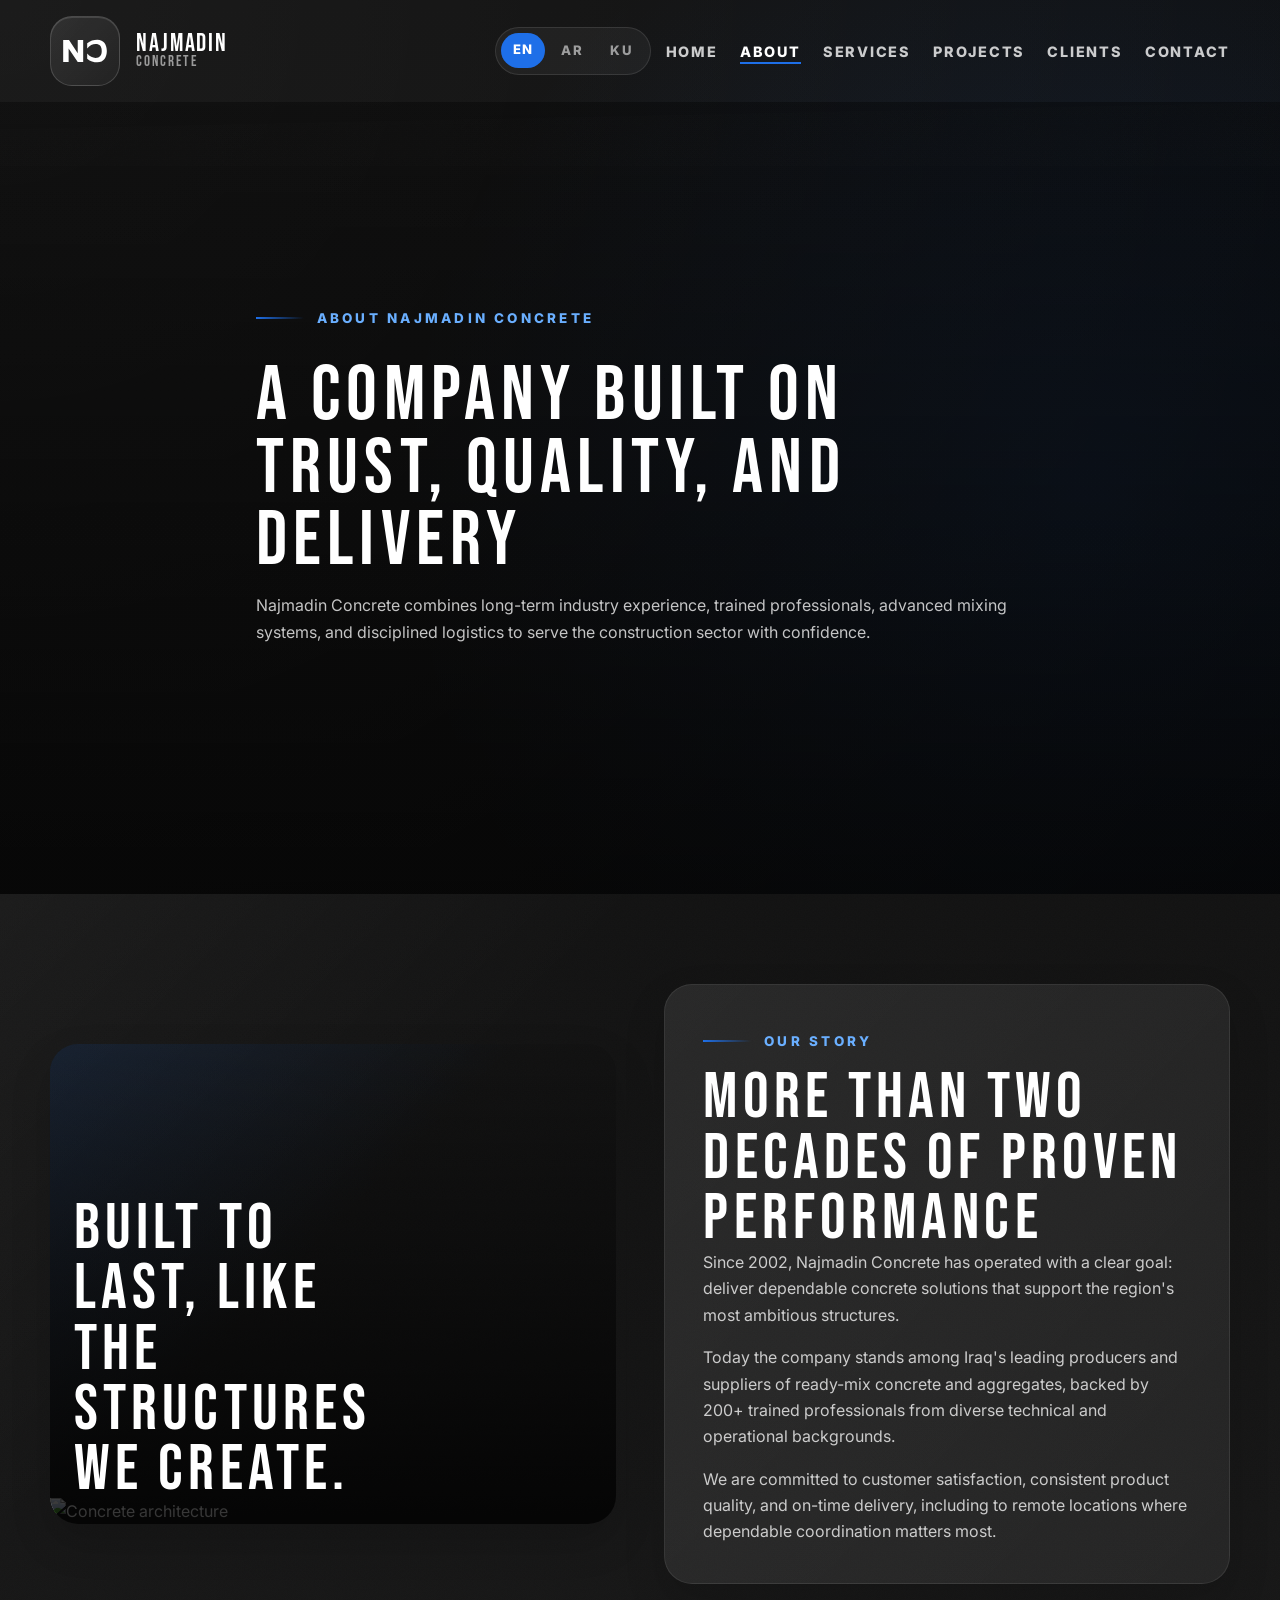
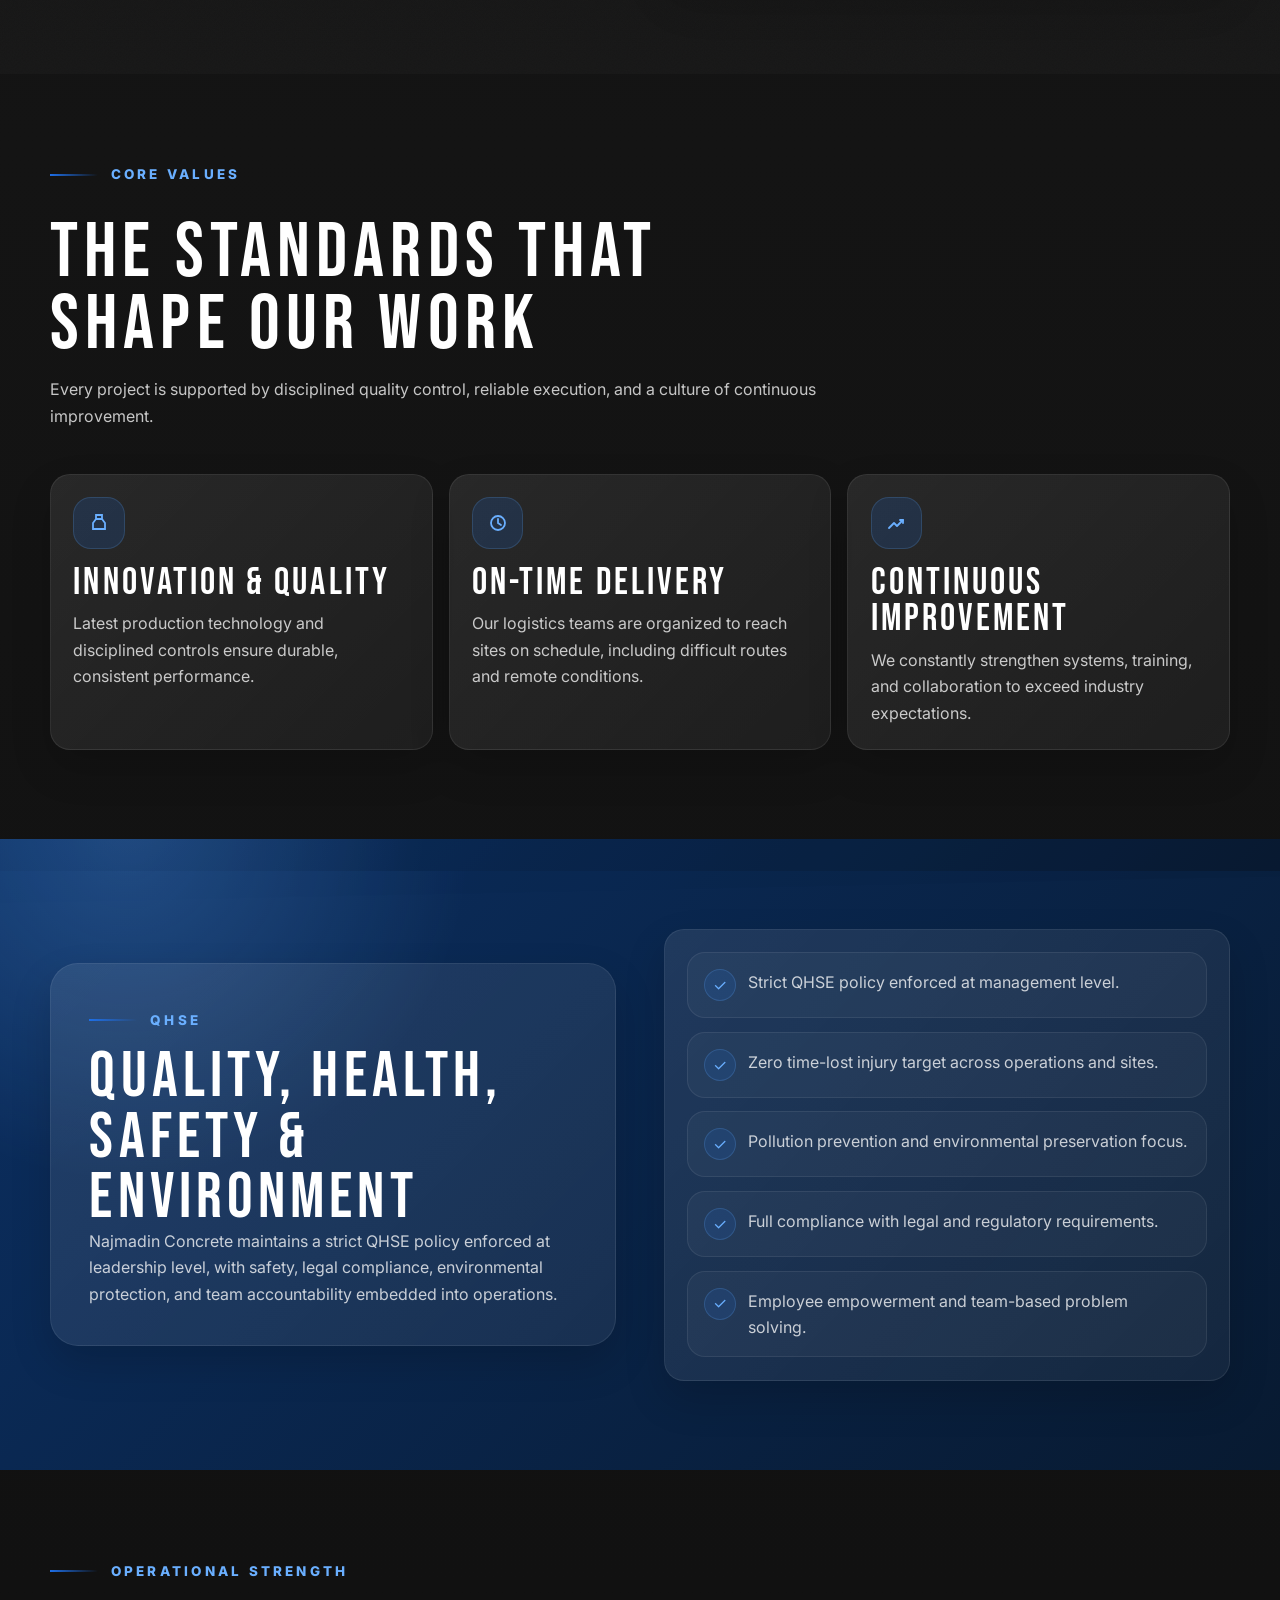
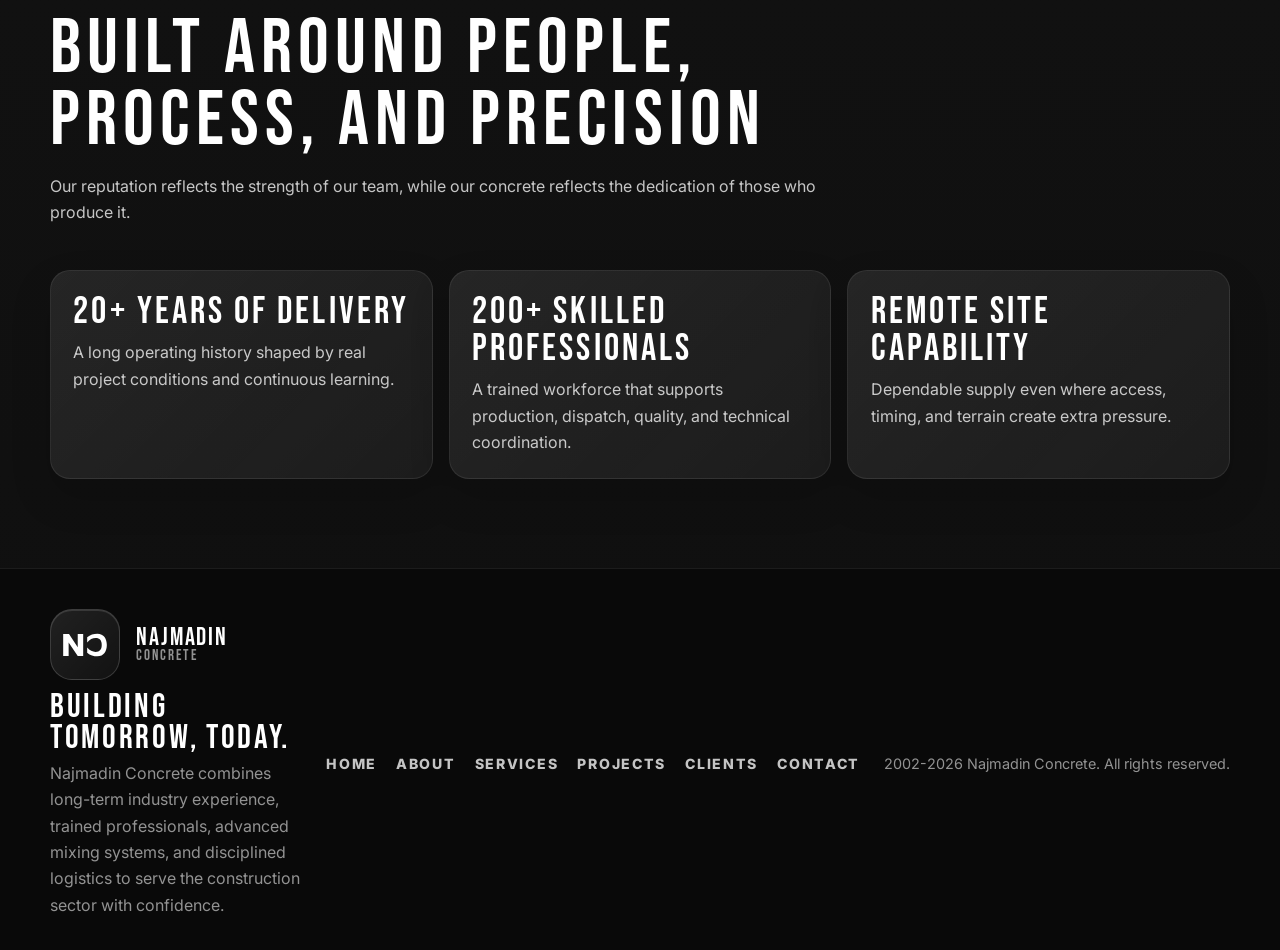
==== about.html @ e032fce2 "Add static Najmadin Concrete site files Initial add of the static website for Najmadin Concrete: new" ====
<!doctype html>
<html lang="en">
  <head>
    <meta charset="UTF-8" />
    <meta name="viewport" content="width=device-width, initial-scale=1.0" />
    <title>About Najmadin Concrete</title>
    <meta
      name="description"
      content="Learn about Najmadin Concrete, its 20+ year legacy, operational values, and commitment to quality, safety, and reliable delivery."
    />
    <link rel="preconnect" href="https://fonts.googleapis.com" />
    <link rel="preconnect" href="https://fonts.gstatic.com" crossorigin />
    <link
      href="https://fonts.googleapis.com/css2?family=Bebas+Neue&amp;family=Inter:wght@400;500;600;700;800&amp;family=Tajawal:wght@400;500;700;800&amp;display=swap"
      rel="stylesheet"
    />
    <link rel="stylesheet" href="styles.css" />
    <script src="app.js" defer></script>
  </head>
  <body class="page page-about" data-page="about">
    <div class="site-shell">
      <header class="site-header" id="top">
        <div class="container header-row">
          <a class="brand" href="index.html" data-i18n-aria-label="common.home_label">
            <span class="brand-mark" aria-hidden="true">
              <svg viewBox="0 0 132 80" fill="currentColor">
                <path d="M6 70V10H22L46 46V10H61V70H46L21 33V70H6Z"></path>
                <path d="M72 19C80 12 90 9 100 9C118 9 126 23 126 40C126 57 118 71 100 71C90 71 80 68 72 61V47C79 55 87 59 95 59C107 59 112 52 112 40C112 28 107 21 95 21C87 21 79 25 72 33V19Z"></path>
              </svg>
            </span>
            <span class="brand-copy">
              <strong data-i18n="brand.title">Najmadin</strong>
              <span data-i18n="brand.subtitle">Concrete</span>
            </span>
          </a>
          <div class="header-actions">
            <div class="language-switcher" role="group" data-i18n-aria-label="common.language_label">
              <button type="button" data-lang="en" aria-pressed="true">EN</button>
              <button type="button" data-lang="ar" aria-pressed="false">AR</button>
              <button type="button" data-lang="ku" aria-pressed="false">KU</button>
            </div>
            <button class="nav-toggle" type="button" aria-expanded="false" data-i18n-aria-label="common.menu">
              <span></span>
            </button>
            <nav class="nav-panel" aria-label="Primary navigation">
              <ul class="nav-links">
                <li><a class="nav-link" href="index.html" data-page-link="home" data-i18n="nav.home">Home</a></li>
                <li><a class="nav-link" href="about.html" data-page-link="about" data-i18n="nav.about">About</a></li>
                <li><a class="nav-link" href="services.html" data-page-link="services" data-i18n="nav.services">Services</a></li>
                <li><a class="nav-link" href="projects.html" data-page-link="projects" data-i18n="nav.projects">Projects</a></li>
                <li><a class="nav-link" href="clients.html" data-page-link="clients" data-i18n="nav.clients">Clients</a></li>
                <li><a class="nav-link" href="contact.html" data-page-link="contact" data-i18n="nav.contact">Contact</a></li>
              </ul>
            </nav>
          </div>
        </div>
      </header>

      <main class="page-main">
        <section class="page-hero section-cut">
          <div class="container section-head reveal is-visible">
            <span class="eyebrow" data-i18n="about.hero.eyebrow">About Najmadin Concrete</span>
            <h1 class="display" data-i18n="about.hero.title">A Company Built On Trust, Quality, And Delivery</h1>
            <p data-i18n="about.hero.body">
              Najmadin Concrete combines long-term industry experience, trained professionals, advanced mixing systems, and disciplined logistics to serve the construction sector with confidence.
            </p>
          </div>
        </section>

        <section class="section section-dark section-texture">
          <div class="container">
            <div class="story-grid">
              <article class="story-media reveal">
                <img src="https://images.unsplash.com/photo-1513828583688-c52646db42da?auto=format&amp;fit=crop&amp;w=1200&amp;q=80" alt="Concrete architecture" />
                <div class="story-quote">
                  <p class="display" data-i18n="about.story.quote">Built to last, like the structures we create.</p>
                </div>
              </article>
              <article class="story-panel reveal" data-delay="1">
                <span class="eyebrow" data-i18n="about.story.eyebrow">Our Story</span>
                <h2 class="display" style="font-size: clamp(2.6rem, 5vw, 4.5rem)" data-i18n="about.story.title">More Than Two Decades Of Proven Performance</h2>
                <div class="stack">
                  <p class="body-copy" data-i18n="about.story.p1">
                    Since 2002, Najmadin Concrete has operated with a clear goal: deliver dependable concrete solutions that support the region's most ambitious structures.
                  </p>
                  <p class="body-copy" data-i18n="about.story.p2">
                    Today the company stands among Iraq's leading producers and suppliers of ready-mix concrete and aggregates, backed by 200+ trained professionals from diverse technical and operational backgrounds.
                  </p>
                  <p class="body-copy" data-i18n="about.story.p3">
                    We are committed to customer satisfaction, consistent product quality, and on-time delivery, including to remote locations where dependable coordination matters most.
                  </p>
                </div>
              </article>
            </div>
          </div>
        </section>

        <section class="section section-cut">
          <div class="container">
            <div class="section-head reveal">
              <span class="eyebrow" data-i18n="about.values.eyebrow">Core Values</span>
              <h2 class="display" data-i18n="about.values.title">The Standards That Shape Our Work</h2>
              <p data-i18n="about.values.body">
                Every project is supported by disciplined quality control, reliable execution, and a culture of continuous improvement.
              </p>
            </div>
            <div class="cards-3">
              <article class="card reveal" data-tilt>
                <span class="card-icon" aria-hidden="true">
                  <svg width="24" height="24" viewBox="0 0 24 24" fill="none">
                    <path d="M9 4H15V8L18 12V18H6V12L9 8V4Z" stroke="currentColor" stroke-width="1.8"></path>
                    <path d="M9 8H15" stroke="currentColor" stroke-width="1.8"></path>
                  </svg>
                </span>
                <h3 class="display" data-i18n="about.values.card1.title">Innovation &amp; Quality</h3>
                <p data-i18n="about.values.card1.body">Latest production technology and disciplined controls ensure durable, consistent performance.</p>
              </article>
              <article class="card reveal" data-delay="1" data-tilt>
                <span class="card-icon" aria-hidden="true">
                  <svg width="24" height="24" viewBox="0 0 24 24" fill="none">
                    <circle cx="12" cy="12" r="7" stroke="currentColor" stroke-width="1.8"></circle>
                    <path d="M12 8V12L15 14" stroke="currentColor" stroke-width="1.8" stroke-linecap="round"></path>
                  </svg>
                </span>
                <h3 class="display" data-i18n="about.values.card2.title">On-Time Delivery</h3>
                <p data-i18n="about.values.card2.body">Our logistics teams are organized to reach sites on schedule, including difficult routes and remote conditions.</p>
              </article>
              <article class="card reveal" data-delay="2" data-tilt>
                <span class="card-icon" aria-hidden="true">
                  <svg width="24" height="24" viewBox="0 0 24 24" fill="none">
                    <path d="M5 17L10 12L13 15L19 9" stroke="currentColor" stroke-width="1.8" stroke-linecap="round" stroke-linejoin="round"></path>
                    <path d="M16 9H19V12" stroke="currentColor" stroke-width="1.8" stroke-linecap="round" stroke-linejoin="round"></path>
                  </svg>
                </span>
                <h3 class="display" data-i18n="about.values.card3.title">Continuous Improvement</h3>
                <p data-i18n="about.values.card3.body">We constantly strengthen systems, training, and collaboration to exceed industry expectations.</p>
              </article>
            </div>
          </div>
        </section>

        <section class="section section-cut section-blue section-texture">
          <div class="container">
            <div class="split-grid">
              <article class="story-panel reveal">
                <span class="eyebrow" data-i18n="about.qhse.eyebrow">QHSE</span>
                <h2 class="display" style="font-size: clamp(2.5rem, 5vw, 4.4rem)" data-i18n="about.qhse.title">Quality, Health, Safety &amp; Environment</h2>
                <p class="body-copy" data-i18n="about.qhse.body">
                  Najmadin Concrete maintains a strict QHSE policy enforced at leadership level, with safety, legal compliance, environmental protection, and team accountability embedded into operations.
                </p>
              </article>
              <article class="card reveal" data-delay="1">
                <ul class="detail-list">
                  <li><span class="check" aria-hidden="true">✓</span><span data-i18n="about.qhse.item1">Strict QHSE policy enforced at management level.</span></li>
                  <li><span class="check" aria-hidden="true">✓</span><span data-i18n="about.qhse.item2">Zero time-lost injury target across operations and sites.</span></li>
                  <li><span class="check" aria-hidden="true">✓</span><span data-i18n="about.qhse.item3">Pollution prevention and environmental preservation focus.</span></li>
                  <li><span class="check" aria-hidden="true">✓</span><span data-i18n="about.qhse.item4">Full compliance with legal and regulatory requirements.</span></li>
                  <li><span class="check" aria-hidden="true">✓</span><span data-i18n="about.qhse.item5">Employee empowerment and team-based problem solving.</span></li>
                </ul>
              </article>
            </div>
          </div>
        </section>

        <section class="section section-cut">
          <div class="container">
            <div class="section-head reveal">
              <span class="eyebrow" data-i18n="about.ops.eyebrow">Operational Strength</span>
              <h2 class="display" data-i18n="about.ops.title">Built Around People, Process, And Precision</h2>
              <p data-i18n="about.ops.body">
                Our reputation reflects the strength of our team, while our concrete reflects the dedication of those who produce it.
              </p>
            </div>
            <div class="cards-3">
              <article class="card reveal">
                <h3 class="display" data-i18n="about.ops.card1.title">20+ Years Of Delivery</h3>
                <p data-i18n="about.ops.card1.body">A long operating history shaped by real project conditions and continuous learning.</p>
              </article>
              <article class="card reveal" data-delay="1">
                <h3 class="display" data-i18n="about.ops.card2.title">200+ Skilled Professionals</h3>
                <p data-i18n="about.ops.card2.body">A trained workforce that supports production, dispatch, quality, and technical coordination.</p>
              </article>
              <article class="card reveal" data-delay="2">
                <h3 class="display" data-i18n="about.ops.card3.title">Remote Site Capability</h3>
                <p data-i18n="about.ops.card3.body">Dependable supply even where access, timing, and terrain create extra pressure.</p>
              </article>
            </div>
          </div>
        </section>
      </main>

      <footer class="site-footer">
        <div class="container footer-grid">
          <div>
            <a class="brand" href="index.html" data-i18n-aria-label="common.home_label">
              <span class="brand-mark" aria-hidden="true">
                <svg viewBox="0 0 132 80" fill="currentColor">
                  <path d="M6 70V10H22L46 46V10H61V70H46L21 33V70H6Z"></path>
                  <path d="M72 19C80 12 90 9 100 9C118 9 126 23 126 40C126 57 118 71 100 71C90 71 80 68 72 61V47C79 55 87 59 95 59C107 59 112 52 112 40C112 28 107 21 95 21C87 21 79 25 72 33V19Z"></path>
                </svg>
              </span>
              <span class="brand-copy">
                <strong data-i18n="brand.title">Najmadin</strong>
                <span data-i18n="brand.subtitle">Concrete</span>
              </span>
            </a>
            <div class="display footer-tagline" data-i18n="footer.tagline">Building Tomorrow, Today.</div>
            <p class="footer-text" data-i18n="about.hero.body">
              Najmadin Concrete combines long-term industry experience, trained professionals, advanced mixing systems, and disciplined logistics to serve the construction sector with confidence.
            </p>
          </div>
          <nav class="footer-nav" aria-label="Footer navigation">
            <a href="index.html" data-i18n="nav.home">Home</a>
            <a href="about.html" data-i18n="nav.about">About</a>
            <a href="services.html" data-i18n="nav.services">Services</a>
            <a href="projects.html" data-i18n="nav.projects">Projects</a>
            <a href="clients.html" data-i18n="nav.clients">Clients</a>
            <a href="contact.html" data-i18n="nav.contact">Contact</a>
          </nav>
          <div class="footer-copy" data-footer-year>2002-2026 Najmadin Concrete. All rights reserved.</div>
        </div>
      </footer>
    </div>
  </body>
</html>
---- styles.css ----
@font-face {
  font-family: "K24 Kurdish";
  src: url("fonts/K24KurdishBold-Bold.ttf") format("truetype");
  font-weight: 700;
}

:root {
  --bg: #0b0b0b;
  --bg-soft: #131313;
  --bg-panel: rgba(255, 255, 255, 0.045);
  --bg-panel-strong: rgba(255, 255, 255, 0.075);
  --surface: #1b1b1b;
  --surface-alt: #262626;
  --surface-blue: #0b2f62;
  --surface-blue-deep: #081a31;
  --line: rgba(255, 255, 255, 0.12);
  --line-strong: rgba(255, 255, 255, 0.22);
  --text: #ffffff;
  --text-muted: rgba(255, 255, 255, 0.76);
  --text-soft: rgba(255, 255, 255, 0.56);
  --blue: #1e6fe8;
  --blue-bright: #6aafff;
  --blue-soft: rgba(30, 111, 232, 0.16);
  --shadow: 0 26px 60px rgba(0, 0, 0, 0.28);
  --shadow-soft: 0 18px 40px rgba(0, 0, 0, 0.16);
  --radius: 28px;
  --radius-md: 20px;
  --radius-sm: 16px;
  --radius-xs: 12px;
  --container: min(1180px, calc(100vw - 2rem));
  --container-wide: min(1320px, calc(100vw - 2rem));
  --section-space: clamp(4.5rem, 7vw, 7.5rem);
  --display-font: "Bebas Neue", sans-serif;
  --body-font: "Inter", sans-serif;
  --noise: url("data:image/svg+xml,%3Csvg xmlns='http://www.w3.org/2000/svg' width='220' height='220' viewBox='0 0 220 220'%3E%3Cfilter id='n'%3E%3CfeTurbulence type='fractalNoise' baseFrequency='0.9' numOctaves='2' stitchTiles='stitch'/%3E%3C/filter%3E%3Crect width='220' height='220' filter='url(%23n)' opacity='0.16'/%3E%3C/svg%3E");
  --transition: 240ms ease;
  color-scheme: dark;
}

html[dir="rtl"] {
  --display-font: "K24 Kurdish", sans-serif;
  --body-font: "K24 Kurdish", sans-serif;
}

* {
  box-sizing: border-box;
  margin: 0;
  padding: 0;
}

html {
  scroll-behavior: smooth;
}

body {
  font-family: var(--body-font);
  background:
    radial-gradient(
      circle at top left,
      rgba(255, 255, 255, 0.06),
      transparent 36%
    ),
    radial-gradient(
      circle at 85% 12%,
      rgba(30, 111, 232, 0.14),
      transparent 18%
    ),
    linear-gradient(180deg, #0d0d0d 0%, #141414 42%, #0f0f0f 100%);
  color: var(--text);
  line-height: 1.65;
  overflow-x: hidden;
}

body::before {
  content: "";
  position: fixed;
  inset: 0;
  background-image: var(--noise);
  opacity: 0.14;
  mix-blend-mode: soft-light;
  pointer-events: none;
  z-index: -1;
}

img {
  display: block;
  width: 100%;
}

svg {
  display: block;
}

a {
  color: inherit;
  text-decoration: none;
}

button,
input,
textarea,
select {
  font: inherit;
  color: inherit;
}

button {
  border: 0;
  background: none;
  cursor: pointer;
}

:focus-visible {
  outline: 3px solid rgba(106, 175, 255, 0.92);
  outline-offset: 3px;
}

.container,
.container-wide {
  margin-inline: auto;
}

.container {
  width: var(--container);
}

.container-wide {
  width: var(--container-wide);
}

.site-shell {
  position: relative;
  isolation: isolate;
}

.display {
  font-family: var(--display-font);
  text-transform: uppercase;
  letter-spacing: 0.08em;
  line-height: 0.94;
  font-weight: 400;
}

html[dir="rtl"] .display,
html[dir="rtl"] .eyebrow,
html[dir="rtl"] .nav-link,
html[dir="rtl"] .button,
html[dir="rtl"] .metric-label,
html[dir="rtl"] .chip,
html[dir="rtl"] .field label,
html[dir="rtl"] .section-note,
html[dir="rtl"] .logo-card span {
  text-transform: none;
  letter-spacing: 0;
}

.section {
  position: relative;
  padding: var(--section-space) 0;
  overflow: clip;
}

.section-dark {
  background:
    linear-gradient(135deg, rgba(255, 255, 255, 0.04), transparent 32%),
    linear-gradient(180deg, #121212 0%, #171717 100%);
}

.section-blue {
  background:
    radial-gradient(
      circle at 10% 0%,
      rgba(106, 175, 255, 0.24),
      transparent 26%
    ),
    linear-gradient(
      135deg,
      var(--surface-blue) 0%,
      var(--surface-blue-deep) 100%
    );
}

.section-texture::after {
  content: "";
  position: absolute;
  inset: 0;
  background-image: var(--noise);
  opacity: 0.12;
  pointer-events: none;
}

.section-cut::before,
.section-cut::after {
  content: "";
  position: absolute;
  inset-inline: 0;
  height: 4rem;
  background: inherit;
  z-index: 0;
  pointer-events: none;
}

.section-cut::before {
  top: -2rem;
  clip-path: polygon(0 42%, 100% 0, 100% 100%, 0 100%);
}

.section-cut::after {
  bottom: -2rem;
  clip-path: polygon(0 0, 100% 0, 100% 58%, 0 100%);
}

.section > .container,
.section > .container-wide {
  position: relative;
  z-index: 1;
}

.eyebrow {
  display: inline-flex;
  align-items: center;
  gap: 0.8rem;
  color: var(--blue-bright);
  font-size: 0.84rem;
  font-weight: 800;
  letter-spacing: 0.24em;
  text-transform: uppercase;
  margin-bottom: 1rem;
}

.eyebrow::before {
  content: "";
  width: 3rem;
  height: 2px;
  background: linear-gradient(90deg, var(--blue), transparent);
}

html[dir="rtl"] .eyebrow::before {
  background: linear-gradient(270deg, var(--blue), transparent);
}

.section-head {
  display: grid;
  gap: 0.95rem;
  margin-bottom: 2.8rem;
  max-width: 48rem;
}

.section-head h1,
.section-head h2 {
  font-size: clamp(2.8rem, 6vw, 5rem);
}

.section-head p,
.body-copy,
.card p,
.detail-list li,
.form-note,
.faq-item p,
.info-card p,
.cta-banner p {
  color: var(--text-muted);
}

.section-note {
  color: var(--text-soft);
  font-size: 0.86rem;
  font-weight: 700;
  letter-spacing: 0.12em;
  text-transform: uppercase;
}

.site-header {
  position: fixed;
  inset-inline: 0;
  top: 0;
  z-index: 60;
  padding: 1rem 0;
  transition:
    background-color var(--transition),
    box-shadow var(--transition),
    backdrop-filter var(--transition),
    padding var(--transition);
}

.site-header.is-scrolled {
  background: rgba(8, 8, 8, 0.88);
  backdrop-filter: blur(16px);
  box-shadow: 0 12px 32px rgba(0, 0, 0, 0.28);
  border-bottom: 1px solid rgba(255, 255, 255, 0.06);
  padding: 0.72rem 0;
}

.header-row {
  display: flex;
  align-items: center;
  justify-content: space-between;
  gap: 1.25rem;
}

.brand {
  display: inline-flex;
  align-items: center;
  gap: 0.95rem;
  min-width: 0;
}

.brand-mark {
  width: 4.4rem;
  height: 4.4rem;
  display: grid;
  place-items: center;
  border-radius: 22px;
  background:
    linear-gradient(
      135deg,
      rgba(255, 255, 255, 0.08),
      rgba(255, 255, 255, 0.02)
    ),
    rgba(255, 255, 255, 0.02);
  border: 1px solid rgba(255, 255, 255, 0.16);
  box-shadow: inset 0 1px 0 rgba(255, 255, 255, 0.12);
}

.brand-mark svg {
  width: 3rem;
  height: 3rem;
  color: #fff;
}

.brand-copy {
  display: grid;
  line-height: 0.9;
}

.brand-copy strong,
.brand-copy span {
  font-family: var(--display-font);
  font-weight: 400;
}

.brand-copy strong {
  font-size: 1.55rem;
  letter-spacing: 0.08em;
}

.brand-copy span {
  font-size: 0.96rem;
  color: var(--text-soft);
  letter-spacing: 0.14em;
}

html[dir="rtl"] .brand-copy strong,
html[dir="rtl"] .brand-copy span {
  letter-spacing: 0;
}

.header-actions {
  display: flex;
  align-items: center;
  gap: 0.9rem;
}

.language-switcher {
  display: inline-flex;
  align-items: center;
  gap: 0.3rem;
  padding: 0.35rem;
  border-radius: 999px;
  background: rgba(255, 255, 255, 0.05);
  border: 1px solid rgba(255, 255, 255, 0.1);
  direction: ltr;
}

.language-switcher button {
  min-width: 2.4rem;
  height: 2.2rem;
  padding: 0 0.7rem;
  border-radius: 999px;
  color: var(--text-soft);
  font-size: 0.82rem;
  font-weight: 800;
  letter-spacing: 0.12em;
  text-transform: uppercase;
  transition:
    background-color var(--transition),
    color var(--transition),
    transform var(--transition);
}

.language-switcher button.is-active {
  background: var(--blue);
  color: #fff;
  transform: translateY(-1px);
}

.nav-toggle {
  display: none;
  width: 3rem;
  height: 3rem;
  border-radius: 50%;
  border: 1px solid var(--line);
  background: rgba(255, 255, 255, 0.04);
  align-items: center;
  justify-content: center;
}

.nav-toggle span,
.nav-toggle span::before,
.nav-toggle span::after {
  display: block;
  width: 1.2rem;
  height: 2px;
  border-radius: 999px;
  background: #fff;
  content: "";
  transition:
    transform var(--transition),
    opacity var(--transition);
}

.nav-toggle span::before {
  transform: translateY(-0.35rem);
}

.nav-toggle span::after {
  transform: translateY(0.23rem);
}

.nav-toggle[aria-expanded="true"] span {
  background: transparent;
}

.nav-toggle[aria-expanded="true"] span::before {
  transform: translateY(0) rotate(45deg);
}

.nav-toggle[aria-expanded="true"] span::after {
  transform: translateY(-0.02rem) rotate(-45deg);
}

.nav-panel {
  display: flex;
  align-items: center;
}

.nav-links {
  display: flex;
  align-items: center;
  gap: 1.4rem;
  list-style: none;
}

.nav-link {
  position: relative;
  padding-bottom: 0.22rem;
  color: rgba(255, 255, 255, 0.78);
  font-size: 0.9rem;
  font-weight: 800;
  letter-spacing: 0.12em;
  text-transform: uppercase;
  transition: color var(--transition);
}

.nav-link::after {
  content: "";
  position: absolute;
  inset-inline: 0;
  bottom: 0;
  height: 2px;
  background: var(--blue);
  transform: scaleX(0);
  transform-origin: center;
  transition: transform var(--transition);
}

.nav-link:hover,
.nav-link:focus-visible,
.nav-link.is-current {
  color: var(--text);
}

.nav-link:hover::after,
.nav-link:focus-visible::after,
.nav-link.is-current::after {
  transform: scaleX(1);
}

.page-main {
  padding-top: 6.4rem;
}

.page-hero {
  position: relative;
  min-height: min(88vh, 52rem);
  display: flex;
  align-items: center;
  padding: clamp(4rem, 7vw, 7rem) 0;
  overflow: clip;
}

.page-hero::before {
  content: "";
  position: absolute;
  inset: 0;
  background-image: var(--noise);
  opacity: 0.13;
  mix-blend-mode: soft-light;
}

.page-hero::after {
  content: "";
  position: absolute;
  inset: 0;
  background: repeating-linear-gradient(
    118deg,
    transparent 0 92px,
    rgba(255, 255, 255, 0.03) 92px 94px,
    transparent 94px 190px
  );
  opacity: 0.22;
  mask-image: linear-gradient(
    180deg,
    transparent 0,
    rgba(0, 0, 0, 0.92) 18%,
    rgba(0, 0, 0, 1) 84%,
    transparent 100%
  );
}

.page-hero .container,
.page-hero .container-wide {
  position: relative;
  z-index: 1;
}

.page-home .page-hero {
  background:
    radial-gradient(
      circle at 76% 18%,
      rgba(255, 255, 255, 0.12),
      transparent 16%
    ),
    linear-gradient(145deg, rgba(255, 255, 255, 0.04), transparent 25%),
    linear-gradient(180deg, #101010 0%, #151515 100%);
}

.page-about .page-hero {
  background:
    linear-gradient(180deg, rgba(2, 2, 2, 0.36), rgba(2, 2, 2, 0.72)),
    url("https://images.unsplash.com/photo-1513828583688-c52646db42da?auto=format&fit=crop&w=1600&q=80")
      center/cover;
}

.page-services .page-hero {
  background:
    linear-gradient(180deg, rgba(2, 2, 2, 0.32), rgba(2, 2, 2, 0.76)),
    url("https://images.unsplash.com/photo-1504307651254-35680f356dfd?auto=format&fit=crop&w=1600&q=80")
      center/cover;
}

.page-projects .page-hero {
  background:
    linear-gradient(180deg, rgba(2, 2, 2, 0.36), rgba(2, 2, 2, 0.76)),
    url("https://images.unsplash.com/photo-1486406146926-c627a92ad1ab?auto=format&fit=crop&w=1600&q=80")
      center/cover;
}

.page-clients .page-hero {
  background:
    linear-gradient(180deg, rgba(2, 2, 2, 0.38), rgba(2, 2, 2, 0.76)),
    url("https://images.unsplash.com/photo-1541888946425-d81bb19240f5?auto=format&fit=crop&w=1600&q=80")
      center/cover;
}

.page-contact .page-hero {
  background:
    linear-gradient(180deg, rgba(2, 2, 2, 0.38), rgba(2, 2, 2, 0.78)),
    url("https://images.unsplash.com/photo-1494526585095-c41746248156?auto=format&fit=crop&w=1600&q=80")
      center/cover;
}

.hero-grid,
.story-grid,
.split-grid,
.contact-layout,
.feature-row {
  display: grid;
  grid-template-columns: repeat(2, minmax(0, 1fr));
  gap: clamp(1.4rem, 4vw, 3rem);
  align-items: center;
}

html[dir="rtl"] .hero-grid,
html[dir="rtl"] .story-grid,
html[dir="rtl"] .split-grid,
html[dir="rtl"] .contact-layout,
html[dir="rtl"] .feature-row {
  direction: rtl;
}

.hero-copy {
  max-width: 42rem;
}

.hero-title {
  font-size: clamp(3rem, 10vw, 6rem);
  margin-bottom: 1rem;
}

.hero-text {
  max-width: 38rem;
  color: var(--text-muted);
  font-size: clamp(1rem, 2vw, 1.2rem);
  margin-bottom: 1.6rem;
}

.hero-actions,
.chip-row {
  display: flex;
  flex-wrap: wrap;
  gap: 0.8rem;
}

.button {
  display: inline-flex;
  align-items: center;
  justify-content: center;
  gap: 0.6rem;
  min-height: 3.4rem;
  padding: 0.85rem 1.45rem;
  border-radius: 999px;
  border: 1px solid transparent;
  font-size: 0.92rem;
  font-weight: 800;
  letter-spacing: 0.14em;
  text-transform: uppercase;
  transition:
    transform var(--transition),
    box-shadow var(--transition),
    border-color var(--transition),
    background-color var(--transition);
}

.button:hover,
.button:focus-visible {
  transform: translateY(-4px);
}

.button-primary {
  background: linear-gradient(135deg, var(--blue) 0%, #0f59cf 100%);
  box-shadow: 0 16px 36px rgba(30, 111, 232, 0.34);
}

.button-secondary {
  background: rgba(255, 255, 255, 0.05);
  border-color: rgba(255, 255, 255, 0.22);
}

.button-secondary:hover,
.button-secondary:focus-visible {
  border-color: rgba(106, 175, 255, 0.54);
}

.chip {
  display: inline-flex;
  align-items: center;
  gap: 0.55rem;
  padding: 0.55rem 0.95rem;
  border-radius: 999px;
  background: rgba(255, 255, 255, 0.05);
  border: 1px solid rgba(255, 255, 255, 0.12);
  color: var(--text-muted);
  font-size: 0.84rem;
  font-weight: 800;
  letter-spacing: 0.08em;
  text-transform: uppercase;
}

.chip::before {
  content: "";
  width: 0.5rem;
  height: 0.5rem;
  border-radius: 50%;
  background: var(--blue);
  box-shadow: 0 0 14px rgba(30, 111, 232, 0.8);
}

.hero-stage {
  position: relative;
  min-height: min(66vh, 38rem);
  display: grid;
  place-items: center;
  isolation: isolate;
}

.hero-stage::before {
  content: "";
  position: absolute;
  inset: 12% 16% 14%;
  background: radial-gradient(
    circle at center,
    rgba(106, 175, 255, 0.18),
    transparent 56%
  );
  filter: blur(28px);
  z-index: -2;
}

.beam {
  position: absolute;
  border-radius: 20px;
  background:
    linear-gradient(
      135deg,
      rgba(255, 255, 255, 0.24),
      rgba(255, 255, 255, 0.03)
    ),
    linear-gradient(180deg, #767676, #262626 80%);
  box-shadow:
    inset 0 1px 0 rgba(255, 255, 255, 0.16),
    var(--shadow);
  overflow: hidden;
}

.beam::after {
  content: "";
  position: absolute;
  inset: 0;
  background-image: var(--noise);
  opacity: 0.18;
}

.beam-a {
  width: min(58vw, 11rem);
  height: min(50vh, 18rem);
  transform: translate(-7rem, 5rem) rotate(84deg) skewX(-18deg);
}

.beam-b {
  width: min(56vw, 13rem);
  height: min(46vh, 13rem);
  transform: translate(0.8rem, -2.3rem) rotate(-14deg) skewX(-8deg);
}

.beam-c {
  width: min(54vw, 12rem);
  height: min(44vh, 18rem);
  transform: translate(7.8rem, 2.7rem) rotate(18deg) skewX(-10deg);
}

.hero-panel,
.card,
.info-card,
.logo-card,
.faq-item,
.metric-card,
.cta-banner {
  position: relative;
  overflow: hidden;
  border-radius: var(--radius-md);
  background:
    linear-gradient(
      135deg,
      rgba(255, 255, 255, 0.06),
      rgba(255, 255, 255, 0.02)
    ),
    rgba(255, 255, 255, 0.03);
  border: 1px solid rgba(255, 255, 255, 0.08);
  box-shadow: var(--shadow-soft);
}

.hero-panel {
  width: min(100%, 28rem);
  margin-inline-start: auto;
  padding: 1.5rem;
  background:
    linear-gradient(135deg, rgba(255, 255, 255, 0.07), transparent 35%),
    rgba(8, 8, 8, 0.72);
  backdrop-filter: blur(16px);
  border-color: rgba(255, 255, 255, 0.1);
  box-shadow: var(--shadow);
}

.hero-panel h2,
.card h3,
.metric-number,
.faq-item summary,
.cta-banner h2 {
  font-family: var(--display-font);
  font-weight: 400;
  line-height: 0.96;
}

.hero-panel h2 {
  font-size: clamp(2rem, 4vw, 3.1rem);
  margin-bottom: 1.1rem;
  letter-spacing: 0.08em;
  text-transform: uppercase;
}

.mini-list {
  display: grid;
  gap: 0.9rem;
}

.mini-item {
  display: grid;
  grid-template-columns: auto 1fr;
  gap: 0.85rem;
  align-items: start;
  padding: 1rem;
  border-radius: 18px;
  background: rgba(255, 255, 255, 0.04);
  border: 1px solid rgba(255, 255, 255, 0.08);
}

.icon-badge {
  width: 2.8rem;
  height: 2.8rem;
  border-radius: 14px;
  display: grid;
  place-items: center;
  color: var(--blue-bright);
  background: rgba(30, 111, 232, 0.14);
  border: 1px solid rgba(106, 175, 255, 0.2);
}

.mini-item strong {
  display: block;
  font-size: 1rem;
  font-weight: 800;
  margin-bottom: 0.15rem;
}

.mini-item span {
  color: var(--text-muted);
  font-size: 0.94rem;
}

.card,
.info-card,
.faq-item {
  padding: 1.4rem;
  transition:
    transform var(--transition),
    border-color var(--transition),
    box-shadow var(--transition);
}

.card:hover,
.card:focus-within,
.info-card:hover,
.info-card:focus-within,
.logo-card:hover,
.logo-card:focus-visible,
.faq-item:hover {
  transform: translateY(-6px);
  border-color: rgba(106, 175, 255, 0.26);
  box-shadow: var(--shadow);
}

.card::before,
.info-card::before,
.faq-item::before,
.metric-card::before,
.cta-banner::before {
  content: "";
  position: absolute;
  inset: 0;
  background:
    linear-gradient(135deg, rgba(106, 175, 255, 0.12), transparent 36%),
    linear-gradient(180deg, transparent, rgba(255, 255, 255, 0.02));
  opacity: 0;
  transition: opacity var(--transition);
  pointer-events: none;
}

.card:hover::before,
.card:focus-within::before,
.info-card:hover::before,
.faq-item:hover::before,
.metric-card:hover::before,
.cta-banner:hover::before {
  opacity: 1;
}

.card-icon {
  width: 3.2rem;
  height: 3.2rem;
  border-radius: 18px;
  display: grid;
  place-items: center;
  color: var(--blue-bright);
  background: var(--blue-soft);
  border: 1px solid rgba(106, 175, 255, 0.18);
  margin-bottom: 1rem;
}

.card h3 {
  font-size: clamp(1.8rem, 3vw, 2.6rem);
  letter-spacing: 0.08em;
  text-transform: uppercase;
  margin-bottom: 0.55rem;
}

.metric-grid,
.cards-3,
.cards-4,
.logo-grid,
.project-preview-grid,
.detail-grid,
.faq-grid {
  display: grid;
  gap: 1rem;
}

.metric-grid {
  grid-template-columns: repeat(4, minmax(0, 1fr));
}

.metric-card {
  padding: 1.35rem 1.2rem;
}

.metric-card::after {
  content: "";
  position: absolute;
  inset-inline: 0;
  top: 0;
  height: 3px;
  background: linear-gradient(90deg, var(--blue), transparent);
}

html[dir="rtl"] .metric-card::after {
  background: linear-gradient(270deg, var(--blue), transparent);
}

.metric-number {
  color: var(--blue-bright);
  font-size: clamp(2.6rem, 5vw, 4rem);
  margin-bottom: 0.35rem;
}

.metric-label {
  color: var(--text-muted);
  font-size: 0.82rem;
  font-weight: 800;
  letter-spacing: 0.08em;
  text-transform: uppercase;
}

.cards-3 {
  grid-template-columns: repeat(3, minmax(0, 1fr));
}

.cards-4 {
  grid-template-columns: repeat(4, minmax(0, 1fr));
}

.story-media,
.story-panel,
.image-card,
.feature-image {
  border-radius: var(--radius);
  overflow: hidden;
  position: relative;
  box-shadow: var(--shadow-soft);
}

.story-media img,
.image-card img,
.feature-image img {
  height: 100%;
  object-fit: cover;
}

.story-media {
  min-height: 30rem;
  display: flex;
  align-items: flex-end;
}

.story-media::after,
.feature-image::after {
  content: "";
  position: absolute;
  inset: 0;
  background:
    linear-gradient(180deg, rgba(0, 0, 0, 0.12), rgba(0, 0, 0, 0.8)),
    linear-gradient(135deg, rgba(30, 111, 232, 0.14), transparent 45%);
}

.story-quote {
  position: absolute;
  inset-inline-start: 1.5rem;
  inset-inline-end: 1.5rem;
  bottom: 1.5rem;
  z-index: 1;
}

.story-quote p {
  max-width: 18rem;
  font-size: clamp(2.2rem, 5vw, 4rem);
}

.story-panel {
  padding: clamp(1.5rem, 3.4vw, 2.4rem);
  background:
    linear-gradient(
      135deg,
      rgba(255, 255, 255, 0.06),
      rgba(255, 255, 255, 0.03)
    ),
    rgba(255, 255, 255, 0.03);
  border: 1px solid rgba(255, 255, 255, 0.08);
}

.stack {
  display: grid;
  gap: 1rem;
}

.detail-list {
  list-style: none;
  display: grid;
  gap: 0.85rem;
}

.detail-list li {
  display: grid;
  grid-template-columns: auto 1fr;
  gap: 0.75rem;
  align-items: start;
  padding: 1rem;
  border-radius: 18px;
  background: rgba(255, 255, 255, 0.035);
  border: 1px solid rgba(255, 255, 255, 0.08);
}

.check {
  width: 2rem;
  height: 2rem;
  border-radius: 50%;
  display: grid;
  place-items: center;
  background: rgba(30, 111, 232, 0.14);
  border: 1px solid rgba(106, 175, 255, 0.2);
  color: var(--blue-bright);
}

.process-grid {
  display: grid;
  grid-template-columns: repeat(3, minmax(0, 1fr));
  gap: 1rem;
}

.process-step {
  padding: 1.4rem;
  border-radius: var(--radius-md);
  background:
    linear-gradient(
      135deg,
      rgba(255, 255, 255, 0.06),
      rgba(255, 255, 255, 0.02)
    ),
    rgba(255, 255, 255, 0.03);
  border: 1px solid rgba(255, 255, 255, 0.08);
}

.process-step strong {
  display: inline-flex;
  width: 2.8rem;
  height: 2.8rem;
  align-items: center;
  justify-content: center;
  border-radius: 50%;
  background: rgba(30, 111, 232, 0.18);
  color: var(--blue-bright);
  font-size: 1rem;
  font-weight: 800;
  margin-bottom: 0.95rem;
}

.process-step h3 {
  font-size: clamp(1.7rem, 3vw, 2.4rem);
  margin-bottom: 0.45rem;
}

.project-grid {
  display: grid;
  grid-template-columns: repeat(12, minmax(0, 1fr));
  gap: 1rem;
}

.project-card {
  position: relative;
  overflow: hidden;
  border-radius: 24px;
  border: 1px solid rgba(255, 255, 255, 0.08);
  background: #151515;
  box-shadow: var(--shadow-soft);
  min-height: 18rem;
  isolation: isolate;
}

.project-card.feature {
  grid-column: span 6;
  min-height: 24rem;
}

.project-card.medium {
  grid-column: span 3;
}

.project-card img {
  height: 100%;
  object-fit: cover;
  transition: transform 420ms ease;
}

.project-card::before {
  content: "";
  position: absolute;
  inset: 0;
  background:
    linear-gradient(180deg, rgba(0, 0, 0, 0.12), rgba(0, 0, 0, 0.84)),
    linear-gradient(135deg, rgba(30, 111, 232, 0.08), transparent 45%);
  z-index: 1;
  transition: opacity var(--transition);
}

.project-card::after {
  content: "";
  position: absolute;
  inset: 0;
  background: linear-gradient(
    135deg,
    rgba(30, 111, 232, 0.72),
    rgba(5, 16, 28, 0.84)
  );
  opacity: 0;
  z-index: 1;
  transition: opacity var(--transition);
}

.project-card:hover img,
.project-card:focus-within img {
  transform: scale(1.06);
}

.project-card:hover::after,
.project-card:focus-within::after {
  opacity: 1;
}

.project-card-copy {
  position: absolute;
  inset-inline-start: 1.2rem;
  inset-inline-end: 1.2rem;
  bottom: 1.2rem;
  z-index: 2;
}

.project-card .kicker,
.badge {
  display: inline-block;
  margin-bottom: 0.45rem;
  color: rgba(255, 255, 255, 0.78);
  font-size: 0.78rem;
  font-weight: 800;
  letter-spacing: 0.14em;
  text-transform: uppercase;
}

.project-card h3 {
  font-size: clamp(1.9rem, 4vw, 3rem);
  margin-bottom: 0.2rem;
}

.project-card p {
  color: rgba(255, 255, 255, 0.8);
  font-size: 0.92rem;
}

.feature-stack {
  display: grid;
  gap: 1rem;
}

.feature-row {
  padding: 0;
  overflow: hidden;
  border-radius: var(--radius);
  background:
    linear-gradient(135deg, rgba(255, 255, 255, 0.04), transparent 40%),
    rgba(255, 255, 255, 0.03);
  border: 1px solid rgba(255, 255, 255, 0.08);
  box-shadow: var(--shadow-soft);
}

.feature-copy {
  padding: clamp(1.5rem, 3.4vw, 2.3rem);
  display: grid;
  align-content: center;
  gap: 0.7rem;
}

.feature-copy h3 {
  font-size: clamp(2rem, 4vw, 3rem);
}

.feature-image {
  min-height: 20rem;
}

.logo-grid {
  grid-template-columns: repeat(4, minmax(0, 1fr));
}

.logo-card {
  min-height: 8.5rem;
  display: grid;
  place-items: center;
  padding: 1.25rem;
  color: rgba(255, 255, 255, 0.42);
  filter: grayscale(1);
  transition:
    transform var(--transition),
    filter var(--transition),
    color var(--transition),
    border-color var(--transition),
    box-shadow var(--transition);
}

.logo-card span {
  text-align: center;
  font-family: var(--display-font);
  font-size: clamp(1.5rem, 2.8vw, 2.2rem);
  line-height: 0.96;
  letter-spacing: 0.08em;
  text-transform: uppercase;
}

.logo-card:hover,
.logo-card:focus-visible {
  color: #fff;
  filter: grayscale(0);
  border-color: rgba(106, 175, 255, 0.26);
  box-shadow: var(--shadow);
}

.contact-layout {
  align-items: start;
}

.field-grid {
  display: grid;
  grid-template-columns: repeat(2, minmax(0, 1fr));
  gap: 1rem;
}

.field {
  display: grid;
  gap: 0.45rem;
}

.field label {
  color: var(--text-muted);
  font-size: 0.82rem;
  font-weight: 800;
  letter-spacing: 0.14em;
  text-transform: uppercase;
}

.field input,
.field textarea {
  width: 100%;
  padding: 0.95rem 1rem;
  border-radius: 16px;
  background: rgba(255, 255, 255, 0.05);
  border: 1px solid rgba(255, 255, 255, 0.12);
  transition:
    border-color var(--transition),
    background-color var(--transition);
}

.field textarea {
  min-height: 9rem;
  resize: vertical;
}

.field input::placeholder,
.field textarea::placeholder {
  color: rgba(255, 255, 255, 0.38);
}

.field input:focus,
.field textarea:focus {
  background: rgba(255, 255, 255, 0.07);
  border-color: rgba(106, 175, 255, 0.58);
  outline: none;
}

.form-actions {
  display: grid;
  gap: 0.65rem;
}

.form-status {
  min-height: 1.4rem;
  color: var(--blue-bright);
  font-size: 0.92rem;
}

.faq-grid {
  grid-template-columns: repeat(3, minmax(0, 1fr));
}

.faq-item summary {
  list-style: none;
  cursor: pointer;
  font-size: clamp(1.6rem, 3vw, 2.1rem);
  letter-spacing: 0.05em;
}

.faq-item summary::-webkit-details-marker {
  display: none;
}

.faq-item p {
  margin-top: 0.85rem;
}

.cta-banner {
  padding: clamp(1.6rem, 4vw, 2.4rem);
  display: grid;
  gap: 0.95rem;
  align-items: center;
}

.cta-banner h2 {
  font-size: clamp(2.4rem, 5vw, 4rem);
}

.cta-actions {
  display: flex;
  flex-wrap: wrap;
  gap: 0.8rem;
}

.site-footer {
  padding: 2.5rem 0 2rem;
  background: #090909;
  border-top: 1px solid rgba(255, 255, 255, 0.08);
}

.footer-grid {
  display: grid;
  grid-template-columns: minmax(0, 1fr) auto auto;
  gap: 1.5rem;
  align-items: center;
}

.footer-tagline {
  font-size: 2.1rem;
  margin-top: 0.75rem;
  margin-bottom: 0.3rem;
}

.footer-text {
  color: var(--text-soft);
}

.footer-nav {
  display: flex;
  flex-wrap: wrap;
  justify-content: flex-end;
  gap: 0.8rem 1.2rem;
}

.footer-nav a {
  color: var(--text-muted);
  font-size: 0.88rem;
  font-weight: 800;
  letter-spacing: 0.12em;
  text-transform: uppercase;
}

.footer-nav a:hover,
.footer-nav a:focus-visible {
  color: var(--blue-bright);
}

.footer-copy {
  text-align: end;
  color: var(--text-soft);
  font-size: 0.9rem;
}

.reveal {
  opacity: 1;
  transform: none;
}

.js .reveal {
  opacity: 0;
  transform: translateY(28px);
  transition:
    opacity 700ms ease,
    transform 700ms ease;
}

.js .reveal.is-visible {
  opacity: 1;
  transform: translateY(0);
}

.js .reveal[data-delay="1"] {
  transition-delay: 80ms;
}

.js .reveal[data-delay="2"] {
  transition-delay: 160ms;
}

.js .reveal[data-delay="3"] {
  transition-delay: 240ms;
}

@media (max-width: 1120px) {
  .hero-grid,
  .story-grid,
  .split-grid,
  .contact-layout,
  .feature-row,
  .footer-grid {
    grid-template-columns: 1fr;
  }

  .metric-grid {
    grid-template-columns: repeat(2, minmax(0, 1fr));
  }

  .cards-4 {
    grid-template-columns: repeat(2, minmax(0, 1fr));
  }

  .logo-grid {
    grid-template-columns: repeat(3, minmax(0, 1fr));
  }

  .project-card.feature,
  .project-card.medium {
    grid-column: span 6;
  }

  .footer-nav,
  .footer-copy {
    justify-content: flex-start;
    text-align: start;
  }
}

@media (max-width: 860px) {
  .nav-toggle {
    display: inline-flex;
  }

  .nav-panel {
    position: absolute;
    top: calc(100% + 0.7rem);
    inset-inline-end: 1rem;
    width: min(22rem, calc(100vw - 2rem));
    padding: 1rem;
    border-radius: 24px;
    background: rgba(8, 8, 8, 0.97);
    border: 1px solid rgba(255, 255, 255, 0.08);
    box-shadow: var(--shadow);
    opacity: 0;
    transform: translateY(-12px);
    pointer-events: none;
    transition:
      opacity var(--transition),
      transform var(--transition);
  }

  .nav-panel.is-open {
    opacity: 1;
    transform: translateY(0);
    pointer-events: auto;
  }

  .nav-links {
    flex-direction: column;
    align-items: flex-start;
    gap: 0.5rem;
  }

  .nav-link {
    display: block;
    width: 100%;
    padding: 0.7rem 0;
  }

  .cards-3,
  .cards-4,
  .field-grid,
  .faq-grid,
  .process-grid,
  .logo-grid {
    grid-template-columns: 1fr;
  }

  .project-card.feature,
  .project-card.medium {
    grid-column: span 12;
  }
}

@media (max-width: 620px) {
  .page-main {
    padding-top: 5.9rem;
  }

  .page-hero {
    min-height: auto;
  }

  .hero-title {
    font-size: clamp(2.5rem, 12vw, 4.5rem);
  }

  .beam-a {
    transform: translate(-4.6rem, 4.8rem) rotate(84deg) skewX(-18deg);
  }

  .beam-b {
    transform: translate(0.7rem, -1.6rem) rotate(-14deg) skewX(-8deg);
  }

  .beam-c {
    transform: translate(5.2rem, 3rem) rotate(18deg) skewX(-10deg);
  }

  .story-media,
  .feature-image {
    min-height: 22rem;
  }

  .metric-grid {
    grid-template-columns: 1fr;
  }

  .logo-grid {
    grid-template-columns: repeat(2, minmax(0, 1fr));
  }

  .brand-copy strong {
    font-size: 1.35rem;
  }

  .brand-copy span {
    font-size: 0.84rem;
  }

  .section-cut::before,
  .section-cut::after {
    height: 3rem;
  }
}

@media (prefers-reduced-motion: reduce) {
  html {
    scroll-behavior: auto;
  }

  *,
  *::before,
  *::after {
    animation-duration: 0.01ms !important;
    animation-iteration-count: 1 !important;
    transition-duration: 0.01ms !important;
    scroll-behavior: auto !important;
  }

  .js .reveal {
    opacity: 1;
    transform: none;
  }
}
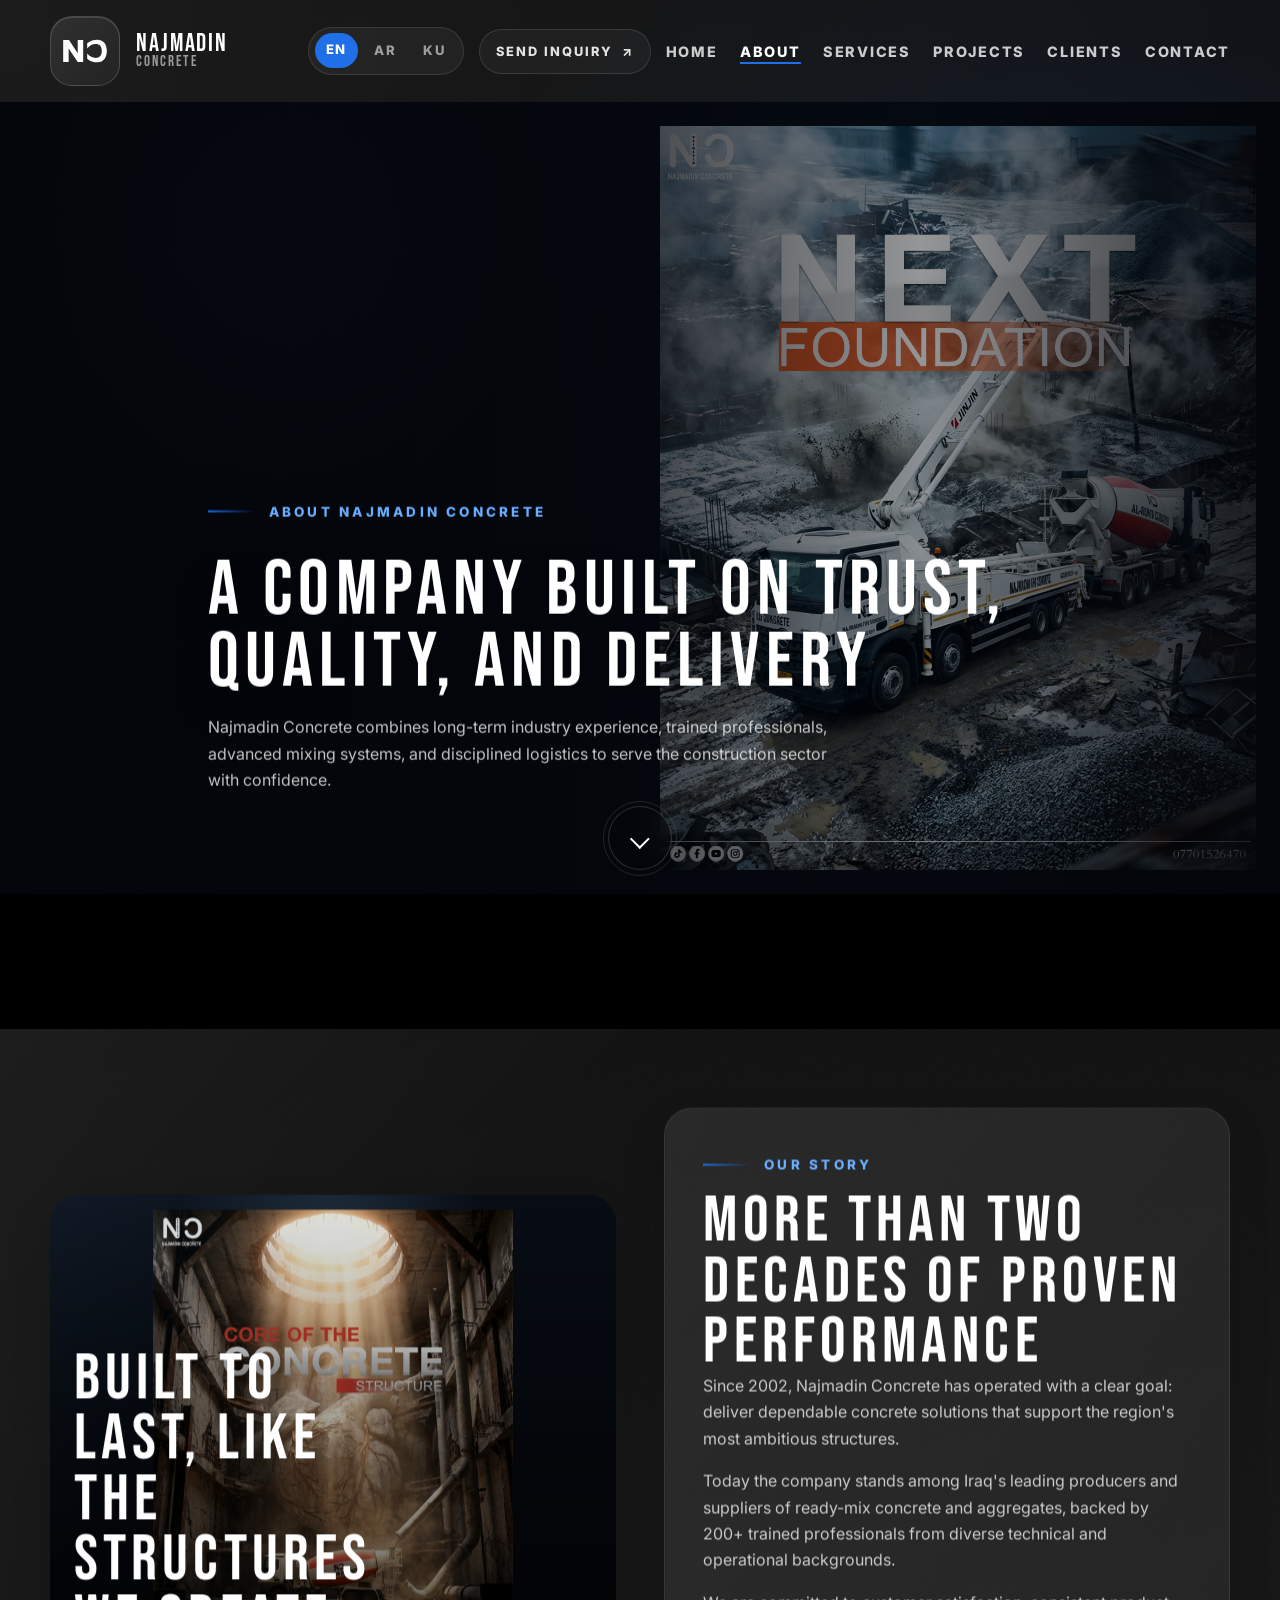
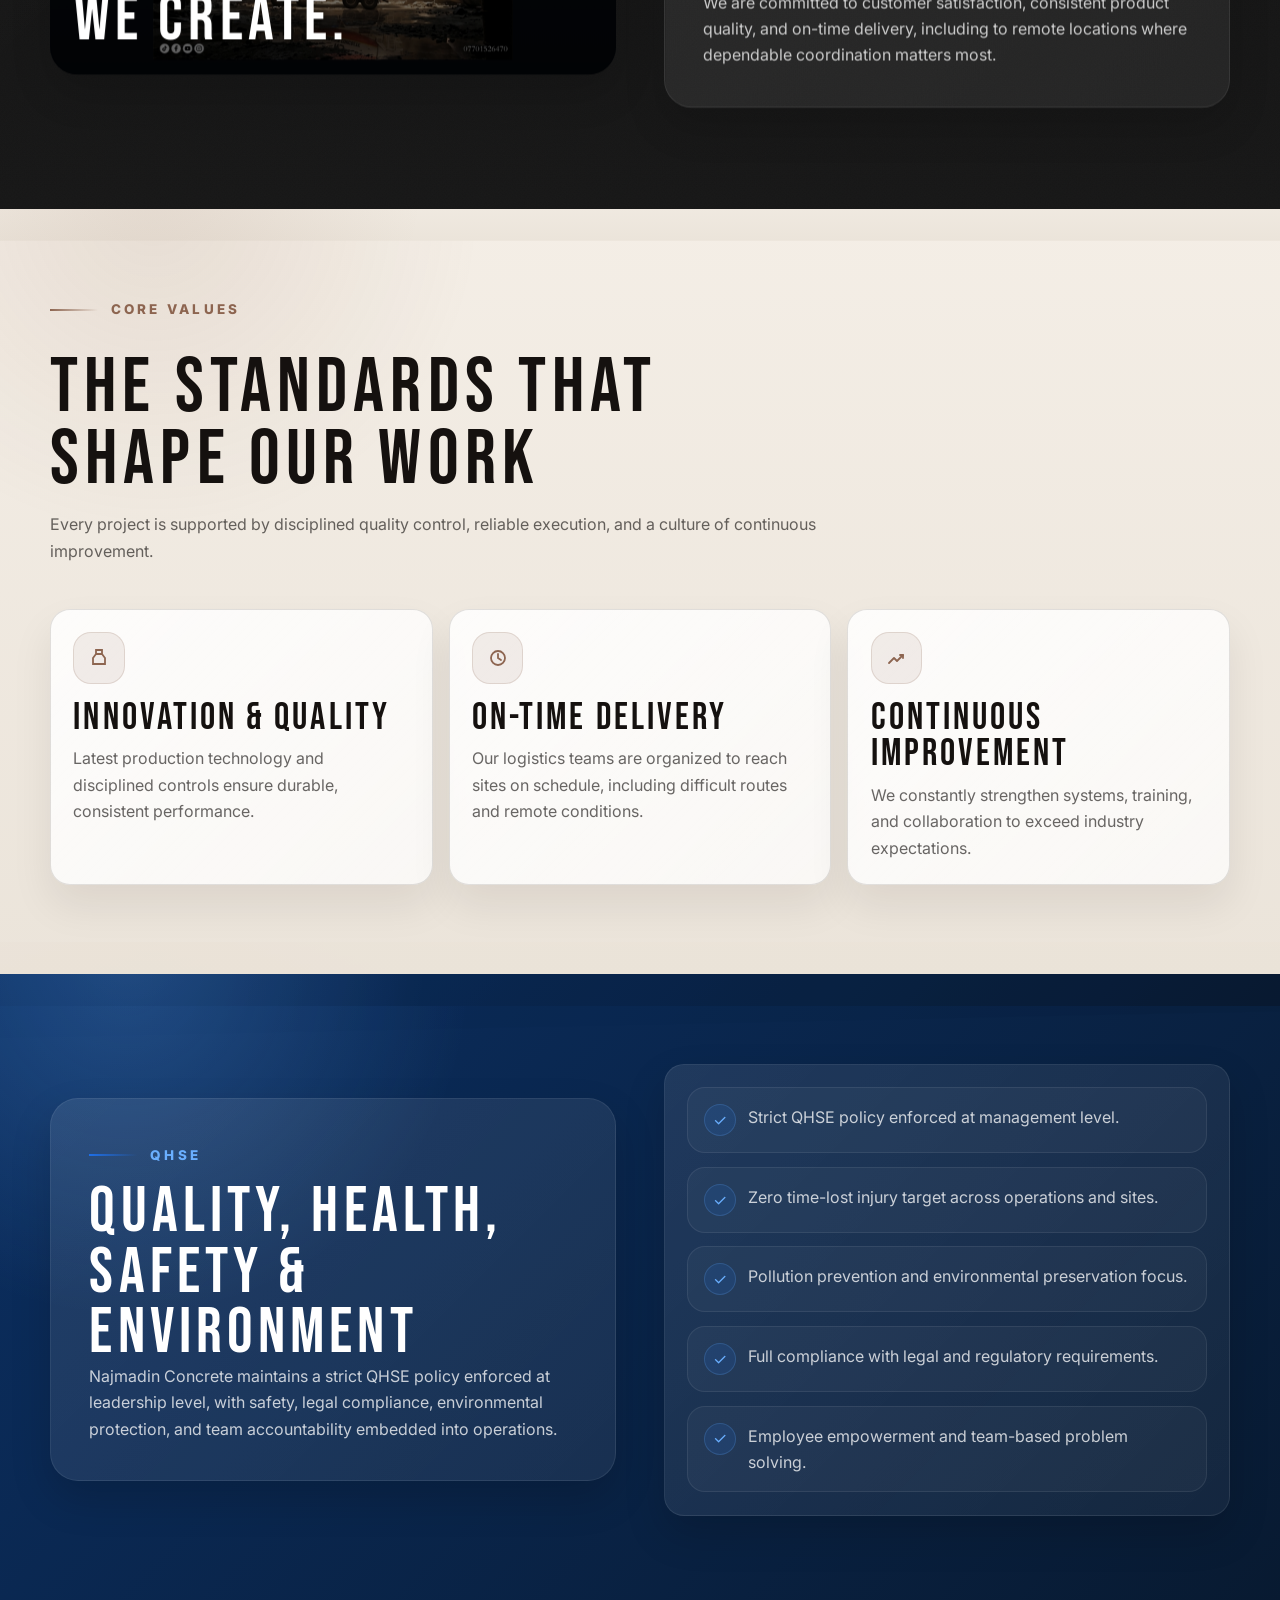
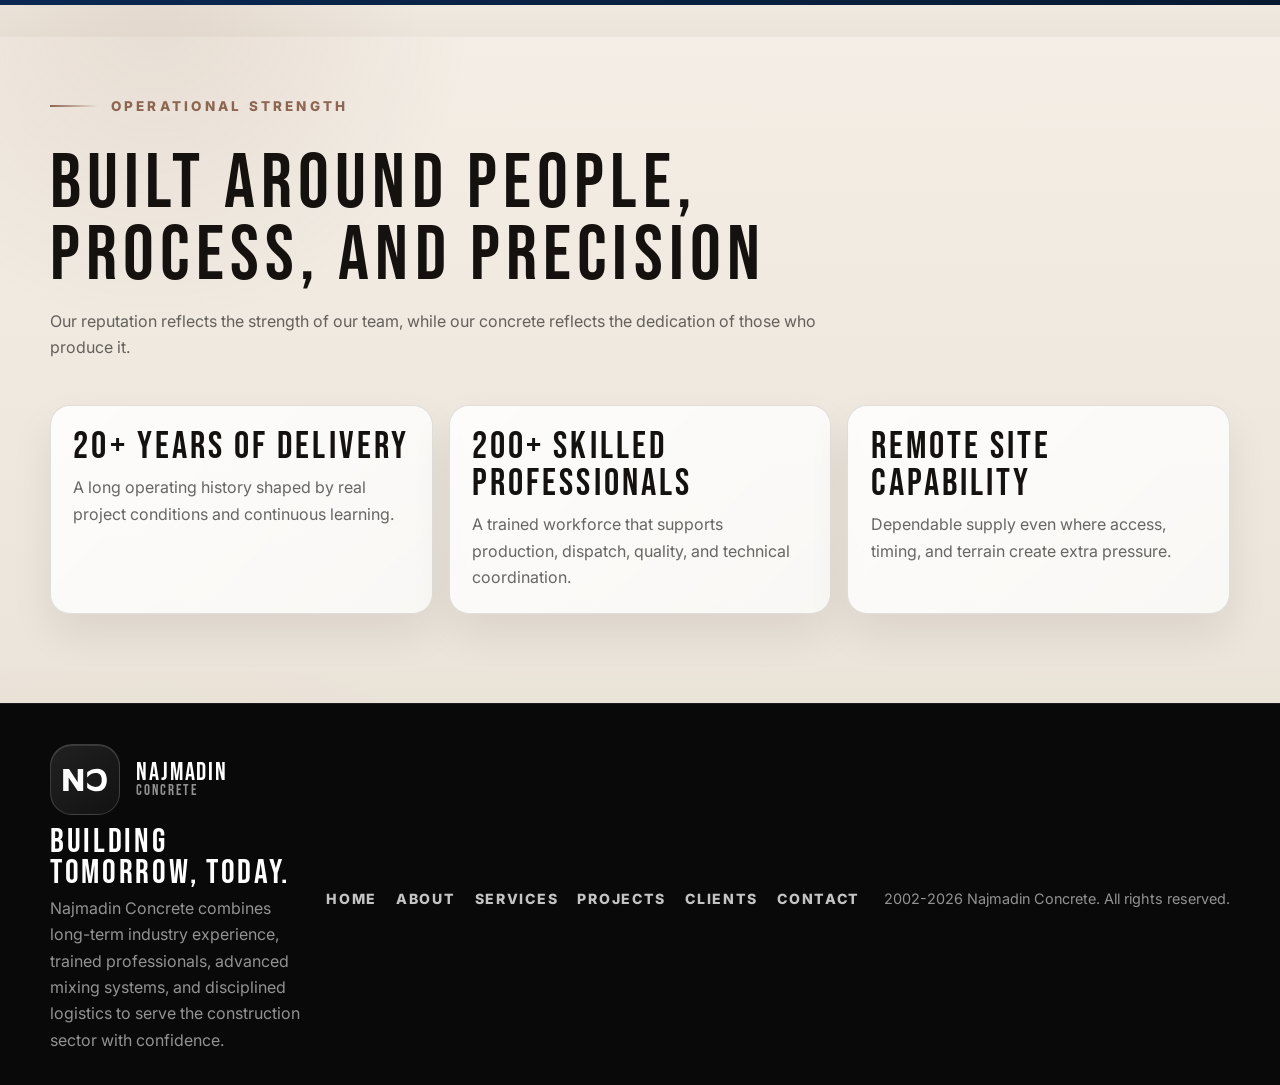
==== commit c9b589c4: "Add motion UI, custom cursor, and content updates Introduce interactive motion features and content " ====
--- a/about.html
+++ b/about.html
@@ -19,6 +19,11 @@
   </head>
   <body class="page page-about" data-page="about">
     <div class="site-shell">
+      <div class="motion-cursor" aria-hidden="true">
+        <span class="motion-cursor__dot"></span>
+        <span class="motion-cursor__ring"></span>
+      </div>
+
       <header class="site-header" id="top">
         <div class="container header-row">
           <a class="brand" href="index.html" data-i18n-aria-label="common.home_label">
@@ -39,6 +44,7 @@
               <button type="button" data-lang="ar" aria-pressed="false">AR</button>
               <button type="button" data-lang="ku" aria-pressed="false">KU</button>
             </div>
+            <a class="header-cta" href="contact.html" data-i18n="button.inquiry">Send Inquiry</a>
             <button class="nav-toggle" type="button" aria-expanded="false" data-i18n-aria-label="common.menu">
               <span></span>
             </button>
@@ -57,26 +63,28 @@
       </header>
 
       <main class="page-main">
-        <section class="page-hero section-cut">
-          <div class="container section-head reveal is-visible">
+        <section class="page-hero section-cut page-hero-cinematic" data-surface="dark">
+          <div class="container section-head reveal-title" data-scroll-shift="0.16">
             <span class="eyebrow" data-i18n="about.hero.eyebrow">About Najmadin Concrete</span>
             <h1 class="display" data-i18n="about.hero.title">A Company Built On Trust, Quality, And Delivery</h1>
             <p data-i18n="about.hero.body">
               Najmadin Concrete combines long-term industry experience, trained professionals, advanced mixing systems, and disciplined logistics to serve the construction sector with confidence.
             </p>
           </div>
-        </section>
-
-        <section class="section section-dark section-texture">
+          <a class="page-hero-scroll" href="#about-story" aria-label="Next section"><span></span></a>
+        </section>
+        <div class="hero-void" aria-hidden="true"></div>
+
+        <section class="section section-dark section-texture" id="about-story" data-surface="dark">
           <div class="container">
             <div class="story-grid">
-              <article class="story-media reveal">
-                <img src="https://images.unsplash.com/photo-1513828583688-c52646db42da?auto=format&amp;fit=crop&amp;w=1200&amp;q=80" alt="Concrete architecture" />
+              <article class="story-media reveal reveal-left poster-frame" data-scroll-shift="-0.1">
+                <img src="assets/images/4%20(1).jpg" alt="" />
                 <div class="story-quote">
                   <p class="display" data-i18n="about.story.quote">Built to last, like the structures we create.</p>
                 </div>
               </article>
-              <article class="story-panel reveal" data-delay="1">
+              <article class="story-panel reveal reveal-right" data-delay="1" data-scroll-shift="0.08">
                 <span class="eyebrow" data-i18n="about.story.eyebrow">Our Story</span>
                 <h2 class="display" style="font-size: clamp(2.6rem, 5vw, 4.5rem)" data-i18n="about.story.title">More Than Two Decades Of Proven Performance</h2>
                 <div class="stack">
@@ -95,9 +103,9 @@
           </div>
         </section>
 
-        <section class="section section-cut">
-          <div class="container">
-            <div class="section-head reveal">
+        <section class="section section-cut section-light" data-surface="light">
+          <div class="container">
+            <div class="section-head reveal reveal-title">
               <span class="eyebrow" data-i18n="about.values.eyebrow">Core Values</span>
               <h2 class="display" data-i18n="about.values.title">The Standards That Shape Our Work</h2>
               <p data-i18n="about.values.body">
@@ -105,7 +113,7 @@
               </p>
             </div>
             <div class="cards-3">
-              <article class="card reveal" data-tilt>
+              <article class="card reveal reveal-zoom" data-tilt>
                 <span class="card-icon" aria-hidden="true">
                   <svg width="24" height="24" viewBox="0 0 24 24" fill="none">
                     <path d="M9 4H15V8L18 12V18H6V12L9 8V4Z" stroke="currentColor" stroke-width="1.8"></path>
@@ -115,7 +123,7 @@
                 <h3 class="display" data-i18n="about.values.card1.title">Innovation &amp; Quality</h3>
                 <p data-i18n="about.values.card1.body">Latest production technology and disciplined controls ensure durable, consistent performance.</p>
               </article>
-              <article class="card reveal" data-delay="1" data-tilt>
+              <article class="card reveal reveal-zoom" data-delay="1" data-tilt>
                 <span class="card-icon" aria-hidden="true">
                   <svg width="24" height="24" viewBox="0 0 24 24" fill="none">
                     <circle cx="12" cy="12" r="7" stroke="currentColor" stroke-width="1.8"></circle>
@@ -125,7 +133,7 @@
                 <h3 class="display" data-i18n="about.values.card2.title">On-Time Delivery</h3>
                 <p data-i18n="about.values.card2.body">Our logistics teams are organized to reach sites on schedule, including difficult routes and remote conditions.</p>
               </article>
-              <article class="card reveal" data-delay="2" data-tilt>
+              <article class="card reveal reveal-zoom" data-delay="2" data-tilt>
                 <span class="card-icon" aria-hidden="true">
                   <svg width="24" height="24" viewBox="0 0 24 24" fill="none">
                     <path d="M5 17L10 12L13 15L19 9" stroke="currentColor" stroke-width="1.8" stroke-linecap="round" stroke-linejoin="round"></path>
@@ -139,7 +147,7 @@
           </div>
         </section>
 
-        <section class="section section-cut section-blue section-texture">
+        <section class="section section-cut section-blue section-texture" data-surface="dark">
           <div class="container">
             <div class="split-grid">
               <article class="story-panel reveal">
@@ -162,7 +170,7 @@
           </div>
         </section>
 
-        <section class="section section-cut">
+        <section class="section section-cut section-light" data-surface="light">
           <div class="container">
             <div class="section-head reveal">
               <span class="eyebrow" data-i18n="about.ops.eyebrow">Operational Strength</span>
--- a/styles.css
+++ b/styles.css
@@ -1,3 +1,5 @@
+@import url("https://fonts.googleapis.com/css2?family=Bodoni+Moda:opsz,wght@6..96,400;6..96,500;6..96,600;6..96,700&family=Manrope:wght@400;500;600;700;800&display=swap");
+
 @font-face {
   font-family: "K24 Kurdish";
   src: url("fonts/K24KurdishBold-Bold.ttf") format("truetype");
@@ -545,39 +547,64 @@
     linear-gradient(180deg, #101010 0%, #151515 100%);
 }
 
-.page-about .page-hero {
-  background:
-    linear-gradient(180deg, rgba(2, 2, 2, 0.36), rgba(2, 2, 2, 0.72)),
-    url("https://images.unsplash.com/photo-1513828583688-c52646db42da?auto=format&fit=crop&w=1600&q=80")
-      center/cover;
-}
-
-.page-services .page-hero {
-  background:
-    linear-gradient(180deg, rgba(2, 2, 2, 0.32), rgba(2, 2, 2, 0.76)),
-    url("https://images.unsplash.com/photo-1504307651254-35680f356dfd?auto=format&fit=crop&w=1600&q=80")
-      center/cover;
-}
-
-.page-projects .page-hero {
-  background:
-    linear-gradient(180deg, rgba(2, 2, 2, 0.36), rgba(2, 2, 2, 0.76)),
-    url("https://images.unsplash.com/photo-1486406146926-c627a92ad1ab?auto=format&fit=crop&w=1600&q=80")
-      center/cover;
-}
-
-.page-clients .page-hero {
-  background:
-    linear-gradient(180deg, rgba(2, 2, 2, 0.38), rgba(2, 2, 2, 0.76)),
-    url("https://images.unsplash.com/photo-1541888946425-d81bb19240f5?auto=format&fit=crop&w=1600&q=80")
-      center/cover;
-}
-
+.page-about {
+  --page-hero-art: url("assets/images/3%20(2).jpg");
+}
+
+.page-services {
+  --page-hero-art: url("assets/images/22.jpg");
+}
+
+.page-projects {
+  --page-hero-art: url("assets/images/1%20(1).jpg");
+}
+
+.page-clients {
+  --page-hero-art: url("assets/images/4%20(1).jpg");
+}
+
+.page-contact {
+  --page-hero-art: url("assets/images/2%20(1).jpg");
+}
+
+.page-about,
+.page-services,
+.page-projects,
+.page-clients,
+.page-contact {
+  --page-hero-art-position: calc(100% - 1.5rem) center;
+  --page-hero-art-size: auto 94%;
+}
+
+html[dir="rtl"] .page-about,
+html[dir="rtl"] .page-services,
+html[dir="rtl"] .page-projects,
+html[dir="rtl"] .page-clients,
+html[dir="rtl"] .page-contact {
+  --page-hero-art-position: 1.5rem center;
+}
+
+.page-about .page-hero,
+.page-services .page-hero,
+.page-projects .page-hero,
+.page-clients .page-hero,
 .page-contact .page-hero {
   background:
-    linear-gradient(180deg, rgba(2, 2, 2, 0.38), rgba(2, 2, 2, 0.78)),
-    url("https://images.unsplash.com/photo-1494526585095-c41746248156?auto=format&fit=crop&w=1600&q=80")
-      center/cover;
+    linear-gradient(
+      90deg,
+      rgba(3, 5, 10, 0.96) 0%,
+      rgba(3, 5, 10, 0.84) 42%,
+      rgba(3, 5, 10, 0.42) 72%,
+      rgba(3, 5, 10, 0.88) 100%
+    ),
+    radial-gradient(
+      circle at 18% 16%,
+      rgba(115, 193, 255, 0.18),
+      transparent 22%
+    ),
+    var(--page-hero-art) var(--page-hero-art-position) /
+      var(--page-hero-art-size) no-repeat,
+    linear-gradient(135deg, #09111d 0%, #04070d 100%);
 }
 
 .hero-grid,
@@ -1589,3 +1616,3235 @@
     transform: none;
   }
 }
+
+@keyframes ticker-scroll {
+  from {
+    transform: translateX(0);
+  }
+
+  to {
+    transform: translateX(-100%);
+  }
+}
+
+@keyframes rail-sweep {
+  0% {
+    transform: translate3d(-22%, 0, 0) rotate(var(--rail-rotate));
+    opacity: 0;
+  }
+
+  18%,
+  82% {
+    opacity: 1;
+  }
+
+  100% {
+    transform: translate3d(22%, 0, 0) rotate(var(--rail-rotate));
+    opacity: 0;
+  }
+}
+
+@keyframes glow-pulse {
+  0%,
+  100% {
+    opacity: 0.45;
+    filter: blur(22px);
+  }
+
+  50% {
+    opacity: 0.9;
+    filter: blur(36px);
+  }
+}
+
+@keyframes scan-drift {
+  from {
+    transform: translateY(0);
+  }
+
+  to {
+    transform: translateY(42px);
+  }
+}
+
+body.page-home {
+  background:
+    radial-gradient(
+      circle at 14% 12%,
+      rgba(47, 137, 255, 0.18),
+      transparent 24%
+    ),
+    radial-gradient(
+      circle at 88% 10%,
+      rgba(144, 210, 255, 0.12),
+      transparent 22%
+    ),
+    radial-gradient(
+      circle at 55% 64%,
+      rgba(11, 70, 148, 0.18),
+      transparent 34%
+    ),
+    linear-gradient(180deg, #05070d 0%, #09101b 28%, #09121e 60%, #05070d 100%);
+}
+
+.page-home .site-header {
+  background:
+    linear-gradient(180deg, rgba(4, 7, 14, 0.72), rgba(4, 7, 14, 0.22)),
+    rgba(4, 7, 14, 0.18);
+  border-bottom: 1px solid rgba(157, 211, 255, 0.08);
+  backdrop-filter: blur(18px);
+}
+
+.page-home .site-header.is-scrolled {
+  background:
+    linear-gradient(180deg, rgba(4, 7, 14, 0.96), rgba(7, 13, 24, 0.9)),
+    rgba(4, 7, 14, 0.9);
+  border-bottom-color: rgba(157, 211, 255, 0.14);
+  box-shadow: 0 18px 40px rgba(0, 0, 0, 0.28);
+}
+
+.page-home .brand-mark,
+.page-home .nav-link,
+.page-home .language-switcher button {
+  text-shadow: 0 0 18px rgba(70, 160, 255, 0.12);
+}
+
+.page-home .language-switcher {
+  background: rgba(255, 255, 255, 0.03);
+  border-radius: 999px;
+  padding: 0.25rem;
+  border: 1px solid rgba(255, 255, 255, 0.08);
+}
+
+.page-home .language-switcher button.is-active {
+  background: linear-gradient(
+    135deg,
+    rgba(39, 130, 255, 0.9),
+    rgba(16, 84, 182, 0.9)
+  );
+  box-shadow: 0 0 22px rgba(54, 138, 255, 0.28);
+}
+
+.page-home .button-primary {
+  background: linear-gradient(
+    135deg,
+    rgba(109, 183, 255, 1) 0%,
+    rgba(25, 115, 241, 0.94) 54%,
+    rgba(7, 57, 130, 1) 100%
+  );
+  box-shadow: 0 20px 42px rgba(33, 109, 236, 0.38);
+}
+
+.page-home .button-secondary {
+  background: rgba(255, 255, 255, 0.04);
+  border-color: rgba(146, 204, 255, 0.18);
+}
+
+.page-home .button-secondary:hover,
+.page-home .button-secondary:focus-visible {
+  background: rgba(78, 152, 255, 0.1);
+  border-color: rgba(160, 213, 255, 0.42);
+}
+
+.page-home .page-hero.home-hero {
+  min-height: min(90vh, 54rem);
+  padding: clamp(4rem, 8vw, 6.5rem) 0 clamp(3rem, 6vw, 4rem);
+  background:
+    linear-gradient(
+      90deg,
+      rgba(4, 7, 13, 0.66) 0%,
+      rgba(4, 7, 13, 0.24) 42%,
+      rgba(4, 7, 13, 0.12) 100%
+    ),
+    linear-gradient(180deg, rgba(4, 7, 13, 0.18) 0%, rgba(4, 7, 13, 0.3) 100%),
+    url("assets/images/IMG_2445%20(1).JPG") center center / cover no-repeat,
+    radial-gradient(
+      circle at center,
+      rgba(255, 241, 214, 0.14),
+      rgba(6, 10, 18, 0.16) 56%,
+      rgba(4, 7, 13, 0.78) 100%
+    );
+}
+
+.page-home .page-hero.home-hero::after {
+  background: linear-gradient(
+    180deg,
+    rgba(4, 7, 13, 0.04),
+    rgba(4, 7, 13, 0.38)
+  );
+  opacity: 1;
+}
+
+.home-hero-grid,
+.home-proof-grid,
+.showcase-grid {
+  display: grid;
+  gap: clamp(1.4rem, 4vw, 3rem);
+  align-items: start;
+}
+
+.home-hero-grid {
+  grid-template-columns: minmax(0, 1fr);
+  align-items: center;
+  min-height: min(76vh, 44rem);
+}
+
+html[dir="rtl"] .home-hero-grid,
+html[dir="rtl"] .home-proof-grid,
+html[dir="rtl"] .showcase-grid {
+  direction: rtl;
+}
+
+.home-hero-copy {
+  position: relative;
+  z-index: 3;
+  max-width: 34rem;
+  padding: clamp(8rem, 18vh, 12rem) 0 clamp(4rem, 10vh, 6rem);
+}
+
+.home-hero-title {
+  margin-bottom: 1rem;
+  max-width: 9.5ch;
+  font-size: clamp(3rem, 7vw, 5.3rem);
+  line-height: 0.9;
+  text-shadow:
+    0 0 24px rgba(66, 152, 255, 0.1),
+    0 14px 30px rgba(0, 0, 0, 0.22);
+}
+
+.home-hero-text {
+  max-width: 30rem;
+  margin-bottom: 0;
+  color: rgba(255, 255, 255, 0.78);
+  font-size: clamp(0.95rem, 1.5vw, 1.05rem);
+}
+
+.home-proof {
+  background:
+    radial-gradient(
+      circle at 16% 0%,
+      rgba(137, 205, 255, 0.12),
+      transparent 24%
+    ),
+    linear-gradient(180deg, rgba(8, 11, 20, 1) 0%, rgba(11, 16, 28, 1) 100%);
+}
+
+.home-proof-grid {
+  grid-template-columns: minmax(0, 0.78fr) minmax(0, 1.22fr);
+}
+
+.proof-editorial {
+  padding-top: 0.75rem;
+  max-width: 32rem;
+}
+
+.proof-editorial h2 {
+  font-size: clamp(3rem, 6vw, 5.8rem);
+}
+
+.proof-editorial .body-copy {
+  max-width: 31rem;
+  margin-top: 1rem;
+}
+
+.proof-quote {
+  margin-top: 1.5rem;
+  max-width: 11ch;
+  font-size: clamp(2rem, 4vw, 3.55rem);
+  color: rgba(255, 255, 255, 0.94);
+}
+
+.proof-wall,
+.project-reel,
+.client-cascade,
+.home-cta-banner {
+  position: relative;
+  overflow: hidden;
+  border-radius: 34px;
+  border: 1px solid rgba(155, 210, 255, 0.08);
+  background:
+    linear-gradient(135deg, rgba(255, 255, 255, 0.05), transparent 38%),
+    rgba(255, 255, 255, 0.025);
+  box-shadow: 0 28px 70px rgba(0, 0, 0, 0.3);
+}
+
+.proof-wall {
+  display: grid;
+  grid-template-columns: repeat(12, minmax(0, 1fr));
+  grid-auto-rows: minmax(7rem, auto);
+  gap: 1rem;
+  padding: 1rem;
+  isolation: isolate;
+}
+
+.proof-wall::before,
+.project-reel::before,
+.client-cascade::before,
+.home-cta-banner::before {
+  content: "";
+  position: absolute;
+  inset: 0;
+  background:
+    radial-gradient(
+      circle at 82% 14%,
+      rgba(145, 211, 255, 0.14),
+      transparent 24%
+    ),
+    linear-gradient(180deg, transparent, rgba(255, 255, 255, 0.02));
+  pointer-events: none;
+}
+
+.proof-stat-grid {
+  grid-column: 1 / span 7;
+  display: grid;
+  grid-template-columns: repeat(2, minmax(0, 1fr));
+  gap: 1rem;
+  z-index: 2;
+}
+
+.proof-stat-plate,
+.proof-system-panel,
+.service-belt-card,
+.service-standard-strip {
+  position: relative;
+  overflow: hidden;
+  border-radius: 26px;
+  border: 1px solid rgba(162, 213, 255, 0.1);
+  background:
+    linear-gradient(135deg, rgba(255, 255, 255, 0.06), transparent 42%),
+    rgba(255, 255, 255, 0.03);
+  box-shadow: 0 18px 42px rgba(0, 0, 0, 0.22);
+}
+
+.proof-stat-plate {
+  min-height: 11rem;
+  padding: 1rem 1.1rem;
+  display: flex;
+  flex-direction: column;
+  justify-content: space-between;
+}
+
+.proof-stat-top {
+  display: grid;
+  gap: 0.55rem;
+}
+
+.proof-stat-plate .metric-number {
+  font-size: clamp(2.6rem, 5vw, 4.2rem);
+}
+
+.proof-fragment {
+  position: relative;
+  min-height: 17rem;
+  border-radius: 28px;
+  overflow: hidden;
+}
+
+.proof-fragment-a {
+  grid-column: 8 / -1;
+  grid-row: 1 / span 2;
+  --rotation: 5deg;
+}
+
+.proof-fragment-b {
+  grid-column: 1 / span 5;
+  grid-row: 2 / span 2;
+  min-height: 15rem;
+  --rotation: -4deg;
+}
+
+.proof-fragment-a img {
+  object-position: center 62%;
+}
+
+.proof-fragment-b img {
+  object-position: center 56%;
+}
+
+.proof-system-panel {
+  grid-column: 6 / -1;
+  grid-row: 3;
+  padding: 1.15rem;
+  z-index: 2;
+}
+
+.proof-system-panel .mini-list {
+  margin-top: 1rem;
+}
+
+.proof-system-panel .mini-item {
+  background: rgba(255, 255, 255, 0.035);
+}
+
+.home-services {
+  background:
+    radial-gradient(
+      circle at 14% 0%,
+      rgba(132, 201, 255, 0.18),
+      transparent 24%
+    ),
+    linear-gradient(135deg, rgba(7, 53, 124, 1) 0%, rgba(5, 24, 51, 1) 100%);
+}
+
+.home-section-head {
+  max-width: 42rem;
+}
+
+.service-belt {
+  display: grid;
+  grid-template-columns: repeat(3, minmax(0, 1fr));
+  gap: 1rem;
+  align-items: stretch;
+}
+
+.service-belt-card {
+  min-height: 19rem;
+  padding: 1.4rem 1.3rem 1.35rem;
+  transition:
+    border-color var(--transition),
+    box-shadow var(--transition),
+    background-color var(--transition);
+}
+
+.service-belt-card:nth-child(1) {
+  transform: rotate(-6deg);
+}
+
+.service-belt-card:nth-child(2) {
+  transform: rotate(2deg);
+}
+
+.service-belt-card:nth-child(3) {
+  transform: rotate(7deg);
+}
+
+.service-belt-card:hover,
+.service-belt-card:focus-within {
+  border-color: rgba(172, 220, 255, 0.22);
+  box-shadow: 0 24px 54px rgba(0, 0, 0, 0.3);
+}
+
+.service-belt-card::after {
+  content: "";
+  position: absolute;
+  inset: auto -20% -20% auto;
+  width: 12rem;
+  height: 12rem;
+  border-radius: 50%;
+  background: radial-gradient(
+    circle,
+    rgba(123, 196, 255, 0.18),
+    transparent 66%
+  );
+  pointer-events: none;
+}
+
+.service-index {
+  display: inline-flex;
+  margin-bottom: 1rem;
+  color: rgba(195, 229, 255, 0.52);
+  font-size: 0.82rem;
+  font-weight: 900;
+  letter-spacing: 0.28em;
+}
+
+.service-belt-card h3 {
+  margin-bottom: 0.7rem;
+  font-size: clamp(2.4rem, 4vw, 3.8rem);
+}
+
+.service-belt-card p {
+  max-width: 18rem;
+  color: rgba(255, 255, 255, 0.82);
+}
+
+.service-standard-strip {
+  display: flex;
+  align-items: center;
+  justify-content: space-between;
+  gap: 1rem;
+  margin-top: 1.5rem;
+  padding: 1rem 1.1rem;
+}
+
+.service-standard-strip .section-note {
+  max-width: 44rem;
+}
+
+.showcase-grid {
+  grid-template-columns: minmax(0, 1.14fr) minmax(0, 0.86fr);
+}
+
+.project-reel,
+.client-cascade {
+  padding: 1rem;
+}
+
+.project-filmstrip {
+  display: grid;
+  grid-template-columns: repeat(2, minmax(0, 1fr));
+  gap: 1rem;
+}
+
+.reel-card {
+  position: relative;
+  overflow: hidden;
+  min-height: 17rem;
+  border-radius: 28px;
+  border: 1px solid rgba(161, 213, 255, 0.1);
+  box-shadow: 0 20px 46px rgba(0, 0, 0, 0.28);
+}
+
+.reel-card::after,
+.client-cascade-image::after {
+  content: "";
+  position: absolute;
+  inset: 0;
+  background:
+    linear-gradient(180deg, transparent 30%, rgba(4, 7, 13, 0.76) 100%),
+    linear-gradient(135deg, rgba(121, 196, 255, 0.1), transparent 36%);
+  pointer-events: none;
+}
+
+.proof-fragment img,
+.reel-card img,
+.client-cascade-image img {
+  width: 100%;
+  height: 100%;
+  object-fit: cover;
+  position: absolute;
+  inset: 0;
+  transition:
+    transform 320ms ease,
+    filter 320ms ease;
+  filter: saturate(0.9) contrast(1.08) brightness(0.72) hue-rotate(-10deg)
+    sepia(0.06);
+}
+
+.reel-card-lead {
+  grid-column: 1 / -1;
+  min-height: 23rem;
+}
+
+.reel-card:hover img,
+.client-cascade:hover img {
+  transform: scale(1.03);
+}
+
+.reel-copy {
+  position: absolute;
+  inset-inline: 1rem;
+  bottom: 1rem;
+  z-index: 1;
+}
+
+.reel-copy h3 {
+  font-size: clamp(2.2rem, 4vw, 3.5rem);
+  margin: 0.35rem 0;
+}
+
+.project-reel .cta-actions {
+  margin-top: 1.2rem;
+}
+
+.client-cascade {
+  display: flex;
+  flex-direction: column;
+  gap: 1rem;
+}
+
+.client-cascade-image {
+  position: relative;
+  min-height: 22rem;
+  overflow: hidden;
+  border-radius: 28px;
+  border: 1px solid rgba(161, 213, 255, 0.1);
+}
+
+.client-cascade-image img {
+  transition: transform 320ms ease;
+}
+
+.client-cascade-copy {
+  position: relative;
+  z-index: 1;
+  padding: 0.4rem 0.2rem 0.15rem;
+}
+
+.client-cascade-copy h2 {
+  font-size: clamp(2.8rem, 5vw, 4.8rem);
+}
+
+.poster-frame {
+  background:
+    radial-gradient(
+      circle at 50% 10%,
+      rgba(145, 211, 255, 0.18),
+      transparent 30%
+    ),
+    linear-gradient(180deg, rgba(9, 14, 23, 1) 0%, rgba(4, 7, 13, 1) 100%);
+}
+
+.proof-fragment.poster-frame {
+  --poster-pad: 0.75rem;
+}
+
+.project-card.poster-frame,
+.reel-card.poster-frame {
+  --poster-pad: 0.85rem;
+}
+
+.story-media.poster-frame,
+.feature-image.poster-frame,
+.client-cascade-image.poster-frame {
+  --poster-pad: 0.95rem;
+}
+
+.story-media.poster-frame img,
+.feature-image.poster-frame img,
+.project-card.poster-frame img,
+.proof-fragment.poster-frame img,
+.reel-card.poster-frame img,
+.client-cascade-image.poster-frame img {
+  position: absolute;
+  inset: 0;
+  width: 100%;
+  height: 100%;
+  padding: var(--poster-pad, 0.85rem);
+  box-sizing: border-box;
+  object-fit: contain;
+  object-position: center;
+  filter: saturate(1) contrast(1) brightness(0.98);
+}
+
+.story-media.poster-frame::after,
+.feature-image.poster-frame::after,
+.reel-card.poster-frame::after,
+.client-cascade-image.poster-frame::after {
+  background:
+    linear-gradient(180deg, rgba(0, 0, 0, 0.08), rgba(0, 0, 0, 0.64)),
+    linear-gradient(135deg, rgba(121, 196, 255, 0.08), transparent 38%);
+}
+
+.project-card.poster-frame::before {
+  background:
+    linear-gradient(180deg, rgba(0, 0, 0, 0.08), rgba(0, 0, 0, 0.76)),
+    linear-gradient(135deg, rgba(30, 111, 232, 0.06), transparent 45%);
+}
+
+.project-card.poster-frame:hover img,
+.project-card.poster-frame:focus-within img {
+  transform: scale(1.02);
+}
+
+.client-ribbon-grid {
+  display: grid;
+  grid-template-columns: repeat(2, minmax(0, 1fr));
+  gap: 0.75rem;
+  margin: 1.2rem 0 1.4rem;
+}
+
+.client-ribbon-grid span {
+  display: inline-flex;
+  align-items: center;
+  justify-content: center;
+  min-height: 3.25rem;
+  padding: 0.75rem 0.9rem;
+  border-radius: 999px;
+  border: 1px solid rgba(160, 214, 255, 0.1);
+  background: rgba(255, 255, 255, 0.04);
+  color: rgba(255, 255, 255, 0.88);
+  font-size: 0.78rem;
+  font-weight: 800;
+  letter-spacing: 0.12em;
+  text-transform: uppercase;
+  text-align: center;
+}
+
+.home-cta-section {
+  padding-top: 0.5rem;
+}
+
+.home-cta-banner {
+  padding: clamp(1.8rem, 4vw, 3rem);
+  background:
+    radial-gradient(
+      circle at 80% 18%,
+      rgba(137, 205, 255, 0.18),
+      transparent 22%
+    ),
+    linear-gradient(
+      135deg,
+      rgba(7, 15, 28, 1) 0%,
+      rgba(9, 24, 46, 1) 48%,
+      rgba(4, 7, 13, 1) 100%
+    );
+}
+
+.home-cta-banner::after {
+  content: "";
+  position: absolute;
+  inset: -30% auto auto 60%;
+  width: 18rem;
+  height: 18rem;
+  background: radial-gradient(
+    circle,
+    rgba(113, 193, 255, 0.14),
+    transparent 70%
+  );
+  filter: blur(8px);
+  pointer-events: none;
+}
+
+.home-cta-banner h2 {
+  max-width: 13ch;
+  margin-bottom: 0.7rem;
+  font-size: clamp(3rem, 6vw, 5.4rem);
+}
+
+.home-cta-banner p {
+  max-width: 40rem;
+  margin-bottom: 1.35rem;
+}
+
+html[dir="rtl"] .hero-proof-ribbon,
+html[dir="rtl"] .hero-proof-track span,
+html[dir="rtl"] .client-ribbon-grid span,
+html[dir="rtl"] .service-index {
+  letter-spacing: 0;
+  text-transform: none;
+}
+
+@media (max-width: 1180px) {
+  .home-hero-grid,
+  .home-proof-grid,
+  .showcase-grid {
+    grid-template-columns: 1fr;
+  }
+
+  .home-hero-copy {
+    max-width: none;
+  }
+
+  .proof-wall {
+    grid-template-columns: repeat(6, minmax(0, 1fr));
+  }
+
+  .proof-stat-grid,
+  .proof-system-panel {
+    grid-column: 1 / -1;
+  }
+
+  .proof-fragment-a,
+  .proof-fragment-b {
+    position: relative;
+    inset: auto;
+    min-height: 18rem;
+    transform: translate3d(
+        var(--pointer-x),
+        calc(var(--pointer-y) + var(--home-drift)),
+        0
+      )
+      rotate(var(--rotation, 0deg));
+  }
+
+  .proof-fragment-a {
+    grid-column: 1 / span 3;
+    grid-row: auto;
+  }
+
+  .proof-fragment-b {
+    grid-column: 4 / -1;
+    grid-row: auto;
+  }
+}
+
+@media (max-width: 860px) {
+  .page-about,
+  .page-services,
+  .page-projects,
+  .page-clients,
+  .page-contact {
+    --page-hero-art-position: center bottom;
+    --page-hero-art-size: auto 88%;
+  }
+
+  .home-hero-title {
+    font-size: clamp(2.8rem, 11vw, 4.6rem);
+  }
+
+  .page-home .page-hero.home-hero {
+    background:
+      linear-gradient(
+        180deg,
+        rgba(4, 7, 13, 0.54) 0%,
+        rgba(4, 7, 13, 0.18) 36%,
+        rgba(4, 7, 13, 0.34) 100%
+      ),
+      url("assets/images/IMG_2445%20(1).JPG") center center / cover no-repeat,
+      radial-gradient(
+        circle at center,
+        rgba(255, 241, 214, 0.12),
+        rgba(6, 10, 18, 0.18) 56%,
+        rgba(4, 7, 13, 0.82) 100%
+      );
+  }
+
+  .scene-dossier-grid,
+  .service-belt,
+  .project-filmstrip,
+  .client-ribbon-grid,
+  .proof-stat-grid {
+    grid-template-columns: 1fr;
+  }
+
+  .service-belt-card:nth-child(1) {
+    transform: rotate(-3deg);
+  }
+
+  .service-belt-card:nth-child(2) {
+    transform: rotate(2deg);
+  }
+
+  .service-belt-card:nth-child(3) {
+    transform: rotate(4deg);
+  }
+
+  .reel-card-lead {
+    grid-column: auto;
+    min-height: 20rem;
+  }
+
+  .service-standard-strip {
+    flex-direction: column;
+    align-items: flex-start;
+  }
+}
+
+@media (max-width: 620px) {
+  .page-about,
+  .page-services,
+  .page-projects,
+  .page-clients,
+  .page-contact {
+    --page-hero-art-size: auto 82%;
+  }
+
+  .poster-frame {
+    --poster-pad: 0.7rem;
+  }
+
+  .page-home .page-hero.home-hero {
+    padding-top: 3.6rem;
+    background:
+      linear-gradient(
+        180deg,
+        rgba(4, 7, 13, 0.52) 0%,
+        rgba(4, 7, 13, 0.14) 36%,
+        rgba(4, 7, 13, 0.36) 100%
+      ),
+      url("assets/images/IMG_2445%20(1).JPG") center 46% / cover no-repeat,
+      radial-gradient(
+        circle at center,
+        rgba(255, 241, 214, 0.12),
+        rgba(6, 10, 18, 0.18) 56%,
+        rgba(4, 7, 13, 0.82) 100%
+      );
+  }
+
+  .home-hero-grid {
+    min-height: min(82vh, 42rem);
+  }
+
+  .proof-wall {
+    display: flex;
+    flex-direction: column;
+  }
+
+  .proof-fragment,
+  .proof-system-panel {
+    position: relative;
+    inset: auto;
+    width: 100%;
+    transform: none !important;
+  }
+
+  .proof-fragment {
+    min-height: 13rem;
+  }
+
+  .client-cascade-image {
+    min-height: 18rem;
+  }
+
+  .home-cta-banner h2 {
+    max-width: none;
+  }
+}
+
+body.nav-is-open {
+  overflow: hidden;
+}
+
+html:not([dir="rtl"]) body.page-home {
+  --display-font: "Bodoni Moda", serif;
+  --body-font: "Manrope", sans-serif;
+}
+
+body.page-home {
+  --home-bg: #0d0908;
+  --home-bg-soft: #18110f;
+  --home-panel: rgba(255, 255, 255, 0.045);
+  --home-panel-strong: rgba(255, 255, 255, 0.085);
+  --home-ink: #f4e6d7;
+  --home-muted: rgba(244, 230, 215, 0.74);
+  --home-soft: rgba(244, 230, 215, 0.5);
+  --home-accent: #d4ad91;
+  --home-accent-strong: #f0c8ad;
+  --home-line: rgba(244, 230, 215, 0.14);
+  --home-shadow: 0 30px 90px rgba(0, 0, 0, 0.34);
+  background:
+    radial-gradient(
+      circle at 18% 12%,
+      rgba(212, 173, 145, 0.14),
+      transparent 20%
+    ),
+    radial-gradient(
+      circle at 82% 10%,
+      rgba(255, 255, 255, 0.06),
+      transparent 18%
+    ),
+    linear-gradient(180deg, #0b0908 0%, #130e0c 36%, #1a120f 62%, #080605 100%);
+  color: var(--home-ink);
+}
+
+body.page-home::before {
+  opacity: 0.09;
+  mix-blend-mode: overlay;
+}
+
+body.page-home:not(.is-ready) {
+  overflow: hidden;
+}
+
+.page-home .section-cut::before,
+.page-home .section-cut::after {
+  display: none;
+}
+
+.page-home .display {
+  letter-spacing: 0.045em;
+  line-height: 0.86;
+}
+
+html[dir="rtl"] .page-home .display {
+  line-height: 1.08;
+}
+
+.page-home .eyebrow {
+  color: var(--home-accent-strong);
+}
+
+.page-home .eyebrow::before {
+  background: linear-gradient(90deg, var(--home-accent), transparent);
+}
+
+html[dir="rtl"] .page-home .eyebrow::before {
+  background: linear-gradient(270deg, var(--home-accent), transparent);
+}
+
+.page-home .body-copy,
+.page-home .section-head p,
+.page-home .metric-label,
+.page-home .footer-text,
+.page-home .footer-copy {
+  color: var(--home-muted);
+}
+
+.page-home .section-note,
+.page-home .kicker {
+  color: var(--home-soft);
+}
+
+.page-home .button-primary {
+  color: #140f0d;
+  background: linear-gradient(
+    135deg,
+    rgba(244, 214, 188, 1) 0%,
+    rgba(220, 182, 157, 1) 48%,
+    rgba(186, 145, 118, 1) 100%
+  );
+  box-shadow: 0 18px 40px rgba(212, 173, 145, 0.22);
+}
+
+.page-home .button-primary:hover,
+.page-home .button-primary:focus-visible {
+  transform: translateY(-2px);
+}
+
+.page-home .button-secondary {
+  border-color: var(--home-line);
+  background: rgba(255, 255, 255, 0.035);
+  color: var(--home-ink);
+}
+
+.page-home .button-secondary:hover,
+.page-home .button-secondary:focus-visible {
+  background: rgba(212, 173, 145, 0.1);
+  border-color: rgba(240, 200, 173, 0.3);
+}
+
+.home-preloader {
+  position: fixed;
+  inset: 0;
+  z-index: 120;
+  display: grid;
+  place-items: center;
+  padding: 1.5rem;
+  background:
+    radial-gradient(
+      circle at 50% 20%,
+      rgba(212, 173, 145, 0.18),
+      transparent 28%
+    ),
+    linear-gradient(180deg, #0b0908 0%, #140f0d 100%);
+  clip-path: inset(0 0 0 0);
+  transition:
+    opacity 0.9s ease,
+    visibility 0.9s ease,
+    clip-path 1s cubic-bezier(0.25, 0.74, 0.22, 1);
+}
+
+.home-preloader.is-dismissed {
+  opacity: 0;
+  visibility: hidden;
+  clip-path: inset(0 0 100% 0);
+  pointer-events: none;
+}
+
+.home-preloader__sheet {
+  display: grid;
+  justify-items: center;
+  gap: 1rem;
+  text-align: center;
+  max-width: 42rem;
+}
+
+.home-preloader__eyebrow {
+  margin-bottom: 0;
+}
+
+.home-preloader__eyebrow::before {
+  display: none;
+}
+
+.home-preloader__title {
+  display: grid;
+  gap: 0;
+  overflow: hidden;
+}
+
+.home-preloader__title > span {
+  font-size: clamp(3.8rem, 11vw, 8rem);
+  transform: translateY(0);
+  transition:
+    transform 0.8s cubic-bezier(0.25, 0.74, 0.22, 1),
+    opacity 0.8s ease;
+}
+
+.home-preloader__title > span:last-child {
+  color: rgba(244, 230, 215, 0.48);
+}
+
+.home-preloader.is-dismissed .home-preloader__title > span:first-child {
+  transform: translateY(-115%);
+  opacity: 0;
+}
+
+.home-preloader.is-dismissed .home-preloader__title > span:last-child {
+  transform: translateY(115%);
+  opacity: 0;
+}
+
+.page-home .site-header {
+  padding: 1.1rem 0;
+  background:
+    linear-gradient(180deg, rgba(8, 6, 5, 0.88), rgba(8, 6, 5, 0.16)),
+    rgba(8, 6, 5, 0.12);
+  border-bottom: 1px solid transparent;
+  backdrop-filter: blur(20px);
+}
+
+.page-home .site-header.is-scrolled {
+  background: rgba(10, 7, 6, 0.82);
+  border-bottom-color: var(--home-line);
+  box-shadow: 0 16px 40px rgba(0, 0, 0, 0.24);
+}
+
+.page-home .header-row {
+  position: relative;
+  min-height: 4.2rem;
+  justify-content: flex-end;
+}
+
+.page-home .brand {
+  position: absolute;
+  left: 50%;
+  transform: translateX(-50%);
+  gap: 0.7rem;
+  z-index: 2;
+}
+
+.page-home .brand-mark {
+  width: auto;
+  height: auto;
+  background: none;
+  border: 0;
+  box-shadow: none;
+  border-radius: 0;
+}
+
+.page-home .brand-mark svg {
+  width: 2.6rem;
+  height: 2.6rem;
+  color: var(--home-ink);
+}
+
+.page-home .brand-copy strong {
+  font-size: clamp(1.5rem, 2vw, 1.9rem);
+  letter-spacing: 0.08em;
+}
+
+.page-home .brand-copy span {
+  font-family: var(--body-font);
+  font-size: 0.74rem;
+  letter-spacing: 0.22em;
+  text-transform: uppercase;
+  color: var(--home-soft);
+}
+
+.page-home .header-actions {
+  position: relative;
+  width: 100%;
+  justify-content: flex-end;
+  gap: 0.75rem;
+}
+
+.page-home .language-switcher {
+  margin-inline-end: auto;
+}
+
+.page-home .language-switcher {
+  background: rgba(255, 255, 255, 0.04);
+  border-color: var(--home-line);
+}
+
+.page-home .language-switcher button {
+  color: var(--home-soft);
+}
+
+.page-home .language-switcher button.is-active {
+  background: rgba(212, 173, 145, 0.18);
+  color: var(--home-ink);
+  transform: none;
+}
+
+.page-home .nav-toggle {
+  display: inline-flex;
+  width: 3.25rem;
+  height: 3.25rem;
+  border-radius: 999px;
+  border-color: var(--home-line);
+  background: rgba(255, 255, 255, 0.04);
+  backdrop-filter: blur(18px);
+}
+
+.page-home .nav-toggle span,
+.page-home .nav-toggle span::before,
+.page-home .nav-toggle span::after {
+  background: var(--home-ink);
+}
+
+.page-home .nav-panel {
+  position: absolute;
+  top: calc(100% + 0.9rem);
+  inset-inline-end: 0;
+  width: min(24rem, calc(100vw - 2rem));
+  max-height: min(32rem, calc(100svh - 6.5rem));
+  overflow: auto;
+  display: block;
+  padding: 0.9rem;
+  background: rgba(10, 7, 6, 0.94);
+  border: 1px solid var(--home-line);
+  border-radius: 1.5rem;
+  box-shadow: var(--home-shadow);
+  backdrop-filter: blur(24px);
+  opacity: 0;
+  pointer-events: none;
+  transform: translateY(-0.8rem);
+  transition:
+    opacity 0.35s ease,
+    transform 0.35s ease;
+}
+
+.page-home .nav-panel.is-open {
+  opacity: 1;
+  transform: none;
+  pointer-events: auto;
+}
+
+.page-home .nav-links {
+  display: grid;
+  align-content: start;
+  gap: 0.2rem;
+}
+
+.page-home .nav-link {
+  display: block;
+  width: 100%;
+  padding: 0.95rem 1rem;
+  border: 1px solid transparent;
+  border-radius: 1rem;
+  color: var(--home-soft);
+  font-family: var(--body-font);
+  font-size: 0.94rem;
+  font-weight: 700;
+  line-height: 1.15;
+  letter-spacing: 0.16em;
+  text-transform: uppercase;
+}
+
+html[dir="rtl"] .page-home .nav-link {
+  line-height: 1.3;
+}
+
+.page-home .nav-link:hover,
+.page-home .nav-link:focus-visible,
+.page-home .nav-link.is-current {
+  color: var(--home-ink);
+  border-color: rgba(240, 200, 173, 0.16);
+  background: rgba(255, 255, 255, 0.05);
+}
+
+.home-nav-preview {
+  display: none;
+}
+
+.home-page-main {
+  padding-top: 0;
+}
+
+.home-entrance {
+  position: relative;
+  min-height: 100svh;
+  display: flex;
+  align-items: center;
+  justify-content: center;
+  padding: 0;
+  overflow: hidden;
+  background: #090706;
+}
+
+.home-entrance::before {
+  content: "";
+  position: absolute;
+  inset: 0;
+  z-index: 1;
+  background:
+    linear-gradient(
+      180deg,
+      rgba(8, 6, 5, 0.52) 0%,
+      rgba(8, 6, 5, 0.1) 32%,
+      rgba(8, 6, 5, 0.7) 100%
+    ),
+    radial-gradient(
+      circle at 50% 28%,
+      rgba(240, 200, 173, 0.14),
+      transparent 24%
+    ),
+    linear-gradient(
+      90deg,
+      rgba(8, 6, 5, 0.42),
+      transparent 34%,
+      transparent 66%,
+      rgba(8, 6, 5, 0.42)
+    ),
+    repeating-linear-gradient(
+      180deg,
+      rgba(255, 255, 255, 0.04) 0,
+      rgba(255, 255, 255, 0.04) 1px,
+      transparent 1px,
+      transparent 4px
+    );
+  pointer-events: none;
+}
+
+.home-entrance-shell,
+.home-editorial-grid,
+.home-service-lab-grid,
+.home-trust-grid {
+  display: grid;
+  gap: clamp(1.5rem, 4vw, 4rem);
+}
+
+.home-entrance-shell {
+  position: relative;
+  z-index: 2;
+  width: 100%;
+  min-height: 100svh;
+  align-content: center;
+  justify-items: center;
+  padding: clamp(7.5rem, 15vw, 10rem) 0 clamp(1.5rem, 4vw, 2.5rem);
+}
+
+html[dir="rtl"] .home-entrance-shell,
+html[dir="rtl"] .home-editorial-grid,
+html[dir="rtl"] .home-service-lab-grid,
+html[dir="rtl"] .home-journal-grid,
+html[dir="rtl"] .home-trust-grid {
+  direction: rtl;
+}
+
+.home-entrance-copy {
+  position: relative;
+  z-index: 3;
+  max-width: min(72rem, calc(100vw - 2.5rem));
+  display: grid;
+  justify-items: center;
+  text-align: center;
+}
+
+.home-entrance .eyebrow {
+  justify-content: center;
+  text-align: center;
+}
+
+.home-entrance .eyebrow::before {
+  width: 3.2rem;
+  background: linear-gradient(
+    90deg,
+    transparent,
+    var(--home-accent),
+    transparent
+  );
+}
+
+.home-entrance-title {
+  max-width: 10ch;
+  margin: 0.8rem auto 0;
+  font-size: clamp(5rem, 11vw, 10rem);
+  color: var(--home-ink);
+  text-shadow: 0 22px 42px rgba(0, 0, 0, 0.34);
+}
+
+.home-entrance-subtitle {
+  max-width: 10ch;
+  margin-top: 0.5rem;
+  font-size: clamp(2.4rem, 5vw, 5.2rem);
+  color: rgba(244, 230, 215, 0.8);
+  text-shadow: 0 18px 34px rgba(0, 0, 0, 0.28);
+}
+
+.home-entrance-body {
+  max-width: 40rem;
+  margin-top: 1.25rem;
+  color: var(--home-muted);
+  font-size: clamp(1rem, 1.35vw, 1.1rem);
+}
+
+.home-entrance-footer {
+  width: 100%;
+  display: grid;
+  justify-items: center;
+  gap: 1.2rem;
+  margin-top: auto;
+  padding-top: clamp(3rem, 8vw, 5rem);
+}
+
+.home-entrance-stats {
+  display: grid;
+  grid-template-columns: repeat(3, minmax(0, 1fr));
+  gap: 0.8rem;
+  width: min(100%, 72rem);
+}
+
+.home-entrance-stat {
+  min-height: 7.8rem;
+  padding: 1rem 1rem 1.1rem;
+  border: 1px solid rgba(244, 230, 215, 0.12);
+  border-top: 1px solid var(--home-line);
+  background:
+    linear-gradient(
+      180deg,
+      rgba(255, 255, 255, 0.08),
+      rgba(255, 255, 255, 0.015)
+    ),
+    rgba(9, 7, 6, 0.32);
+  backdrop-filter: blur(12px);
+}
+
+.home-entrance-stat .metric-number {
+  color: var(--home-ink);
+  font-size: clamp(2.4rem, 4vw, 3.8rem);
+  margin-bottom: 0.35rem;
+}
+
+.home-entrance-stat .metric-label {
+  color: var(--home-soft);
+  font-size: 0.74rem;
+}
+
+.home-entrance-next {
+  position: relative;
+  display: grid;
+  place-items: center;
+  width: 4.8rem;
+  height: 4.8rem;
+  border-radius: 999px;
+  border: 1px solid rgba(244, 230, 215, 0.16);
+  background: rgba(9, 7, 6, 0.34);
+  backdrop-filter: blur(14px);
+  transition:
+    transform 0.35s ease,
+    border-color 0.35s ease,
+    background-color 0.35s ease;
+}
+
+.home-entrance-next:hover,
+.home-entrance-next:focus-visible {
+  transform: translateY(0.2rem);
+  border-color: rgba(240, 200, 173, 0.44);
+  background: rgba(212, 173, 145, 0.12);
+}
+
+.home-entrance-next::after {
+  content: "";
+  position: absolute;
+  inset: -0.45rem;
+  border-radius: inherit;
+  border: 1px solid rgba(244, 230, 215, 0.12);
+  animation: homePulse 2.8s ease infinite;
+}
+
+.home-entrance-next span {
+  width: 0.9rem;
+  height: 0.9rem;
+  border-inline-end: 2px solid var(--home-ink);
+  border-bottom: 2px solid var(--home-ink);
+  transform: rotate(45deg) translate(-2px, -2px);
+}
+
+.home-entrance-media {
+  position: absolute;
+  inset: 0;
+  min-height: 0;
+}
+
+.home-entrance-media [data-home-depth] {
+  --pointer-x: 0px;
+  --pointer-y: 0px;
+  will-change: transform;
+}
+
+.home-entrance-media-main {
+  position: absolute;
+  inset: 0;
+  overflow: hidden;
+  box-shadow: none;
+}
+
+.home-entrance-media-main {
+  transform: translate3d(
+      calc(var(--pointer-x) * 0.2),
+      calc(var(--pointer-y) * 0.16),
+      0
+    )
+    scale(1.04);
+}
+
+.home-entrance-media-main::before {
+  content: "";
+  position: absolute;
+  inset: 0;
+  z-index: 1;
+  background:
+    radial-gradient(
+      circle at 52% 26%,
+      rgba(240, 200, 173, 0.12),
+      transparent 22%
+    ),
+    linear-gradient(180deg, rgba(9, 7, 6, 0.04), rgba(9, 7, 6, 0.16));
+}
+
+.home-entrance-media-main::after {
+  content: "";
+  position: absolute;
+  inset: 0;
+  z-index: 2;
+  background:
+    linear-gradient(180deg, rgba(10, 7, 6, 0.14), rgba(10, 7, 6, 0.82)),
+    linear-gradient(
+      90deg,
+      rgba(10, 7, 6, 0.38),
+      transparent 32%,
+      transparent 68%,
+      rgba(10, 7, 6, 0.32)
+    );
+}
+
+.home-entrance-media-main img {
+  width: 100%;
+  height: 100%;
+  object-fit: cover;
+  object-position: center;
+  filter: saturate(0.8) contrast(1.04) brightness(0.62);
+}
+
+.page-home .poster-frame,
+.page-home .home-journal-card,
+.page-home .home-service-visual,
+.page-home .home-trust-cta {
+  border-color: var(--home-line);
+  background:
+    radial-gradient(
+      circle at 50% 12%,
+      rgba(212, 173, 145, 0.14),
+      transparent 28%
+    ),
+    linear-gradient(180deg, rgba(30, 21, 17, 1) 0%, rgba(9, 7, 6, 1) 100%);
+  box-shadow: var(--home-shadow);
+}
+
+.page-home .poster-frame {
+  position: relative;
+  overflow: hidden;
+  border-radius: 1.6rem;
+}
+
+.home-nav-preview img,
+.home-editorial-poster img,
+.home-service-panel img,
+.home-journal-feature-media img,
+.home-journal-card figure img,
+.home-trust-image img {
+  position: absolute;
+  inset: 0;
+  width: 100%;
+  height: 100%;
+  padding: 0.85rem;
+  box-sizing: border-box;
+  object-fit: contain;
+  object-position: center;
+  filter: saturate(0.94) contrast(1.03) brightness(0.88);
+}
+
+.home-nav-preview img {
+  padding: 0;
+  object-fit: cover;
+}
+
+.home-editorial {
+  --editorial-stage-top: clamp(5.4rem, 8vw, 7rem);
+  --editorial-progress: 0;
+  --editorial-shift: 0px;
+  position: relative;
+  padding-block: clamp(3rem, 6vw, 5rem);
+  min-height: 100svh;
+  overflow: clip;
+  background:
+    radial-gradient(
+      circle at 22% 18%,
+      rgba(212, 173, 145, 0.14),
+      transparent 24%
+    ),
+    linear-gradient(180deg, #050302 0%, #090605 48%, #050302 100%);
+}
+
+.home-editorial-stage {
+  display: grid;
+  align-items: center;
+  gap: 1.1rem;
+  min-height: calc(100svh - var(--editorial-stage-top));
+}
+
+.home-editorial-progress {
+  display: flex;
+  align-items: center;
+  justify-content: space-between;
+  gap: 1rem;
+  color: var(--home-soft);
+}
+
+.home-editorial-progress-label {
+  font-size: 0.76rem;
+  font-weight: 800;
+  letter-spacing: 0.24em;
+  text-transform: uppercase;
+}
+
+.home-editorial-progress-bar {
+  flex: 1 1 auto;
+  height: 1px;
+  background: rgba(255, 255, 255, 0.12);
+  overflow: hidden;
+}
+
+.home-editorial-progress-bar span {
+  display: block;
+  width: 100%;
+  height: 100%;
+  background: linear-gradient(
+    90deg,
+    var(--home-accent),
+    rgba(244, 230, 215, 0.9)
+  );
+  transform: scaleX(var(--editorial-progress));
+  transform-origin: left;
+  transition: transform 360ms var(--motion-ease);
+}
+
+.home-editorial-pan {
+  position: relative;
+  width: 100%;
+  min-height: min(43rem, calc(100svh - var(--editorial-stage-top) - 5rem));
+  overflow: hidden;
+  border-radius: 2rem;
+  border: 1px solid rgba(255, 255, 255, 0.08);
+  background:
+    radial-gradient(
+      circle at 18% 14%,
+      rgba(212, 173, 145, 0.12),
+      transparent 24%
+    ),
+    linear-gradient(180deg, rgba(255, 255, 255, 0.03), transparent 36%),
+    rgba(8, 5, 4, 0.72);
+  box-shadow: var(--home-shadow);
+}
+
+.home-editorial-canvas {
+  display: flex;
+  gap: 1.2rem;
+  min-height: inherit;
+  height: 100%;
+  padding: 1rem;
+  transform: translate3d(calc(-1 * var(--editorial-shift)), 0, 0);
+  transition: transform 760ms cubic-bezier(0.22, 1, 0.36, 1);
+  will-change: transform;
+}
+
+.home-editorial-card {
+  position: relative;
+  flex: 0 0 min(86vw, 78rem);
+  min-height: inherit;
+  overflow: hidden;
+  border-radius: 1.8rem;
+  border: 1px solid var(--home-line);
+  background:
+    radial-gradient(
+      circle at 84% 22%,
+      rgba(244, 230, 215, 0.08),
+      transparent 22%
+    ),
+    linear-gradient(135deg, rgba(255, 255, 255, 0.04), transparent 42%),
+    rgba(12, 8, 7, 0.98);
+  box-shadow: 0 26px 54px rgba(0, 0, 0, 0.3);
+  display: grid;
+  grid-template-columns: minmax(0, 0.42fr) minmax(0, 0.58fr);
+  align-items: stretch;
+  padding: clamp(1rem, 2vw, 1.4rem);
+  opacity: 0.46;
+  transition:
+    opacity 360ms ease,
+    border-color 360ms ease,
+    box-shadow 360ms ease;
+}
+
+.home-editorial-card.is-active {
+  opacity: 1;
+  border-color: rgba(240, 200, 173, 0.24);
+  box-shadow: 0 32px 68px rgba(0, 0, 0, 0.36);
+}
+
+.home-editorial-card-media {
+  position: relative;
+  min-height: min(38rem, calc(100svh - var(--editorial-stage-top) - 8rem));
+  border-radius: 1.45rem;
+  overflow: hidden;
+  border: 1px solid rgba(255, 255, 255, 0.08);
+}
+
+.home-editorial-card-media::after {
+  content: "";
+  position: absolute;
+  inset: 0;
+  background:
+    linear-gradient(180deg, rgba(8, 5, 4, 0.08), rgba(8, 5, 4, 0.42)),
+    linear-gradient(135deg, rgba(255, 255, 255, 0.06), transparent 48%);
+  pointer-events: none;
+}
+
+.home-editorial-card-media img {
+  position: absolute;
+  inset: 0;
+  width: 100%;
+  height: 100%;
+  object-fit: cover;
+  transition:
+    transform 520ms var(--motion-ease),
+    filter 360ms ease;
+  filter: saturate(0.92) contrast(1.04) brightness(0.88);
+}
+
+.home-editorial-card:nth-child(1) .home-editorial-card-media img {
+  object-position: center 46%;
+}
+
+.home-editorial-card:nth-child(2) .home-editorial-card-media img {
+  object-position: center 40%;
+}
+
+.home-editorial-card:nth-child(3) .home-editorial-card-media img {
+  object-position: center 54%;
+}
+
+.home-editorial-card:nth-child(4) .home-editorial-card-media img {
+  object-position: center 44%;
+}
+
+.home-editorial-card-copy {
+  position: relative;
+  z-index: 2;
+  display: grid;
+  align-content: start;
+  gap: 0.9rem;
+  padding: clamp(1rem, 2vw, 1.5rem);
+}
+
+.home-editorial-card-count {
+  color: var(--home-accent);
+  font-size: 0.74rem;
+  font-weight: 900;
+  letter-spacing: 0.28em;
+  text-transform: uppercase;
+}
+
+.home-editorial-card-title {
+  max-width: 7ch;
+  font-size: clamp(3rem, 4.9vw, 5.4rem);
+  color: var(--home-ink);
+}
+
+.home-editorial-card-text {
+  max-width: 23rem;
+  color: rgba(244, 230, 215, 0.9);
+  font-size: clamp(0.95rem, 1.18vw, 1.06rem);
+  line-height: 1.78;
+  letter-spacing: 0.07em;
+  text-transform: uppercase;
+}
+
+.home-editorial-card-mark {
+  position: absolute;
+  inset-inline-end: clamp(1.5rem, 3vw, 3rem);
+  bottom: clamp(1rem, 2vw, 2rem);
+  z-index: 1;
+  max-width: 8ch;
+  margin: 0;
+  text-align: end;
+  color: rgba(244, 230, 215, 0.9);
+  font-size: clamp(4.3rem, 8vw, 7.8rem);
+  line-height: 0.86;
+}
+
+.home-editorial-card:nth-child(2) .home-editorial-card-mark,
+.home-editorial-card:nth-child(4) .home-editorial-card-mark {
+  color: rgba(212, 173, 145, 0.72);
+}
+
+html[dir="rtl"] .home-editorial-card-text,
+html[dir="rtl"] .home-editorial-progress-label,
+html[dir="rtl"] .home-editorial-card-count {
+  letter-spacing: 0;
+}
+
+html[dir="rtl"] .home-editorial-card-mark {
+  text-align: start;
+  inset-inline-end: auto;
+  inset-inline-start: clamp(1.5rem, 3vw, 3rem);
+}
+
+.home-editorial-card.is-active .home-editorial-card-media img,
+.home-editorial-card:hover .home-editorial-card-media img {
+  transform: scale(1.03);
+}
+
+.home-journal-feature-media:hover img,
+.home-journal-card:hover figure img,
+.home-trust-image:hover img {
+  transform: scale(1.03);
+}
+
+.home-service-lab {
+  background:
+    radial-gradient(
+      circle at 82% 18%,
+      rgba(212, 173, 145, 0.14),
+      transparent 24%
+    ),
+    linear-gradient(180deg, rgba(255, 255, 255, 0.03), transparent 38%), #100c0b;
+}
+
+.home-service-lab-grid {
+  grid-template-columns: minmax(0, 0.86fr) minmax(0, 1.14fr);
+  align-items: center;
+}
+
+.home-service-lab-copy h2 {
+  max-width: 6ch;
+  margin-bottom: 0.8rem;
+  font-size: clamp(3.6rem, 7vw, 7rem);
+}
+
+.home-service-list {
+  display: grid;
+  gap: 0;
+  margin-top: 1.8rem;
+}
+
+.home-service-item {
+  width: 100%;
+  display: grid;
+  gap: 0.25rem;
+  text-align: start;
+  padding: 1.1rem 0;
+  border-top: 1px solid var(--home-line);
+  transition:
+    transform 0.35s ease,
+    color 0.35s ease,
+    opacity 0.35s ease;
+}
+
+.home-service-item:last-child {
+  border-bottom: 1px solid var(--home-line);
+}
+
+.home-service-item.is-active {
+  transform: translateX(0.35rem);
+}
+
+html[dir="rtl"] .home-service-item.is-active {
+  transform: translateX(-0.35rem);
+}
+
+.home-service-index {
+  color: var(--home-accent);
+  font-size: 0.76rem;
+  font-weight: 800;
+  letter-spacing: 0.28em;
+  text-transform: uppercase;
+}
+
+.home-service-name {
+  font-size: clamp(2.2rem, 4vw, 4.4rem);
+  color: var(--home-soft);
+}
+
+.home-service-text {
+  max-width: 26rem;
+  color: var(--home-soft);
+  font-size: 0.96rem;
+  transition:
+    opacity 0.35s ease,
+    transform 0.35s ease;
+}
+
+.home-service-item:not(.is-active) .home-service-text {
+  opacity: 0.5;
+}
+
+.home-service-item.is-active .home-service-name,
+.home-service-item.is-active .home-service-text {
+  color: var(--home-ink);
+  opacity: 1;
+}
+
+.home-service-visual {
+  position: relative;
+  min-height: min(44rem, 74vh);
+  border-radius: 2rem;
+  overflow: hidden;
+}
+
+.home-service-panel {
+  position: absolute;
+  inset: 0;
+  opacity: 0;
+  transform: scale(0.96);
+  transition:
+    opacity 0.7s ease,
+    transform 0.7s ease;
+}
+
+.home-service-panel.is-active {
+  opacity: 1;
+  transform: scale(1);
+}
+
+.home-service-panel img {
+  filter: saturate(1) contrast(1) brightness(0.96);
+}
+
+.page-home .service-standard-strip {
+  margin-top: 1.8rem;
+  background: transparent;
+  border: 1px solid var(--home-line);
+  box-shadow: none;
+}
+
+.home-project-journal {
+  background:
+    linear-gradient(180deg, rgba(255, 255, 255, 0.02), transparent 36%), #090706;
+}
+
+.home-journal-head {
+  max-width: 42rem;
+}
+
+.home-journal-head h2 {
+  font-size: clamp(3.8rem, 7vw, 7rem);
+}
+
+.home-journal-grid {
+  display: grid;
+  grid-template-columns: repeat(12, minmax(0, 1fr));
+  gap: 1rem;
+  align-items: start;
+}
+
+.home-journal-feature {
+  grid-column: span 7;
+  display: grid;
+  gap: 1rem;
+}
+
+.home-journal-feature-media {
+  min-height: 34rem;
+}
+
+.home-journal-feature-copy {
+  display: grid;
+  gap: 0.35rem;
+  max-width: 30rem;
+  padding-inline: 0.2rem;
+}
+
+.home-journal-feature-copy h3 {
+  font-size: clamp(3rem, 5vw, 5.6rem);
+}
+
+.home-journal-feature-copy p,
+.home-journal-card-copy p {
+  color: var(--home-muted);
+}
+
+.home-journal-card {
+  grid-column: span 5;
+  display: grid;
+  gap: 1rem;
+  align-content: start;
+  padding: 1rem;
+  border-radius: 1.6rem;
+}
+
+.home-journal-card:nth-child(3) {
+  margin-top: 4rem;
+}
+
+.home-journal-card figure {
+  position: relative;
+  min-height: 20rem;
+  overflow: hidden;
+  border-radius: 1.2rem;
+  border: 1px solid var(--home-line);
+}
+
+.home-journal-card-copy {
+  display: grid;
+  gap: 0.35rem;
+}
+
+.home-journal-card h3 {
+  font-size: clamp(2.2rem, 4vw, 3.5rem);
+}
+
+.home-trust-band {
+  padding-bottom: clamp(5rem, 9vw, 8rem);
+}
+
+.home-trust-grid {
+  grid-template-columns: minmax(0, 0.62fr) minmax(0, 0.72fr) minmax(0, 0.66fr);
+  gap: 1rem;
+}
+
+.home-trust-image {
+  min-height: 34rem;
+}
+
+.home-trust-copy {
+  padding: clamp(1rem, 3vw, 2rem) clamp(0.4rem, 1vw, 0.6rem) 0;
+}
+
+.home-trust-copy h2 {
+  max-width: 6ch;
+  margin-bottom: 0.8rem;
+  font-size: clamp(3.4rem, 6vw, 6.3rem);
+}
+
+.home-trust-cta {
+  position: relative;
+  overflow: hidden;
+  padding: 1.4rem;
+  border-radius: 1.8rem;
+}
+
+.home-trust-cta h2 {
+  max-width: 7ch;
+  margin: 0.7rem 0 0.8rem;
+  font-size: clamp(2.8rem, 5vw, 5rem);
+}
+
+.home-trust-cta p {
+  color: var(--home-muted);
+  margin-bottom: 1.2rem;
+}
+
+.page-home .client-ribbon-grid span {
+  border-color: var(--home-line);
+  background: rgba(255, 255, 255, 0.03);
+  color: var(--home-ink);
+}
+
+.page-home .site-footer {
+  background: #0a0706;
+  border-top-color: var(--home-line);
+}
+
+.page-home .footer-nav a,
+.page-home .footer-text,
+.page-home .footer-copy {
+  color: var(--home-soft);
+}
+
+@keyframes homePulse {
+  0% {
+    opacity: 0;
+    transform: scale(0.92);
+  }
+
+  35%,
+  65% {
+    opacity: 1;
+  }
+
+  100% {
+    opacity: 0;
+    transform: scale(1.08);
+  }
+}
+
+@media (max-width: 1180px) {
+  .page-home .nav-panel {
+    grid-template-columns: 1fr;
+  }
+
+  .home-nav-preview {
+    display: none;
+  }
+
+  .home-entrance-shell,
+  .home-service-lab-grid,
+  .home-trust-grid {
+    grid-template-columns: 1fr;
+  }
+
+  .home-editorial {
+    min-height: auto;
+    padding-block: clamp(4rem, 8vw, 6rem);
+  }
+
+  .home-editorial-stage {
+    position: static;
+    min-height: auto;
+    padding-block: 0;
+    overflow: visible;
+  }
+
+  .home-editorial-pan {
+    min-height: auto;
+    overflow: visible;
+  }
+
+  .home-editorial-canvas {
+    width: auto;
+    min-height: auto;
+    height: auto;
+    display: grid;
+    gap: 1.25rem;
+    transform: none;
+  }
+
+  .home-editorial-feature,
+  .home-editorial-stack,
+  .home-editorial-note,
+  .home-editorial-marquee {
+    position: relative;
+    left: auto;
+    top: auto;
+    bottom: auto;
+    width: min(100%, 36rem);
+    justify-self: start;
+    transform: none;
+    transition: none;
+  }
+
+  .home-editorial-feature {
+    min-height: 30rem;
+  }
+
+  .home-editorial-note {
+    justify-items: start;
+    text-align: start;
+  }
+
+  .home-editorial-note-text,
+  .home-editorial-marquee p {
+    max-width: none;
+    text-align: start;
+  }
+
+  .home-editorial-slide,
+  .home-editorial-slide.is-active {
+    min-height: 13rem;
+    margin-inline: 0;
+    opacity: 1;
+    transform: none;
+  }
+
+  .home-editorial-stack {
+    width: min(100%, 42rem);
+  }
+
+  .home-editorial-marquee {
+    justify-items: start;
+    padding-top: 0.4rem;
+  }
+
+  .home-editorial-marquee-main,
+  .home-editorial-marquee-accent {
+    padding-inline-start: 0;
+  }
+
+  .home-entrance-shell {
+    align-content: end;
+  }
+
+  .home-entrance-copy {
+    max-width: min(44rem, calc(100vw - 2.5rem));
+  }
+
+  .home-journal-feature {
+    grid-column: 1 / -1;
+  }
+
+  .home-journal-card {
+    grid-column: span 6;
+  }
+}
+
+@media (max-width: 860px) {
+  .page-home .site-header {
+    padding: 0.9rem 0;
+  }
+
+  .page-home .nav-panel {
+    top: calc(100% + 0.7rem);
+    width: min(20rem, calc(100vw - 1.5rem));
+    max-height: calc(100svh - 5.75rem);
+    padding: 0.8rem;
+  }
+
+  .page-home .nav-link {
+    font-size: 0.88rem;
+    padding: 0.82rem 0.9rem;
+  }
+
+  .home-entrance-shell {
+    min-height: 100svh;
+    padding-top: 7rem;
+  }
+
+  .home-entrance-title,
+  .home-entrance-subtitle,
+  .home-trust-copy h2 {
+    max-width: none;
+  }
+
+  .home-entrance-stats {
+    grid-template-columns: 1fr;
+    width: min(100%, 26rem);
+  }
+
+  .home-entrance-footer {
+    padding-top: 2rem;
+  }
+
+  .home-entrance-body {
+    max-width: 31rem;
+  }
+
+  .home-editorial-feature {
+    min-height: 26rem;
+  }
+
+  .home-editorial-stack {
+    grid-template-columns: repeat(2, minmax(0, 1fr));
+  }
+
+  .home-editorial-marquee-main {
+    font-size: clamp(3.4rem, 10vw, 5.8rem);
+  }
+
+  .home-editorial-marquee-accent {
+    font-size: clamp(3rem, 9vw, 5rem);
+  }
+
+  .home-service-visual {
+    min-height: 26rem;
+  }
+
+  .home-journal-grid {
+    grid-template-columns: 1fr;
+  }
+
+  .home-journal-card {
+    grid-column: auto;
+  }
+
+  .home-journal-card:nth-child(3) {
+    margin-top: 0;
+  }
+}
+
+@media (max-width: 620px) {
+  .page-home .header-actions {
+    gap: 0.5rem;
+  }
+
+  .page-home .brand-copy {
+    display: none;
+  }
+
+  .page-home .language-switcher {
+    padding: 0.25rem;
+  }
+
+  .page-home .language-switcher button {
+    min-width: 2rem;
+    height: 2rem;
+    padding: 0 0.55rem;
+    font-size: 0.72rem;
+  }
+
+  .page-home .nav-toggle {
+    width: 2.8rem;
+    height: 2.8rem;
+  }
+
+  .home-preloader__title > span {
+    font-size: clamp(3rem, 14vw, 5rem);
+  }
+
+  .home-entrance-title {
+    font-size: clamp(3.6rem, 14vw, 5.8rem);
+  }
+
+  .home-entrance-subtitle {
+    font-size: clamp(2rem, 9vw, 3.2rem);
+  }
+
+  .home-entrance-body {
+    max-width: 21rem;
+    font-size: 0.95rem;
+  }
+
+  .home-entrance-stat {
+    min-height: auto;
+  }
+
+  .home-entrance-next {
+    width: 4rem;
+    height: 4rem;
+  }
+
+  .home-editorial-feature {
+    min-height: 22rem;
+  }
+
+  .home-editorial-stack {
+    grid-template-columns: 1fr;
+    gap: 0.75rem;
+  }
+
+  .home-editorial-card {
+    flex: 0 0 100%;
+    grid-template-columns: 1fr;
+    gap: 1rem;
+    padding: 0.75rem;
+    min-height: auto;
+  }
+
+  .home-editorial-card-media {
+    min-height: 22rem;
+    order: -1;
+  }
+
+  .home-editorial-card-copy {
+    padding: 1rem 0.75rem 0 0.75rem;
+  }
+
+  .home-editorial-card-mark {
+    display: none;
+  }
+
+  .home-editorial-slide,
+  .home-editorial-slide.is-active {
+    min-height: 14rem;
+  }
+
+  .home-editorial-note-text {
+    font-size: 0.9rem;
+  }
+
+  .home-editorial-marquee-main {
+    font-size: clamp(2.7rem, 14vw, 4.8rem);
+  }
+
+  .home-editorial-marquee-accent {
+    font-size: clamp(2.4rem, 12vw, 4rem);
+  }
+
+  .home-service-name {
+    font-size: clamp(1.9rem, 9vw, 3rem);
+  }
+
+  .home-journal-feature-media {
+    min-height: 24rem;
+  }
+
+  .home-journal-card figure,
+  .home-trust-image {
+    min-height: 18rem;
+  }
+
+  .home-trust-cta h2 {
+    max-width: none;
+  }
+}
+
+@media (prefers-reduced-motion: reduce) {
+  .home-preloader {
+    transition: none;
+  }
+
+  .home-preloader.is-dismissed {
+    display: none;
+  }
+
+  .home-entrance-next::after {
+    animation: none;
+  }
+
+  .home-service-panel,
+  .home-entrance-media-main {
+    transition: none;
+  }
+}
+
+/* Reference-inspired motion layer */
+
+:root {
+  --motion-ease: cubic-bezier(0.25, 0.74, 0.22, 1);
+  --paper: #f1ebe2;
+  --paper-line: rgba(24, 18, 14, 0.12);
+  --paper-text: #15110f;
+  --paper-soft: rgba(21, 17, 15, 0.64);
+  --paper-accent: #8d6550;
+}
+
+body.has-motion-cursor,
+body.has-motion-cursor a,
+body.has-motion-cursor button,
+body.has-motion-cursor input,
+body.has-motion-cursor textarea,
+body.has-motion-cursor select,
+body.has-motion-cursor summary {
+  cursor: none;
+}
+
+.motion-cursor {
+  position: fixed;
+  inset: 0;
+  pointer-events: none;
+  z-index: 140;
+  opacity: 0;
+  mix-blend-mode: difference;
+  transition: opacity 220ms ease;
+}
+
+.motion-cursor.is-visible {
+  opacity: 1;
+}
+
+.motion-cursor__dot,
+.motion-cursor__ring {
+  position: fixed;
+  top: 0;
+  left: 0;
+  border-radius: 999px;
+  transform: translate(-50%, -50%);
+  will-change: transform;
+}
+
+.motion-cursor__dot {
+  width: 0.38rem;
+  height: 0.38rem;
+  background: #fff;
+}
+
+.motion-cursor__ring {
+  width: 2.6rem;
+  height: 2.6rem;
+  border: 1px solid rgba(255, 255, 255, 0.88);
+  transition:
+    width 260ms var(--motion-ease),
+    height 260ms var(--motion-ease),
+    border-color 260ms ease,
+    background-color 260ms ease,
+    opacity 260ms ease;
+}
+
+.motion-cursor.is-active .motion-cursor__dot {
+  opacity: 0;
+}
+
+.motion-cursor.is-active .motion-cursor__ring {
+  width: 4.5rem;
+  height: 4.5rem;
+  background: rgba(255, 255, 255, 0.08);
+}
+
+.motion-cursor.is-pressed .motion-cursor__ring {
+  width: 3.5rem;
+  height: 3.5rem;
+}
+
+body.surface-light .motion-cursor {
+  mix-blend-mode: normal;
+}
+
+body.surface-light .motion-cursor__dot {
+  background: #15110f;
+}
+
+body.surface-light .motion-cursor__ring {
+  border-color: rgba(21, 17, 15, 0.8);
+  background: rgba(21, 17, 15, 0.04);
+}
+
+.header-cta {
+  display: inline-flex;
+  align-items: center;
+  gap: 0.55rem;
+  min-height: 2.8rem;
+  padding: 0 1rem;
+  border-radius: 999px;
+  border: 1px solid rgba(255, 255, 255, 0.12);
+  background: rgba(255, 255, 255, 0.04);
+  color: rgba(255, 255, 255, 0.88);
+  font-size: 0.8rem;
+  font-weight: 800;
+  letter-spacing: 0.16em;
+  text-transform: uppercase;
+  transition:
+    transform 240ms var(--motion-ease),
+    border-color 240ms ease,
+    background-color 240ms ease,
+    color 240ms ease;
+}
+
+.header-cta::after {
+  content: "↗";
+  transition: transform 240ms var(--motion-ease);
+}
+
+.header-cta:hover,
+.header-cta:focus-visible {
+  transform: translateY(-2px);
+  border-color: rgba(255, 255, 255, 0.24);
+  background: rgba(255, 255, 255, 0.08);
+}
+
+.header-cta:hover::after,
+.header-cta:focus-visible::after {
+  transform: translate3d(4px, -2px, 0);
+}
+
+.page-home .header-cta {
+  border-color: var(--home-line);
+  background: rgba(255, 255, 255, 0.04);
+  color: var(--home-ink);
+}
+
+.page-home .header-cta:hover,
+.page-home .header-cta:focus-visible {
+  background: rgba(212, 173, 145, 0.14);
+  border-color: rgba(240, 200, 173, 0.28);
+}
+
+body.surface-light .site-header {
+  background: rgba(241, 235, 226, 0.76);
+  border-bottom: 1px solid rgba(21, 17, 15, 0.08);
+  box-shadow: 0 14px 30px rgba(20, 12, 8, 0.06);
+}
+
+body.surface-light .brand-mark {
+  background:
+    linear-gradient(135deg, rgba(21, 17, 15, 0.07), rgba(21, 17, 15, 0.02)),
+    rgba(255, 255, 255, 0.4);
+  border-color: rgba(21, 17, 15, 0.12);
+  box-shadow: inset 0 1px 0 rgba(255, 255, 255, 0.8);
+}
+
+body.surface-light .brand-mark svg,
+body.surface-light .brand-copy strong,
+body.surface-light .nav-link,
+body.surface-light .language-switcher button,
+body.surface-light .header-cta {
+  color: var(--paper-text);
+}
+
+body.surface-light .brand-copy span {
+  color: rgba(21, 17, 15, 0.58);
+}
+
+body.surface-light .language-switcher {
+  background: rgba(21, 17, 15, 0.04);
+  border-color: rgba(21, 17, 15, 0.08);
+}
+
+body.surface-light .language-switcher button {
+  color: rgba(21, 17, 15, 0.6);
+}
+
+body.surface-light .language-switcher button.is-active {
+  background: linear-gradient(135deg, #221a17, #5b4031);
+  color: #fff;
+}
+
+body.surface-light .nav-toggle {
+  background: rgba(21, 17, 15, 0.03);
+  border-color: rgba(21, 17, 15, 0.12);
+}
+
+body.surface-light .nav-toggle span,
+body.surface-light .nav-toggle span::before,
+body.surface-light .nav-toggle span::after {
+  background: var(--paper-text);
+}
+
+body.surface-light .nav-link::after {
+  background: var(--paper-accent);
+}
+
+body.surface-light .header-cta {
+  border-color: rgba(21, 17, 15, 0.12);
+  background: rgba(21, 17, 15, 0.03);
+}
+
+body.surface-light .header-cta:hover,
+body.surface-light .header-cta:focus-visible {
+  background: rgba(141, 101, 80, 0.08);
+  border-color: rgba(141, 101, 80, 0.26);
+}
+
+body.surface-light .nav-panel {
+  background: rgba(241, 235, 226, 0.96);
+  border-color: rgba(21, 17, 15, 0.1);
+}
+
+.page-hero-cinematic {
+  align-items: flex-end;
+  padding-bottom: clamp(4rem, 9vw, 6rem);
+}
+
+.page-hero-cinematic .section-head {
+  margin-bottom: 0;
+  max-width: 54rem;
+  opacity: 0;
+  transform: translate3d(0, 36px, 0);
+}
+
+body.is-page-ready .page-hero-cinematic .section-head {
+  animation: hero-rise 1.12s var(--motion-ease) 120ms forwards;
+}
+
+.page-hero-cinematic .section-head h1 {
+  text-shadow: 0 20px 38px rgba(0, 0, 0, 0.28);
+}
+
+.page-hero-cinematic .section-head p {
+  max-width: 40rem;
+}
+
+.page-hero-scroll {
+  position: absolute;
+  left: 50%;
+  bottom: 1.5rem;
+  z-index: 2;
+  display: grid;
+  place-items: center;
+  width: 4rem;
+  height: 4rem;
+  margin-left: -2rem;
+  border-radius: 999px;
+  border: 1px solid rgba(255, 255, 255, 0.16);
+  background: rgba(6, 8, 12, 0.34);
+  backdrop-filter: blur(14px);
+}
+
+.page-hero-scroll::before {
+  content: "";
+  position: absolute;
+  inset: -0.4rem;
+  border-radius: inherit;
+  border: 1px solid rgba(255, 255, 255, 0.12);
+  animation: hero-scroll-pulse 2.8s var(--motion-ease) infinite;
+}
+
+.page-hero-scroll span {
+  width: 0.85rem;
+  height: 0.85rem;
+  border-inline-end: 2px solid #fff;
+  border-bottom: 2px solid #fff;
+  transform: rotate(45deg);
+  animation: hero-arrow-bounce 1.8s var(--motion-ease) infinite;
+}
+
+body.surface-light .page-hero-scroll {
+  border-color: rgba(21, 17, 15, 0.14);
+  background: rgba(241, 235, 226, 0.8);
+}
+
+body.surface-light .page-hero-scroll::before {
+  border-color: rgba(21, 17, 15, 0.1);
+}
+
+body.surface-light .page-hero-scroll span {
+  border-inline-end-color: var(--paper-text);
+  border-bottom-color: var(--paper-text);
+}
+
+.hero-void {
+  height: clamp(4rem, 12vw, 8.5rem);
+  margin-top: -1px;
+  background: #000;
+}
+
+.section-light {
+  background:
+    radial-gradient(
+      circle at 12% 0%,
+      rgba(141, 101, 80, 0.12),
+      transparent 24%
+    ),
+    linear-gradient(180deg, #f4eee6 0%, #ebe4da 100%);
+  color: var(--paper-text);
+}
+
+.section-light::after {
+  opacity: 0.08;
+  mix-blend-mode: multiply;
+}
+
+.section-light .display,
+.section-light .section-head h1,
+.section-light .section-head h2,
+.section-light .story-panel h2,
+.section-light .story-panel h3,
+.section-light .card h3,
+.section-light .metric-number,
+.section-light .process-step h3,
+.section-light .faq-item summary,
+.section-light .cta-banner h2,
+.section-light .logo-card span,
+.section-light .feature-copy h3 {
+  color: var(--paper-text);
+}
+
+.section-light p,
+.section-light .body-copy,
+.section-light .metric-label,
+.section-light .detail-list li,
+.section-light .field label,
+.section-light .footer-text,
+.section-light .kicker,
+.section-light .section-note,
+.section-light .project-card p {
+  color: var(--paper-soft);
+}
+
+.section-light .eyebrow {
+  color: var(--paper-accent);
+}
+
+.section-light .eyebrow::before {
+  background: linear-gradient(90deg, var(--paper-accent), transparent);
+}
+
+html[dir="rtl"] .section-light .eyebrow::before {
+  background: linear-gradient(270deg, var(--paper-accent), transparent);
+}
+
+.section-light .card,
+.section-light .info-card,
+.section-light .faq-item,
+.section-light .metric-card,
+.section-light .cta-banner,
+.section-light .story-panel,
+.section-light .process-step {
+  background:
+    linear-gradient(
+      135deg,
+      rgba(255, 255, 255, 0.72),
+      rgba(255, 255, 255, 0.45)
+    ),
+    rgba(255, 255, 255, 0.48);
+  border-color: var(--paper-line);
+  box-shadow: 0 20px 42px rgba(20, 12, 8, 0.08);
+}
+
+.section-light .card:hover,
+.section-light .card:focus-within,
+.section-light .info-card:hover,
+.section-light .info-card:focus-within,
+.section-light .faq-item:hover,
+.section-light .metric-card:hover,
+.section-light .cta-banner:hover,
+.section-light .logo-card:hover,
+.section-light .logo-card:focus-visible {
+  border-color: rgba(141, 101, 80, 0.24);
+  box-shadow: 0 24px 50px rgba(20, 12, 8, 0.12);
+}
+
+.section-light .card::before,
+.section-light .info-card::before,
+.section-light .faq-item::before,
+.section-light .metric-card::before,
+.section-light .cta-banner::before {
+  background:
+    linear-gradient(135deg, rgba(141, 101, 80, 0.12), transparent 38%),
+    linear-gradient(180deg, transparent, rgba(20, 12, 8, 0.03));
+}
+
+.section-light .card-icon,
+.section-light .check,
+.section-light .process-step strong {
+  background: rgba(141, 101, 80, 0.1);
+  color: var(--paper-accent);
+  border-color: rgba(141, 101, 80, 0.18);
+}
+
+.section-light .metric-number {
+  color: var(--paper-accent);
+}
+
+.section-light .metric-card::after {
+  background: linear-gradient(90deg, var(--paper-accent), transparent);
+}
+
+html[dir="rtl"] .section-light .metric-card::after {
+  background: linear-gradient(270deg, var(--paper-accent), transparent);
+}
+
+.section-light .field input,
+.section-light .field textarea {
+  background: rgba(21, 17, 15, 0.03);
+  border-color: rgba(21, 17, 15, 0.12);
+  color: var(--paper-text);
+}
+
+.section-light .field input::placeholder,
+.section-light .field textarea::placeholder {
+  color: rgba(21, 17, 15, 0.36);
+}
+
+.section-light .field input:focus,
+.section-light .field textarea:focus {
+  background: rgba(21, 17, 15, 0.05);
+  border-color: rgba(141, 101, 80, 0.38);
+}
+
+.section-light .button-secondary {
+  background: rgba(21, 17, 15, 0.03);
+  border-color: rgba(21, 17, 15, 0.12);
+  color: var(--paper-text);
+}
+
+.section-light .button-secondary:hover,
+.section-light .button-secondary:focus-visible {
+  border-color: rgba(141, 101, 80, 0.26);
+  background: rgba(141, 101, 80, 0.07);
+}
+
+.section-light .button-primary {
+  background: linear-gradient(135deg, #221915 0%, #654836 100%);
+  box-shadow: 0 16px 34px rgba(101, 72, 54, 0.22);
+}
+
+.section-light .button-primary:hover,
+.section-light .button-primary:focus-visible {
+  box-shadow: 0 22px 42px rgba(101, 72, 54, 0.24);
+}
+
+.js .reveal[data-delay="4"] {
+  transition-delay: 320ms;
+}
+
+.js .reveal.reveal-left {
+  transform: translate3d(-52px, 0, 0);
+}
+
+.js .reveal.reveal-right {
+  transform: translate3d(52px, 0, 0);
+}
+
+.js .reveal.reveal-zoom {
+  transform: translate3d(0, 28px, 0) scale(0.94);
+}
+
+.js .reveal.reveal-title {
+  transform: translate3d(0, 42px, 0) scale(0.97);
+}
+
+.js .reveal.reveal-left.is-visible,
+.js .reveal.reveal-right.is-visible,
+.js .reveal.reveal-zoom.is-visible,
+.js .reveal.reveal-title.is-visible {
+  transform: none;
+}
+
+[data-scroll-shift] {
+  --scroll-lift: 0px;
+  translate: 0 var(--scroll-lift);
+  will-change: translate;
+}
+
+.home-editorial {
+  position: relative;
+  margin-top: clamp(3.5rem, 8vw, 7rem);
+}
+
+.home-editorial::before {
+  content: "";
+  position: absolute;
+  inset-inline: 0;
+  top: calc(-1 * clamp(3.5rem, 8vw, 7rem));
+  height: clamp(3.5rem, 8vw, 7rem);
+  background: #000;
+}
+
+.services-orbital {
+  padding-block: clamp(5rem, 9vw, 8rem);
+  background:
+    radial-gradient(
+      circle at 80% 18%,
+      rgba(212, 173, 145, 0.12),
+      transparent 22%
+    ),
+    linear-gradient(180deg, #080706 0%, #0f0b09 100%);
+}
+
+.services-orbital-grid {
+  display: grid;
+  grid-template-columns: minmax(0, 0.42fr) minmax(0, 0.58fr);
+  gap: clamp(1.2rem, 4vw, 3rem);
+  align-items: start;
+}
+
+.services-orbital-copy {
+  position: sticky;
+  top: 7rem;
+  display: grid;
+  gap: 0.8rem;
+  max-width: 28rem;
+}
+
+.services-orbital-copy h2 {
+  font-size: clamp(3.4rem, 8vw, 7rem);
+}
+
+.services-orbital-gallery {
+  display: grid;
+  grid-template-columns: repeat(2, minmax(0, 1fr));
+  gap: 1.3rem 1rem;
+}
+
+.service-orb {
+  display: grid;
+  justify-items: center;
+  gap: 0.9rem;
+  text-align: center;
+}
+
+.service-orb__ring {
+  position: relative;
+  width: min(18rem, 36vw);
+  aspect-ratio: 1;
+  border-radius: 50%;
+  overflow: hidden;
+  border: 1px solid rgba(255, 255, 255, 0.12);
+  background: rgba(255, 255, 255, 0.02);
+  transition:
+    border-color 240ms ease,
+    box-shadow 240ms ease,
+    transform 320ms var(--motion-ease);
+}
+
+.service-orb__ring::before {
+  content: "";
+  position: absolute;
+  inset: 0;
+  background:
+    linear-gradient(
+      180deg,
+      rgba(255, 255, 255, 0.04),
+      rgba(255, 255, 255, 0.01)
+    ),
+    linear-gradient(135deg, rgba(212, 173, 145, 0.08), transparent 48%);
+  z-index: 1;
+}
+
+.service-orb__media {
+  position: absolute;
+  inset: 0;
+  opacity: 0;
+  transform: scale(1.08);
+  transition:
+    opacity 520ms var(--motion-ease),
+    transform 700ms var(--motion-ease);
+}
+
+.service-orb__media img {
+  width: 100%;
+  height: 100%;
+  object-fit: cover;
+  filter: saturate(0.88) contrast(1.02) brightness(0.9);
+}
+
+.service-orb__plus {
+  position: absolute;
+  left: 50%;
+  bottom: 1rem;
+  width: 2.2rem;
+  height: 2.2rem;
+  margin-left: -1.1rem;
+  border-radius: 50%;
+  border: 1px solid rgba(255, 255, 255, 0.16);
+  background: rgba(7, 6, 5, 0.42);
+  z-index: 2;
+  transition:
+    transform 240ms ease,
+    border-color 240ms ease,
+    background-color 240ms ease;
+}
+
+.service-orb__plus::before,
+.service-orb__plus::after {
+  content: "";
+  position: absolute;
+  left: 50%;
+  top: 50%;
+  width: 0.72rem;
+  height: 1px;
+  background: #fff;
+  margin-left: -0.36rem;
+  margin-top: -0.5px;
+}
+
+.service-orb__plus::after {
+  transform: rotate(90deg);
+}
+
+.service-orb h3 {
+  max-width: 11ch;
+  font-size: clamp(1.6rem, 3vw, 2.4rem);
+  color: rgba(255, 255, 255, 0.56);
+  transition: color 240ms ease;
+}
+
+.service-orb:hover .service-orb__ring,
+.service-orb:focus-visible .service-orb__ring,
+.service-orb.is-active .service-orb__ring {
+  transform: translateY(-0.25rem);
+  border-color: rgba(255, 255, 255, 0.28);
+  box-shadow: 0 18px 36px rgba(0, 0, 0, 0.24);
+}
+
+.service-orb:hover .service-orb__media,
+.service-orb:focus-visible .service-orb__media,
+.service-orb.is-active .service-orb__media {
+  opacity: 1;
+  transform: scale(1);
+}
+
+.service-orb:hover .service-orb__plus,
+.service-orb:focus-visible .service-orb__plus,
+.service-orb.is-active .service-orb__plus {
+  transform: rotate(45deg);
+  border-color: rgba(255, 255, 255, 0.28);
+  background: rgba(212, 173, 145, 0.16);
+}
+
+.service-orb:hover h3,
+.service-orb:focus-visible h3,
+.service-orb.is-active h3 {
+  color: #fff;
+}
+
+.client-showcase-grid {
+  display: grid;
+  grid-template-columns: repeat(3, minmax(0, 1fr));
+  gap: 1rem;
+}
+
+.client-showcase-card {
+  position: relative;
+  min-height: 23rem;
+  overflow: hidden;
+  border-radius: 1.6rem;
+  border: 1px solid rgba(21, 17, 15, 0.1);
+  background: #15110f;
+  box-shadow: 0 20px 44px rgba(20, 12, 8, 0.08);
+}
+
+.client-showcase-card img {
+  width: 100%;
+  height: 100%;
+  object-fit: cover;
+  transition: transform 820ms var(--motion-ease);
+}
+
+.client-showcase-card::before {
+  content: "";
+  position: absolute;
+  inset: 0;
+  z-index: 1;
+  background:
+    linear-gradient(180deg, rgba(0, 0, 0, 0.08), rgba(0, 0, 0, 0.82)),
+    linear-gradient(135deg, rgba(141, 101, 80, 0.14), transparent 48%);
+}
+
+.client-showcase-card::after {
+  content: "";
+  position: absolute;
+  inset: 0;
+  border: 1px solid rgba(255, 255, 255, 0.2);
+  opacity: 0;
+  transition: opacity 240ms ease;
+}
+
+.client-showcase-copy {
+  position: absolute;
+  inset-inline: 1.2rem;
+  bottom: 1.2rem;
+  z-index: 2;
+}
+
+.client-showcase-copy .kicker {
+  display: inline-block;
+  margin-bottom: 0.4rem;
+  color: rgba(255, 255, 255, 0.72);
+  font-size: 0.76rem;
+  font-weight: 800;
+  letter-spacing: 0.14em;
+  text-transform: uppercase;
+}
+
+.client-showcase-copy h3 {
+  color: #fff;
+  font-size: clamp(1.8rem, 4vw, 2.8rem);
+}
+
+.client-showcase-card:hover img,
+.client-showcase-card:focus-within img {
+  transform: scale(1.05);
+}
+
+.client-showcase-card:hover::after,
+.client-showcase-card:focus-within::after {
+  opacity: 1;
+}
+
+.projects-showcase-section .project-card p,
+.projects-showcase-section .project-card .kicker {
+  color: rgba(255, 255, 255, 0.78);
+}
+
+.contact-poster {
+  min-height: 18rem;
+}
+
+.contact-poster img {
+  width: 100%;
+  height: 100%;
+  object-fit: cover;
+}
+
+.footer-nav a,
+.info-card a {
+  position: relative;
+  width: max-content;
+}
+
+.footer-nav a::after,
+.info-card a::after {
+  content: "";
+  position: absolute;
+  inset-inline: 0;
+  bottom: -0.18rem;
+  height: 1px;
+  background: currentColor;
+  transform: scaleX(0);
+  transform-origin: left;
+  transition: transform 240ms var(--motion-ease);
+}
+
+html[dir="rtl"] .footer-nav a::after,
+html[dir="rtl"] .info-card a::after {
+  transform-origin: right;
+}
+
+.footer-nav a:hover::after,
+.footer-nav a:focus-visible::after,
+.info-card a:hover::after,
+.info-card a:focus-visible::after {
+  transform: scaleX(1);
+}
+
+@keyframes hero-rise {
+  from {
+    opacity: 0;
+    transform: translate3d(0, 36px, 0);
+  }
+
+  to {
+    opacity: 1;
+    transform: translate3d(0, 0, 0);
+  }
+}
+
+@keyframes hero-scroll-pulse {
+  0% {
+    opacity: 0;
+    transform: scale(0.92);
+  }
+
+  35%,
+  70% {
+    opacity: 1;
+  }
+
+  100% {
+    opacity: 0;
+    transform: scale(1.08);
+  }
+}
+
+@keyframes hero-arrow-bounce {
+  0%,
+  100% {
+    transform: rotate(45deg) translate(0, 0);
+  }
+
+  50% {
+    transform: rotate(45deg) translate(0.18rem, 0.18rem);
+  }
+}
+
+@media (max-width: 1120px) {
+  .services-orbital-grid {
+    grid-template-columns: 1fr;
+  }
+
+  .services-orbital-copy {
+    position: relative;
+    top: auto;
+    max-width: none;
+  }
+
+  .client-showcase-grid {
+    grid-template-columns: repeat(2, minmax(0, 1fr));
+  }
+}
+
+@media (max-width: 860px) {
+  .header-cta,
+  .page-hero-scroll {
+    display: none;
+  }
+
+  .client-showcase-grid,
+  .services-orbital-gallery {
+    grid-template-columns: 1fr;
+  }
+
+  .service-orb__ring {
+    width: min(18rem, 72vw);
+  }
+}
+
+@media (max-width: 620px) {
+  .client-showcase-card {
+    min-height: 18rem;
+  }
+
+  .hero-void {
+    height: 3.6rem;
+  }
+}
+
+@media (pointer: coarse), (prefers-reduced-motion: reduce) {
+  body.has-motion-cursor,
+  body.has-motion-cursor a,
+  body.has-motion-cursor button,
+  body.has-motion-cursor input,
+  body.has-motion-cursor textarea,
+  body.has-motion-cursor select,
+  body.has-motion-cursor summary {
+    cursor: auto;
+  }
+
+  .motion-cursor {
+    display: none;
+  }
+
+  .page-hero-cinematic .section-head {
+    opacity: 1;
+    transform: none;
+    animation: none;
+  }
+
+  [data-scroll-shift] {
+    translate: none;
+  }
+}
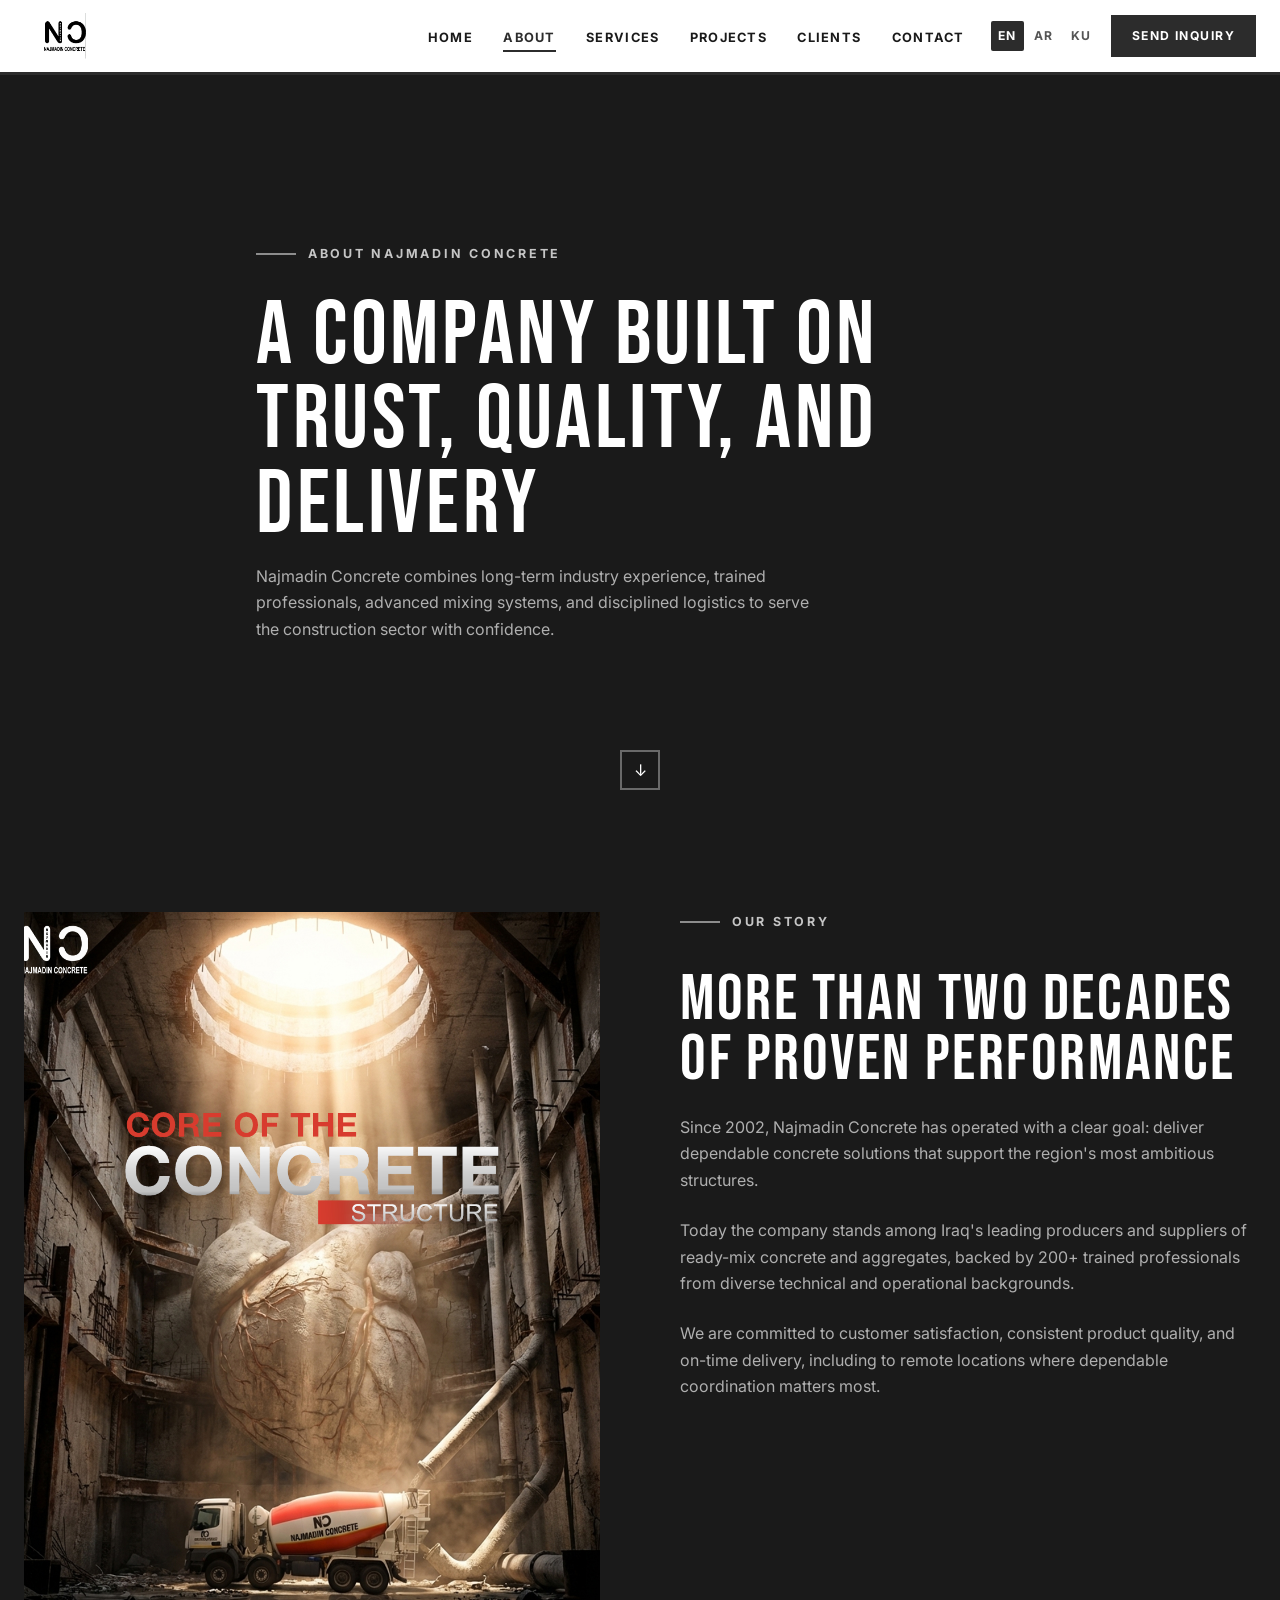
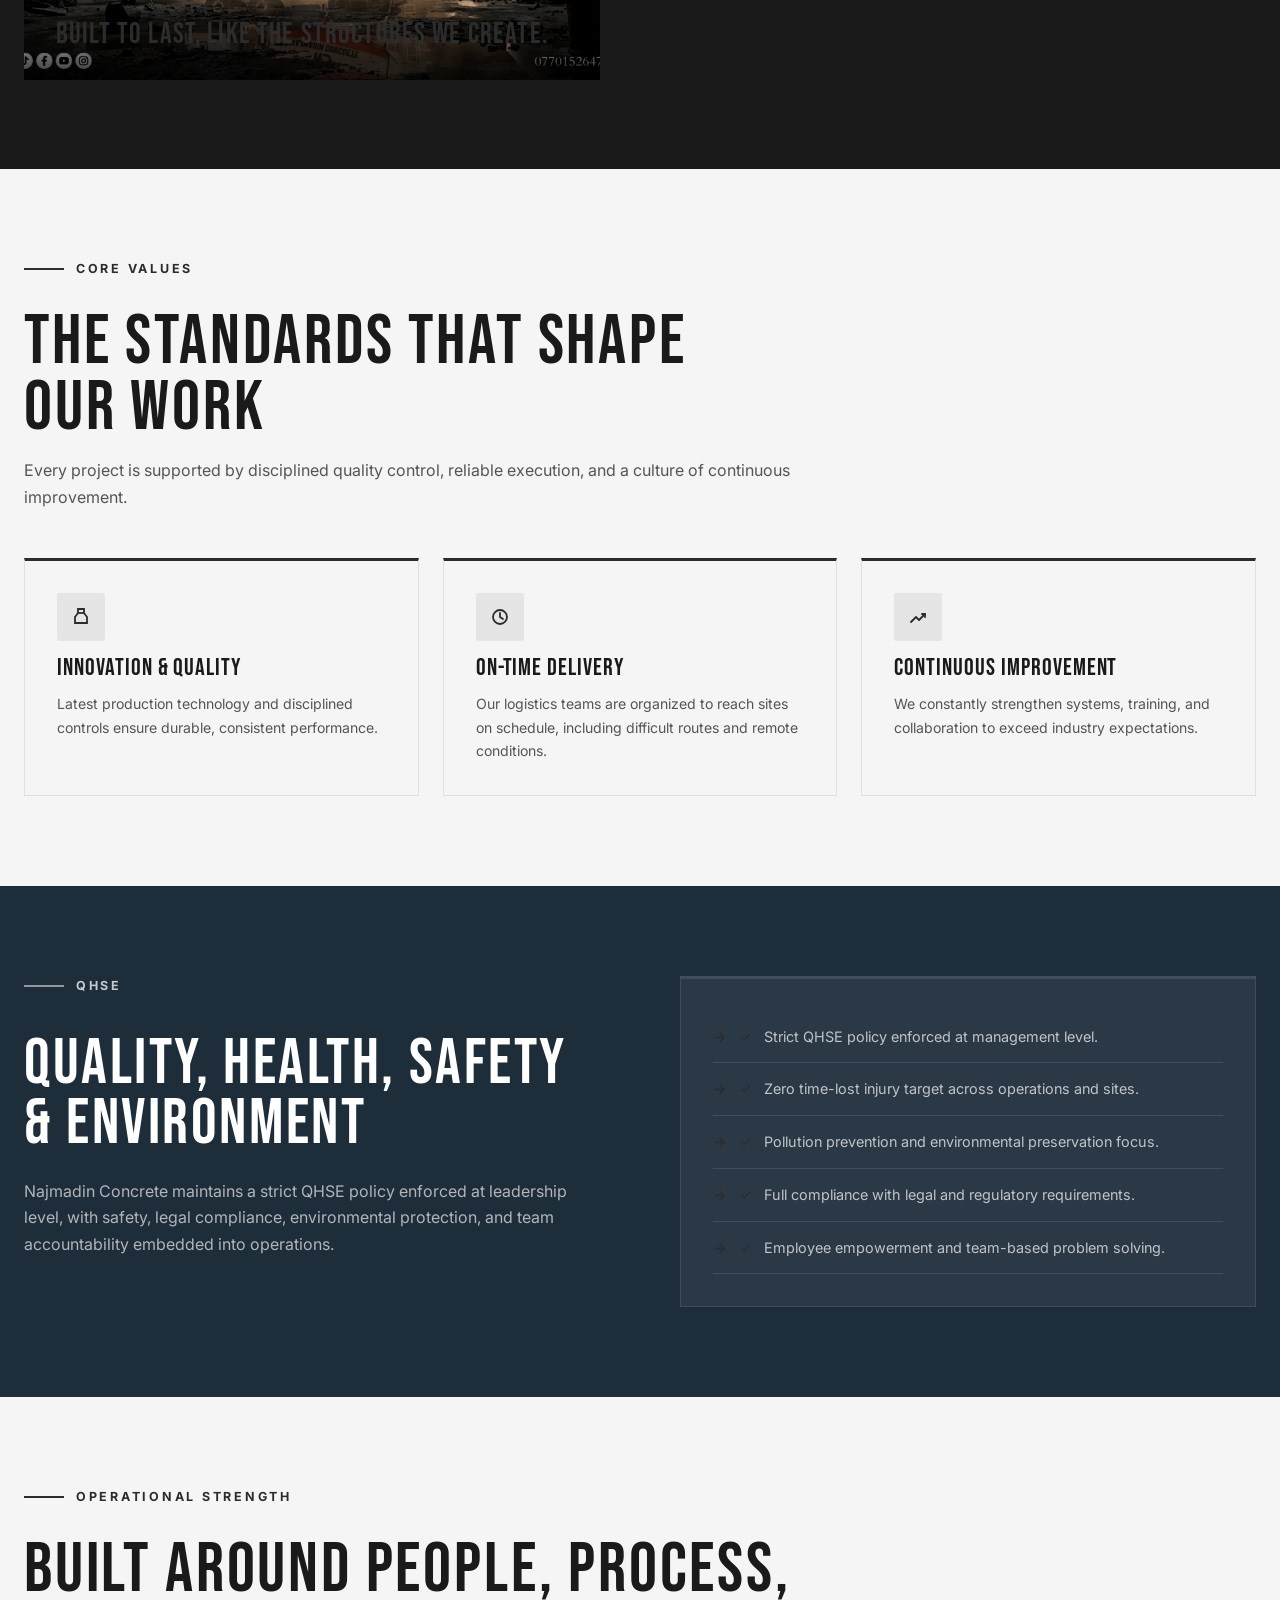
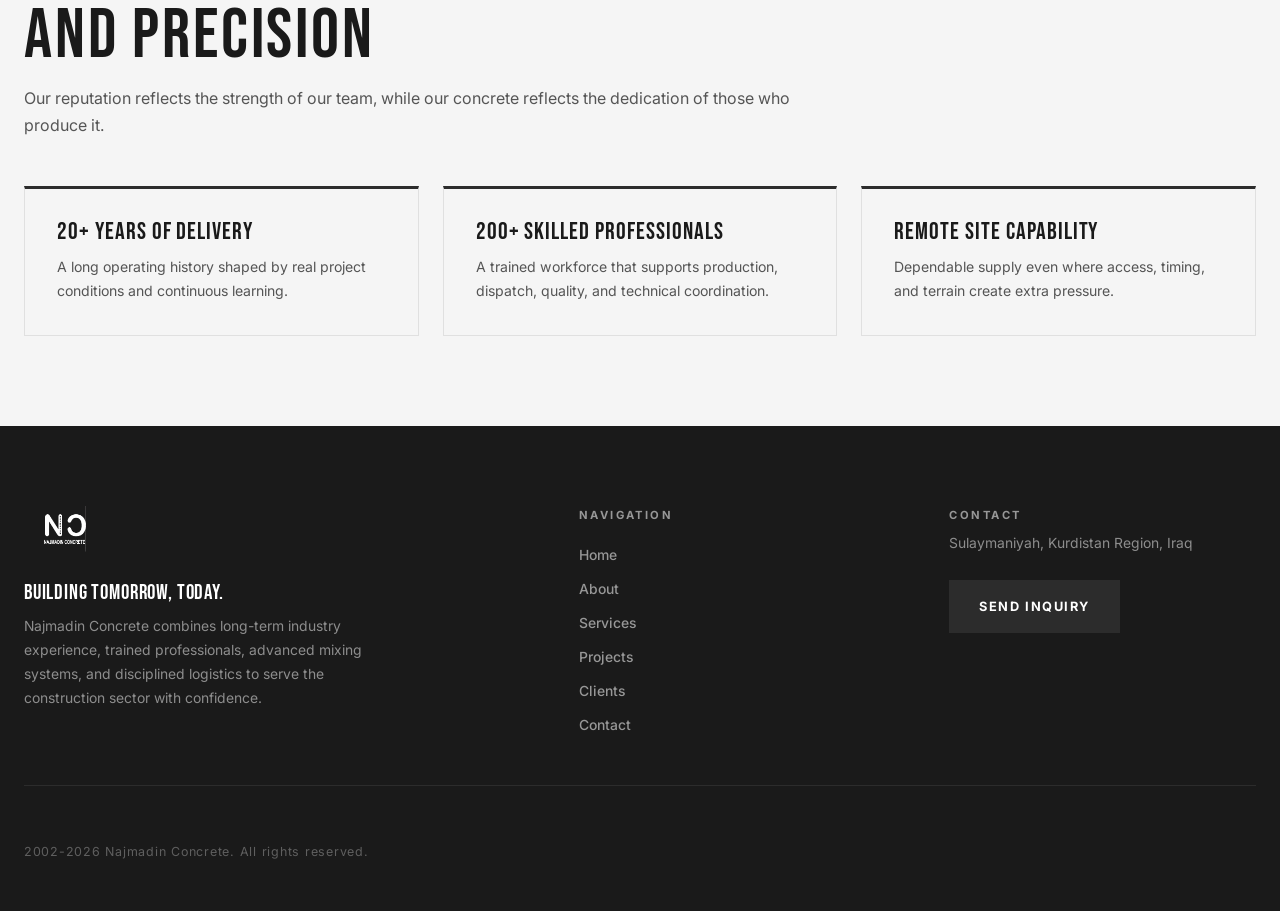
==== commit 3db656c5: "Add animations.js, assets and update layout Add a new animations.js (scroll progress bar, hero trans" ====
--- a/about.html
+++ b/about.html
@@ -16,6 +16,7 @@
     />
     <link rel="stylesheet" href="styles.css" />
     <script src="app.js" defer></script>
+    <script src="animations.js" defer></script>
   </head>
   <body class="page page-about" data-page="about">
     <div class="site-shell">
@@ -27,27 +28,11 @@
       <header class="site-header" id="top">
         <div class="container header-row">
           <a class="brand" href="index.html" data-i18n-aria-label="common.home_label">
-            <span class="brand-mark" aria-hidden="true">
-              <svg viewBox="0 0 132 80" fill="currentColor">
-                <path d="M6 70V10H22L46 46V10H61V70H46L21 33V70H6Z"></path>
-                <path d="M72 19C80 12 90 9 100 9C118 9 126 23 126 40C126 57 118 71 100 71C90 71 80 68 72 61V47C79 55 87 59 95 59C107 59 112 52 112 40C112 28 107 21 95 21C87 21 79 25 72 33V19Z"></path>
-              </svg>
-            </span>
-            <span class="brand-copy">
-              <strong data-i18n="brand.title">Najmadin</strong>
-              <span data-i18n="brand.subtitle">Concrete</span>
+            <span class="brand-logo-clip" aria-hidden="true">
+              <img src="assets/images/logo2.png" alt="" />
             </span>
           </a>
           <div class="header-actions">
-            <div class="language-switcher" role="group" data-i18n-aria-label="common.language_label">
-              <button type="button" data-lang="en" aria-pressed="true">EN</button>
-              <button type="button" data-lang="ar" aria-pressed="false">AR</button>
-              <button type="button" data-lang="ku" aria-pressed="false">KU</button>
-            </div>
-            <a class="header-cta" href="contact.html" data-i18n="button.inquiry">Send Inquiry</a>
-            <button class="nav-toggle" type="button" aria-expanded="false" data-i18n-aria-label="common.menu">
-              <span></span>
-            </button>
             <nav class="nav-panel" aria-label="Primary navigation">
               <ul class="nav-links">
                 <li><a class="nav-link" href="index.html" data-page-link="home" data-i18n="nav.home">Home</a></li>
@@ -58,6 +43,15 @@
                 <li><a class="nav-link" href="contact.html" data-page-link="contact" data-i18n="nav.contact">Contact</a></li>
               </ul>
             </nav>
+            <div class="language-switcher" role="group" data-i18n-aria-label="common.language_label">
+              <button type="button" data-lang="en" aria-pressed="true">EN</button>
+              <button type="button" data-lang="ar" aria-pressed="false">AR</button>
+              <button type="button" data-lang="ku" aria-pressed="false">KU</button>
+            </div>
+            <a class="header-cta" href="contact.html" data-i18n="button.inquiry">Send Inquiry</a>
+            <button class="nav-toggle" type="button" aria-expanded="false" data-i18n-aria-label="common.menu">
+              <span></span>
+            </button>
           </div>
         </div>
       </header>
@@ -201,15 +195,8 @@
         <div class="container footer-grid">
           <div>
             <a class="brand" href="index.html" data-i18n-aria-label="common.home_label">
-              <span class="brand-mark" aria-hidden="true">
-                <svg viewBox="0 0 132 80" fill="currentColor">
-                  <path d="M6 70V10H22L46 46V10H61V70H46L21 33V70H6Z"></path>
-                  <path d="M72 19C80 12 90 9 100 9C118 9 126 23 126 40C126 57 118 71 100 71C90 71 80 68 72 61V47C79 55 87 59 95 59C107 59 112 52 112 40C112 28 107 21 95 21C87 21 79 25 72 33V19Z"></path>
-                </svg>
-              </span>
-              <span class="brand-copy">
-                <strong data-i18n="brand.title">Najmadin</strong>
-                <span data-i18n="brand.subtitle">Concrete</span>
+              <span class="brand-logo-clip" aria-hidden="true">
+                <img src="assets/images/logo2.png" alt="" />
               </span>
             </a>
             <div class="display footer-tagline" data-i18n="footer.tagline">Building Tomorrow, Today.</div>
@@ -218,6 +205,7 @@
             </p>
           </div>
           <nav class="footer-nav" aria-label="Footer navigation">
+            <p class="footer-nav-label">Navigation</p>
             <a href="index.html" data-i18n="nav.home">Home</a>
             <a href="about.html" data-i18n="nav.about">About</a>
             <a href="services.html" data-i18n="nav.services">Services</a>
@@ -225,7 +213,14 @@
             <a href="clients.html" data-i18n="nav.clients">Clients</a>
             <a href="contact.html" data-i18n="nav.contact">Contact</a>
           </nav>
-          <div class="footer-copy" data-footer-year>2002-2026 Najmadin Concrete. All rights reserved.</div>
+          <div>
+            <p class="footer-nav-label">Contact</p>
+            <p class="footer-text" data-i18n="common.location_city">Sulaymaniyah, Kurdistan Region, Iraq</p>
+            <a class="button button-primary" href="contact.html" style="margin-top:1.5rem;display:inline-flex" data-i18n="button.inquiry">Send Inquiry</a>
+          </div>
+        </div>
+        <div class="container">
+          <div class="footer-copy" data-footer-year>&copy; 2002–2026 Najmadin Concrete. All rights reserved.</div>
         </div>
       </footer>
     </div>
--- a/styles.css
+++ b/styles.css
@@ -1,4 +1,4 @@
-@import url("https://fonts.googleapis.com/css2?family=Bodoni+Moda:opsz,wght@6..96,400;6..96,500;6..96,600;6..96,700&family=Manrope:wght@400;500;600;700;800&display=swap");
+@import url("https://fonts.googleapis.com/css2?family=Bebas+Neue&family=Inter:wght@300;400;500;600;700;800&display=swap");
 
 @font-face {
   font-family: "K24 Kurdish";
@@ -6,37 +6,41 @@
   font-weight: 700;
 }
 
+/* ── DESIGN TOKENS (Turner Construction-inspired) ─────────────────── */
 :root {
-  --bg: #0b0b0b;
-  --bg-soft: #131313;
-  --bg-panel: rgba(255, 255, 255, 0.045);
-  --bg-panel-strong: rgba(255, 255, 255, 0.075);
-  --surface: #1b1b1b;
-  --surface-alt: #262626;
-  --surface-blue: #0b2f62;
-  --surface-blue-deep: #081a31;
-  --line: rgba(255, 255, 255, 0.12);
-  --line-strong: rgba(255, 255, 255, 0.22);
-  --text: #ffffff;
-  --text-muted: rgba(255, 255, 255, 0.76);
-  --text-soft: rgba(255, 255, 255, 0.56);
-  --blue: #1e6fe8;
-  --blue-bright: #6aafff;
-  --blue-soft: rgba(30, 111, 232, 0.16);
-  --shadow: 0 26px 60px rgba(0, 0, 0, 0.28);
-  --shadow-soft: 0 18px 40px rgba(0, 0, 0, 0.16);
-  --radius: 28px;
-  --radius-md: 20px;
-  --radius-sm: 16px;
-  --radius-xs: 12px;
-  --container: min(1180px, calc(100vw - 2rem));
-  --container-wide: min(1320px, calc(100vw - 2rem));
-  --section-space: clamp(4.5rem, 7vw, 7.5rem);
+  --bg: #ffffff;
+  --bg-soft: #f5f5f5;
+  --bg-dark: #1a1a1a;
+  --bg-darker: #111111;
+  --accent: #2c2c2c;
+  --accent-dark: #111111;
+  --accent-light: rgba(44,44,44,0.08);
+  --text: #1a1a1a;
+  --text-muted: #555555;
+  --text-soft: #888888;
+  --white: #ffffff;
+  --border: #e0e0e0;
+  --border-dark: rgba(255,255,255,0.1);
+  --shadow: 0 4px 20px rgba(0,0,0,0.08);
+  --shadow-lg: 0 12px 40px rgba(0,0,0,0.14);
+  --transition: 0.28s ease;
+  --container: min(1240px, calc(100vw - 3rem));
+  --container-wide: min(1440px, calc(100vw - 2rem));
+  --section-space: clamp(4rem, 7vw, 7rem);
   --display-font: "Bebas Neue", sans-serif;
   --body-font: "Inter", sans-serif;
-  --noise: url("data:image/svg+xml,%3Csvg xmlns='http://www.w3.org/2000/svg' width='220' height='220' viewBox='0 0 220 220'%3E%3Cfilter id='n'%3E%3CfeTurbulence type='fractalNoise' baseFrequency='0.9' numOctaves='2' stitchTiles='stitch'/%3E%3C/filter%3E%3Crect width='220' height='220' filter='url(%23n)' opacity='0.16'/%3E%3C/svg%3E");
-  --transition: 240ms ease;
-  color-scheme: dark;
+  /* legacy aliases */
+  --blue: #2c2c2c;
+  --blue-bright: #2c2c2c;
+  --blue-soft: rgba(44,44,44,0.08);
+  --surface: #f5f5f5;
+  --surface-alt: #e8e8e8;
+  --line: #e0e0e0;
+  --line-strong: #c8c8c8;
+  --radius: 2px;
+  --radius-md: 2px;
+  --radius-sm: 2px;
+  --radius-xs: 2px;
 }
 
 html[dir="rtl"] {
@@ -44,101 +48,42 @@
   --body-font: "K24 Kurdish", sans-serif;
 }
 
-* {
-  box-sizing: border-box;
-  margin: 0;
-  padding: 0;
-}
-
-html {
-  scroll-behavior: smooth;
-}
+/* ── RESET ────────────────────────────────────────────────────────── */
+*, *::before, *::after { box-sizing: border-box; margin: 0; padding: 0; }
+html { scroll-behavior: smooth; }
 
 body {
   font-family: var(--body-font);
-  background:
-    radial-gradient(
-      circle at top left,
-      rgba(255, 255, 255, 0.06),
-      transparent 36%
-    ),
-    radial-gradient(
-      circle at 85% 12%,
-      rgba(30, 111, 232, 0.14),
-      transparent 18%
-    ),
-    linear-gradient(180deg, #0d0d0d 0%, #141414 42%, #0f0f0f 100%);
+  background: var(--bg);
   color: var(--text);
   line-height: 1.65;
   overflow-x: hidden;
 }
 
-body::before {
-  content: "";
-  position: fixed;
-  inset: 0;
-  background-image: var(--noise);
-  opacity: 0.14;
-  mix-blend-mode: soft-light;
-  pointer-events: none;
-  z-index: -1;
-}
-
-img {
-  display: block;
-  width: 100%;
-}
-
-svg {
-  display: block;
-}
-
-a {
-  color: inherit;
-  text-decoration: none;
-}
-
-button,
-input,
-textarea,
-select {
-  font: inherit;
-  color: inherit;
-}
-
-button {
-  border: 0;
-  background: none;
-  cursor: pointer;
-}
+body::before { display: none; }
+
+img { display: block; width: 100%; }
+svg { display: block; }
+a { color: inherit; text-decoration: none; }
+button, input, textarea, select { font: inherit; color: inherit; }
+button { border: 0; background: none; cursor: pointer; }
 
 :focus-visible {
-  outline: 3px solid rgba(106, 175, 255, 0.92);
+  outline: 3px solid rgba(44,44,44,0.45);
   outline-offset: 3px;
 }
 
-.container,
-.container-wide {
-  margin-inline: auto;
-}
-
-.container {
-  width: var(--container);
-}
-
-.container-wide {
-  width: var(--container-wide);
-}
-
-.site-shell {
-  position: relative;
-  isolation: isolate;
-}
-
+/* ── LAYOUT ─────────────────────────────────────────────────────────── */
+.container, .container-wide { margin-inline: auto; }
+.container { width: var(--container); }
+.container-wide { width: var(--container-wide); }
+.site-shell { position: relative; isolation: isolate; }
+
+/* ── TYPOGRAPHY ──────────────────────────────────────────────────────── */
 .display {
   font-family: var(--display-font);
   text-transform: uppercase;
-  letter-spacing: 0.08em;
+  letter-spacing: 0.04em;
   line-height: 0.94;
   font-weight: 400;
 }
@@ -151,146 +96,81 @@
 html[dir="rtl"] .chip,
 html[dir="rtl"] .field label,
 html[dir="rtl"] .section-note,
-html[dir="rtl"] .logo-card span {
-  text-transform: none;
-  letter-spacing: 0;
-}
-
+html[dir="rtl"] .logo-card span { text-transform: none; letter-spacing: 0; }
+
+.eyebrow {
+  display: inline-flex;
+  align-items: center;
+  gap: 0.75rem;
+  color: var(--accent);
+  font-size: 0.78rem;
+  font-weight: 700;
+  letter-spacing: 0.22em;
+  text-transform: uppercase;
+  margin-bottom: 0.85rem;
+}
+
+.eyebrow::before {
+  content: "";
+  width: 2.5rem;
+  height: 2px;
+  background: var(--accent);
+  flex-shrink: 0;
+}
+
+html[dir="rtl"] .eyebrow::before {
+  background: linear-gradient(270deg, var(--accent), transparent);
+}
+
+/* ── SECTIONS ──────────────────────────────────────────────────────── */
 .section {
   position: relative;
   padding: var(--section-space) 0;
   overflow: clip;
 }
 
-.section-dark {
-  background:
-    linear-gradient(135deg, rgba(255, 255, 255, 0.04), transparent 32%),
-    linear-gradient(180deg, #121212 0%, #171717 100%);
-}
-
-.section-blue {
-  background:
-    radial-gradient(
-      circle at 10% 0%,
-      rgba(106, 175, 255, 0.24),
-      transparent 26%
-    ),
-    linear-gradient(
-      135deg,
-      var(--surface-blue) 0%,
-      var(--surface-blue-deep) 100%
-    );
-}
-
-.section-texture::after {
-  content: "";
-  position: absolute;
-  inset: 0;
-  background-image: var(--noise);
-  opacity: 0.12;
-  pointer-events: none;
-}
-
-.section-cut::before,
-.section-cut::after {
-  content: "";
-  position: absolute;
-  inset-inline: 0;
-  height: 4rem;
-  background: inherit;
-  z-index: 0;
-  pointer-events: none;
-}
-
-.section-cut::before {
-  top: -2rem;
-  clip-path: polygon(0 42%, 100% 0, 100% 100%, 0 100%);
-}
-
-.section-cut::after {
-  bottom: -2rem;
-  clip-path: polygon(0 0, 100% 0, 100% 58%, 0 100%);
-}
-
-.section > .container,
-.section > .container-wide {
-  position: relative;
-  z-index: 1;
-}
-
-.eyebrow {
-  display: inline-flex;
-  align-items: center;
-  gap: 0.8rem;
-  color: var(--blue-bright);
-  font-size: 0.84rem;
-  font-weight: 800;
-  letter-spacing: 0.24em;
-  text-transform: uppercase;
-  margin-bottom: 1rem;
-}
-
-.eyebrow::before {
-  content: "";
-  width: 3rem;
-  height: 2px;
-  background: linear-gradient(90deg, var(--blue), transparent);
-}
-
-html[dir="rtl"] .eyebrow::before {
-  background: linear-gradient(270deg, var(--blue), transparent);
-}
+.section-dark { background: var(--bg-dark); color: var(--white); }
+.section-blue { background: var(--bg-dark); color: var(--white); }
+.section-cut::before, .section-cut::after { display: none; }
+.section-texture::after { display: none; }
+.section > .container, .section > .container-wide { position: relative; z-index: 1; }
 
 .section-head {
   display: grid;
-  gap: 0.95rem;
-  margin-bottom: 2.8rem;
+  gap: 1rem;
+  margin-bottom: 3rem;
   max-width: 48rem;
 }
 
 .section-head h1,
-.section-head h2 {
-  font-size: clamp(2.8rem, 6vw, 5rem);
-}
-
-.section-head p,
-.body-copy,
-.card p,
-.detail-list li,
-.form-note,
-.faq-item p,
-.info-card p,
-.cta-banner p {
-  color: var(--text-muted);
-}
+.section-head h2 { font-size: clamp(2.4rem, 5.5vw, 4.5rem); }
+
+.section-head p, .body-copy, .card p, .detail-list li, .faq-item p,
+.info-card p, .cta-banner p { color: var(--text-muted); }
 
 .section-note {
   color: var(--text-soft);
-  font-size: 0.86rem;
-  font-weight: 700;
-  letter-spacing: 0.12em;
-  text-transform: uppercase;
-}
-
+  font-size: 0.85rem;
+  font-weight: 600;
+  letter-spacing: 0.1em;
+  text-transform: uppercase;
+}
+
+/* ── HEADER ──────────────────────────────────────────────────────────── */
 .site-header {
   position: fixed;
   inset-inline: 0;
   top: 0;
   z-index: 60;
-  padding: 1rem 0;
-  transition:
-    background-color var(--transition),
-    box-shadow var(--transition),
-    backdrop-filter var(--transition),
-    padding var(--transition);
+  background: rgba(255,255,255,0.97);
+  border-bottom: 3px solid var(--accent);
+  padding: 0;
+  transition: box-shadow var(--transition);
 }
 
 .site-header.is-scrolled {
-  background: rgba(8, 8, 8, 0.88);
-  backdrop-filter: blur(16px);
-  box-shadow: 0 12px 32px rgba(0, 0, 0, 0.28);
-  border-bottom: 1px solid rgba(255, 255, 255, 0.06);
-  padding: 0.72rem 0;
+  background: rgba(255,255,255,0.99);
+  box-shadow: 0 4px 24px rgba(0,0,0,0.12);
 }
 
 .header-row {
@@ -298,168 +178,101 @@
   align-items: center;
   justify-content: space-between;
   gap: 1.25rem;
-}
-
-.brand {
-  display: inline-flex;
-  align-items: center;
-  gap: 0.95rem;
-  min-width: 0;
-}
+  height: 72px;
+}
+
+/* Brand */
+.brand { display: inline-flex; align-items: center; gap: 0.9rem; min-width: 0; flex-shrink: 0; }
 
 .brand-mark {
-  width: 4.4rem;
-  height: 4.4rem;
+  width: 3.4rem;
+  height: 3.4rem;
   display: grid;
   place-items: center;
-  border-radius: 22px;
-  background:
-    linear-gradient(
-      135deg,
-      rgba(255, 255, 255, 0.08),
-      rgba(255, 255, 255, 0.02)
-    ),
-    rgba(255, 255, 255, 0.02);
-  border: 1px solid rgba(255, 255, 255, 0.16);
-  box-shadow: inset 0 1px 0 rgba(255, 255, 255, 0.12);
-}
-
-.brand-mark svg {
-  width: 3rem;
-  height: 3rem;
-  color: #fff;
-}
-
-.brand-copy {
-  display: grid;
-  line-height: 0.9;
-}
-
-.brand-copy strong,
-.brand-copy span {
-  font-family: var(--display-font);
-  font-weight: 400;
-}
-
-.brand-copy strong {
-  font-size: 1.55rem;
-  letter-spacing: 0.08em;
-}
-
-.brand-copy span {
-  font-size: 0.96rem;
-  color: var(--text-soft);
-  letter-spacing: 0.14em;
-}
-
-html[dir="rtl"] .brand-copy strong,
-html[dir="rtl"] .brand-copy span {
-  letter-spacing: 0;
-}
-
-.header-actions {
-  display: flex;
-  align-items: center;
-  gap: 0.9rem;
-}
+  background: var(--bg-dark);
+  border-radius: 3px;
+}
+
+.brand-mark svg { width: 2.3rem; height: 2.3rem; color: var(--accent); }
+
+.brand-copy { display: grid; line-height: 0.9; }
+.brand-copy strong, .brand-copy span { font-family: var(--display-font); font-weight: 400; }
+.brand-copy strong { font-size: 1.45rem; letter-spacing: 0.08em; color: var(--bg-dark); }
+.brand-copy span { font-size: 0.88rem; color: var(--accent); letter-spacing: 0.14em; }
+html[dir="rtl"] .brand-copy strong, html[dir="rtl"] .brand-copy span { letter-spacing: 0; }
+
+/* Header Actions */
+.header-actions { display: flex; align-items: center; gap: 0.75rem; }
 
 .language-switcher {
   display: inline-flex;
   align-items: center;
-  gap: 0.3rem;
-  padding: 0.35rem;
-  border-radius: 999px;
-  background: rgba(255, 255, 255, 0.05);
-  border: 1px solid rgba(255, 255, 255, 0.1);
+  gap: 0.2rem;
   direction: ltr;
 }
 
 .language-switcher button {
-  min-width: 2.4rem;
-  height: 2.2rem;
-  padding: 0 0.7rem;
-  border-radius: 999px;
-  color: var(--text-soft);
-  font-size: 0.82rem;
-  font-weight: 800;
-  letter-spacing: 0.12em;
-  text-transform: uppercase;
-  transition:
-    background-color var(--transition),
-    color var(--transition),
-    transform var(--transition);
-}
-
-.language-switcher button.is-active {
-  background: var(--blue);
-  color: #fff;
-  transform: translateY(-1px);
-}
+  min-width: 2rem;
+  height: 1.9rem;
+  padding: 0 0.45rem;
+  border-radius: 2px;
+  color: var(--text-muted);
+  font-size: 0.76rem;
+  font-weight: 700;
+  letter-spacing: 0.1em;
+  text-transform: uppercase;
+  transition: background-color var(--transition), color var(--transition);
+}
+
+.language-switcher button.is-active { background: var(--accent); color: var(--white); }
 
 .nav-toggle {
   display: none;
-  width: 3rem;
-  height: 3rem;
-  border-radius: 50%;
-  border: 1px solid var(--line);
-  background: rgba(255, 255, 255, 0.04);
+  width: 2.7rem;
+  height: 2.7rem;
+  border-radius: 2px;
+  border: 1.5px solid rgba(0,0,0,0.25);
+  background: transparent;
   align-items: center;
   justify-content: center;
+  flex-shrink: 0;
 }
 
 .nav-toggle span,
 .nav-toggle span::before,
 .nav-toggle span::after {
   display: block;
-  width: 1.2rem;
+  width: 1.15rem;
   height: 2px;
-  border-radius: 999px;
-  background: #fff;
+  border-radius: 0;
+  background: var(--text);
   content: "";
-  transition:
-    transform var(--transition),
-    opacity var(--transition);
-}
-
-.nav-toggle span::before {
-  transform: translateY(-0.35rem);
-}
-
-.nav-toggle span::after {
-  transform: translateY(0.23rem);
-}
-
-.nav-toggle[aria-expanded="true"] span {
-  background: transparent;
-}
-
-.nav-toggle[aria-expanded="true"] span::before {
-  transform: translateY(0) rotate(45deg);
-}
-
-.nav-toggle[aria-expanded="true"] span::after {
-  transform: translateY(-0.02rem) rotate(-45deg);
-}
-
-.nav-panel {
-  display: flex;
-  align-items: center;
-}
+  transition: transform var(--transition), opacity var(--transition);
+}
+
+.nav-toggle span::before { transform: translateY(-0.34rem); }
+.nav-toggle span::after { transform: translateY(0.22rem); }
+.nav-toggle[aria-expanded="true"] span { background: transparent; }
+.nav-toggle[aria-expanded="true"] span::before { transform: translateY(0) rotate(45deg); }
+.nav-toggle[aria-expanded="true"] span::after { transform: translateY(-0.02rem) rotate(-45deg); }
+
+/* Desktop Nav */
+.nav-panel { display: flex; align-items: center; }
 
 .nav-links {
   display: flex;
   align-items: center;
-  gap: 1.4rem;
+  gap: 0.1rem;
   list-style: none;
 }
 
 .nav-link {
   position: relative;
-  padding-bottom: 0.22rem;
-  color: rgba(255, 255, 255, 0.78);
-  font-size: 0.9rem;
-  font-weight: 800;
-  letter-spacing: 0.12em;
+  padding: 0.45rem 0.9rem;
+  color: var(--text);
+  font-size: 0.8rem;
+  font-weight: 700;
+  letter-spacing: 0.1em;
   text-transform: uppercase;
   transition: color var(--transition);
 }
@@ -467,4384 +280,1605 @@
 .nav-link::after {
   content: "";
   position: absolute;
-  inset-inline: 0;
   bottom: 0;
+  left: 0.9rem;
+  right: 0.9rem;
   height: 2px;
-  background: var(--blue);
+  background: var(--accent);
   transform: scaleX(0);
   transform-origin: center;
   transition: transform var(--transition);
 }
 
-.nav-link:hover,
-.nav-link:focus-visible,
-.nav-link.is-current {
+.nav-link:hover, .nav-link:focus-visible, .nav-link.is-current { color: var(--accent); }
+.nav-link:hover::after, .nav-link:focus-visible::after, .nav-link.is-current::after { transform: scaleX(1); }
+
+.home-nav-preview { display: none; }
+
+.header-cta {
+  display: inline-flex;
+  align-items: center;
+  gap: 0.45rem;
+  background: var(--accent);
+  color: var(--white);
+  font-size: 0.76rem;
+  font-weight: 700;
+  letter-spacing: 0.12em;
+  text-transform: uppercase;
+  padding: 0.7rem 1.3rem;
+  transition: background-color var(--transition);
+  white-space: nowrap;
+  flex-shrink: 0;
+}
+
+.header-cta:hover { background: var(--accent-dark); }
+
+.page-main { padding-top: 72px; }
+
+/* ── BODY READY STATE (home only — other pages never get .is-ready) ── */
+body.page-home:not(.is-ready) .site-shell { opacity: 0; }
+body.page-home.is-ready .site-shell { opacity: 1; transition: opacity 0.4s ease; }
+
+/* ── PRELOADER ────────────────────────────────────────────────────── */
+.home-preloader {
+  position: fixed;
+  inset: 0;
+  z-index: 200;
+  background: var(--bg-dark);
+  display: flex;
+  align-items: center;
+  justify-content: center;
+}
+
+.home-preloader__sheet { text-align: center; color: var(--white); }
+
+.home-preloader__title {
+  font-family: var(--display-font);
+  font-size: clamp(3rem, 10vw, 7rem);
+  letter-spacing: 0.06em;
+  text-transform: uppercase;
+  line-height: 0.9;
+  display: flex;
+  flex-direction: column;
+}
+
+.home-preloader__eyebrow {
+  font-size: 0.75rem;
+  letter-spacing: 0.2em;
+  text-transform: uppercase;
+  color: var(--accent);
+  margin-bottom: 1rem;
+}
+
+.home-preloader.is-dismissed {
+  opacity: 0;
+  pointer-events: none;
+  transition: opacity 0.7s ease;
+}
+
+/* ── BUTTONS ─────────────────────────────────────────────────────── */
+.button, .btn {
+  display: inline-flex;
+  align-items: center;
+  gap: 0.5rem;
+  padding: 0.875rem 1.75rem;
+  font-size: 0.8rem;
+  font-weight: 700;
+  letter-spacing: 0.12em;
+  text-transform: uppercase;
+  transition: background-color var(--transition), color var(--transition), border-color var(--transition);
+  cursor: pointer;
+  white-space: nowrap;
+}
+
+.button-primary, .btn-primary {
+  background: var(--accent);
+  color: var(--white);
+  border: 2px solid var(--accent);
+}
+.button-primary:hover, .btn-primary:hover {
+  background: var(--accent-dark);
+  border-color: var(--accent-dark);
+}
+
+.button-secondary, .btn-secondary, .btn-outline {
+  background: transparent;
   color: var(--text);
-}
-
-.nav-link:hover::after,
-.nav-link:focus-visible::after,
-.nav-link.is-current::after {
-  transform: scaleX(1);
-}
-
-.page-main {
-  padding-top: 6.4rem;
-}
-
-.page-hero {
+  border: 2px solid var(--text);
+}
+.button-secondary:hover, .btn-secondary:hover, .btn-outline:hover {
+  background: var(--text);
+  color: var(--white);
+}
+
+.btn-white {
+  background: var(--white);
+  color: var(--bg-dark);
+  border: 2px solid var(--white);
+}
+.btn-white:hover { background: transparent; color: var(--white); }
+
+.cta-actions { display: flex; align-items: center; gap: 1rem; flex-wrap: wrap; margin-top: 2.5rem; }
+
+/* ── MOTION CURSOR ───────────────────────────────────────────────── */
+.motion-cursor { display: none; }
+
+/* ── REVEAL ──────────────────────────────────────────────────────── */
+.reveal {
+  opacity: 0;
+  transform: translateY(18px);
+  transition: opacity 0.45s ease, transform 0.45s ease;
+}
+.reveal.is-visible { opacity: 1; transform: none; }
+.reveal[data-delay="1"] { transition-delay: 0.1s; }
+.reveal[data-delay="2"] { transition-delay: 0.2s; }
+.reveal[data-delay="3"] { transition-delay: 0.3s; }
+
+/* ── HOME HERO (video/image) ─────────────────────────────────────── */
+.home-entrance {
   position: relative;
-  min-height: min(88vh, 52rem);
-  display: flex;
-  align-items: center;
-  padding: clamp(4rem, 7vw, 7rem) 0;
-  overflow: clip;
-}
-
-.page-hero::before {
+  height: 100svh;
+  min-height: 560px;
+  padding: 0 !important;
+  overflow: hidden;
+  display: flex;
+  align-items: flex-end;
+}
+
+.home-entrance-media {
+  position: absolute;
+  inset: 0;
+  z-index: 0;
+}
+
+.home-entrance-media video {
+  width: 100%;
+  height: 100%;
+  object-fit: cover;
+  object-position: center;
+}
+
+.home-entrance-media-main {
+  position: absolute;
+  inset: 0;
+  margin: 0;
+  display: none; /* hidden when video present */
+}
+
+.home-entrance-media-main img {
+  width: 100%;
+  height: 100%;
+  object-fit: cover;
+}
+
+/* Gradient overlay */
+.home-entrance::after {
   content: "";
   position: absolute;
   inset: 0;
-  background-image: var(--noise);
-  opacity: 0.13;
-  mix-blend-mode: soft-light;
+  background: linear-gradient(
+    to bottom,
+    rgba(0,0,0,0.25) 0%,
+    rgba(0,0,0,0.5) 55%,
+    rgba(0,0,0,0.72) 100%
+  );
+  z-index: 1;
+  pointer-events: none;
+}
+
+.home-entrance-shell {
+  position: relative;
+  z-index: 2;
+  width: var(--container);
+  margin: 0 auto;
+  padding: 0 0 5.5rem;
+  display: flex;
+  flex-direction: column;
+}
+
+.home-entrance-copy { max-width: 960px; }
+.home-entrance-copy .eyebrow { color: var(--accent); margin-bottom: 1.5rem; }
+
+.home-entrance-title {
+  font-family: var(--display-font);
+  font-size: clamp(4.5rem, 10vw, 10rem);
+  text-transform: uppercase;
+  letter-spacing: 0.02em;
+  line-height: 0.88;
+  color: var(--white);
+  margin-bottom: 1rem;
+}
+
+.home-entrance-title em { color: var(--accent); font-style: normal; }
+
+.home-entrance-subtitle {
+  font-family: var(--display-font);
+  font-size: clamp(1.6rem, 3.5vw, 3rem);
+  text-transform: uppercase;
+  letter-spacing: 0.06em;
+  color: rgba(255,255,255,0.7);
+  margin-bottom: 1.5rem;
+}
+
+.home-entrance-body {
+  max-width: 520px;
+  color: rgba(255,255,255,0.7);
+  font-size: 1rem;
+  line-height: 1.72;
+}
+
+.home-entrance-footer {
+  display: flex;
+  align-items: flex-end;
+  justify-content: space-between;
+  margin-top: 3.5rem;
+  flex-wrap: wrap;
+  gap: 2rem;
+}
+
+.home-entrance-stats { display: flex; gap: 3.5rem; flex-wrap: wrap; }
+
+.metric-number {
+  font-family: var(--display-font);
+  font-size: clamp(2.5rem, 5vw, 4.5rem);
+  color: var(--white);
+  line-height: 1;
+  letter-spacing: 0.04em;
+}
+
+.metric-label {
+  font-size: 0.7rem;
+  letter-spacing: 0.14em;
+  text-transform: uppercase;
+  color: rgba(255,255,255,0.5);
+  margin-top: 0.4rem;
+  max-width: 160px;
+  line-height: 1.4;
+}
+
+.home-entrance-next {
+  width: 3.2rem;
+  height: 3.2rem;
+  border: 2px solid rgba(255,255,255,0.45);
+  display: flex;
+  align-items: center;
+  justify-content: center;
+  color: var(--white);
+  font-size: 1.3rem;
+  flex-shrink: 0;
+  animation: bounceDown 2.2s ease-in-out infinite;
+}
+
+.home-entrance-next span::before { content: "↓"; display: block; }
+
+@keyframes bounceDown {
+  0%, 100% { transform: translateY(0); }
+  50% { transform: translateY(7px); }
+}
+
+/* ── ACTION CARDS (Turner signature 3-column) ────────────────────── */
+.action-cards {
+  display: grid;
+  grid-template-columns: repeat(3, 1fr);
+  background: var(--bg-dark);
+}
+
+.action-card {
+  display: flex;
+  flex-direction: column;
+  gap: 1.25rem;
+  padding: 3.5rem 2.5rem;
+  color: var(--white);
+  border-right: 1px solid rgba(255,255,255,0.08);
+  text-decoration: none;
+  transition: background-color var(--transition);
+}
+
+.action-card:last-child { border-right: none; }
+.action-card:hover { background: #242424; }
+
+.action-card-icon {
+  width: 50px;
+  height: 50px;
+  border: 2px solid rgba(255,255,255,0.35);
+  border-radius: 50%;
+  display: flex;
+  align-items: center;
+  justify-content: center;
+  transition: background-color var(--transition), border-color var(--transition);
+  flex-shrink: 0;
+}
+
+.action-card-icon svg {
+  width: 18px;
+  height: 18px;
+  stroke: white;
+  fill: none;
+  stroke-width: 2.5;
+  stroke-linecap: round;
+  stroke-linejoin: round;
+}
+
+.action-card:hover .action-card-icon {
+  background: var(--accent);
+  border-color: var(--accent);
+}
+
+.action-card-title {
+  font-family: var(--display-font);
+  font-size: 2.4rem;
+  letter-spacing: 0.04em;
+  text-transform: uppercase;
+  line-height: 0.95;
+  color: var(--white);
+}
+
+.action-card-body {
+  font-size: 0.9rem;
+  color: rgba(255,255,255,0.55);
+  line-height: 1.72;
+  max-width: 280px;
+}
+
+/* ── HOME EDITORIAL / SCROLL SLIDER ──────────────────────────────── */
+.home-editorial { padding: 0; background: var(--bg-soft); }
+.home-editorial-stage { position: relative; }
+
+.home-editorial-progress {
+  display: flex;
+  align-items: center;
+  gap: 1.5rem;
+  padding: 2rem 0;
+  width: var(--container-wide);
+  margin: 0 auto;
+}
+
+.home-editorial-progress-label {
+  font-size: 0.7rem;
+  letter-spacing: 0.18em;
+  text-transform: uppercase;
+  color: var(--text-muted);
+  white-space: nowrap;
+}
+
+.home-editorial-progress-bar { flex: 1; height: 2px; background: var(--border); }
+.home-editorial-progress-bar span {
+  display: block;
+  height: 100%;
+  background: var(--accent);
+  width: 0%;
+  transition: width 0.1s linear;
+}
+
+/* Slide overrides (index.html inline styles for hijack) */
+/* The slide component colors adapt from inline styles already set */
+
+/* ── HOME SERVICES ──────────────────────────────────────────────── */
+.home-service-lab { background: var(--bg-soft); }
+
+.home-service-lab-grid {
+  display: grid;
+  grid-template-columns: 1fr 1fr;
+  gap: 5rem;
+  align-items: start;
+}
+
+.home-service-lab-copy .display {
+  color: var(--text);
+  font-size: clamp(2.4rem, 4.5vw, 4rem);
+  margin-bottom: 1rem;
+}
+
+.home-service-lab-copy .body-copy { color: var(--text-muted); margin-bottom: 2rem; }
+
+.home-service-list {
+  display: flex;
+  flex-direction: column;
+  border-top: 1px solid var(--border);
+  margin: 2rem 0;
+}
+
+.home-service-item {
+  display: grid;
+  grid-template-columns: 3rem 1fr;
+  gap: 1rem;
+  padding: 1.25rem 0;
+  border-bottom: 1px solid var(--border);
+  text-align: left;
+  cursor: pointer;
+  align-items: start;
+}
+
+.home-service-index {
+  font-size: 0.7rem;
+  font-weight: 700;
+  letter-spacing: 0.15em;
+  color: var(--accent);
+  padding-top: 0.28rem;
+}
+
+.home-service-name {
+  font-size: 1.35rem;
+  color: var(--text);
+  display: block;
+  margin-bottom: 0.3rem;
+}
+
+.home-service-item.is-active .home-service-name { color: var(--accent); }
+
+.home-service-text {
+  font-size: 0.87rem;
+  color: var(--text-muted);
+  line-height: 1.65;
+  grid-column: 2;
+  display: none;
+}
+
+.home-service-item.is-active .home-service-text { display: block; }
+
+.home-service-visual { position: sticky; top: 6rem; }
+
+.home-service-panel {
+  display: none;
+  aspect-ratio: 3/4;
+  overflow: hidden;
+  margin: 0;
+}
+
+.home-service-panel.is-active { display: block; }
+.home-service-panel img { width: 100%; height: 100%; object-fit: cover; }
+
+.service-standard-strip {
+  display: flex;
+  align-items: center;
+  justify-content: space-between;
+  gap: 1.5rem;
+  flex-wrap: wrap;
+}
+
+/* ── POSTER FRAME ────────────────────────────────────────────────── */
+.poster-frame { overflow: hidden; position: relative; margin: 0; }
+.poster-frame img { width: 100%; height: 100%; object-fit: cover; transition: transform 0.6s ease; }
+.poster-frame:hover img { transform: scale(1.04); }
+
+/* ── HOME PROJECT JOURNAL ─────────────────────────────────────────── */
+.home-project-journal { background: var(--bg); }
+.home-journal-head { max-width: 600px; }
+.home-journal-head .display { color: var(--text); }
+.home-journal-head p { color: var(--text-muted); }
+
+.home-journal-grid {
+  display: grid;
+  grid-template-columns: 1fr 1fr;
+  gap: 1.5rem;
+  margin-top: 2.5rem;
+}
+
+.home-journal-feature {
+  grid-column: 1;
+  grid-row: 1 / 3;
+  display: flex;
+  flex-direction: column;
+  overflow: hidden;
+}
+
+.home-journal-feature-media { flex: 1; min-height: 320px; overflow: hidden; margin: 0; }
+.home-journal-feature-media img { width: 100%; height: 100%; object-fit: cover; transition: transform 0.5s ease; }
+.home-journal-feature:hover .home-journal-feature-media img { transform: scale(1.04); }
+
+.home-journal-feature-copy {
+  padding: 1.5rem 0;
+  border-top: 3px solid var(--accent);
+}
+
+.home-journal-card { display: flex; flex-direction: column; overflow: hidden; }
+.home-journal-card figure { aspect-ratio: 4/3; overflow: hidden; margin: 0; }
+.home-journal-card figure img { width: 100%; height: 100%; object-fit: cover; transition: transform 0.5s ease; }
+.home-journal-card:hover figure img { transform: scale(1.04); }
+
+.home-journal-card-copy {
+  padding: 1.25rem 0;
+  border-top: 3px solid var(--accent);
+}
+
+.kicker {
+  display: block;
+  font-size: 0.7rem;
+  font-weight: 700;
+  letter-spacing: 0.2em;
+  text-transform: uppercase;
+  color: var(--accent);
+  margin-bottom: 0.5rem;
+}
+
+.home-journal-feature-copy h3,
+.home-journal-card-copy h3 {
+  font-family: var(--display-font);
+  font-size: 1.5rem;
+  letter-spacing: 0.04em;
+  text-transform: uppercase;
+  color: var(--text);
+  margin-bottom: 0.3rem;
+}
+
+.home-journal-feature-copy p,
+.home-journal-card-copy p { font-size: 0.85rem; color: var(--text-muted); }
+
+/* ── HOME TRUST / CLIENTS ─────────────────────────────────────────── */
+.home-trust-band { background: var(--bg-soft); }
+
+.home-trust-grid {
+  display: grid;
+  grid-template-columns: 1fr 1.25fr 1fr;
+  gap: 4rem;
+  align-items: start;
+}
+
+.home-trust-image { aspect-ratio: 3/4; overflow: hidden; margin: 0; }
+.home-trust-image img { width: 100%; height: 100%; object-fit: cover; }
+
+.home-trust-copy .display { font-size: clamp(2rem, 4vw, 3rem); color: var(--text); margin-bottom: 1rem; }
+.home-trust-copy .body-copy { color: var(--text-muted); }
+
+.client-ribbon-grid {
+  display: grid;
+  grid-template-columns: 1fr 1fr;
+  gap: 0;
+  margin-top: 2rem;
+  border-top: 1px solid var(--border);
+  border-left: 1px solid var(--border);
+}
+
+.client-ribbon-grid span {
+  padding: 0.9rem 0.75rem;
+  border-bottom: 1px solid var(--border);
+  border-right: 1px solid var(--border);
+  font-size: 0.8rem;
+  font-weight: 600;
+  color: var(--text-muted);
+  text-transform: uppercase;
+  letter-spacing: 0.08em;
+}
+
+.home-trust-cta {
+  background: var(--bg-dark);
+  color: var(--white);
+  padding: 3rem 2.5rem;
+}
+
+.home-trust-cta .eyebrow { color: var(--accent); }
+.home-trust-cta .display { font-size: clamp(1.8rem, 3vw, 2.4rem); color: var(--white); margin-bottom: 1rem; }
+.home-trust-cta p { color: rgba(255,255,255,0.6); font-size: 0.9rem; line-height: 1.72; }
+.home-trust-cta .cta-actions { margin-top: 2rem; }
+.home-trust-cta .button-primary { background: var(--accent); border-color: var(--accent); }
+.home-trust-cta .button-secondary { border-color: rgba(255,255,255,0.35); color: var(--white); }
+.home-trust-cta .button-secondary:hover { background: rgba(255,255,255,0.1); }
+
+/* ── FOOTER ──────────────────────────────────────────────────────── */
+.site-footer {
+  background: var(--bg-dark);
+  color: var(--white);
+  padding: 5rem 0 2rem;
+}
+
+.footer-grid {
+  display: grid;
+  grid-template-columns: 1.6fr 1fr 1fr;
+  gap: 4rem;
+  padding-bottom: 3rem;
+  border-bottom: 1px solid rgba(255,255,255,0.08);
+  margin-bottom: 2rem;
+}
+
+.footer-grid .brand-copy strong { color: var(--white); }
+.footer-grid .brand-copy span { color: var(--accent); }
+.footer-grid .brand-mark { background: rgba(255,255,255,0.08); }
+
+.footer-tagline {
+  font-size: 1.3rem;
+  color: var(--white);
+  margin: 1.5rem 0 0.75rem;
+}
+
+.footer-text {
+  font-size: 0.87rem;
+  color: rgba(255,255,255,0.5);
+  line-height: 1.72;
+  max-width: 360px;
+}
+
+.footer-nav { display: flex; flex-direction: column; gap: 0.7rem; }
+
+.footer-nav-label {
+  font-size: 0.7rem;
+  letter-spacing: 0.22em;
+  text-transform: uppercase;
+  color: var(--accent);
+  margin-bottom: 0.5rem;
+  font-weight: 700;
+}
+
+.footer-nav a {
+  font-size: 0.87rem;
+  color: rgba(255,255,255,0.55);
+  transition: color var(--transition);
+  font-weight: 500;
+}
+
+.footer-nav a:hover { color: var(--white); }
+
+.footer-copy {
+  grid-column: 1 / -1;
+  font-size: 0.78rem;
+  color: rgba(255,255,255,0.3);
+  letter-spacing: 0.06em;
+  padding: 1.5rem 0 1rem;
+}
+
+/* ── PAGE HERO (inner pages) ─────────────────────────────────────── */
+.page-hero {
+  position: relative;
+  min-height: min(60vh, 44rem);
+  display: flex;
+  align-items: flex-end;
+  padding: 0;
+  overflow: hidden;
+  background: var(--bg-dark);
 }
 
 .page-hero::after {
   content: "";
   position: absolute;
   inset: 0;
-  background: repeating-linear-gradient(
-    118deg,
-    transparent 0 92px,
-    rgba(255, 255, 255, 0.03) 92px 94px,
-    transparent 94px 190px
-  );
-  opacity: 0.22;
-  mask-image: linear-gradient(
-    180deg,
-    transparent 0,
-    rgba(0, 0, 0, 0.92) 18%,
-    rgba(0, 0, 0, 1) 84%,
-    transparent 100%
-  );
-}
-
-.page-hero .container,
-.page-hero .container-wide {
+  background: linear-gradient(to bottom, rgba(0,0,0,0.2), rgba(0,0,0,0.68));
+  z-index: 1;
+}
+
+.page-hero .container, .page-hero .container-wide {
   position: relative;
-  z-index: 1;
-}
-
-.page-home .page-hero {
-  background:
-    radial-gradient(
-      circle at 76% 18%,
-      rgba(255, 255, 255, 0.12),
-      transparent 16%
-    ),
-    linear-gradient(145deg, rgba(255, 255, 255, 0.04), transparent 25%),
-    linear-gradient(180deg, #101010 0%, #151515 100%);
-}
-
-.page-about {
-  --page-hero-art: url("assets/images/3%20(2).jpg");
-}
-
-.page-services {
-  --page-hero-art: url("assets/images/22.jpg");
-}
-
-.page-projects {
-  --page-hero-art: url("assets/images/1%20(1).jpg");
-}
-
-.page-clients {
-  --page-hero-art: url("assets/images/4%20(1).jpg");
-}
-
-.page-contact {
-  --page-hero-art: url("assets/images/2%20(1).jpg");
-}
-
-.page-about,
-.page-services,
-.page-projects,
-.page-clients,
-.page-contact {
-  --page-hero-art-position: calc(100% - 1.5rem) center;
-  --page-hero-art-size: auto 94%;
-}
-
-html[dir="rtl"] .page-about,
-html[dir="rtl"] .page-services,
-html[dir="rtl"] .page-projects,
-html[dir="rtl"] .page-clients,
-html[dir="rtl"] .page-contact {
-  --page-hero-art-position: 1.5rem center;
-}
-
-.page-about .page-hero,
-.page-services .page-hero,
-.page-projects .page-hero,
-.page-clients .page-hero,
-.page-contact .page-hero {
-  background:
-    linear-gradient(
-      90deg,
-      rgba(3, 5, 10, 0.96) 0%,
-      rgba(3, 5, 10, 0.84) 42%,
-      rgba(3, 5, 10, 0.42) 72%,
-      rgba(3, 5, 10, 0.88) 100%
-    ),
-    radial-gradient(
-      circle at 18% 16%,
-      rgba(115, 193, 255, 0.18),
-      transparent 22%
-    ),
-    var(--page-hero-art) var(--page-hero-art-position) /
-      var(--page-hero-art-size) no-repeat,
-    linear-gradient(135deg, #09111d 0%, #04070d 100%);
-}
-
-.hero-grid,
-.story-grid,
-.split-grid,
-.contact-layout,
-.feature-row {
-  display: grid;
-  grid-template-columns: repeat(2, minmax(0, 1fr));
-  gap: clamp(1.4rem, 4vw, 3rem);
-  align-items: center;
-}
-
-html[dir="rtl"] .hero-grid,
-html[dir="rtl"] .story-grid,
-html[dir="rtl"] .split-grid,
-html[dir="rtl"] .contact-layout,
-html[dir="rtl"] .feature-row {
-  direction: rtl;
-}
-
-.hero-copy {
-  max-width: 42rem;
-}
-
-.hero-title {
-  font-size: clamp(3rem, 10vw, 6rem);
-  margin-bottom: 1rem;
-}
-
-.hero-text {
-  max-width: 38rem;
-  color: var(--text-muted);
-  font-size: clamp(1rem, 2vw, 1.2rem);
-  margin-bottom: 1.6rem;
-}
-
-.hero-actions,
-.chip-row {
-  display: flex;
-  flex-wrap: wrap;
-  gap: 0.8rem;
-}
-
-.button {
-  display: inline-flex;
-  align-items: center;
-  justify-content: center;
-  gap: 0.6rem;
-  min-height: 3.4rem;
-  padding: 0.85rem 1.45rem;
-  border-radius: 999px;
-  border: 1px solid transparent;
-  font-size: 0.92rem;
-  font-weight: 800;
-  letter-spacing: 0.14em;
-  text-transform: uppercase;
-  transition:
-    transform var(--transition),
-    box-shadow var(--transition),
-    border-color var(--transition),
-    background-color var(--transition);
-}
-
-.button:hover,
-.button:focus-visible {
-  transform: translateY(-4px);
-}
-
-.button-primary {
-  background: linear-gradient(135deg, var(--blue) 0%, #0f59cf 100%);
-  box-shadow: 0 16px 36px rgba(30, 111, 232, 0.34);
-}
-
-.button-secondary {
-  background: rgba(255, 255, 255, 0.05);
-  border-color: rgba(255, 255, 255, 0.22);
-}
-
-.button-secondary:hover,
-.button-secondary:focus-visible {
-  border-color: rgba(106, 175, 255, 0.54);
-}
-
+  z-index: 2;
+  padding-bottom: 4rem;
+}
+
+.page-hero .eyebrow { color: var(--accent); }
+.page-hero h1 { color: var(--white); font-size: clamp(3rem, 7vw, 6rem); }
+
+.page-hero-bg { position: absolute; inset: 0; }
+.page-hero-bg img { width: 100%; height: 100%; object-fit: cover; }
+
+/* ── CARDS ───────────────────────────────────────────────────────── */
+.card {
+  background: var(--bg-soft);
+  border: 1px solid var(--border);
+  overflow: hidden;
+  transition: box-shadow var(--transition);
+}
+.card:hover { box-shadow: var(--shadow-lg); }
+
+.info-card { background: var(--bg); border: 1px solid var(--border); padding: 2rem; }
+
+/* ── FORM ────────────────────────────────────────────────────────── */
+.field { display: flex; flex-direction: column; gap: 0.5rem; }
+
+.field label {
+  font-size: 0.76rem;
+  font-weight: 700;
+  letter-spacing: 0.12em;
+  text-transform: uppercase;
+  color: var(--text);
+}
+
+.field input, .field textarea, .field select {
+  padding: 0.875rem 1rem;
+  border: 1.5px solid var(--border);
+  background: var(--bg);
+  color: var(--text);
+  font-size: 0.95rem;
+  transition: border-color var(--transition);
+  border-radius: 0;
+  outline: none;
+}
+
+.field input:focus, .field textarea:focus, .field select:focus { border-color: var(--accent); }
+.field textarea { min-height: 140px; resize: vertical; }
+
+/* ── VALUE CARDS ─────────────────────────────────────────────────── */
+.value-card {
+  background: var(--bg-soft);
+  border: 1px solid var(--border);
+  border-top: 3px solid var(--accent);
+  padding: 2rem;
+}
+
+.value-card h3 {
+  font-family: var(--display-font);
+  font-size: 1.4rem;
+  letter-spacing: 0.04em;
+  text-transform: uppercase;
+  color: var(--text);
+  margin-bottom: 0.75rem;
+}
+
+.value-card p { font-size: 0.87rem; color: var(--text-muted); line-height: 1.7; }
+
+/* ── CTA BANNER ──────────────────────────────────────────────────── */
+.cta-banner {
+  background: var(--bg-dark);
+  color: var(--white);
+  padding: var(--section-space) 0;
+  text-align: center;
+}
+
+.cta-banner .display { font-size: clamp(2.5rem, 6vw, 5rem); color: var(--white); margin-bottom: 1rem; }
+.cta-banner p { color: rgba(255,255,255,0.6); max-width: 500px; margin: 0 auto 2rem; }
+
+/* ── CHIP ────────────────────────────────────────────────────────── */
 .chip {
   display: inline-flex;
   align-items: center;
-  gap: 0.55rem;
-  padding: 0.55rem 0.95rem;
-  border-radius: 999px;
-  background: rgba(255, 255, 255, 0.05);
-  border: 1px solid rgba(255, 255, 255, 0.12);
+  padding: 0.38rem 0.9rem;
+  background: var(--bg-soft);
+  border: 1px solid var(--border);
+  font-size: 0.76rem;
+  font-weight: 600;
+  letter-spacing: 0.08em;
+  text-transform: uppercase;
   color: var(--text-muted);
-  font-size: 0.84rem;
-  font-weight: 800;
-  letter-spacing: 0.08em;
-  text-transform: uppercase;
-}
-
-.chip::before {
-  content: "";
-  width: 0.5rem;
-  height: 0.5rem;
-  border-radius: 50%;
-  background: var(--blue);
-  box-shadow: 0 0 14px rgba(30, 111, 232, 0.8);
-}
-
-.hero-stage {
+}
+
+/* ── LOGO CARD ───────────────────────────────────────────────────── */
+.logo-card {
+  background: var(--bg);
+  border: 1px solid var(--border);
+  padding: 2rem;
+  display: flex;
+  flex-direction: column;
+  align-items: center;
+  justify-content: center;
+  gap: 0.75rem;
+  text-align: center;
+  transition: border-color var(--transition), box-shadow var(--transition);
+}
+
+.logo-card:hover { border-color: var(--accent); box-shadow: 0 4px 20px rgba(44,44,44,0.12); }
+.logo-card span { font-size: 0.8rem; font-weight: 600; color: var(--text-muted); text-transform: uppercase; letter-spacing: 0.1em; }
+
+/* ── DETAIL LIST ─────────────────────────────────────────────────── */
+.detail-list { list-style: none; display: grid; gap: 0; }
+.detail-list li {
+  display: flex;
+  align-items: flex-start;
+  gap: 0.75rem;
+  font-size: 0.9rem;
+  color: var(--text-muted);
+  padding: 0.875rem 0;
+  border-bottom: 1px solid var(--border);
+}
+.detail-list li::before { content: "→"; color: var(--accent); flex-shrink: 0; font-weight: 700; }
+
+/* ── FAQ ─────────────────────────────────────────────────────────── */
+.faq-item { border-bottom: 1px solid var(--border); padding: 1.5rem 0; }
+.faq-item h3 { font-size: 1.05rem; font-weight: 700; color: var(--text); margin-bottom: 0.75rem; }
+.faq-item p { font-size: 0.9rem; color: var(--text-muted); line-height: 1.7; }
+
+/* ── ABOUT PAGE ──────────────────────────────────────────────────── */
+.about-lead {
+  display: grid;
+  grid-template-columns: 1fr 1fr;
+  gap: 5rem;
+  align-items: center;
+}
+
+.about-values {
+  display: grid;
+  grid-template-columns: repeat(auto-fill, minmax(240px, 1fr));
+  gap: 1.5rem;
+  margin-top: 2rem;
+}
+
+/* ── SERVICE CARDS ───────────────────────────────────────────────── */
+.service-cards-grid {
+  display: grid;
+  grid-template-columns: repeat(auto-fill, minmax(280px, 1fr));
+  gap: 1.5rem;
+}
+
+.service-detail-card {
+  background: var(--bg);
+  border: 1px solid var(--border);
+  border-top: 3px solid var(--accent);
+  padding: 2rem;
+}
+
+.service-detail-card h3 {
+  font-family: var(--display-font);
+  font-size: 1.6rem;
+  letter-spacing: 0.04em;
+  text-transform: uppercase;
+  color: var(--text);
+  margin-bottom: 1rem;
+}
+
+.service-detail-card p { font-size: 0.87rem; color: var(--text-muted); line-height: 1.7; }
+
+/* ── PROJECT CARDS ───────────────────────────────────────────────── */
+.projects-grid {
+  display: grid;
+  grid-template-columns: repeat(auto-fill, minmax(280px, 1fr));
+  gap: 2rem;
+  margin-top: 2.5rem;
+}
+
+.project-card { overflow: hidden; cursor: pointer; }
+.project-card-media { aspect-ratio: 4/3; overflow: hidden; margin: 0; }
+.project-card-media img { width: 100%; height: 100%; object-fit: cover; transition: transform 0.5s ease; }
+.project-card:hover .project-card-media img { transform: scale(1.05); }
+
+.project-card-info { padding: 1.25rem 0; border-top: 3px solid var(--accent); }
+.project-card-info .kicker { color: var(--accent); }
+.project-card-info h3 {
+  font-family: var(--display-font);
+  font-size: 1.4rem;
+  letter-spacing: 0.04em;
+  text-transform: uppercase;
+  color: var(--text);
+  margin-bottom: 0.25rem;
+}
+.project-card-info p { font-size: 0.82rem; color: var(--text-muted); }
+
+/* ── GRID UTILITIES ──────────────────────────────────────────────── */
+.grid-2 { display: grid; grid-template-columns: 1fr 1fr; gap: 2rem; }
+.grid-3 { display: grid; grid-template-columns: repeat(3, 1fr); gap: 2rem; }
+.grid-4 { display: grid; grid-template-columns: repeat(4, 1fr); gap: 1.5rem; }
+
+/* ── STATS BAND ──────────────────────────────────────────────────── */
+.stats-band { background: var(--bg-dark); padding: 4.5rem 0; }
+.stats-band-inner { display: flex; justify-content: center; gap: 5rem; flex-wrap: wrap; }
+.stat-item { text-align: center; }
+.stat-item .metric-number { color: var(--accent); font-size: clamp(3rem, 6vw, 5.5rem); }
+.stat-item .metric-label { color: rgba(255,255,255,0.45); }
+
+/* ── HIDDEN & HELPERS ─────────────────────────────────────────────── */
+.sr-only { position: absolute; width: 1px; height: 1px; overflow: hidden; clip: rect(0,0,0,0); white-space: nowrap; }
+
+/* ── INNER PAGE HERO (cinematic dark) ───────────────────────────── */
+.page-hero-cinematic {
+  background: var(--bg-dark);
+  min-height: min(55vh, 38rem);
+  display: flex;
+  align-items: flex-end;
+  padding-bottom: 5rem !important;
+  padding-top: 10rem !important;
+}
+
+.page-hero-cinematic .section-head,
+.page-hero-cinematic > .container { color: var(--white); }
+.page-hero-cinematic .eyebrow { color: var(--accent); }
+.page-hero-cinematic .display { color: var(--white); }
+.page-hero-cinematic p { color: rgba(255,255,255,0.65); max-width: 560px; }
+
+.page-hero-scroll {
+  position: absolute;
+  bottom: 2rem;
+  left: 50%;
+  transform: translateX(-50%);
+  width: 2.5rem;
+  height: 2.5rem;
+  border: 2px solid rgba(255,255,255,0.35);
+  display: flex;
+  align-items: center;
+  justify-content: center;
+  color: var(--white);
+  animation: bounceDown 2.2s ease-in-out infinite;
+}
+
+.page-hero-scroll span::before { content: "↓"; display: block; font-size: 1rem; }
+
+.hero-void { display: none; }
+
+/* ── STORY / ABOUT SECTIONS ─────────────────────────────────────── */
+.story-grid {
+  display: grid;
+  grid-template-columns: 1fr 1fr;
+  gap: 5rem;
+  align-items: start;
+}
+
+.story-media {
   position: relative;
-  min-height: min(66vh, 38rem);
-  display: grid;
-  place-items: center;
-  isolation: isolate;
-}
-
-.hero-stage::before {
-  content: "";
+  aspect-ratio: 3/4;
+  overflow: hidden;
+  margin: 0;
+}
+
+.story-media img { width: 100%; height: 100%; object-fit: cover; }
+
+.story-quote {
   position: absolute;
-  inset: 12% 16% 14%;
-  background: radial-gradient(
-    circle at center,
-    rgba(106, 175, 255, 0.18),
-    transparent 56%
-  );
-  filter: blur(28px);
-  z-index: -2;
-}
-
-.beam {
-  position: absolute;
-  border-radius: 20px;
-  background:
-    linear-gradient(
-      135deg,
-      rgba(255, 255, 255, 0.24),
-      rgba(255, 255, 255, 0.03)
-    ),
-    linear-gradient(180deg, #767676, #262626 80%);
-  box-shadow:
-    inset 0 1px 0 rgba(255, 255, 255, 0.16),
-    var(--shadow);
+  bottom: 0;
+  left: 0;
+  right: 0;
+  padding: 2rem;
+  background: linear-gradient(to top, rgba(0,0,0,0.8), transparent);
+  color: var(--white);
+}
+
+.story-quote .display { font-size: clamp(1.2rem, 2.5vw, 1.8rem); color: var(--accent); }
+
+.story-panel { display: grid; gap: 1.5rem; }
+.story-panel .body-copy { color: var(--text-muted); }
+
+/* dark section overrides */
+.section-dark .story-panel .body-copy { color: rgba(255,255,255,0.65); }
+.section-dark .story-panel .display { color: var(--white); }
+.section-dark .section-head .display { color: var(--white); }
+.section-dark .section-head p { color: rgba(255,255,255,0.6); }
+.section-dark .card { background: rgba(255,255,255,0.05); border-color: rgba(255,255,255,0.1); color: var(--white); }
+.section-dark .card p { color: rgba(255,255,255,0.6); }
+.section-dark .card h3 { color: var(--white); }
+.section-dark .detail-list li { color: rgba(255,255,255,0.65); border-color: rgba(255,255,255,0.1); }
+
+.section-blue { background: #1e2d3a; color: var(--white); }
+.section-blue .story-panel .body-copy { color: rgba(255,255,255,0.65); }
+.section-blue .display { color: var(--white); }
+.section-blue .card { background: rgba(255,255,255,0.06); border-color: rgba(255,255,255,0.1); color: var(--white); }
+.section-blue .card p { color: rgba(255,255,255,0.6); }
+.section-blue .detail-list li { color: rgba(255,255,255,0.7); border-color: rgba(255,255,255,0.1); }
+.section-blue .section-head p { color: rgba(255,255,255,0.65); }
+
+.section-light { background: var(--bg-soft); }
+
+/* ── STACK & GRIDS ──────────────────────────────────────────────── */
+.stack { display: flex; flex-direction: column; gap: 1.5rem; }
+.cards-3 { display: grid; grid-template-columns: repeat(3, 1fr); gap: 1.5rem; }
+.split-grid { display: grid; grid-template-columns: 1fr 1fr; gap: 5rem; align-items: start; }
+
+/* ── CARD (inner pages) ─────────────────────────────────────────── */
+.card {
+  background: var(--bg-soft);
+  border: 1px solid var(--border);
+  border-top: 3px solid var(--accent);
+  padding: 2rem;
   overflow: hidden;
-}
-
-.beam::after {
-  content: "";
-  position: absolute;
-  inset: 0;
-  background-image: var(--noise);
-  opacity: 0.18;
-}
-
-.beam-a {
-  width: min(58vw, 11rem);
-  height: min(50vh, 18rem);
-  transform: translate(-7rem, 5rem) rotate(84deg) skewX(-18deg);
-}
-
-.beam-b {
-  width: min(56vw, 13rem);
-  height: min(46vh, 13rem);
-  transform: translate(0.8rem, -2.3rem) rotate(-14deg) skewX(-8deg);
-}
-
-.beam-c {
-  width: min(54vw, 12rem);
-  height: min(44vh, 18rem);
-  transform: translate(7.8rem, 2.7rem) rotate(18deg) skewX(-10deg);
-}
-
-.hero-panel,
-.card,
-.info-card,
-.logo-card,
-.faq-item,
-.metric-card,
-.cta-banner {
-  position: relative;
-  overflow: hidden;
-  border-radius: var(--radius-md);
-  background:
-    linear-gradient(
-      135deg,
-      rgba(255, 255, 255, 0.06),
-      rgba(255, 255, 255, 0.02)
-    ),
-    rgba(255, 255, 255, 0.03);
-  border: 1px solid rgba(255, 255, 255, 0.08);
-  box-shadow: var(--shadow-soft);
-}
-
-.hero-panel {
-  width: min(100%, 28rem);
-  margin-inline-start: auto;
-  padding: 1.5rem;
-  background:
-    linear-gradient(135deg, rgba(255, 255, 255, 0.07), transparent 35%),
-    rgba(8, 8, 8, 0.72);
-  backdrop-filter: blur(16px);
-  border-color: rgba(255, 255, 255, 0.1);
-  box-shadow: var(--shadow);
-}
-
-.hero-panel h2,
-.card h3,
-.metric-number,
-.faq-item summary,
-.cta-banner h2 {
-  font-family: var(--display-font);
-  font-weight: 400;
-  line-height: 0.96;
-}
-
-.hero-panel h2 {
-  font-size: clamp(2rem, 4vw, 3.1rem);
-  margin-bottom: 1.1rem;
-  letter-spacing: 0.08em;
-  text-transform: uppercase;
-}
-
-.mini-list {
-  display: grid;
-  gap: 0.9rem;
-}
-
-.mini-item {
-  display: grid;
-  grid-template-columns: auto 1fr;
-  gap: 0.85rem;
+  transition: box-shadow var(--transition);
+}
+.card:hover { box-shadow: var(--shadow-lg); }
+.card h3 { font-family: var(--display-font); font-size: 1.5rem; letter-spacing: 0.04em; text-transform: uppercase; color: var(--text); margin-bottom: 0.75rem; }
+.card p { font-size: 0.88rem; color: var(--text-muted); line-height: 1.7; }
+.card-icon { display: flex; align-items: center; justify-content: center; width: 3rem; height: 3rem; background: var(--accent-light); color: var(--accent); border-radius: 2px; margin-bottom: 1rem; }
+
+.detail-list .check { color: var(--accent); font-style: normal; flex-shrink: 0; }
+
+/* ── CONTACT ────────────────────────────────────────────────────── */
+.contact-layout { display: grid; grid-template-columns: 1.2fr 1fr; gap: 4rem; align-items: start; }
+.contact-layout .card { border-top: 3px solid var(--accent); }
+.field-grid { display: grid; grid-template-columns: 1fr 1fr; gap: 1rem; }
+.form-actions { display: flex; flex-direction: column; gap: 1rem; }
+.form-note { font-size: 0.78rem; color: var(--text-soft); line-height: 1.6; }
+.form-status { font-size: 0.85rem; font-weight: 600; color: var(--accent); }
+.contact-poster { aspect-ratio: 4/3; overflow: hidden; margin: 0; }
+.contact-poster img { width: 100%; height: 100%; object-fit: cover; }
+
+.faq-grid { display: grid; grid-template-columns: 1fr 1fr; gap: 0 2rem; }
+details.faq-item summary {
+  font-size: 0.95rem;
+  font-weight: 700;
+  color: var(--text);
+  cursor: pointer;
+  list-style: none;
+  display: flex;
+  justify-content: space-between;
+  align-items: center;
+  gap: 1rem;
+}
+.section-dark details.faq-item summary { color: var(--white); }
+details.faq-item summary::after { content: "+"; font-size: 1.2rem; color: var(--accent); flex-shrink: 0; }
+details.faq-item[open] summary::after { content: "−"; }
+details.faq-item p { margin-top: 0.75rem; }
+.section-dark .faq-item { border-color: rgba(255,255,255,0.1); }
+
+/* ── SERVICES PAGE ──────────────────────────────────────────────── */
+.services-orbital-grid {
+  display: grid;
+  grid-template-columns: 1fr 1fr;
+  gap: 5rem;
   align-items: start;
-  padding: 1rem;
-  border-radius: 18px;
-  background: rgba(255, 255, 255, 0.04);
-  border: 1px solid rgba(255, 255, 255, 0.08);
-}
-
-.icon-badge {
-  width: 2.8rem;
-  height: 2.8rem;
-  border-radius: 14px;
-  display: grid;
-  place-items: center;
-  color: var(--blue-bright);
-  background: rgba(30, 111, 232, 0.14);
-  border: 1px solid rgba(106, 175, 255, 0.2);
-}
-
-.mini-item strong {
+}
+.services-orbital-copy { display: grid; gap: 1.5rem; }
+.services-orbital-copy .display { color: var(--white); }
+.services-orbital-copy .body-copy { color: rgba(255,255,255,0.65); }
+.services-orbital-list { display: flex; flex-direction: column; gap: 1rem; margin-top: 1rem; }
+.service-orbit-item {
+  display: flex;
+  align-items: flex-start;
+  gap: 1rem;
+  padding: 1.25rem;
+  border: 1px solid rgba(255,255,255,0.1);
+  transition: border-color var(--transition);
+}
+.service-orbit-item:hover { border-color: var(--accent); }
+.service-orbit-num { font-family: var(--display-font); font-size: 1.8rem; color: var(--accent); line-height: 1; flex-shrink: 0; }
+.service-orbit-text h3 { font-family: var(--display-font); font-size: 1.3rem; letter-spacing: 0.04em; text-transform: uppercase; color: var(--white); margin-bottom: 0.35rem; }
+.service-orbit-text p { font-size: 0.85rem; color: rgba(255,255,255,0.6); line-height: 1.6; }
+
+/* ── PROJECTS PAGE ──────────────────────────────────────────────── */
+.projects-showcase-section { background: var(--bg-soft); }
+
+/* ── CLIENTS PAGE ───────────────────────────────────────────────── */
+.clients-logo-grid {
+  display: grid;
+  grid-template-columns: repeat(auto-fill, minmax(200px, 1fr));
+  gap: 1px;
+  background: var(--border);
+  border: 1px solid var(--border);
+  margin-top: 2.5rem;
+}
+.clients-logo-grid .logo-card { border: none; border-radius: 0; }
+
+/* ── ANIMATION VARIANTS ─────────────────────────────────────────── */
+.reveal-left { transform: translateX(-20px); }
+.reveal-right { transform: translateX(20px); }
+.reveal-zoom { transform: scale(0.97); }
+.reveal-title { transform: translateY(12px); }
+.reveal-left.is-visible, .reveal-right.is-visible, .reveal-zoom.is-visible, .reveal-title.is-visible {
+  opacity: 1; transform: none;
+}
+
+/* ── RESPONSIVE ADDITIONS ───────────────────────────────────────── */
+@media (max-width: 900px) {
+  .story-grid, .split-grid, .contact-layout, .services-orbital-grid { grid-template-columns: 1fr; gap: 2.5rem; }
+  .cards-3 { grid-template-columns: 1fr 1fr; }
+  .faq-grid { grid-template-columns: 1fr; }
+  .field-grid { grid-template-columns: 1fr; }
+}
+@media (max-width: 600px) {
+  .cards-3 { grid-template-columns: 1fr; }
+}
+
+/* ── RESPONSIVE ──────────────────────────────────────────────────── */
+@media (max-width: 1100px) {
+  .home-trust-grid { grid-template-columns: 1fr 1fr; gap: 2.5rem; }
+  .home-trust-image { display: none; }
+  .home-service-lab-grid { grid-template-columns: 1fr; gap: 2.5rem; }
+  .home-service-visual { position: static; }
+  .home-service-panel { aspect-ratio: 16/9; }
+  .about-lead { grid-template-columns: 1fr; gap: 2.5rem; }
+}
+
+@media (max-width: 900px) {
+  .action-cards { grid-template-columns: 1fr; }
+  .action-card { border-right: none; border-bottom: 1px solid rgba(255,255,255,0.08); padding: 2.5rem 2rem; }
+  .action-card:last-child { border-bottom: none; }
+  .home-journal-grid { grid-template-columns: 1fr; }
+  .home-journal-feature { grid-column: 1; grid-row: auto; }
+  .footer-grid { grid-template-columns: 1fr 1fr; gap: 2.5rem; }
+  .home-trust-grid { grid-template-columns: 1fr; }
+}
+
+@media (max-width: 768px) {
+  .nav-toggle { display: flex; }
+
+  /* Hide CTA — accessible via the open nav instead */
+  .header-cta { display: none; }
+
+  /* Shrink language switcher so there's room for the hamburger */
+  .language-switcher button { min-width: 1.8rem; padding: 0 0.3rem; font-size: 0.7rem; }
+
+  .nav-panel {
+    position: fixed;
+    inset: 0;
+    top: 72px;
+    background: var(--white);
+    flex-direction: column;
+    align-items: flex-start;
+    padding: 2rem 1.5rem;
+    opacity: 0;
+    pointer-events: none;
+    transform: translateY(-12px);
+    transition: opacity var(--transition), transform var(--transition);
+    z-index: 50;
+    overflow-y: auto;
+  }
+
+  .nav-panel.is-open { opacity: 1; pointer-events: auto; transform: none; }
+
+  .nav-links { flex-direction: column; align-items: flex-start; gap: 0; width: 100%; }
+  .nav-links li { width: 100%; }
+  .nav-link { display: block; padding: 1.2rem 0; border-bottom: 1px solid var(--border); font-size: 1.05rem; }
+  .nav-link::after { display: none; }
+
+  .home-entrance-stats { flex-direction: column; gap: 1.5rem; }
+  .home-entrance-footer { flex-direction: column; align-items: flex-start; gap: 2rem; }
+  .footer-grid { grid-template-columns: 1fr; gap: 2rem; }
+  .stats-band-inner { gap: 2.5rem; }
+  .grid-2, .grid-3, .grid-4 { grid-template-columns: 1fr; }
+}
+
+@media (max-width: 520px) {
+  .header-row { height: 60px; }
+  .page-main { padding-top: 60px; }
+  .nav-panel { top: 60px; }
+  /* Keep language switcher but extra compact */
+  .language-switcher button { min-width: 1.6rem; padding: 0 0.2rem; font-size: 0.65rem; }
+  .brand-mark { width: 2.8rem; height: 2.8rem; }
+  .brand-mark svg { width: 1.9rem; height: 1.9rem; }
+  .home-entrance-shell { padding-bottom: 2.5rem; }
+  .action-card { padding: 2rem 1.5rem; }
+  .action-card-title { font-size: 2rem; }
+}
+
+/* ── BRAND LOGO (image clipped to show right logo) ──────────────── */
+.brand-logo-clip {
   display: block;
-  font-size: 1rem;
-  font-weight: 800;
-  margin-bottom: 0.15rem;
-}
-
-.mini-item span {
-  color: var(--text-muted);
-  font-size: 0.94rem;
-}
-
-.card,
-.info-card,
-.faq-item {
-  padding: 1.4rem;
-  transition:
-    transform var(--transition),
-    border-color var(--transition),
-    box-shadow var(--transition);
-}
-
-.card:hover,
-.card:focus-within,
-.info-card:hover,
-.info-card:focus-within,
-.logo-card:hover,
-.logo-card:focus-visible,
-.faq-item:hover {
-  transform: translateY(-6px);
-  border-color: rgba(106, 175, 255, 0.26);
-  box-shadow: var(--shadow);
-}
-
-.card::before,
-.info-card::before,
-.faq-item::before,
-.metric-card::before,
-.cta-banner::before {
-  content: "";
-  position: absolute;
-  inset: 0;
-  background:
-    linear-gradient(135deg, rgba(106, 175, 255, 0.12), transparent 36%),
-    linear-gradient(180deg, transparent, rgba(255, 255, 255, 0.02));
-  opacity: 0;
-  transition: opacity var(--transition);
-  pointer-events: none;
-}
-
-.card:hover::before,
-.card:focus-within::before,
-.info-card:hover::before,
-.faq-item:hover::before,
-.metric-card:hover::before,
-.cta-banner:hover::before {
-  opacity: 1;
-}
-
-.card-icon {
-  width: 3.2rem;
-  height: 3.2rem;
-  border-radius: 18px;
-  display: grid;
-  place-items: center;
-  color: var(--blue-bright);
-  background: var(--blue-soft);
-  border: 1px solid rgba(106, 175, 255, 0.18);
-  margin-bottom: 1rem;
-}
-
-.card h3 {
-  font-size: clamp(1.8rem, 3vw, 2.6rem);
-  letter-spacing: 0.08em;
-  text-transform: uppercase;
-  margin-bottom: 0.55rem;
-}
-
-.metric-grid,
-.cards-3,
-.cards-4,
-.logo-grid,
-.project-preview-grid,
-.detail-grid,
-.faq-grid {
-  display: grid;
-  gap: 1rem;
-}
-
-.metric-grid {
-  grid-template-columns: repeat(4, minmax(0, 1fr));
-}
-
-.metric-card {
-  padding: 1.35rem 1.2rem;
-}
-
-.metric-card::after {
-  content: "";
-  position: absolute;
-  inset-inline: 0;
-  top: 0;
-  height: 3px;
-  background: linear-gradient(90deg, var(--blue), transparent);
-}
-
-html[dir="rtl"] .metric-card::after {
-  background: linear-gradient(270deg, var(--blue), transparent);
-}
-
-.metric-number {
-  color: var(--blue-bright);
-  font-size: clamp(2.6rem, 5vw, 4rem);
-  margin-bottom: 0.35rem;
-}
-
-.metric-label {
-  color: var(--text-muted);
-  font-size: 0.82rem;
-  font-weight: 800;
-  letter-spacing: 0.08em;
-  text-transform: uppercase;
-}
-
-.cards-3 {
-  grid-template-columns: repeat(3, minmax(0, 1fr));
-}
-
-.cards-4 {
-  grid-template-columns: repeat(4, minmax(0, 1fr));
-}
-
-.story-media,
-.story-panel,
-.image-card,
-.feature-image {
-  border-radius: var(--radius);
+  width: 62px;
+  height: 46px;
   overflow: hidden;
   position: relative;
-  box-shadow: var(--shadow-soft);
-}
-
-.story-media img,
-.image-card img,
-.feature-image img {
-  height: 100%;
-  object-fit: cover;
-}
-
-.story-media {
-  min-height: 30rem;
-  display: flex;
-  align-items: flex-end;
-}
-
-.story-media::after,
-.feature-image::after {
-  content: "";
+  flex-shrink: 0;
+}
+
+.brand-logo-clip img {
   position: absolute;
-  inset: 0;
-  background:
-    linear-gradient(180deg, rgba(0, 0, 0, 0.12), rgba(0, 0, 0, 0.8)),
-    linear-gradient(135deg, rgba(30, 111, 232, 0.14), transparent 45%);
-}
-
-.story-quote {
-  position: absolute;
-  inset-inline-start: 1.5rem;
-  inset-inline-end: 1.5rem;
-  bottom: 1.5rem;
-  z-index: 1;
-}
-
-.story-quote p {
-  max-width: 18rem;
-  font-size: clamp(2.2rem, 5vw, 4rem);
-}
-
-.story-panel {
-  padding: clamp(1.5rem, 3.4vw, 2.4rem);
-  background:
-    linear-gradient(
-      135deg,
-      rgba(255, 255, 255, 0.06),
-      rgba(255, 255, 255, 0.03)
-    ),
-    rgba(255, 255, 255, 0.03);
-  border: 1px solid rgba(255, 255, 255, 0.08);
-}
-
-.stack {
-  display: grid;
-  gap: 1rem;
-}
-
-.detail-list {
-  list-style: none;
-  display: grid;
-  gap: 0.85rem;
-}
-
-.detail-list li {
-  display: grid;
-  grid-template-columns: auto 1fr;
-  gap: 0.75rem;
-  align-items: start;
-  padding: 1rem;
-  border-radius: 18px;
-  background: rgba(255, 255, 255, 0.035);
-  border: 1px solid rgba(255, 255, 255, 0.08);
-}
-
-.check {
-  width: 2rem;
-  height: 2rem;
-  border-radius: 50%;
-  display: grid;
-  place-items: center;
-  background: rgba(30, 111, 232, 0.14);
-  border: 1px solid rgba(106, 175, 255, 0.2);
-  color: var(--blue-bright);
-}
-
-.process-grid {
-  display: grid;
-  grid-template-columns: repeat(3, minmax(0, 1fr));
-  gap: 1rem;
-}
-
-.process-step {
-  padding: 1.4rem;
-  border-radius: var(--radius-md);
-  background:
-    linear-gradient(
-      135deg,
-      rgba(255, 255, 255, 0.06),
-      rgba(255, 255, 255, 0.02)
-    ),
-    rgba(255, 255, 255, 0.03);
-  border: 1px solid rgba(255, 255, 255, 0.08);
-}
-
-.process-step strong {
-  display: inline-flex;
-  width: 2.8rem;
-  height: 2.8rem;
-  align-items: center;
-  justify-content: center;
-  border-radius: 50%;
-  background: rgba(30, 111, 232, 0.18);
-  color: var(--blue-bright);
-  font-size: 1rem;
-  font-weight: 800;
-  margin-bottom: 0.95rem;
-}
-
-.process-step h3 {
-  font-size: clamp(1.7rem, 3vw, 2.4rem);
-  margin-bottom: 0.45rem;
-}
-
-.project-grid {
-  display: grid;
-  grid-template-columns: repeat(12, minmax(0, 1fr));
-  gap: 1rem;
-}
-
-.project-card {
-  position: relative;
-  overflow: hidden;
-  border-radius: 24px;
-  border: 1px solid rgba(255, 255, 255, 0.08);
-  background: #151515;
-  box-shadow: var(--shadow-soft);
-  min-height: 18rem;
-  isolation: isolate;
-}
-
-.project-card.feature {
-  grid-column: span 6;
-  min-height: 24rem;
-}
-
-.project-card.medium {
-  grid-column: span 3;
-}
-
-.project-card img {
-  height: 100%;
-  object-fit: cover;
-  transition: transform 420ms ease;
-}
-
-.project-card::before {
-  content: "";
-  position: absolute;
-  inset: 0;
-  background:
-    linear-gradient(180deg, rgba(0, 0, 0, 0.12), rgba(0, 0, 0, 0.84)),
-    linear-gradient(135deg, rgba(30, 111, 232, 0.08), transparent 45%);
-  z-index: 1;
-  transition: opacity var(--transition);
-}
-
-.project-card::after {
-  content: "";
-  position: absolute;
-  inset: 0;
-  background: linear-gradient(
-    135deg,
-    rgba(30, 111, 232, 0.72),
-    rgba(5, 16, 28, 0.84)
-  );
-  opacity: 0;
-  z-index: 1;
-  transition: opacity var(--transition);
-}
-
-.project-card:hover img,
-.project-card:focus-within img {
-  transform: scale(1.06);
-}
-
-.project-card:hover::after,
-.project-card:focus-within::after {
-  opacity: 1;
-}
-
-.project-card-copy {
-  position: absolute;
-  inset-inline-start: 1.2rem;
-  inset-inline-end: 1.2rem;
-  bottom: 1.2rem;
-  z-index: 2;
-}
-
-.project-card .kicker,
-.badge {
-  display: inline-block;
-  margin-bottom: 0.45rem;
-  color: rgba(255, 255, 255, 0.78);
-  font-size: 0.78rem;
-  font-weight: 800;
-  letter-spacing: 0.14em;
-  text-transform: uppercase;
-}
-
-.project-card h3 {
-  font-size: clamp(1.9rem, 4vw, 3rem);
-  margin-bottom: 0.2rem;
-}
-
-.project-card p {
-  color: rgba(255, 255, 255, 0.8);
-  font-size: 0.92rem;
-}
-
-.feature-stack {
-  display: grid;
-  gap: 1rem;
-}
-
-.feature-row {
-  padding: 0;
-  overflow: hidden;
-  border-radius: var(--radius);
-  background:
-    linear-gradient(135deg, rgba(255, 255, 255, 0.04), transparent 40%),
-    rgba(255, 255, 255, 0.03);
-  border: 1px solid rgba(255, 255, 255, 0.08);
-  box-shadow: var(--shadow-soft);
-}
-
-.feature-copy {
-  padding: clamp(1.5rem, 3.4vw, 2.3rem);
-  display: grid;
-  align-content: center;
-  gap: 0.7rem;
-}
-
-.feature-copy h3 {
-  font-size: clamp(2rem, 4vw, 3rem);
-}
-
-.feature-image {
-  min-height: 20rem;
-}
-
-.logo-grid {
-  grid-template-columns: repeat(4, minmax(0, 1fr));
-}
-
-.logo-card {
-  min-height: 8.5rem;
-  display: grid;
-  place-items: center;
-  padding: 1.25rem;
-  color: rgba(255, 255, 255, 0.42);
-  filter: grayscale(1);
-  transition:
-    transform var(--transition),
-    filter var(--transition),
-    color var(--transition),
-    border-color var(--transition),
-    box-shadow var(--transition);
-}
-
-.logo-card span {
-  text-align: center;
-  font-family: var(--display-font);
-  font-size: clamp(1.5rem, 2.8vw, 2.2rem);
-  line-height: 0.96;
-  letter-spacing: 0.08em;
-  text-transform: uppercase;
-}
-
-.logo-card:hover,
-.logo-card:focus-visible {
-  color: #fff;
-  filter: grayscale(0);
-  border-color: rgba(106, 175, 255, 0.26);
-  box-shadow: var(--shadow);
-}
-
-.contact-layout {
-  align-items: start;
-}
-
-.field-grid {
-  display: grid;
-  grid-template-columns: repeat(2, minmax(0, 1fr));
-  gap: 1rem;
-}
-
-.field {
-  display: grid;
-  gap: 0.45rem;
-}
-
-.field label {
-  color: var(--text-muted);
-  font-size: 0.82rem;
-  font-weight: 800;
-  letter-spacing: 0.14em;
-  text-transform: uppercase;
-}
-
-.field input,
-.field textarea {
-  width: 100%;
-  padding: 0.95rem 1rem;
-  border-radius: 16px;
-  background: rgba(255, 255, 255, 0.05);
-  border: 1px solid rgba(255, 255, 255, 0.12);
-  transition:
-    border-color var(--transition),
-    background-color var(--transition);
-}
-
-.field textarea {
-  min-height: 9rem;
-  resize: vertical;
-}
-
-.field input::placeholder,
-.field textarea::placeholder {
-  color: rgba(255, 255, 255, 0.38);
-}
-
-.field input:focus,
-.field textarea:focus {
-  background: rgba(255, 255, 255, 0.07);
-  border-color: rgba(106, 175, 255, 0.58);
-  outline: none;
-}
-
-.form-actions {
-  display: grid;
-  gap: 0.65rem;
-}
-
-.form-status {
-  min-height: 1.4rem;
-  color: var(--blue-bright);
-  font-size: 0.92rem;
-}
-
-.faq-grid {
-  grid-template-columns: repeat(3, minmax(0, 1fr));
-}
-
-.faq-item summary {
-  list-style: none;
-  cursor: pointer;
-  font-size: clamp(1.6rem, 3vw, 2.1rem);
-  letter-spacing: 0.05em;
-}
-
-.faq-item summary::-webkit-details-marker {
-  display: none;
-}
-
-.faq-item p {
-  margin-top: 0.85rem;
-}
-
-.cta-banner {
-  padding: clamp(1.6rem, 4vw, 2.4rem);
-  display: grid;
-  gap: 0.95rem;
-  align-items: center;
-}
-
-.cta-banner h2 {
-  font-size: clamp(2.4rem, 5vw, 4rem);
-}
-
-.cta-actions {
-  display: flex;
-  flex-wrap: wrap;
-  gap: 0.8rem;
-}
-
-.site-footer {
-  padding: 2.5rem 0 2rem;
-  background: #090909;
-  border-top: 1px solid rgba(255, 255, 255, 0.08);
-}
-
-.footer-grid {
-  display: grid;
-  grid-template-columns: minmax(0, 1fr) auto auto;
-  gap: 1.5rem;
-  align-items: center;
-}
-
-.footer-tagline {
-  font-size: 2.1rem;
-  margin-top: 0.75rem;
-  margin-bottom: 0.3rem;
-}
-
-.footer-text {
-  color: var(--text-soft);
-}
-
-.footer-nav {
-  display: flex;
-  flex-wrap: wrap;
-  justify-content: flex-end;
-  gap: 0.8rem 1.2rem;
-}
-
-.footer-nav a {
-  color: var(--text-muted);
-  font-size: 0.88rem;
-  font-weight: 800;
-  letter-spacing: 0.12em;
-  text-transform: uppercase;
-}
-
-.footer-nav a:hover,
-.footer-nav a:focus-visible {
-  color: var(--blue-bright);
-}
-
-.footer-copy {
-  text-align: end;
-  color: var(--text-soft);
-  font-size: 0.9rem;
-}
-
-.reveal {
-  opacity: 1;
-  transform: none;
-}
-
-.js .reveal {
-  opacity: 0;
-  transform: translateY(28px);
-  transition:
-    opacity 700ms ease,
-    transform 700ms ease;
-}
-
-.js .reveal.is-visible {
-  opacity: 1;
-  transform: translateY(0);
-}
-
-.js .reveal[data-delay="1"] {
-  transition-delay: 80ms;
-}
-
-.js .reveal[data-delay="2"] {
-  transition-delay: 160ms;
-}
-
-.js .reveal[data-delay="3"] {
-  transition-delay: 240ms;
-}
-
-@media (max-width: 1120px) {
-  .hero-grid,
-  .story-grid,
-  .split-grid,
-  .contact-layout,
-  .feature-row,
-  .footer-grid {
-    grid-template-columns: 1fr;
-  }
-
-  .metric-grid {
-    grid-template-columns: repeat(2, minmax(0, 1fr));
-  }
-
-  .cards-4 {
-    grid-template-columns: repeat(2, minmax(0, 1fr));
-  }
-
-  .logo-grid {
-    grid-template-columns: repeat(3, minmax(0, 1fr));
-  }
-
-  .project-card.feature,
-  .project-card.medium {
-    grid-column: span 6;
-  }
-
-  .footer-nav,
-  .footer-copy {
-    justify-content: flex-start;
-    text-align: start;
-  }
-}
-
-@media (max-width: 860px) {
-  .nav-toggle {
-    display: inline-flex;
-  }
-
-  .nav-panel {
-    position: absolute;
-    top: calc(100% + 0.7rem);
-    inset-inline-end: 1rem;
-    width: min(22rem, calc(100vw - 2rem));
-    padding: 1rem;
-    border-radius: 24px;
-    background: rgba(8, 8, 8, 0.97);
-    border: 1px solid rgba(255, 255, 255, 0.08);
-    box-shadow: var(--shadow);
-    opacity: 0;
-    transform: translateY(-12px);
-    pointer-events: none;
-    transition:
-      opacity var(--transition),
-      transform var(--transition);
-  }
-
-  .nav-panel.is-open {
-    opacity: 1;
-    transform: translateY(0);
-    pointer-events: auto;
-  }
-
-  .nav-links {
-    flex-direction: column;
-    align-items: flex-start;
-    gap: 0.5rem;
-  }
-
-  .nav-link {
-    display: block;
-    width: 100%;
-    padding: 0.7rem 0;
-  }
-
-  .cards-3,
-  .cards-4,
-  .field-grid,
-  .faq-grid,
-  .process-grid,
-  .logo-grid {
-    grid-template-columns: 1fr;
-  }
-
-  .project-card.feature,
-  .project-card.medium {
-    grid-column: span 12;
-  }
-}
-
-@media (max-width: 620px) {
-  .page-main {
-    padding-top: 5.9rem;
-  }
-
-  .page-hero {
-    min-height: auto;
-  }
-
-  .hero-title {
-    font-size: clamp(2.5rem, 12vw, 4.5rem);
-  }
-
-  .beam-a {
-    transform: translate(-4.6rem, 4.8rem) rotate(84deg) skewX(-18deg);
-  }
-
-  .beam-b {
-    transform: translate(0.7rem, -1.6rem) rotate(-14deg) skewX(-8deg);
-  }
-
-  .beam-c {
-    transform: translate(5.2rem, 3rem) rotate(18deg) skewX(-10deg);
-  }
-
-  .story-media,
-  .feature-image {
-    min-height: 22rem;
-  }
-
-  .metric-grid {
-    grid-template-columns: 1fr;
-  }
-
-  .logo-grid {
-    grid-template-columns: repeat(2, minmax(0, 1fr));
-  }
-
-  .brand-copy strong {
-    font-size: 1.35rem;
-  }
-
-  .brand-copy span {
-    font-size: 0.84rem;
-  }
-
-  .section-cut::before,
-  .section-cut::after {
-    height: 3rem;
-  }
-}
-
-@media (prefers-reduced-motion: reduce) {
-  html {
-    scroll-behavior: auto;
-  }
-
-  *,
-  *::before,
-  *::after {
-    animation-duration: 0.01ms !important;
-    animation-iteration-count: 1 !important;
-    transition-duration: 0.01ms !important;
-    scroll-behavior: auto !important;
-  }
-
-  .js .reveal {
-    opacity: 1;
-    transform: none;
-  }
-}
-
-@keyframes ticker-scroll {
-  from {
-    transform: translateX(0);
-  }
-
-  to {
-    transform: translateX(-100%);
-  }
-}
-
-@keyframes rail-sweep {
-  0% {
-    transform: translate3d(-22%, 0, 0) rotate(var(--rail-rotate));
-    opacity: 0;
-  }
-
-  18%,
-  82% {
-    opacity: 1;
-  }
-
-  100% {
-    transform: translate3d(22%, 0, 0) rotate(var(--rail-rotate));
-    opacity: 0;
-  }
-}
-
-@keyframes glow-pulse {
-  0%,
-  100% {
-    opacity: 0.45;
-    filter: blur(22px);
-  }
-
-  50% {
-    opacity: 0.9;
-    filter: blur(36px);
-  }
-}
-
-@keyframes scan-drift {
-  from {
-    transform: translateY(0);
-  }
-
-  to {
-    transform: translateY(42px);
-  }
-}
-
-body.page-home {
-  background:
-    radial-gradient(
-      circle at 14% 12%,
-      rgba(47, 137, 255, 0.18),
-      transparent 24%
-    ),
-    radial-gradient(
-      circle at 88% 10%,
-      rgba(144, 210, 255, 0.12),
-      transparent 22%
-    ),
-    radial-gradient(
-      circle at 55% 64%,
-      rgba(11, 70, 148, 0.18),
-      transparent 34%
-    ),
-    linear-gradient(180deg, #05070d 0%, #09101b 28%, #09121e 60%, #05070d 100%);
-}
-
-.page-home .site-header {
-  background:
-    linear-gradient(180deg, rgba(4, 7, 14, 0.72), rgba(4, 7, 14, 0.22)),
-    rgba(4, 7, 14, 0.18);
-  border-bottom: 1px solid rgba(157, 211, 255, 0.08);
-  backdrop-filter: blur(18px);
-}
-
-.page-home .site-header.is-scrolled {
-  background:
-    linear-gradient(180deg, rgba(4, 7, 14, 0.96), rgba(7, 13, 24, 0.9)),
-    rgba(4, 7, 14, 0.9);
-  border-bottom-color: rgba(157, 211, 255, 0.14);
-  box-shadow: 0 18px 40px rgba(0, 0, 0, 0.28);
-}
-
-.page-home .brand-mark,
-.page-home .nav-link,
-.page-home .language-switcher button {
-  text-shadow: 0 0 18px rgba(70, 160, 255, 0.12);
-}
-
-.page-home .language-switcher {
-  background: rgba(255, 255, 255, 0.03);
-  border-radius: 999px;
-  padding: 0.25rem;
-  border: 1px solid rgba(255, 255, 255, 0.08);
-}
-
-.page-home .language-switcher button.is-active {
-  background: linear-gradient(
-    135deg,
-    rgba(39, 130, 255, 0.9),
-    rgba(16, 84, 182, 0.9)
-  );
-  box-shadow: 0 0 22px rgba(54, 138, 255, 0.28);
-}
-
-.page-home .button-primary {
-  background: linear-gradient(
-    135deg,
-    rgba(109, 183, 255, 1) 0%,
-    rgba(25, 115, 241, 0.94) 54%,
-    rgba(7, 57, 130, 1) 100%
-  );
-  box-shadow: 0 20px 42px rgba(33, 109, 236, 0.38);
-}
-
-.page-home .button-secondary {
-  background: rgba(255, 255, 255, 0.04);
-  border-color: rgba(146, 204, 255, 0.18);
-}
-
-.page-home .button-secondary:hover,
-.page-home .button-secondary:focus-visible {
-  background: rgba(78, 152, 255, 0.1);
-  border-color: rgba(160, 213, 255, 0.42);
-}
-
-.page-home .page-hero.home-hero {
-  min-height: min(90vh, 54rem);
-  padding: clamp(4rem, 8vw, 6.5rem) 0 clamp(3rem, 6vw, 4rem);
-  background:
-    linear-gradient(
-      90deg,
-      rgba(4, 7, 13, 0.66) 0%,
-      rgba(4, 7, 13, 0.24) 42%,
-      rgba(4, 7, 13, 0.12) 100%
-    ),
-    linear-gradient(180deg, rgba(4, 7, 13, 0.18) 0%, rgba(4, 7, 13, 0.3) 100%),
-    url("assets/images/IMG_2445%20(1).JPG") center center / cover no-repeat,
-    radial-gradient(
-      circle at center,
-      rgba(255, 241, 214, 0.14),
-      rgba(6, 10, 18, 0.16) 56%,
-      rgba(4, 7, 13, 0.78) 100%
-    );
-}
-
-.page-home .page-hero.home-hero::after {
-  background: linear-gradient(
-    180deg,
-    rgba(4, 7, 13, 0.04),
-    rgba(4, 7, 13, 0.38)
-  );
-  opacity: 1;
-}
-
-.home-hero-grid,
-.home-proof-grid,
-.showcase-grid {
-  display: grid;
-  gap: clamp(1.4rem, 4vw, 3rem);
-  align-items: start;
-}
-
-.home-hero-grid {
-  grid-template-columns: minmax(0, 1fr);
-  align-items: center;
-  min-height: min(76vh, 44rem);
-}
-
-html[dir="rtl"] .home-hero-grid,
-html[dir="rtl"] .home-proof-grid,
-html[dir="rtl"] .showcase-grid {
-  direction: rtl;
-}
-
-.home-hero-copy {
-  position: relative;
-  z-index: 3;
-  max-width: 34rem;
-  padding: clamp(8rem, 18vh, 12rem) 0 clamp(4rem, 10vh, 6rem);
-}
-
-.home-hero-title {
-  margin-bottom: 1rem;
-  max-width: 9.5ch;
-  font-size: clamp(3rem, 7vw, 5.3rem);
-  line-height: 0.9;
-  text-shadow:
-    0 0 24px rgba(66, 152, 255, 0.1),
-    0 14px 30px rgba(0, 0, 0, 0.22);
-}
-
-.home-hero-text {
-  max-width: 30rem;
-  margin-bottom: 0;
-  color: rgba(255, 255, 255, 0.78);
-  font-size: clamp(0.95rem, 1.5vw, 1.05rem);
-}
-
-.home-proof {
-  background:
-    radial-gradient(
-      circle at 16% 0%,
-      rgba(137, 205, 255, 0.12),
-      transparent 24%
-    ),
-    linear-gradient(180deg, rgba(8, 11, 20, 1) 0%, rgba(11, 16, 28, 1) 100%);
-}
-
-.home-proof-grid {
-  grid-template-columns: minmax(0, 0.78fr) minmax(0, 1.22fr);
-}
-
-.proof-editorial {
-  padding-top: 0.75rem;
-  max-width: 32rem;
-}
-
-.proof-editorial h2 {
-  font-size: clamp(3rem, 6vw, 5.8rem);
-}
-
-.proof-editorial .body-copy {
-  max-width: 31rem;
-  margin-top: 1rem;
-}
-
-.proof-quote {
-  margin-top: 1.5rem;
-  max-width: 11ch;
-  font-size: clamp(2rem, 4vw, 3.55rem);
-  color: rgba(255, 255, 255, 0.94);
-}
-
-.proof-wall,
-.project-reel,
-.client-cascade,
-.home-cta-banner {
-  position: relative;
-  overflow: hidden;
-  border-radius: 34px;
-  border: 1px solid rgba(155, 210, 255, 0.08);
-  background:
-    linear-gradient(135deg, rgba(255, 255, 255, 0.05), transparent 38%),
-    rgba(255, 255, 255, 0.025);
-  box-shadow: 0 28px 70px rgba(0, 0, 0, 0.3);
-}
-
-.proof-wall {
-  display: grid;
-  grid-template-columns: repeat(12, minmax(0, 1fr));
-  grid-auto-rows: minmax(7rem, auto);
-  gap: 1rem;
-  padding: 1rem;
-  isolation: isolate;
-}
-
-.proof-wall::before,
-.project-reel::before,
-.client-cascade::before,
-.home-cta-banner::before {
-  content: "";
-  position: absolute;
-  inset: 0;
-  background:
-    radial-gradient(
-      circle at 82% 14%,
-      rgba(145, 211, 255, 0.14),
-      transparent 24%
-    ),
-    linear-gradient(180deg, transparent, rgba(255, 255, 255, 0.02));
-  pointer-events: none;
-}
-
-.proof-stat-grid {
-  grid-column: 1 / span 7;
-  display: grid;
-  grid-template-columns: repeat(2, minmax(0, 1fr));
-  gap: 1rem;
-  z-index: 2;
-}
-
-.proof-stat-plate,
-.proof-system-panel,
-.service-belt-card,
-.service-standard-strip {
-  position: relative;
-  overflow: hidden;
-  border-radius: 26px;
-  border: 1px solid rgba(162, 213, 255, 0.1);
-  background:
-    linear-gradient(135deg, rgba(255, 255, 255, 0.06), transparent 42%),
-    rgba(255, 255, 255, 0.03);
-  box-shadow: 0 18px 42px rgba(0, 0, 0, 0.22);
-}
-
-.proof-stat-plate {
-  min-height: 11rem;
-  padding: 1rem 1.1rem;
-  display: flex;
-  flex-direction: column;
-  justify-content: space-between;
-}
-
-.proof-stat-top {
-  display: grid;
-  gap: 0.55rem;
-}
-
-.proof-stat-plate .metric-number {
-  font-size: clamp(2.6rem, 5vw, 4.2rem);
-}
-
-.proof-fragment {
-  position: relative;
-  min-height: 17rem;
-  border-radius: 28px;
-  overflow: hidden;
-}
-
-.proof-fragment-a {
-  grid-column: 8 / -1;
-  grid-row: 1 / span 2;
-  --rotation: 5deg;
-}
-
-.proof-fragment-b {
-  grid-column: 1 / span 5;
-  grid-row: 2 / span 2;
-  min-height: 15rem;
-  --rotation: -4deg;
-}
-
-.proof-fragment-a img {
-  object-position: center 62%;
-}
-
-.proof-fragment-b img {
-  object-position: center 56%;
-}
-
-.proof-system-panel {
-  grid-column: 6 / -1;
-  grid-row: 3;
-  padding: 1.15rem;
-  z-index: 2;
-}
-
-.proof-system-panel .mini-list {
-  margin-top: 1rem;
-}
-
-.proof-system-panel .mini-item {
-  background: rgba(255, 255, 255, 0.035);
-}
-
-.home-services {
-  background:
-    radial-gradient(
-      circle at 14% 0%,
-      rgba(132, 201, 255, 0.18),
-      transparent 24%
-    ),
-    linear-gradient(135deg, rgba(7, 53, 124, 1) 0%, rgba(5, 24, 51, 1) 100%);
-}
-
-.home-section-head {
-  max-width: 42rem;
-}
-
-.service-belt {
-  display: grid;
-  grid-template-columns: repeat(3, minmax(0, 1fr));
-  gap: 1rem;
-  align-items: stretch;
-}
-
-.service-belt-card {
-  min-height: 19rem;
-  padding: 1.4rem 1.3rem 1.35rem;
-  transition:
-    border-color var(--transition),
-    box-shadow var(--transition),
-    background-color var(--transition);
-}
-
-.service-belt-card:nth-child(1) {
-  transform: rotate(-6deg);
-}
-
-.service-belt-card:nth-child(2) {
-  transform: rotate(2deg);
-}
-
-.service-belt-card:nth-child(3) {
-  transform: rotate(7deg);
-}
-
-.service-belt-card:hover,
-.service-belt-card:focus-within {
-  border-color: rgba(172, 220, 255, 0.22);
-  box-shadow: 0 24px 54px rgba(0, 0, 0, 0.3);
-}
-
-.service-belt-card::after {
-  content: "";
-  position: absolute;
-  inset: auto -20% -20% auto;
-  width: 12rem;
-  height: 12rem;
-  border-radius: 50%;
-  background: radial-gradient(
-    circle,
-    rgba(123, 196, 255, 0.18),
-    transparent 66%
-  );
-  pointer-events: none;
-}
-
-.service-index {
-  display: inline-flex;
-  margin-bottom: 1rem;
-  color: rgba(195, 229, 255, 0.52);
-  font-size: 0.82rem;
-  font-weight: 900;
-  letter-spacing: 0.28em;
-}
-
-.service-belt-card h3 {
-  margin-bottom: 0.7rem;
-  font-size: clamp(2.4rem, 4vw, 3.8rem);
-}
-
-.service-belt-card p {
-  max-width: 18rem;
-  color: rgba(255, 255, 255, 0.82);
-}
-
-.service-standard-strip {
-  display: flex;
-  align-items: center;
-  justify-content: space-between;
-  gap: 1rem;
-  margin-top: 1.5rem;
-  padding: 1rem 1.1rem;
-}
-
-.service-standard-strip .section-note {
-  max-width: 44rem;
-}
-
-.showcase-grid {
-  grid-template-columns: minmax(0, 1.14fr) minmax(0, 0.86fr);
-}
-
-.project-reel,
-.client-cascade {
-  padding: 1rem;
-}
-
-.project-filmstrip {
-  display: grid;
-  grid-template-columns: repeat(2, minmax(0, 1fr));
-  gap: 1rem;
-}
-
-.reel-card {
-  position: relative;
-  overflow: hidden;
-  min-height: 17rem;
-  border-radius: 28px;
-  border: 1px solid rgba(161, 213, 255, 0.1);
-  box-shadow: 0 20px 46px rgba(0, 0, 0, 0.28);
-}
-
-.reel-card::after,
-.client-cascade-image::after {
-  content: "";
-  position: absolute;
-  inset: 0;
-  background:
-    linear-gradient(180deg, transparent 30%, rgba(4, 7, 13, 0.76) 100%),
-    linear-gradient(135deg, rgba(121, 196, 255, 0.1), transparent 36%);
-  pointer-events: none;
-}
-
-.proof-fragment img,
-.reel-card img,
-.client-cascade-image img {
-  width: 100%;
-  height: 100%;
-  object-fit: cover;
-  position: absolute;
-  inset: 0;
-  transition:
-    transform 320ms ease,
-    filter 320ms ease;
-  filter: saturate(0.9) contrast(1.08) brightness(0.72) hue-rotate(-10deg)
-    sepia(0.06);
-}
-
-.reel-card-lead {
-  grid-column: 1 / -1;
-  min-height: 23rem;
-}
-
-.reel-card:hover img,
-.client-cascade:hover img {
-  transform: scale(1.03);
-}
-
-.reel-copy {
-  position: absolute;
-  inset-inline: 1rem;
-  bottom: 1rem;
-  z-index: 1;
-}
-
-.reel-copy h3 {
-  font-size: clamp(2.2rem, 4vw, 3.5rem);
-  margin: 0.35rem 0;
-}
-
-.project-reel .cta-actions {
-  margin-top: 1.2rem;
-}
-
-.client-cascade {
-  display: flex;
-  flex-direction: column;
-  gap: 1rem;
-}
-
-.client-cascade-image {
-  position: relative;
-  min-height: 22rem;
-  overflow: hidden;
-  border-radius: 28px;
-  border: 1px solid rgba(161, 213, 255, 0.1);
-}
-
-.client-cascade-image img {
-  transition: transform 320ms ease;
-}
-
-.client-cascade-copy {
-  position: relative;
-  z-index: 1;
-  padding: 0.4rem 0.2rem 0.15rem;
-}
-
-.client-cascade-copy h2 {
-  font-size: clamp(2.8rem, 5vw, 4.8rem);
-}
-
-.poster-frame {
-  background:
-    radial-gradient(
-      circle at 50% 10%,
-      rgba(145, 211, 255, 0.18),
-      transparent 30%
-    ),
-    linear-gradient(180deg, rgba(9, 14, 23, 1) 0%, rgba(4, 7, 13, 1) 100%);
-}
-
-.proof-fragment.poster-frame {
-  --poster-pad: 0.75rem;
-}
-
-.project-card.poster-frame,
-.reel-card.poster-frame {
-  --poster-pad: 0.85rem;
-}
-
-.story-media.poster-frame,
-.feature-image.poster-frame,
-.client-cascade-image.poster-frame {
-  --poster-pad: 0.95rem;
-}
-
-.story-media.poster-frame img,
-.feature-image.poster-frame img,
-.project-card.poster-frame img,
-.proof-fragment.poster-frame img,
-.reel-card.poster-frame img,
-.client-cascade-image.poster-frame img {
-  position: absolute;
-  inset: 0;
-  width: 100%;
-  height: 100%;
-  padding: var(--poster-pad, 0.85rem);
-  box-sizing: border-box;
-  object-fit: contain;
-  object-position: center;
-  filter: saturate(1) contrast(1) brightness(0.98);
-}
-
-.story-media.poster-frame::after,
-.feature-image.poster-frame::after,
-.reel-card.poster-frame::after,
-.client-cascade-image.poster-frame::after {
-  background:
-    linear-gradient(180deg, rgba(0, 0, 0, 0.08), rgba(0, 0, 0, 0.64)),
-    linear-gradient(135deg, rgba(121, 196, 255, 0.08), transparent 38%);
-}
-
-.project-card.poster-frame::before {
-  background:
-    linear-gradient(180deg, rgba(0, 0, 0, 0.08), rgba(0, 0, 0, 0.76)),
-    linear-gradient(135deg, rgba(30, 111, 232, 0.06), transparent 45%);
-}
-
-.project-card.poster-frame:hover img,
-.project-card.poster-frame:focus-within img {
-  transform: scale(1.02);
-}
-
-.client-ribbon-grid {
-  display: grid;
-  grid-template-columns: repeat(2, minmax(0, 1fr));
-  gap: 0.75rem;
-  margin: 1.2rem 0 1.4rem;
-}
-
-.client-ribbon-grid span {
-  display: inline-flex;
-  align-items: center;
-  justify-content: center;
-  min-height: 3.25rem;
-  padding: 0.75rem 0.9rem;
-  border-radius: 999px;
-  border: 1px solid rgba(160, 214, 255, 0.1);
-  background: rgba(255, 255, 255, 0.04);
-  color: rgba(255, 255, 255, 0.88);
-  font-size: 0.78rem;
-  font-weight: 800;
-  letter-spacing: 0.12em;
-  text-transform: uppercase;
-  text-align: center;
-}
-
-.home-cta-section {
-  padding-top: 0.5rem;
-}
-
-.home-cta-banner {
-  padding: clamp(1.8rem, 4vw, 3rem);
-  background:
-    radial-gradient(
-      circle at 80% 18%,
-      rgba(137, 205, 255, 0.18),
-      transparent 22%
-    ),
-    linear-gradient(
-      135deg,
-      rgba(7, 15, 28, 1) 0%,
-      rgba(9, 24, 46, 1) 48%,
-      rgba(4, 7, 13, 1) 100%
-    );
-}
-
-.home-cta-banner::after {
-  content: "";
-  position: absolute;
-  inset: -30% auto auto 60%;
-  width: 18rem;
-  height: 18rem;
-  background: radial-gradient(
-    circle,
-    rgba(113, 193, 255, 0.14),
-    transparent 70%
-  );
-  filter: blur(8px);
-  pointer-events: none;
-}
-
-.home-cta-banner h2 {
-  max-width: 13ch;
-  margin-bottom: 0.7rem;
-  font-size: clamp(3rem, 6vw, 5.4rem);
-}
-
-.home-cta-banner p {
-  max-width: 40rem;
-  margin-bottom: 1.35rem;
-}
-
-html[dir="rtl"] .hero-proof-ribbon,
-html[dir="rtl"] .hero-proof-track span,
-html[dir="rtl"] .client-ribbon-grid span,
-html[dir="rtl"] .service-index {
-  letter-spacing: 0;
-  text-transform: none;
-}
-
-@media (max-width: 1180px) {
-  .home-hero-grid,
-  .home-proof-grid,
-  .showcase-grid {
-    grid-template-columns: 1fr;
-  }
-
-  .home-hero-copy {
-    max-width: none;
-  }
-
-  .proof-wall {
-    grid-template-columns: repeat(6, minmax(0, 1fr));
-  }
-
-  .proof-stat-grid,
-  .proof-system-panel {
-    grid-column: 1 / -1;
-  }
-
-  .proof-fragment-a,
-  .proof-fragment-b {
-    position: relative;
-    inset: auto;
-    min-height: 18rem;
-    transform: translate3d(
-        var(--pointer-x),
-        calc(var(--pointer-y) + var(--home-drift)),
-        0
-      )
-      rotate(var(--rotation, 0deg));
-  }
-
-  .proof-fragment-a {
-    grid-column: 1 / span 3;
-    grid-row: auto;
-  }
-
-  .proof-fragment-b {
-    grid-column: 4 / -1;
-    grid-row: auto;
-  }
-}
-
-@media (max-width: 860px) {
-  .page-about,
-  .page-services,
-  .page-projects,
-  .page-clients,
-  .page-contact {
-    --page-hero-art-position: center bottom;
-    --page-hero-art-size: auto 88%;
-  }
-
-  .home-hero-title {
-    font-size: clamp(2.8rem, 11vw, 4.6rem);
-  }
-
-  .page-home .page-hero.home-hero {
-    background:
-      linear-gradient(
-        180deg,
-        rgba(4, 7, 13, 0.54) 0%,
-        rgba(4, 7, 13, 0.18) 36%,
-        rgba(4, 7, 13, 0.34) 100%
-      ),
-      url("assets/images/IMG_2445%20(1).JPG") center center / cover no-repeat,
-      radial-gradient(
-        circle at center,
-        rgba(255, 241, 214, 0.12),
-        rgba(6, 10, 18, 0.18) 56%,
-        rgba(4, 7, 13, 0.82) 100%
-      );
-  }
-
-  .scene-dossier-grid,
-  .service-belt,
-  .project-filmstrip,
-  .client-ribbon-grid,
-  .proof-stat-grid {
-    grid-template-columns: 1fr;
-  }
-
-  .service-belt-card:nth-child(1) {
-    transform: rotate(-3deg);
-  }
-
-  .service-belt-card:nth-child(2) {
-    transform: rotate(2deg);
-  }
-
-  .service-belt-card:nth-child(3) {
-    transform: rotate(4deg);
-  }
-
-  .reel-card-lead {
-    grid-column: auto;
-    min-height: 20rem;
-  }
-
-  .service-standard-strip {
-    flex-direction: column;
-    align-items: flex-start;
-  }
-}
-
-@media (max-width: 620px) {
-  .page-about,
-  .page-services,
-  .page-projects,
-  .page-clients,
-  .page-contact {
-    --page-hero-art-size: auto 82%;
-  }
-
-  .poster-frame {
-    --poster-pad: 0.7rem;
-  }
-
-  .page-home .page-hero.home-hero {
-    padding-top: 3.6rem;
-    background:
-      linear-gradient(
-        180deg,
-        rgba(4, 7, 13, 0.52) 0%,
-        rgba(4, 7, 13, 0.14) 36%,
-        rgba(4, 7, 13, 0.36) 100%
-      ),
-      url("assets/images/IMG_2445%20(1).JPG") center 46% / cover no-repeat,
-      radial-gradient(
-        circle at center,
-        rgba(255, 241, 214, 0.12),
-        rgba(6, 10, 18, 0.18) 56%,
-        rgba(4, 7, 13, 0.82) 100%
-      );
-  }
-
-  .home-hero-grid {
-    min-height: min(82vh, 42rem);
-  }
-
-  .proof-wall {
-    display: flex;
-    flex-direction: column;
-  }
-
-  .proof-fragment,
-  .proof-system-panel {
-    position: relative;
-    inset: auto;
-    width: 100%;
-    transform: none !important;
-  }
-
-  .proof-fragment {
-    min-height: 13rem;
-  }
-
-  .client-cascade-image {
-    min-height: 18rem;
-  }
-
-  .home-cta-banner h2 {
-    max-width: none;
-  }
-}
-
-body.nav-is-open {
-  overflow: hidden;
-}
-
-html:not([dir="rtl"]) body.page-home {
-  --display-font: "Bodoni Moda", serif;
-  --body-font: "Manrope", sans-serif;
-}
-
-body.page-home {
-  --home-bg: #0d0908;
-  --home-bg-soft: #18110f;
-  --home-panel: rgba(255, 255, 255, 0.045);
-  --home-panel-strong: rgba(255, 255, 255, 0.085);
-  --home-ink: #f4e6d7;
-  --home-muted: rgba(244, 230, 215, 0.74);
-  --home-soft: rgba(244, 230, 215, 0.5);
-  --home-accent: #d4ad91;
-  --home-accent-strong: #f0c8ad;
-  --home-line: rgba(244, 230, 215, 0.14);
-  --home-shadow: 0 30px 90px rgba(0, 0, 0, 0.34);
-  background:
-    radial-gradient(
-      circle at 18% 12%,
-      rgba(212, 173, 145, 0.14),
-      transparent 20%
-    ),
-    radial-gradient(
-      circle at 82% 10%,
-      rgba(255, 255, 255, 0.06),
-      transparent 18%
-    ),
-    linear-gradient(180deg, #0b0908 0%, #130e0c 36%, #1a120f 62%, #080605 100%);
-  color: var(--home-ink);
-}
-
-body.page-home::before {
-  opacity: 0.09;
-  mix-blend-mode: overlay;
-}
-
-body.page-home:not(.is-ready) {
-  overflow: hidden;
-}
-
-.page-home .section-cut::before,
-.page-home .section-cut::after {
-  display: none;
-}
-
-.page-home .display {
-  letter-spacing: 0.045em;
-  line-height: 0.86;
-}
-
-html[dir="rtl"] .page-home .display {
-  line-height: 1.08;
-}
-
-.page-home .eyebrow {
-  color: var(--home-accent-strong);
-}
-
-.page-home .eyebrow::before {
-  background: linear-gradient(90deg, var(--home-accent), transparent);
-}
-
-html[dir="rtl"] .page-home .eyebrow::before {
-  background: linear-gradient(270deg, var(--home-accent), transparent);
-}
-
-.page-home .body-copy,
-.page-home .section-head p,
-.page-home .metric-label,
-.page-home .footer-text,
-.page-home .footer-copy {
-  color: var(--home-muted);
-}
-
-.page-home .section-note,
-.page-home .kicker {
-  color: var(--home-soft);
-}
-
-.page-home .button-primary {
-  color: #140f0d;
-  background: linear-gradient(
-    135deg,
-    rgba(244, 214, 188, 1) 0%,
-    rgba(220, 182, 157, 1) 48%,
-    rgba(186, 145, 118, 1) 100%
-  );
-  box-shadow: 0 18px 40px rgba(212, 173, 145, 0.22);
-}
-
-.page-home .button-primary:hover,
-.page-home .button-primary:focus-visible {
-  transform: translateY(-2px);
-}
-
-.page-home .button-secondary {
-  border-color: var(--home-line);
-  background: rgba(255, 255, 255, 0.035);
-  color: var(--home-ink);
-}
-
-.page-home .button-secondary:hover,
-.page-home .button-secondary:focus-visible {
-  background: rgba(212, 173, 145, 0.1);
-  border-color: rgba(240, 200, 173, 0.3);
-}
-
-.home-preloader {
-  position: fixed;
-  inset: 0;
-  z-index: 120;
-  display: grid;
-  place-items: center;
-  padding: 1.5rem;
-  background:
-    radial-gradient(
-      circle at 50% 20%,
-      rgba(212, 173, 145, 0.18),
-      transparent 28%
-    ),
-    linear-gradient(180deg, #0b0908 0%, #140f0d 100%);
-  clip-path: inset(0 0 0 0);
-  transition:
-    opacity 0.9s ease,
-    visibility 0.9s ease,
-    clip-path 1s cubic-bezier(0.25, 0.74, 0.22, 1);
-}
-
-.home-preloader.is-dismissed {
-  opacity: 0;
-  visibility: hidden;
-  clip-path: inset(0 0 100% 0);
-  pointer-events: none;
-}
-
-.home-preloader__sheet {
-  display: grid;
-  justify-items: center;
-  gap: 1rem;
-  text-align: center;
-  max-width: 42rem;
-}
-
-.home-preloader__eyebrow {
-  margin-bottom: 0;
-}
-
-.home-preloader__eyebrow::before {
-  display: none;
-}
-
-.home-preloader__title {
-  display: grid;
-  gap: 0;
-  overflow: hidden;
-}
-
-.home-preloader__title > span {
-  font-size: clamp(3.8rem, 11vw, 8rem);
-  transform: translateY(0);
-  transition:
-    transform 0.8s cubic-bezier(0.25, 0.74, 0.22, 1),
-    opacity 0.8s ease;
-}
-
-.home-preloader__title > span:last-child {
-  color: rgba(244, 230, 215, 0.48);
-}
-
-.home-preloader.is-dismissed .home-preloader__title > span:first-child {
-  transform: translateY(-115%);
-  opacity: 0;
-}
-
-.home-preloader.is-dismissed .home-preloader__title > span:last-child {
-  transform: translateY(115%);
-  opacity: 0;
-}
-
-.page-home .site-header {
-  padding: 1.1rem 0;
-  background:
-    linear-gradient(180deg, rgba(8, 6, 5, 0.88), rgba(8, 6, 5, 0.16)),
-    rgba(8, 6, 5, 0.12);
-  border-bottom: 1px solid transparent;
-  backdrop-filter: blur(20px);
-}
-
-.page-home .site-header.is-scrolled {
-  background: rgba(10, 7, 6, 0.82);
-  border-bottom-color: var(--home-line);
-  box-shadow: 0 16px 40px rgba(0, 0, 0, 0.24);
-}
-
-.page-home .header-row {
-  position: relative;
-  min-height: 4.2rem;
-  justify-content: flex-end;
-}
-
-.page-home .brand {
-  position: absolute;
-  left: 50%;
-  transform: translateX(-50%);
-  gap: 0.7rem;
-  z-index: 2;
-}
-
-.page-home .brand-mark {
+  right: 0;
+  top: 50%;
+  transform: translateY(-50%);
+  height: 46px;
   width: auto;
-  height: auto;
-  background: none;
-  border: 0;
-  box-shadow: none;
-  border-radius: 0;
-}
-
-.page-home .brand-mark svg {
-  width: 2.6rem;
-  height: 2.6rem;
-  color: var(--home-ink);
-}
-
-.page-home .brand-copy strong {
-  font-size: clamp(1.5rem, 2vw, 1.9rem);
-  letter-spacing: 0.08em;
-}
-
-.page-home .brand-copy span {
-  font-family: var(--body-font);
-  font-size: 0.74rem;
-  letter-spacing: 0.22em;
-  text-transform: uppercase;
-  color: var(--home-soft);
-}
-
-.page-home .header-actions {
-  position: relative;
-  width: 100%;
-  justify-content: flex-end;
-  gap: 0.75rem;
-}
-
-.page-home .language-switcher {
-  margin-inline-end: auto;
-}
-
-.page-home .language-switcher {
-  background: rgba(255, 255, 255, 0.04);
-  border-color: var(--home-line);
-}
-
-.page-home .language-switcher button {
-  color: var(--home-soft);
-}
-
-.page-home .language-switcher button.is-active {
-  background: rgba(212, 173, 145, 0.18);
-  color: var(--home-ink);
-  transform: none;
-}
-
-.page-home .nav-toggle {
-  display: inline-flex;
-  width: 3.25rem;
-  height: 3.25rem;
-  border-radius: 999px;
-  border-color: var(--home-line);
-  background: rgba(255, 255, 255, 0.04);
-  backdrop-filter: blur(18px);
-}
-
-.page-home .nav-toggle span,
-.page-home .nav-toggle span::before,
-.page-home .nav-toggle span::after {
-  background: var(--home-ink);
-}
-
-.page-home .nav-panel {
-  position: absolute;
-  top: calc(100% + 0.9rem);
-  inset-inline-end: 0;
-  width: min(24rem, calc(100vw - 2rem));
-  max-height: min(32rem, calc(100svh - 6.5rem));
-  overflow: auto;
-  display: block;
-  padding: 0.9rem;
-  background: rgba(10, 7, 6, 0.94);
-  border: 1px solid var(--home-line);
-  border-radius: 1.5rem;
-  box-shadow: var(--home-shadow);
-  backdrop-filter: blur(24px);
-  opacity: 0;
-  pointer-events: none;
-  transform: translateY(-0.8rem);
-  transition:
-    opacity 0.35s ease,
-    transform 0.35s ease;
-}
-
-.page-home .nav-panel.is-open {
-  opacity: 1;
-  transform: none;
-  pointer-events: auto;
-}
-
-.page-home .nav-links {
-  display: grid;
-  align-content: start;
-  gap: 0.2rem;
-}
-
-.page-home .nav-link {
-  display: block;
-  width: 100%;
-  padding: 0.95rem 1rem;
-  border: 1px solid transparent;
-  border-radius: 1rem;
-  color: var(--home-soft);
-  font-family: var(--body-font);
-  font-size: 0.94rem;
-  font-weight: 700;
-  line-height: 1.15;
-  letter-spacing: 0.16em;
-  text-transform: uppercase;
-}
-
-html[dir="rtl"] .page-home .nav-link {
-  line-height: 1.3;
-}
-
-.page-home .nav-link:hover,
-.page-home .nav-link:focus-visible,
-.page-home .nav-link.is-current {
-  color: var(--home-ink);
-  border-color: rgba(240, 200, 173, 0.16);
-  background: rgba(255, 255, 255, 0.05);
-}
-
-.home-nav-preview {
-  display: none;
-}
-
-.home-page-main {
-  padding-top: 0;
-}
-
-.home-entrance {
-  position: relative;
-  min-height: 100svh;
-  display: flex;
-  align-items: center;
-  justify-content: center;
-  padding: 0;
-  overflow: hidden;
-  background: #090706;
-}
-
-.home-entrance::before {
-  content: "";
-  position: absolute;
-  inset: 0;
-  z-index: 1;
-  background:
-    linear-gradient(
-      180deg,
-      rgba(8, 6, 5, 0.52) 0%,
-      rgba(8, 6, 5, 0.1) 32%,
-      rgba(8, 6, 5, 0.7) 100%
-    ),
-    radial-gradient(
-      circle at 50% 28%,
-      rgba(240, 200, 173, 0.14),
-      transparent 24%
-    ),
-    linear-gradient(
-      90deg,
-      rgba(8, 6, 5, 0.42),
-      transparent 34%,
-      transparent 66%,
-      rgba(8, 6, 5, 0.42)
-    ),
-    repeating-linear-gradient(
-      180deg,
-      rgba(255, 255, 255, 0.04) 0,
-      rgba(255, 255, 255, 0.04) 1px,
-      transparent 1px,
-      transparent 4px
-    );
-  pointer-events: none;
-}
-
-.home-entrance-shell,
-.home-editorial-grid,
-.home-service-lab-grid,
-.home-trust-grid {
-  display: grid;
-  gap: clamp(1.5rem, 4vw, 4rem);
-}
-
-.home-entrance-shell {
-  position: relative;
-  z-index: 2;
-  width: 100%;
-  min-height: 100svh;
-  align-content: center;
-  justify-items: center;
-  padding: clamp(7.5rem, 15vw, 10rem) 0 clamp(1.5rem, 4vw, 2.5rem);
-}
-
-html[dir="rtl"] .home-entrance-shell,
-html[dir="rtl"] .home-editorial-grid,
-html[dir="rtl"] .home-service-lab-grid,
-html[dir="rtl"] .home-journal-grid,
-html[dir="rtl"] .home-trust-grid {
-  direction: rtl;
-}
-
-.home-entrance-copy {
-  position: relative;
-  z-index: 3;
-  max-width: min(72rem, calc(100vw - 2.5rem));
-  display: grid;
-  justify-items: center;
-  text-align: center;
-}
-
-.home-entrance .eyebrow {
-  justify-content: center;
-  text-align: center;
-}
-
-.home-entrance .eyebrow::before {
-  width: 3.2rem;
-  background: linear-gradient(
-    90deg,
-    transparent,
-    var(--home-accent),
-    transparent
-  );
-}
-
-.home-entrance-title {
-  max-width: 10ch;
-  margin: 0.8rem auto 0;
-  font-size: clamp(5rem, 11vw, 10rem);
-  color: var(--home-ink);
-  text-shadow: 0 22px 42px rgba(0, 0, 0, 0.34);
-}
-
-.home-entrance-subtitle {
-  max-width: 10ch;
-  margin-top: 0.5rem;
-  font-size: clamp(2.4rem, 5vw, 5.2rem);
-  color: rgba(244, 230, 215, 0.8);
-  text-shadow: 0 18px 34px rgba(0, 0, 0, 0.28);
-}
-
-.home-entrance-body {
-  max-width: 40rem;
-  margin-top: 1.25rem;
-  color: var(--home-muted);
-  font-size: clamp(1rem, 1.35vw, 1.1rem);
-}
-
-.home-entrance-footer {
-  width: 100%;
-  display: grid;
-  justify-items: center;
-  gap: 1.2rem;
-  margin-top: auto;
-  padding-top: clamp(3rem, 8vw, 5rem);
-}
-
-.home-entrance-stats {
-  display: grid;
-  grid-template-columns: repeat(3, minmax(0, 1fr));
-  gap: 0.8rem;
-  width: min(100%, 72rem);
-}
-
-.home-entrance-stat {
-  min-height: 7.8rem;
-  padding: 1rem 1rem 1.1rem;
-  border: 1px solid rgba(244, 230, 215, 0.12);
-  border-top: 1px solid var(--home-line);
-  background:
-    linear-gradient(
-      180deg,
-      rgba(255, 255, 255, 0.08),
-      rgba(255, 255, 255, 0.015)
-    ),
-    rgba(9, 7, 6, 0.32);
-  backdrop-filter: blur(12px);
-}
-
-.home-entrance-stat .metric-number {
-  color: var(--home-ink);
-  font-size: clamp(2.4rem, 4vw, 3.8rem);
-  margin-bottom: 0.35rem;
-}
-
-.home-entrance-stat .metric-label {
-  color: var(--home-soft);
-  font-size: 0.74rem;
-}
-
-.home-entrance-next {
-  position: relative;
-  display: grid;
-  place-items: center;
-  width: 4.8rem;
-  height: 4.8rem;
-  border-radius: 999px;
-  border: 1px solid rgba(244, 230, 215, 0.16);
-  background: rgba(9, 7, 6, 0.34);
-  backdrop-filter: blur(14px);
-  transition:
-    transform 0.35s ease,
-    border-color 0.35s ease,
-    background-color 0.35s ease;
-}
-
-.home-entrance-next:hover,
-.home-entrance-next:focus-visible {
-  transform: translateY(0.2rem);
-  border-color: rgba(240, 200, 173, 0.44);
-  background: rgba(212, 173, 145, 0.12);
-}
-
-.home-entrance-next::after {
-  content: "";
-  position: absolute;
-  inset: -0.45rem;
-  border-radius: inherit;
-  border: 1px solid rgba(244, 230, 215, 0.12);
-  animation: homePulse 2.8s ease infinite;
-}
-
-.home-entrance-next span {
-  width: 0.9rem;
-  height: 0.9rem;
-  border-inline-end: 2px solid var(--home-ink);
-  border-bottom: 2px solid var(--home-ink);
-  transform: rotate(45deg) translate(-2px, -2px);
-}
-
-.home-entrance-media {
-  position: absolute;
-  inset: 0;
-  min-height: 0;
-}
-
-.home-entrance-media [data-home-depth] {
-  --pointer-x: 0px;
-  --pointer-y: 0px;
-  will-change: transform;
-}
-
-.home-entrance-media-main {
-  position: absolute;
-  inset: 0;
-  overflow: hidden;
-  box-shadow: none;
-}
-
-.home-entrance-media-main {
-  transform: translate3d(
-      calc(var(--pointer-x) * 0.2),
-      calc(var(--pointer-y) * 0.16),
-      0
-    )
-    scale(1.04);
-}
-
-.home-entrance-media-main::before {
-  content: "";
-  position: absolute;
-  inset: 0;
-  z-index: 1;
-  background:
-    radial-gradient(
-      circle at 52% 26%,
-      rgba(240, 200, 173, 0.12),
-      transparent 22%
-    ),
-    linear-gradient(180deg, rgba(9, 7, 6, 0.04), rgba(9, 7, 6, 0.16));
-}
-
-.home-entrance-media-main::after {
-  content: "";
-  position: absolute;
-  inset: 0;
-  z-index: 2;
-  background:
-    linear-gradient(180deg, rgba(10, 7, 6, 0.14), rgba(10, 7, 6, 0.82)),
-    linear-gradient(
-      90deg,
-      rgba(10, 7, 6, 0.38),
-      transparent 32%,
-      transparent 68%,
-      rgba(10, 7, 6, 0.32)
-    );
-}
-
-.home-entrance-media-main img {
-  width: 100%;
-  height: 100%;
-  object-fit: cover;
-  object-position: center;
-  filter: saturate(0.8) contrast(1.04) brightness(0.62);
-}
-
-.page-home .poster-frame,
-.page-home .home-journal-card,
-.page-home .home-service-visual,
-.page-home .home-trust-cta {
-  border-color: var(--home-line);
-  background:
-    radial-gradient(
-      circle at 50% 12%,
-      rgba(212, 173, 145, 0.14),
-      transparent 28%
-    ),
-    linear-gradient(180deg, rgba(30, 21, 17, 1) 0%, rgba(9, 7, 6, 1) 100%);
-  box-shadow: var(--home-shadow);
-}
-
-.page-home .poster-frame {
-  position: relative;
-  overflow: hidden;
-  border-radius: 1.6rem;
-}
-
-.home-nav-preview img,
-.home-editorial-poster img,
-.home-service-panel img,
-.home-journal-feature-media img,
-.home-journal-card figure img,
-.home-trust-image img {
-  position: absolute;
-  inset: 0;
-  width: 100%;
-  height: 100%;
-  padding: 0.85rem;
-  box-sizing: border-box;
-  object-fit: contain;
-  object-position: center;
-  filter: saturate(0.94) contrast(1.03) brightness(0.88);
-}
-
-.home-nav-preview img {
-  padding: 0;
-  object-fit: cover;
-}
-
-.home-editorial {
-  --editorial-stage-top: clamp(5.4rem, 8vw, 7rem);
-  --editorial-progress: 0;
-  --editorial-shift: 0px;
-  position: relative;
-  padding-block: clamp(3rem, 6vw, 5rem);
-  min-height: 100svh;
-  overflow: clip;
-  background:
-    radial-gradient(
-      circle at 22% 18%,
-      rgba(212, 173, 145, 0.14),
-      transparent 24%
-    ),
-    linear-gradient(180deg, #050302 0%, #090605 48%, #050302 100%);
-}
-
-.home-editorial-stage {
-  display: grid;
-  align-items: center;
-  gap: 1.1rem;
-  min-height: calc(100svh - var(--editorial-stage-top));
-}
-
-.home-editorial-progress {
-  display: flex;
-  align-items: center;
-  justify-content: space-between;
-  gap: 1rem;
-  color: var(--home-soft);
-}
-
-.home-editorial-progress-label {
-  font-size: 0.76rem;
-  font-weight: 800;
-  letter-spacing: 0.24em;
-  text-transform: uppercase;
-}
-
-.home-editorial-progress-bar {
-  flex: 1 1 auto;
-  height: 1px;
-  background: rgba(255, 255, 255, 0.12);
-  overflow: hidden;
-}
-
-.home-editorial-progress-bar span {
-  display: block;
-  width: 100%;
-  height: 100%;
-  background: linear-gradient(
-    90deg,
-    var(--home-accent),
-    rgba(244, 230, 215, 0.9)
-  );
-  transform: scaleX(var(--editorial-progress));
-  transform-origin: left;
-  transition: transform 360ms var(--motion-ease);
-}
-
-.home-editorial-pan {
-  position: relative;
-  width: 100%;
-  min-height: min(43rem, calc(100svh - var(--editorial-stage-top) - 5rem));
-  overflow: hidden;
-  border-radius: 2rem;
-  border: 1px solid rgba(255, 255, 255, 0.08);
-  background:
-    radial-gradient(
-      circle at 18% 14%,
-      rgba(212, 173, 145, 0.12),
-      transparent 24%
-    ),
-    linear-gradient(180deg, rgba(255, 255, 255, 0.03), transparent 36%),
-    rgba(8, 5, 4, 0.72);
-  box-shadow: var(--home-shadow);
-}
-
-.home-editorial-canvas {
-  display: flex;
-  gap: 1.2rem;
-  min-height: inherit;
-  height: 100%;
-  padding: 1rem;
-  transform: translate3d(calc(-1 * var(--editorial-shift)), 0, 0);
-  transition: transform 760ms cubic-bezier(0.22, 1, 0.36, 1);
-  will-change: transform;
-}
-
-.home-editorial-card {
-  position: relative;
-  flex: 0 0 min(86vw, 78rem);
-  min-height: inherit;
-  overflow: hidden;
-  border-radius: 1.8rem;
-  border: 1px solid var(--home-line);
-  background:
-    radial-gradient(
-      circle at 84% 22%,
-      rgba(244, 230, 215, 0.08),
-      transparent 22%
-    ),
-    linear-gradient(135deg, rgba(255, 255, 255, 0.04), transparent 42%),
-    rgba(12, 8, 7, 0.98);
-  box-shadow: 0 26px 54px rgba(0, 0, 0, 0.3);
-  display: grid;
-  grid-template-columns: minmax(0, 0.42fr) minmax(0, 0.58fr);
-  align-items: stretch;
-  padding: clamp(1rem, 2vw, 1.4rem);
-  opacity: 0.46;
-  transition:
-    opacity 360ms ease,
-    border-color 360ms ease,
-    box-shadow 360ms ease;
-}
-
-.home-editorial-card.is-active {
-  opacity: 1;
-  border-color: rgba(240, 200, 173, 0.24);
-  box-shadow: 0 32px 68px rgba(0, 0, 0, 0.36);
-}
-
-.home-editorial-card-media {
-  position: relative;
-  min-height: min(38rem, calc(100svh - var(--editorial-stage-top) - 8rem));
-  border-radius: 1.45rem;
-  overflow: hidden;
-  border: 1px solid rgba(255, 255, 255, 0.08);
-}
-
-.home-editorial-card-media::after {
-  content: "";
-  position: absolute;
-  inset: 0;
-  background:
-    linear-gradient(180deg, rgba(8, 5, 4, 0.08), rgba(8, 5, 4, 0.42)),
-    linear-gradient(135deg, rgba(255, 255, 255, 0.06), transparent 48%);
-  pointer-events: none;
-}
-
-.home-editorial-card-media img {
-  position: absolute;
-  inset: 0;
-  width: 100%;
-  height: 100%;
-  object-fit: cover;
-  transition:
-    transform 520ms var(--motion-ease),
-    filter 360ms ease;
-  filter: saturate(0.92) contrast(1.04) brightness(0.88);
-}
-
-.home-editorial-card:nth-child(1) .home-editorial-card-media img {
-  object-position: center 46%;
-}
-
-.home-editorial-card:nth-child(2) .home-editorial-card-media img {
-  object-position: center 40%;
-}
-
-.home-editorial-card:nth-child(3) .home-editorial-card-media img {
-  object-position: center 54%;
-}
-
-.home-editorial-card:nth-child(4) .home-editorial-card-media img {
-  object-position: center 44%;
-}
-
-.home-editorial-card-copy {
-  position: relative;
-  z-index: 2;
-  display: grid;
-  align-content: start;
-  gap: 0.9rem;
-  padding: clamp(1rem, 2vw, 1.5rem);
-}
-
-.home-editorial-card-count {
-  color: var(--home-accent);
-  font-size: 0.74rem;
-  font-weight: 900;
-  letter-spacing: 0.28em;
-  text-transform: uppercase;
-}
-
-.home-editorial-card-title {
-  max-width: 7ch;
-  font-size: clamp(3rem, 4.9vw, 5.4rem);
-  color: var(--home-ink);
-}
-
-.home-editorial-card-text {
-  max-width: 23rem;
-  color: rgba(244, 230, 215, 0.9);
-  font-size: clamp(0.95rem, 1.18vw, 1.06rem);
-  line-height: 1.78;
-  letter-spacing: 0.07em;
-  text-transform: uppercase;
-}
-
-.home-editorial-card-mark {
-  position: absolute;
-  inset-inline-end: clamp(1.5rem, 3vw, 3rem);
-  bottom: clamp(1rem, 2vw, 2rem);
-  z-index: 1;
-  max-width: 8ch;
-  margin: 0;
-  text-align: end;
-  color: rgba(244, 230, 215, 0.9);
-  font-size: clamp(4.3rem, 8vw, 7.8rem);
-  line-height: 0.86;
-}
-
-.home-editorial-card:nth-child(2) .home-editorial-card-mark,
-.home-editorial-card:nth-child(4) .home-editorial-card-mark {
-  color: rgba(212, 173, 145, 0.72);
-}
-
-html[dir="rtl"] .home-editorial-card-text,
-html[dir="rtl"] .home-editorial-progress-label,
-html[dir="rtl"] .home-editorial-card-count {
-  letter-spacing: 0;
-}
-
-html[dir="rtl"] .home-editorial-card-mark {
-  text-align: start;
-  inset-inline-end: auto;
-  inset-inline-start: clamp(1.5rem, 3vw, 3rem);
-}
-
-.home-editorial-card.is-active .home-editorial-card-media img,
-.home-editorial-card:hover .home-editorial-card-media img {
-  transform: scale(1.03);
-}
-
-.home-journal-feature-media:hover img,
-.home-journal-card:hover figure img,
-.home-trust-image:hover img {
-  transform: scale(1.03);
-}
-
-.home-service-lab {
-  background:
-    radial-gradient(
-      circle at 82% 18%,
-      rgba(212, 173, 145, 0.14),
-      transparent 24%
-    ),
-    linear-gradient(180deg, rgba(255, 255, 255, 0.03), transparent 38%), #100c0b;
-}
-
-.home-service-lab-grid {
-  grid-template-columns: minmax(0, 0.86fr) minmax(0, 1.14fr);
-  align-items: center;
-}
-
-.home-service-lab-copy h2 {
-  max-width: 6ch;
-  margin-bottom: 0.8rem;
-  font-size: clamp(3.6rem, 7vw, 7rem);
-}
-
-.home-service-list {
-  display: grid;
-  gap: 0;
-  margin-top: 1.8rem;
-}
-
-.home-service-item {
-  width: 100%;
-  display: grid;
-  gap: 0.25rem;
-  text-align: start;
-  padding: 1.1rem 0;
-  border-top: 1px solid var(--home-line);
-  transition:
-    transform 0.35s ease,
-    color 0.35s ease,
-    opacity 0.35s ease;
-}
-
-.home-service-item:last-child {
-  border-bottom: 1px solid var(--home-line);
-}
-
-.home-service-item.is-active {
-  transform: translateX(0.35rem);
-}
-
-html[dir="rtl"] .home-service-item.is-active {
-  transform: translateX(-0.35rem);
-}
-
-.home-service-index {
-  color: var(--home-accent);
-  font-size: 0.76rem;
-  font-weight: 800;
-  letter-spacing: 0.28em;
-  text-transform: uppercase;
-}
-
-.home-service-name {
-  font-size: clamp(2.2rem, 4vw, 4.4rem);
-  color: var(--home-soft);
-}
-
-.home-service-text {
-  max-width: 26rem;
-  color: var(--home-soft);
-  font-size: 0.96rem;
-  transition:
-    opacity 0.35s ease,
-    transform 0.35s ease;
-}
-
-.home-service-item:not(.is-active) .home-service-text {
-  opacity: 0.5;
-}
-
-.home-service-item.is-active .home-service-name,
-.home-service-item.is-active .home-service-text {
-  color: var(--home-ink);
-  opacity: 1;
-}
-
-.home-service-visual {
-  position: relative;
-  min-height: min(44rem, 74vh);
-  border-radius: 2rem;
-  overflow: hidden;
-}
-
-.home-service-panel {
-  position: absolute;
-  inset: 0;
-  opacity: 0;
-  transform: scale(0.96);
-  transition:
-    opacity 0.7s ease,
-    transform 0.7s ease;
-}
-
-.home-service-panel.is-active {
-  opacity: 1;
-  transform: scale(1);
-}
-
-.home-service-panel img {
-  filter: saturate(1) contrast(1) brightness(0.96);
-}
-
-.page-home .service-standard-strip {
-  margin-top: 1.8rem;
-  background: transparent;
-  border: 1px solid var(--home-line);
-  box-shadow: none;
-}
-
-.home-project-journal {
-  background:
-    linear-gradient(180deg, rgba(255, 255, 255, 0.02), transparent 36%), #090706;
-}
-
-.home-journal-head {
-  max-width: 42rem;
-}
-
-.home-journal-head h2 {
-  font-size: clamp(3.8rem, 7vw, 7rem);
-}
-
-.home-journal-grid {
-  display: grid;
-  grid-template-columns: repeat(12, minmax(0, 1fr));
-  gap: 1rem;
-  align-items: start;
-}
-
-.home-journal-feature {
-  grid-column: span 7;
-  display: grid;
-  gap: 1rem;
-}
-
-.home-journal-feature-media {
-  min-height: 34rem;
-}
-
-.home-journal-feature-copy {
-  display: grid;
-  gap: 0.35rem;
-  max-width: 30rem;
-  padding-inline: 0.2rem;
-}
-
-.home-journal-feature-copy h3 {
-  font-size: clamp(3rem, 5vw, 5.6rem);
-}
-
-.home-journal-feature-copy p,
-.home-journal-card-copy p {
-  color: var(--home-muted);
-}
-
-.home-journal-card {
-  grid-column: span 5;
-  display: grid;
-  gap: 1rem;
-  align-content: start;
-  padding: 1rem;
-  border-radius: 1.6rem;
-}
-
-.home-journal-card:nth-child(3) {
-  margin-top: 4rem;
-}
-
-.home-journal-card figure {
-  position: relative;
-  min-height: 20rem;
-  overflow: hidden;
-  border-radius: 1.2rem;
-  border: 1px solid var(--home-line);
-}
-
-.home-journal-card-copy {
-  display: grid;
-  gap: 0.35rem;
-}
-
-.home-journal-card h3 {
-  font-size: clamp(2.2rem, 4vw, 3.5rem);
-}
-
-.home-trust-band {
-  padding-bottom: clamp(5rem, 9vw, 8rem);
-}
-
-.home-trust-grid {
-  grid-template-columns: minmax(0, 0.62fr) minmax(0, 0.72fr) minmax(0, 0.66fr);
-  gap: 1rem;
-}
-
-.home-trust-image {
-  min-height: 34rem;
-}
-
-.home-trust-copy {
-  padding: clamp(1rem, 3vw, 2rem) clamp(0.4rem, 1vw, 0.6rem) 0;
-}
-
-.home-trust-copy h2 {
-  max-width: 6ch;
-  margin-bottom: 0.8rem;
-  font-size: clamp(3.4rem, 6vw, 6.3rem);
-}
-
-.home-trust-cta {
-  position: relative;
-  overflow: hidden;
-  padding: 1.4rem;
-  border-radius: 1.8rem;
-}
-
-.home-trust-cta h2 {
-  max-width: 7ch;
-  margin: 0.7rem 0 0.8rem;
-  font-size: clamp(2.8rem, 5vw, 5rem);
-}
-
-.home-trust-cta p {
-  color: var(--home-muted);
-  margin-bottom: 1.2rem;
-}
-
-.page-home .client-ribbon-grid span {
-  border-color: var(--home-line);
-  background: rgba(255, 255, 255, 0.03);
-  color: var(--home-ink);
-}
-
-.page-home .site-footer {
-  background: #0a0706;
-  border-top-color: var(--home-line);
-}
-
-.page-home .footer-nav a,
-.page-home .footer-text,
-.page-home .footer-copy {
-  color: var(--home-soft);
-}
-
-@keyframes homePulse {
-  0% {
-    opacity: 0;
-    transform: scale(0.92);
-  }
-
-  35%,
-  65% {
-    opacity: 1;
-  }
-
-  100% {
-    opacity: 0;
-    transform: scale(1.08);
-  }
-}
-
-@media (max-width: 1180px) {
-  .page-home .nav-panel {
-    grid-template-columns: 1fr;
-  }
-
-  .home-nav-preview {
-    display: none;
-  }
-
-  .home-entrance-shell,
-  .home-service-lab-grid,
-  .home-trust-grid {
-    grid-template-columns: 1fr;
-  }
-
-  .home-editorial {
-    min-height: auto;
-    padding-block: clamp(4rem, 8vw, 6rem);
-  }
-
-  .home-editorial-stage {
-    position: static;
-    min-height: auto;
-    padding-block: 0;
-    overflow: visible;
-  }
-
-  .home-editorial-pan {
-    min-height: auto;
-    overflow: visible;
-  }
-
-  .home-editorial-canvas {
-    width: auto;
-    min-height: auto;
-    height: auto;
-    display: grid;
-    gap: 1.25rem;
-    transform: none;
-  }
-
-  .home-editorial-feature,
-  .home-editorial-stack,
-  .home-editorial-note,
-  .home-editorial-marquee {
-    position: relative;
-    left: auto;
-    top: auto;
-    bottom: auto;
-    width: min(100%, 36rem);
-    justify-self: start;
-    transform: none;
-    transition: none;
-  }
-
-  .home-editorial-feature {
-    min-height: 30rem;
-  }
-
-  .home-editorial-note {
-    justify-items: start;
-    text-align: start;
-  }
-
-  .home-editorial-note-text,
-  .home-editorial-marquee p {
-    max-width: none;
-    text-align: start;
-  }
-
-  .home-editorial-slide,
-  .home-editorial-slide.is-active {
-    min-height: 13rem;
-    margin-inline: 0;
-    opacity: 1;
-    transform: none;
-  }
-
-  .home-editorial-stack {
-    width: min(100%, 42rem);
-  }
-
-  .home-editorial-marquee {
-    justify-items: start;
-    padding-top: 0.4rem;
-  }
-
-  .home-editorial-marquee-main,
-  .home-editorial-marquee-accent {
-    padding-inline-start: 0;
-  }
-
-  .home-entrance-shell {
-    align-content: end;
-  }
-
-  .home-entrance-copy {
-    max-width: min(44rem, calc(100vw - 2.5rem));
-  }
-
-  .home-journal-feature {
-    grid-column: 1 / -1;
-  }
-
-  .home-journal-card {
-    grid-column: span 6;
-  }
-}
-
-@media (max-width: 860px) {
-  .page-home .site-header {
-    padding: 0.9rem 0;
-  }
-
-  .page-home .nav-panel {
-    top: calc(100% + 0.7rem);
-    width: min(20rem, calc(100vw - 1.5rem));
-    max-height: calc(100svh - 5.75rem);
-    padding: 0.8rem;
-  }
-
-  .page-home .nav-link {
-    font-size: 0.88rem;
-    padding: 0.82rem 0.9rem;
-  }
-
-  .home-entrance-shell {
-    min-height: 100svh;
-    padding-top: 7rem;
-  }
-
-  .home-entrance-title,
-  .home-entrance-subtitle,
-  .home-trust-copy h2 {
-    max-width: none;
-  }
-
-  .home-entrance-stats {
-    grid-template-columns: 1fr;
-    width: min(100%, 26rem);
-  }
-
-  .home-entrance-footer {
-    padding-top: 2rem;
-  }
-
-  .home-entrance-body {
-    max-width: 31rem;
-  }
-
-  .home-editorial-feature {
-    min-height: 26rem;
-  }
-
-  .home-editorial-stack {
-    grid-template-columns: repeat(2, minmax(0, 1fr));
-  }
-
-  .home-editorial-marquee-main {
-    font-size: clamp(3.4rem, 10vw, 5.8rem);
-  }
-
-  .home-editorial-marquee-accent {
-    font-size: clamp(3rem, 9vw, 5rem);
-  }
-
-  .home-service-visual {
-    min-height: 26rem;
-  }
-
-  .home-journal-grid {
-    grid-template-columns: 1fr;
-  }
-
-  .home-journal-card {
-    grid-column: auto;
-  }
-
-  .home-journal-card:nth-child(3) {
-    margin-top: 0;
-  }
-}
-
-@media (max-width: 620px) {
-  .page-home .header-actions {
-    gap: 0.5rem;
-  }
-
-  .page-home .brand-copy {
-    display: none;
-  }
-
-  .page-home .language-switcher {
-    padding: 0.25rem;
-  }
-
-  .page-home .language-switcher button {
-    min-width: 2rem;
-    height: 2rem;
-    padding: 0 0.55rem;
-    font-size: 0.72rem;
-  }
-
-  .page-home .nav-toggle {
-    width: 2.8rem;
-    height: 2.8rem;
-  }
-
-  .home-preloader__title > span {
-    font-size: clamp(3rem, 14vw, 5rem);
-  }
-
-  .home-entrance-title {
-    font-size: clamp(3.6rem, 14vw, 5.8rem);
-  }
-
-  .home-entrance-subtitle {
-    font-size: clamp(2rem, 9vw, 3.2rem);
-  }
-
-  .home-entrance-body {
-    max-width: 21rem;
-    font-size: 0.95rem;
-  }
-
-  .home-entrance-stat {
-    min-height: auto;
-  }
-
-  .home-entrance-next {
-    width: 4rem;
-    height: 4rem;
-  }
-
-  .home-editorial-feature {
-    min-height: 22rem;
-  }
-
-  .home-editorial-stack {
-    grid-template-columns: 1fr;
-    gap: 0.75rem;
-  }
-
-  .home-editorial-card {
-    flex: 0 0 100%;
-    grid-template-columns: 1fr;
-    gap: 1rem;
-    padding: 0.75rem;
-    min-height: auto;
-  }
-
-  .home-editorial-card-media {
-    min-height: 22rem;
-    order: -1;
-  }
-
-  .home-editorial-card-copy {
-    padding: 1rem 0.75rem 0 0.75rem;
-  }
-
-  .home-editorial-card-mark {
-    display: none;
-  }
-
-  .home-editorial-slide,
-  .home-editorial-slide.is-active {
-    min-height: 14rem;
-  }
-
-  .home-editorial-note-text {
-    font-size: 0.9rem;
-  }
-
-  .home-editorial-marquee-main {
-    font-size: clamp(2.7rem, 14vw, 4.8rem);
-  }
-
-  .home-editorial-marquee-accent {
-    font-size: clamp(2.4rem, 12vw, 4rem);
-  }
-
-  .home-service-name {
-    font-size: clamp(1.9rem, 9vw, 3rem);
-  }
-
-  .home-journal-feature-media {
-    min-height: 24rem;
-  }
-
-  .home-journal-card figure,
-  .home-trust-image {
-    min-height: 18rem;
-  }
-
-  .home-trust-cta h2 {
-    max-width: none;
-  }
-}
-
-@media (prefers-reduced-motion: reduce) {
-  .home-preloader {
-    transition: none;
-  }
-
-  .home-preloader.is-dismissed {
-    display: none;
-  }
-
-  .home-entrance-next::after {
-    animation: none;
-  }
-
-  .home-service-panel,
-  .home-entrance-media-main {
-    transition: none;
-  }
-}
-
-/* Reference-inspired motion layer */
-
-:root {
-  --motion-ease: cubic-bezier(0.25, 0.74, 0.22, 1);
-  --paper: #f1ebe2;
-  --paper-line: rgba(24, 18, 14, 0.12);
-  --paper-text: #15110f;
-  --paper-soft: rgba(21, 17, 15, 0.64);
-  --paper-accent: #8d6550;
-}
-
-body.has-motion-cursor,
-body.has-motion-cursor a,
-body.has-motion-cursor button,
-body.has-motion-cursor input,
-body.has-motion-cursor textarea,
-body.has-motion-cursor select,
-body.has-motion-cursor summary {
-  cursor: none;
-}
-
-.motion-cursor {
-  position: fixed;
-  inset: 0;
-  pointer-events: none;
-  z-index: 140;
-  opacity: 0;
-  mix-blend-mode: difference;
-  transition: opacity 220ms ease;
-}
-
-.motion-cursor.is-visible {
-  opacity: 1;
-}
-
-.motion-cursor__dot,
-.motion-cursor__ring {
+  max-width: none;
+}
+
+/* Footer: invert black logo to white on dark bg */
+.site-footer .brand-logo-clip img { filter: invert(1); }
+
+/* Home hero transparent mode: invert black logo to white */
+.page-home .site-header.is-hero .brand-logo-clip img { filter: invert(1); }
+
+/* ── SCROLL PROGRESS BAR ─────────────────────────────────────────── */
+.scroll-progress {
   position: fixed;
   top: 0;
   left: 0;
-  border-radius: 999px;
-  transform: translate(-50%, -50%);
-  will-change: transform;
-}
-
-.motion-cursor__dot {
-  width: 0.38rem;
-  height: 0.38rem;
-  background: #fff;
-}
-
-.motion-cursor__ring {
-  width: 2.6rem;
-  height: 2.6rem;
-  border: 1px solid rgba(255, 255, 255, 0.88);
-  transition:
-    width 260ms var(--motion-ease),
-    height 260ms var(--motion-ease),
-    border-color 260ms ease,
-    background-color 260ms ease,
-    opacity 260ms ease;
-}
-
-.motion-cursor.is-active .motion-cursor__dot {
-  opacity: 0;
-}
-
-.motion-cursor.is-active .motion-cursor__ring {
-  width: 4.5rem;
-  height: 4.5rem;
-  background: rgba(255, 255, 255, 0.08);
-}
-
-.motion-cursor.is-pressed .motion-cursor__ring {
-  width: 3.5rem;
-  height: 3.5rem;
-}
-
-body.surface-light .motion-cursor {
-  mix-blend-mode: normal;
-}
-
-body.surface-light .motion-cursor__dot {
-  background: #15110f;
-}
-
-body.surface-light .motion-cursor__ring {
-  border-color: rgba(21, 17, 15, 0.8);
-  background: rgba(21, 17, 15, 0.04);
-}
-
-.header-cta {
-  display: inline-flex;
-  align-items: center;
-  gap: 0.55rem;
-  min-height: 2.8rem;
-  padding: 0 1rem;
-  border-radius: 999px;
-  border: 1px solid rgba(255, 255, 255, 0.12);
-  background: rgba(255, 255, 255, 0.04);
-  color: rgba(255, 255, 255, 0.88);
-  font-size: 0.8rem;
-  font-weight: 800;
-  letter-spacing: 0.16em;
-  text-transform: uppercase;
-  transition:
-    transform 240ms var(--motion-ease),
-    border-color 240ms ease,
-    background-color 240ms ease,
-    color 240ms ease;
-}
-
-.header-cta::after {
-  content: "↗";
-  transition: transform 240ms var(--motion-ease);
-}
-
-.header-cta:hover,
-.header-cta:focus-visible {
-  transform: translateY(-2px);
-  border-color: rgba(255, 255, 255, 0.24);
-  background: rgba(255, 255, 255, 0.08);
-}
-
-.header-cta:hover::after,
-.header-cta:focus-visible::after {
-  transform: translate3d(4px, -2px, 0);
-}
-
-.page-home .header-cta {
-  border-color: var(--home-line);
-  background: rgba(255, 255, 255, 0.04);
-  color: var(--home-ink);
-}
-
-.page-home .header-cta:hover,
-.page-home .header-cta:focus-visible {
-  background: rgba(212, 173, 145, 0.14);
-  border-color: rgba(240, 200, 173, 0.28);
-}
-
-body.surface-light .site-header {
-  background: rgba(241, 235, 226, 0.76);
-  border-bottom: 1px solid rgba(21, 17, 15, 0.08);
-  box-shadow: 0 14px 30px rgba(20, 12, 8, 0.06);
-}
-
-body.surface-light .brand-mark {
-  background:
-    linear-gradient(135deg, rgba(21, 17, 15, 0.07), rgba(21, 17, 15, 0.02)),
-    rgba(255, 255, 255, 0.4);
-  border-color: rgba(21, 17, 15, 0.12);
-  box-shadow: inset 0 1px 0 rgba(255, 255, 255, 0.8);
-}
-
-body.surface-light .brand-mark svg,
-body.surface-light .brand-copy strong,
-body.surface-light .nav-link,
-body.surface-light .language-switcher button,
-body.surface-light .header-cta {
-  color: var(--paper-text);
-}
-
-body.surface-light .brand-copy span {
-  color: rgba(21, 17, 15, 0.58);
-}
-
-body.surface-light .language-switcher {
-  background: rgba(21, 17, 15, 0.04);
-  border-color: rgba(21, 17, 15, 0.08);
-}
-
-body.surface-light .language-switcher button {
-  color: rgba(21, 17, 15, 0.6);
-}
-
-body.surface-light .language-switcher button.is-active {
-  background: linear-gradient(135deg, #221a17, #5b4031);
-  color: #fff;
-}
-
-body.surface-light .nav-toggle {
-  background: rgba(21, 17, 15, 0.03);
-  border-color: rgba(21, 17, 15, 0.12);
-}
-
-body.surface-light .nav-toggle span,
-body.surface-light .nav-toggle span::before,
-body.surface-light .nav-toggle span::after {
-  background: var(--paper-text);
-}
-
-body.surface-light .nav-link::after {
-  background: var(--paper-accent);
-}
-
-body.surface-light .header-cta {
-  border-color: rgba(21, 17, 15, 0.12);
-  background: rgba(21, 17, 15, 0.03);
-}
-
-body.surface-light .header-cta:hover,
-body.surface-light .header-cta:focus-visible {
-  background: rgba(141, 101, 80, 0.08);
-  border-color: rgba(141, 101, 80, 0.26);
-}
-
-body.surface-light .nav-panel {
-  background: rgba(241, 235, 226, 0.96);
-  border-color: rgba(21, 17, 15, 0.1);
-}
-
-.page-hero-cinematic {
-  align-items: flex-end;
-  padding-bottom: clamp(4rem, 9vw, 6rem);
-}
-
-.page-hero-cinematic .section-head {
-  margin-bottom: 0;
-  max-width: 54rem;
-  opacity: 0;
-  transform: translate3d(0, 36px, 0);
-}
-
-body.is-page-ready .page-hero-cinematic .section-head {
-  animation: hero-rise 1.12s var(--motion-ease) 120ms forwards;
-}
-
-.page-hero-cinematic .section-head h1 {
-  text-shadow: 0 20px 38px rgba(0, 0, 0, 0.28);
-}
-
-.page-hero-cinematic .section-head p {
-  max-width: 40rem;
-}
-
-.page-hero-scroll {
-  position: absolute;
-  left: 50%;
-  bottom: 1.5rem;
-  z-index: 2;
-  display: grid;
-  place-items: center;
-  width: 4rem;
-  height: 4rem;
-  margin-left: -2rem;
-  border-radius: 999px;
-  border: 1px solid rgba(255, 255, 255, 0.16);
-  background: rgba(6, 8, 12, 0.34);
-  backdrop-filter: blur(14px);
-}
-
-.page-hero-scroll::before {
-  content: "";
-  position: absolute;
-  inset: -0.4rem;
-  border-radius: inherit;
-  border: 1px solid rgba(255, 255, 255, 0.12);
-  animation: hero-scroll-pulse 2.8s var(--motion-ease) infinite;
-}
-
-.page-hero-scroll span {
-  width: 0.85rem;
-  height: 0.85rem;
-  border-inline-end: 2px solid #fff;
-  border-bottom: 2px solid #fff;
-  transform: rotate(45deg);
-  animation: hero-arrow-bounce 1.8s var(--motion-ease) infinite;
-}
-
-body.surface-light .page-hero-scroll {
-  border-color: rgba(21, 17, 15, 0.14);
-  background: rgba(241, 235, 226, 0.8);
-}
-
-body.surface-light .page-hero-scroll::before {
-  border-color: rgba(21, 17, 15, 0.1);
-}
-
-body.surface-light .page-hero-scroll span {
-  border-inline-end-color: var(--paper-text);
-  border-bottom-color: var(--paper-text);
-}
-
-.hero-void {
-  height: clamp(4rem, 12vw, 8.5rem);
-  margin-top: -1px;
-  background: #000;
-}
-
-.section-light {
-  background:
-    radial-gradient(
-      circle at 12% 0%,
-      rgba(141, 101, 80, 0.12),
-      transparent 24%
-    ),
-    linear-gradient(180deg, #f4eee6 0%, #ebe4da 100%);
-  color: var(--paper-text);
-}
-
-.section-light::after {
-  opacity: 0.08;
-  mix-blend-mode: multiply;
-}
-
-.section-light .display,
-.section-light .section-head h1,
-.section-light .section-head h2,
-.section-light .story-panel h2,
-.section-light .story-panel h3,
-.section-light .card h3,
-.section-light .metric-number,
-.section-light .process-step h3,
-.section-light .faq-item summary,
-.section-light .cta-banner h2,
-.section-light .logo-card span,
-.section-light .feature-copy h3 {
-  color: var(--paper-text);
-}
-
-.section-light p,
-.section-light .body-copy,
-.section-light .metric-label,
-.section-light .detail-list li,
-.section-light .field label,
-.section-light .footer-text,
-.section-light .kicker,
-.section-light .section-note,
-.section-light .project-card p {
-  color: var(--paper-soft);
-}
-
-.section-light .eyebrow {
-  color: var(--paper-accent);
-}
-
-.section-light .eyebrow::before {
-  background: linear-gradient(90deg, var(--paper-accent), transparent);
-}
-
-html[dir="rtl"] .section-light .eyebrow::before {
-  background: linear-gradient(270deg, var(--paper-accent), transparent);
-}
-
-.section-light .card,
-.section-light .info-card,
-.section-light .faq-item,
-.section-light .metric-card,
-.section-light .cta-banner,
-.section-light .story-panel,
-.section-light .process-step {
-  background:
-    linear-gradient(
-      135deg,
-      rgba(255, 255, 255, 0.72),
-      rgba(255, 255, 255, 0.45)
-    ),
-    rgba(255, 255, 255, 0.48);
-  border-color: var(--paper-line);
-  box-shadow: 0 20px 42px rgba(20, 12, 8, 0.08);
-}
-
-.section-light .card:hover,
-.section-light .card:focus-within,
-.section-light .info-card:hover,
-.section-light .info-card:focus-within,
-.section-light .faq-item:hover,
-.section-light .metric-card:hover,
-.section-light .cta-banner:hover,
-.section-light .logo-card:hover,
-.section-light .logo-card:focus-visible {
-  border-color: rgba(141, 101, 80, 0.24);
-  box-shadow: 0 24px 50px rgba(20, 12, 8, 0.12);
-}
-
-.section-light .card::before,
-.section-light .info-card::before,
-.section-light .faq-item::before,
-.section-light .metric-card::before,
-.section-light .cta-banner::before {
-  background:
-    linear-gradient(135deg, rgba(141, 101, 80, 0.12), transparent 38%),
-    linear-gradient(180deg, transparent, rgba(20, 12, 8, 0.03));
-}
-
-.section-light .card-icon,
-.section-light .check,
-.section-light .process-step strong {
-  background: rgba(141, 101, 80, 0.1);
-  color: var(--paper-accent);
-  border-color: rgba(141, 101, 80, 0.18);
-}
-
-.section-light .metric-number {
-  color: var(--paper-accent);
-}
-
-.section-light .metric-card::after {
-  background: linear-gradient(90deg, var(--paper-accent), transparent);
-}
-
-html[dir="rtl"] .section-light .metric-card::after {
-  background: linear-gradient(270deg, var(--paper-accent), transparent);
-}
-
-.section-light .field input,
-.section-light .field textarea {
-  background: rgba(21, 17, 15, 0.03);
-  border-color: rgba(21, 17, 15, 0.12);
-  color: var(--paper-text);
-}
-
-.section-light .field input::placeholder,
-.section-light .field textarea::placeholder {
-  color: rgba(21, 17, 15, 0.36);
-}
-
-.section-light .field input:focus,
-.section-light .field textarea:focus {
-  background: rgba(21, 17, 15, 0.05);
-  border-color: rgba(141, 101, 80, 0.38);
-}
-
-.section-light .button-secondary {
-  background: rgba(21, 17, 15, 0.03);
-  border-color: rgba(21, 17, 15, 0.12);
-  color: var(--paper-text);
-}
-
-.section-light .button-secondary:hover,
-.section-light .button-secondary:focus-visible {
-  border-color: rgba(141, 101, 80, 0.26);
-  background: rgba(141, 101, 80, 0.07);
-}
-
-.section-light .button-primary {
-  background: linear-gradient(135deg, #221915 0%, #654836 100%);
-  box-shadow: 0 16px 34px rgba(101, 72, 54, 0.22);
-}
-
-.section-light .button-primary:hover,
-.section-light .button-primary:focus-visible {
-  box-shadow: 0 22px 42px rgba(101, 72, 54, 0.24);
-}
-
-.js .reveal[data-delay="4"] {
-  transition-delay: 320ms;
-}
-
-.js .reveal.reveal-left {
-  transform: translate3d(-52px, 0, 0);
-}
-
-.js .reveal.reveal-right {
-  transform: translate3d(52px, 0, 0);
-}
-
-.js .reveal.reveal-zoom {
-  transform: translate3d(0, 28px, 0) scale(0.94);
-}
-
-.js .reveal.reveal-title {
-  transform: translate3d(0, 42px, 0) scale(0.97);
-}
-
-.js .reveal.reveal-left.is-visible,
-.js .reveal.reveal-right.is-visible,
-.js .reveal.reveal-zoom.is-visible,
-.js .reveal.reveal-title.is-visible {
-  transform: none;
-}
-
-[data-scroll-shift] {
-  --scroll-lift: 0px;
-  translate: 0 var(--scroll-lift);
-  will-change: translate;
-}
-
-.home-editorial {
+  height: 3px;
+  background: var(--accent);
+  z-index: 100;
+  width: 0%;
+  transition: width 0.08s linear;
+  pointer-events: none;
+}
+
+/* ── HOME PAGE: TRANSPARENT HEADER ON HERO ───────────────────────── */
+.page-home .site-header {
+  transition: background-color 0.4s ease, border-color 0.4s ease, box-shadow 0.4s ease;
+}
+
+.page-home .site-header.is-hero {
+  background: transparent !important;
+  border-bottom-color: transparent !important;
+  box-shadow: none !important;
+}
+
+.page-home .site-header.is-hero .nav-link { color: rgba(255,255,255,0.9); }
+.page-home .site-header.is-hero .nav-link:hover { color: var(--white); }
+.page-home .site-header.is-hero .nav-link::after { background: var(--white); }
+.page-home .site-header.is-hero .brand-copy strong { color: var(--white); }
+.page-home .site-header.is-hero .brand-copy span { color: rgba(255,255,255,0.7); }
+.page-home .site-header.is-hero .language-switcher button { color: rgba(255,255,255,0.6); }
+.page-home .site-header.is-hero .language-switcher button.is-active { background: rgba(255,255,255,0.2); color: var(--white); }
+.page-home .site-header.is-hero .nav-toggle { border-color: rgba(255,255,255,0.55); }
+.page-home .site-header.is-hero .nav-toggle span,
+.page-home .site-header.is-hero .nav-toggle span::before,
+.page-home .site-header.is-hero .nav-toggle span::after { background: var(--white); }
+/* Ensure hamburger lines stay white when nav is open on hero */
+.page-home .site-header.is-hero .nav-toggle[aria-expanded="true"] { border-color: rgba(255,255,255,0.4); }
+.page-home .site-header.is-hero .header-cta { background: rgba(255,255,255,0.18); color: var(--white); }
+.page-home .site-header.is-hero .header-cta:hover { background: rgba(255,255,255,0.28); }
+
+/* ── DARK SECTION: EYEBROW / KICKER OVERRIDES (grey→white) ─────── */
+.section-dark .eyebrow,
+.section-blue .eyebrow,
+.page-hero-cinematic .eyebrow { color: rgba(255,255,255,0.75); }
+
+.section-dark .eyebrow::before,
+.section-blue .eyebrow::before,
+.page-hero-cinematic .eyebrow::before { background: rgba(255,255,255,0.5); }
+
+.section-dark .kicker,
+.section-blue .kicker { color: rgba(255,255,255,0.6); }
+
+.section-dark .card-icon { background: rgba(255,255,255,0.08); color: var(--white); }
+.section-dark .detail-list li::before { color: rgba(255,255,255,0.6); }
+
+/* Stat numbers on dark bg should be white */
+.stat-item .metric-number { color: var(--white); }
+
+/* Footer accent elements */
+.footer-nav-label { color: rgba(255,255,255,0.55) !important; }
+
+/* Home entrance eyebrow (over video) */
+.home-entrance-copy .eyebrow { color: rgba(255,255,255,0.8); }
+.home-entrance-copy .eyebrow::before { background: rgba(255,255,255,0.5); }
+
+/* Home trust CTA eyebrow */
+.home-trust-cta .eyebrow { color: rgba(255,255,255,0.75); }
+.home-trust-cta .eyebrow::before { background: rgba(255,255,255,0.5); }
+
+/* Preloader eyebrow */
+.home-preloader__eyebrow { color: rgba(255,255,255,0.65); }
+
+/* ── SECTION SCROLL TRANSITIONS (color-change feel) ─────────────── */
+.section { transition: background-color 0.6s ease; }
+
+/* ── SERVICES PAGE: ORBITAL GALLERY ─────────────────────────────── */
+.services-orbital-gallery {
+  display: grid;
+  grid-template-columns: repeat(5, 1fr);
+  gap: 1.5rem;
+  align-items: start;
+  padding: 2rem 0;
+}
+
+.service-orb {
   position: relative;
-  margin-top: clamp(3.5rem, 8vw, 7rem);
-}
-
-.home-editorial::before {
-  content: "";
-  position: absolute;
-  inset-inline: 0;
-  top: calc(-1 * clamp(3.5rem, 8vw, 7rem));
-  height: clamp(3.5rem, 8vw, 7rem);
-  background: #000;
-}
-
-.services-orbital {
-  padding-block: clamp(5rem, 9vw, 8rem);
-  background:
-    radial-gradient(
-      circle at 80% 18%,
-      rgba(212, 173, 145, 0.12),
-      transparent 22%
-    ),
-    linear-gradient(180deg, #080706 0%, #0f0b09 100%);
-}
-
-.services-orbital-grid {
-  display: grid;
-  grid-template-columns: minmax(0, 0.42fr) minmax(0, 0.58fr);
-  gap: clamp(1.2rem, 4vw, 3rem);
-  align-items: start;
-}
-
-.services-orbital-copy {
-  position: sticky;
-  top: 7rem;
-  display: grid;
-  gap: 0.8rem;
-  max-width: 28rem;
-}
-
-.services-orbital-copy h2 {
-  font-size: clamp(3.4rem, 8vw, 7rem);
-}
-
-.services-orbital-gallery {
-  display: grid;
-  grid-template-columns: repeat(2, minmax(0, 1fr));
-  gap: 1.3rem 1rem;
-}
-
-.service-orb {
-  display: grid;
-  justify-items: center;
-  gap: 0.9rem;
   text-align: center;
-}
-
-.service-orb__ring {
+  cursor: pointer;
+}
+
+.service-orb__media {
+  aspect-ratio: 1;
+  overflow: hidden;
+  border-radius: 50%;
+  border: 2px solid rgba(255,255,255,0.15);
+  transition: border-color var(--transition), transform var(--transition);
+  margin-bottom: 0.75rem;
   position: relative;
-  width: min(18rem, 36vw);
-  aspect-ratio: 1;
-  border-radius: 50%;
-  overflow: hidden;
-  border: 1px solid rgba(255, 255, 255, 0.12);
-  background: rgba(255, 255, 255, 0.02);
-  transition:
-    border-color 240ms ease,
-    box-shadow 240ms ease,
-    transform 320ms var(--motion-ease);
-}
-
-.service-orb__ring::before {
-  content: "";
-  position: absolute;
-  inset: 0;
-  background:
-    linear-gradient(
-      180deg,
-      rgba(255, 255, 255, 0.04),
-      rgba(255, 255, 255, 0.01)
-    ),
-    linear-gradient(135deg, rgba(212, 173, 145, 0.08), transparent 48%);
-  z-index: 1;
-}
-
-.service-orb__media {
-  position: absolute;
-  inset: 0;
-  opacity: 0;
-  transform: scale(1.08);
-  transition:
-    opacity 520ms var(--motion-ease),
-    transform 700ms var(--motion-ease);
+}
+
+.service-orb.is-active .service-orb__media {
+  border-color: rgba(255,255,255,0.55);
+  transform: scale(1.04);
 }
 
 .service-orb__media img {
   width: 100%;
   height: 100%;
   object-fit: cover;
-  filter: saturate(0.88) contrast(1.02) brightness(0.9);
-}
+}
+
+.service-orb__ring {
+  position: absolute;
+  inset: -8px;
+  border-radius: 50%;
+  border: 1px dashed rgba(255,255,255,0.18);
+  pointer-events: none;
+  transition: border-color var(--transition);
+}
+
+.service-orb.is-active .service-orb__ring { border-color: rgba(255,255,255,0.4); }
 
 .service-orb__plus {
   position: absolute;
-  left: 50%;
-  bottom: 1rem;
-  width: 2.2rem;
-  height: 2.2rem;
-  margin-left: -1.1rem;
+  inset: 0;
+  display: flex;
+  align-items: center;
+  justify-content: center;
+  color: var(--white);
+  font-size: 1.5rem;
+  opacity: 0;
+  transition: opacity var(--transition);
   border-radius: 50%;
-  border: 1px solid rgba(255, 255, 255, 0.16);
-  background: rgba(7, 6, 5, 0.42);
-  z-index: 2;
-  transition:
-    transform 240ms ease,
-    border-color 240ms ease,
-    background-color 240ms ease;
-}
-
-.service-orb__plus::before,
-.service-orb__plus::after {
-  content: "";
+  background: rgba(0,0,0,0.3);
+}
+
+.service-orb__plus::before { content: "+"; display: block; }
+.service-orb:hover .service-orb__plus { opacity: 1; }
+
+.service-orb h3 {
+  font-size: clamp(0.7rem, 1.2vw, 0.85rem);
+  letter-spacing: 0.04em;
+  text-transform: uppercase;
+  color: rgba(255,255,255,0.75);
+  line-height: 1.3;
+}
+
+/* ── SERVICES PAGE: PROCESS GRID ─────────────────────────────────── */
+.process-grid {
+  display: grid;
+  grid-template-columns: repeat(3, 1fr);
+  gap: 2rem;
+  margin-top: 2.5rem;
+}
+
+.process-step {
+  border-top: 2px solid rgba(255,255,255,0.15);
+  padding-top: 1.5rem;
+}
+
+.process-step strong {
+  display: block;
+  font-family: var(--display-font);
+  font-size: 4rem;
+  color: rgba(255,255,255,0.08);
+  line-height: 1;
+  margin-bottom: 0.75rem;
+  letter-spacing: 0.04em;
+}
+
+.process-step h3 {
+  font-family: var(--display-font);
+  font-size: clamp(1.6rem, 2.5vw, 2.2rem);
+  letter-spacing: 0.04em;
+  text-transform: uppercase;
+  color: var(--white);
+  margin-bottom: 0.75rem;
+}
+
+.process-step p { color: rgba(255,255,255,0.6); font-size: 0.9rem; line-height: 1.7; }
+
+/* ── PROJECTS PAGE: PROJECT GRID ──────────────────────────────────── */
+.project-grid {
+  display: grid;
+  grid-template-columns: repeat(3, 1fr);
+  grid-auto-rows: 280px;
+  gap: 1.5rem;
+  margin-top: 2.5rem;
+}
+
+.project-card {
+  overflow: hidden;
+  position: relative;
+  cursor: pointer;
+}
+
+.project-card.feature {
+  grid-column: span 2;
+  grid-row: span 2;
+}
+
+.project-card img {
+  width: 100%;
+  height: 100%;
+  object-fit: cover;
+  display: block;
+  transition: transform 0.6s ease;
+}
+
+.project-card:hover img { transform: scale(1.04); }
+
+.project-card-copy {
   position: absolute;
-  left: 50%;
-  top: 50%;
-  width: 0.72rem;
-  height: 1px;
-  background: #fff;
-  margin-left: -0.36rem;
-  margin-top: -0.5px;
-}
-
-.service-orb__plus::after {
-  transform: rotate(90deg);
-}
-
-.service-orb h3 {
-  max-width: 11ch;
-  font-size: clamp(1.6rem, 3vw, 2.4rem);
-  color: rgba(255, 255, 255, 0.56);
-  transition: color 240ms ease;
-}
-
-.service-orb:hover .service-orb__ring,
-.service-orb:focus-visible .service-orb__ring,
-.service-orb.is-active .service-orb__ring {
-  transform: translateY(-0.25rem);
-  border-color: rgba(255, 255, 255, 0.28);
-  box-shadow: 0 18px 36px rgba(0, 0, 0, 0.24);
-}
-
-.service-orb:hover .service-orb__media,
-.service-orb:focus-visible .service-orb__media,
-.service-orb.is-active .service-orb__media {
-  opacity: 1;
-  transform: scale(1);
-}
-
-.service-orb:hover .service-orb__plus,
-.service-orb:focus-visible .service-orb__plus,
-.service-orb.is-active .service-orb__plus {
-  transform: rotate(45deg);
-  border-color: rgba(255, 255, 255, 0.28);
-  background: rgba(212, 173, 145, 0.16);
-}
-
-.service-orb:hover h3,
-.service-orb:focus-visible h3,
-.service-orb.is-active h3 {
-  color: #fff;
-}
-
+  bottom: 0;
+  left: 0;
+  right: 0;
+  padding: 1.5rem;
+  background: linear-gradient(to top, rgba(0,0,0,0.88) 0%, rgba(0,0,0,0.2) 60%, transparent 100%);
+  color: var(--white);
+}
+
+.project-card-copy .kicker { color: rgba(255,255,255,0.65); margin-bottom: 0.3rem; }
+.project-card-copy h3 { color: var(--white); font-size: clamp(1.4rem, 2.5vw, 2rem); margin-bottom: 0.2rem; }
+.project-card-copy p { color: rgba(255,255,255,0.55); font-size: 0.8rem; }
+
+/* ── PROJECTS PAGE: FEATURE STACK ────────────────────────────────── */
+.feature-stack {
+  display: flex;
+  flex-direction: column;
+  gap: 5rem;
+  margin-top: 3rem;
+}
+
+.feature-row {
+  display: grid;
+  grid-template-columns: 1fr 1fr;
+  gap: 4rem;
+  align-items: center;
+}
+
+.feature-row.reveal-right .feature-copy { order: 2; }
+.feature-row.reveal-right .feature-image { order: 1; }
+
+.feature-copy { display: grid; gap: 1rem; }
+.feature-copy h3 { font-family: var(--display-font); font-size: clamp(2rem, 3.5vw, 3rem); letter-spacing: 0.04em; text-transform: uppercase; color: var(--white); }
+.feature-copy p { color: rgba(255,255,255,0.65); line-height: 1.72; }
+
+.feature-image {
+  aspect-ratio: 4/3;
+  overflow: hidden;
+  margin: 0;
+}
+
+.feature-image img {
+  width: 100%;
+  height: 100%;
+  object-fit: cover;
+  transition: transform 0.6s ease;
+}
+
+.feature-image:hover img { transform: scale(1.04); }
+
+/* ── CLIENTS PAGE: SHOWCASE GRID ─────────────────────────────────── */
 .client-showcase-grid {
   display: grid;
-  grid-template-columns: repeat(3, minmax(0, 1fr));
-  gap: 1rem;
+  grid-template-columns: repeat(3, 1fr);
+  gap: 1.5rem;
+  margin-top: 2.5rem;
 }
 
 .client-showcase-card {
   position: relative;
-  min-height: 23rem;
   overflow: hidden;
-  border-radius: 1.6rem;
-  border: 1px solid rgba(21, 17, 15, 0.1);
-  background: #15110f;
-  box-shadow: 0 20px 44px rgba(20, 12, 8, 0.08);
+  aspect-ratio: 4/3;
+  cursor: pointer;
 }
 
 .client-showcase-card img {
   width: 100%;
   height: 100%;
   object-fit: cover;
-  transition: transform 820ms var(--motion-ease);
-}
-
-.client-showcase-card::before {
-  content: "";
-  position: absolute;
-  inset: 0;
-  z-index: 1;
-  background:
-    linear-gradient(180deg, rgba(0, 0, 0, 0.08), rgba(0, 0, 0, 0.82)),
-    linear-gradient(135deg, rgba(141, 101, 80, 0.14), transparent 48%);
-}
-
-.client-showcase-card::after {
-  content: "";
-  position: absolute;
-  inset: 0;
-  border: 1px solid rgba(255, 255, 255, 0.2);
-  opacity: 0;
-  transition: opacity 240ms ease;
-}
+  display: block;
+  transition: transform 0.6s ease;
+}
+
+.client-showcase-card:hover img { transform: scale(1.05); }
 
 .client-showcase-copy {
   position: absolute;
-  inset-inline: 1.2rem;
-  bottom: 1.2rem;
-  z-index: 2;
-}
-
-.client-showcase-copy .kicker {
-  display: inline-block;
-  margin-bottom: 0.4rem;
-  color: rgba(255, 255, 255, 0.72);
-  font-size: 0.76rem;
-  font-weight: 800;
+  bottom: 0;
+  left: 0;
+  right: 0;
+  padding: 1.25rem 1.5rem;
+  background: linear-gradient(to top, rgba(0,0,0,0.85) 0%, transparent 100%);
+}
+
+.client-showcase-copy .kicker { color: rgba(255,255,255,0.65); margin-bottom: 0.25rem; }
+.client-showcase-copy h3 { color: var(--white); font-size: clamp(1.2rem, 2vw, 1.7rem); }
+
+/* ── CLIENTS PAGE: METRIC GRID ───────────────────────────────────── */
+.metric-grid {
+  display: grid;
+  grid-template-columns: repeat(4, 1fr);
+  gap: 1.5rem;
+  margin-top: 2.5rem;
+}
+
+.metric-card {
+  background: var(--bg);
+  border: 1px solid var(--border);
+  border-top: 3px solid var(--accent);
+  padding: 2.5rem 2rem;
+  text-align: center;
+  transition: box-shadow var(--transition);
+}
+
+.metric-card:hover { box-shadow: var(--shadow-lg); }
+.metric-card .metric-number { color: var(--text); font-size: clamp(2.5rem, 4vw, 4.5rem); }
+.metric-card .metric-label { color: var(--text-muted); font-size: 0.72rem; letter-spacing: 0.14em; margin-top: 0.5rem; }
+
+/* ── HOME ABOUT SECTION ──────────────────────────────────────────── */
+.home-about-grid {
+  display: grid;
+  grid-template-columns: 1fr 1fr;
+  gap: 5rem;
+  align-items: center;
+}
+
+.home-about-copy .display {
+  color: var(--white);
+  font-size: clamp(2.5rem, 4.5vw, 4rem);
+  margin-bottom: 1.25rem;
+  line-height: 0.95;
+}
+
+.home-about-copy .body-copy {
+  color: rgba(255,255,255,0.65);
+  max-width: 480px;
+  margin-bottom: 2rem;
+}
+
+.home-about-stats {
+  display: flex;
+  gap: 2.5rem;
+  margin-bottom: 2.5rem;
+  flex-wrap: wrap;
+}
+
+.home-about-stat .stat-number {
+  font-family: var(--display-font);
+  font-size: clamp(2.5rem, 4vw, 3.8rem);
+  color: var(--white);
+  display: block;
+  line-height: 1;
+  letter-spacing: 0.04em;
+}
+
+.home-about-stat .stat-label {
+  font-size: 0.7rem;
   letter-spacing: 0.14em;
   text-transform: uppercase;
-}
-
-.client-showcase-copy h3 {
-  color: #fff;
-  font-size: clamp(1.8rem, 4vw, 2.8rem);
-}
-
-.client-showcase-card:hover img,
-.client-showcase-card:focus-within img {
-  transform: scale(1.05);
-}
-
-.client-showcase-card:hover::after,
-.client-showcase-card:focus-within::after {
-  opacity: 1;
-}
-
-.projects-showcase-section .project-card p,
-.projects-showcase-section .project-card .kicker {
-  color: rgba(255, 255, 255, 0.78);
-}
-
-.contact-poster {
-  min-height: 18rem;
-}
-
-.contact-poster img {
-  width: 100%;
-  height: 100%;
-  object-fit: cover;
-}
-
-.footer-nav a,
-.info-card a {
-  position: relative;
-  width: max-content;
-}
-
-.footer-nav a::after,
-.info-card a::after {
-  content: "";
-  position: absolute;
-  inset-inline: 0;
-  bottom: -0.18rem;
-  height: 1px;
-  background: currentColor;
-  transform: scaleX(0);
-  transform-origin: left;
-  transition: transform 240ms var(--motion-ease);
-}
-
-html[dir="rtl"] .footer-nav a::after,
-html[dir="rtl"] .info-card a::after {
-  transform-origin: right;
-}
-
-.footer-nav a:hover::after,
-.footer-nav a:focus-visible::after,
-.info-card a:hover::after,
-.info-card a:focus-visible::after {
-  transform: scaleX(1);
-}
-
-@keyframes hero-rise {
-  from {
-    opacity: 0;
-    transform: translate3d(0, 36px, 0);
-  }
-
-  to {
-    opacity: 1;
-    transform: translate3d(0, 0, 0);
-  }
-}
-
-@keyframes hero-scroll-pulse {
-  0% {
-    opacity: 0;
-    transform: scale(0.92);
-  }
-
-  35%,
-  70% {
-    opacity: 1;
-  }
-
-  100% {
-    opacity: 0;
-    transform: scale(1.08);
-  }
-}
-
-@keyframes hero-arrow-bounce {
-  0%,
-  100% {
-    transform: rotate(45deg) translate(0, 0);
-  }
-
-  50% {
-    transform: rotate(45deg) translate(0.18rem, 0.18rem);
-  }
-}
-
-@media (max-width: 1120px) {
-  .services-orbital-grid {
-    grid-template-columns: 1fr;
-  }
-
-  .services-orbital-copy {
-    position: relative;
-    top: auto;
-    max-width: none;
-  }
-
-  .client-showcase-grid {
-    grid-template-columns: repeat(2, minmax(0, 1fr));
-  }
-}
-
-@media (max-width: 860px) {
-  .header-cta,
-  .page-hero-scroll {
-    display: none;
-  }
-
-  .client-showcase-grid,
-  .services-orbital-gallery {
-    grid-template-columns: 1fr;
-  }
-
-  .service-orb__ring {
-    width: min(18rem, 72vw);
-  }
-}
-
-@media (max-width: 620px) {
-  .client-showcase-card {
-    min-height: 18rem;
-  }
-
-  .hero-void {
-    height: 3.6rem;
-  }
-}
-
-@media (pointer: coarse), (prefers-reduced-motion: reduce) {
-  body.has-motion-cursor,
-  body.has-motion-cursor a,
-  body.has-motion-cursor button,
-  body.has-motion-cursor input,
-  body.has-motion-cursor textarea,
-  body.has-motion-cursor select,
-  body.has-motion-cursor summary {
-    cursor: auto;
-  }
-
-  .motion-cursor {
-    display: none;
-  }
-
-  .page-hero-cinematic .section-head {
-    opacity: 1;
-    transform: none;
-    animation: none;
-  }
-
-  [data-scroll-shift] {
-    translate: none;
-  }
-}
+  color: rgba(255,255,255,0.45);
+  display: block;
+  margin-top: 0.35rem;
+  max-width: 140px;
+  line-height: 1.4;
+}
+
+.home-about-image {
+  aspect-ratio: 3/4;
+  overflow: hidden;
+  margin: 0;
+}
+
+/* ── HOME VISION SECTION ─────────────────────────────────────────── */
+.home-vision-grid {
+  display: grid;
+  grid-template-columns: 1fr 1fr;
+  gap: 5rem;
+  align-items: start;
+}
+
+.home-vision-intro .display {
+  font-size: clamp(2.5rem, 4.5vw, 4rem);
+  margin-bottom: 1.25rem;
+  color: var(--text);
+}
+
+.home-vision-intro .body-copy { color: var(--text-muted); margin-top: 1rem; }
+
+.home-vision-cards { display: flex; flex-direction: column; }
+
+.vision-card {
+  border-top: 1px solid var(--border);
+  padding: 1.75rem 0;
+}
+
+.vision-card:last-child { border-bottom: 1px solid var(--border); }
+
+.vision-card h3 {
+  font-family: var(--display-font);
+  font-size: clamp(1.6rem, 2.5vw, 2.2rem);
+  letter-spacing: 0.04em;
+  text-transform: uppercase;
+  color: var(--text);
+  margin-bottom: 0.6rem;
+}
+
+.vision-card p { color: var(--text-muted); font-size: 0.9rem; line-height: 1.72; }
+
+/* ── RESPONSIVE: INNER PAGE GRIDS ────────────────────────────────── */
+@media (max-width: 1100px) {
+  .home-about-grid, .home-vision-grid { gap: 3rem; }
+  .services-orbital-gallery { grid-template-columns: repeat(3, 1fr); }
+  .project-grid { grid-template-columns: repeat(2, 1fr); }
+  .project-card.feature { grid-column: span 2; grid-row: span 1; }
+  .metric-grid { grid-template-columns: repeat(2, 1fr); }
+  .feature-row { gap: 2.5rem; }
+}
+
+@media (max-width: 900px) {
+  .home-about-grid, .home-vision-grid { grid-template-columns: 1fr; gap: 2.5rem; }
+  .home-about-image { aspect-ratio: 16/9; }
+  .home-about-stats { gap: 1.5rem; }
+  .services-orbital-gallery { grid-template-columns: repeat(3, 1fr); }
+  .process-grid { grid-template-columns: 1fr; }
+  .project-grid { grid-template-columns: 1fr; grid-auto-rows: 260px; }
+  .project-card.feature { grid-column: span 1; grid-row: span 1; }
+  .feature-row { grid-template-columns: 1fr; gap: 2rem; }
+  .feature-row.reveal-right .feature-copy,
+  .feature-row.reveal-right .feature-image { order: unset; }
+  .client-showcase-grid { grid-template-columns: 1fr 1fr; }
+  .metric-grid { grid-template-columns: 1fr 1fr; }
+}
+
+@media (max-width: 600px) {
+  .services-orbital-gallery { grid-template-columns: repeat(2, 1fr); gap: 1rem; }
+  .client-showcase-grid { grid-template-columns: 1fr; }
+  .metric-grid { grid-template-columns: 1fr 1fr; }
+  .home-entrance-title { font-size: clamp(3.5rem, 14vw, 6rem); }
+  .page-hero-cinematic { min-height: min(45vh, 26rem); padding-top: 6rem !important; padding-bottom: 3rem !important; }
+  .section-head h1, .section-head h2 { font-size: clamp(2rem, 8vw, 3rem); }
+  .project-grid { grid-auto-rows: 220px; }
+}
+
+@media (max-width: 400px) {
+  .metric-grid { grid-template-columns: 1fr; }
+  .services-orbital-gallery { grid-template-columns: repeat(2, 1fr); }
+}
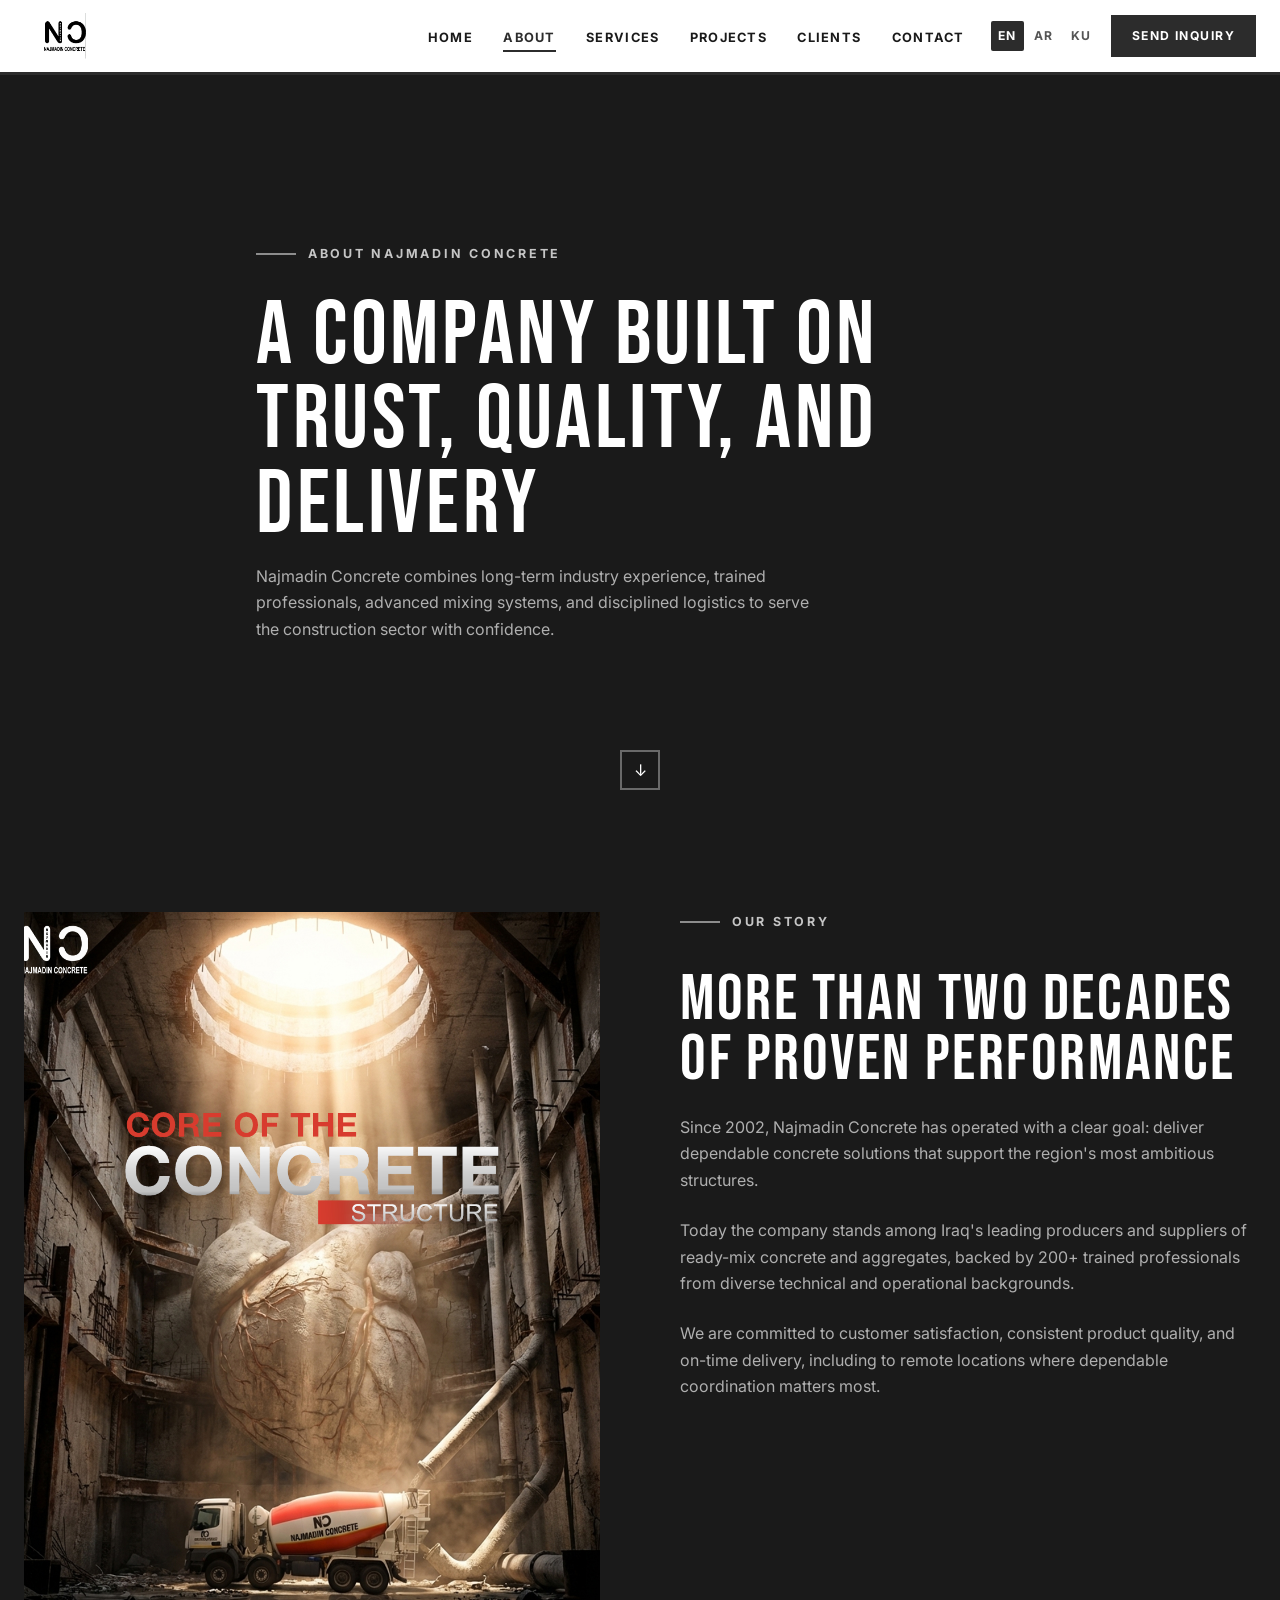
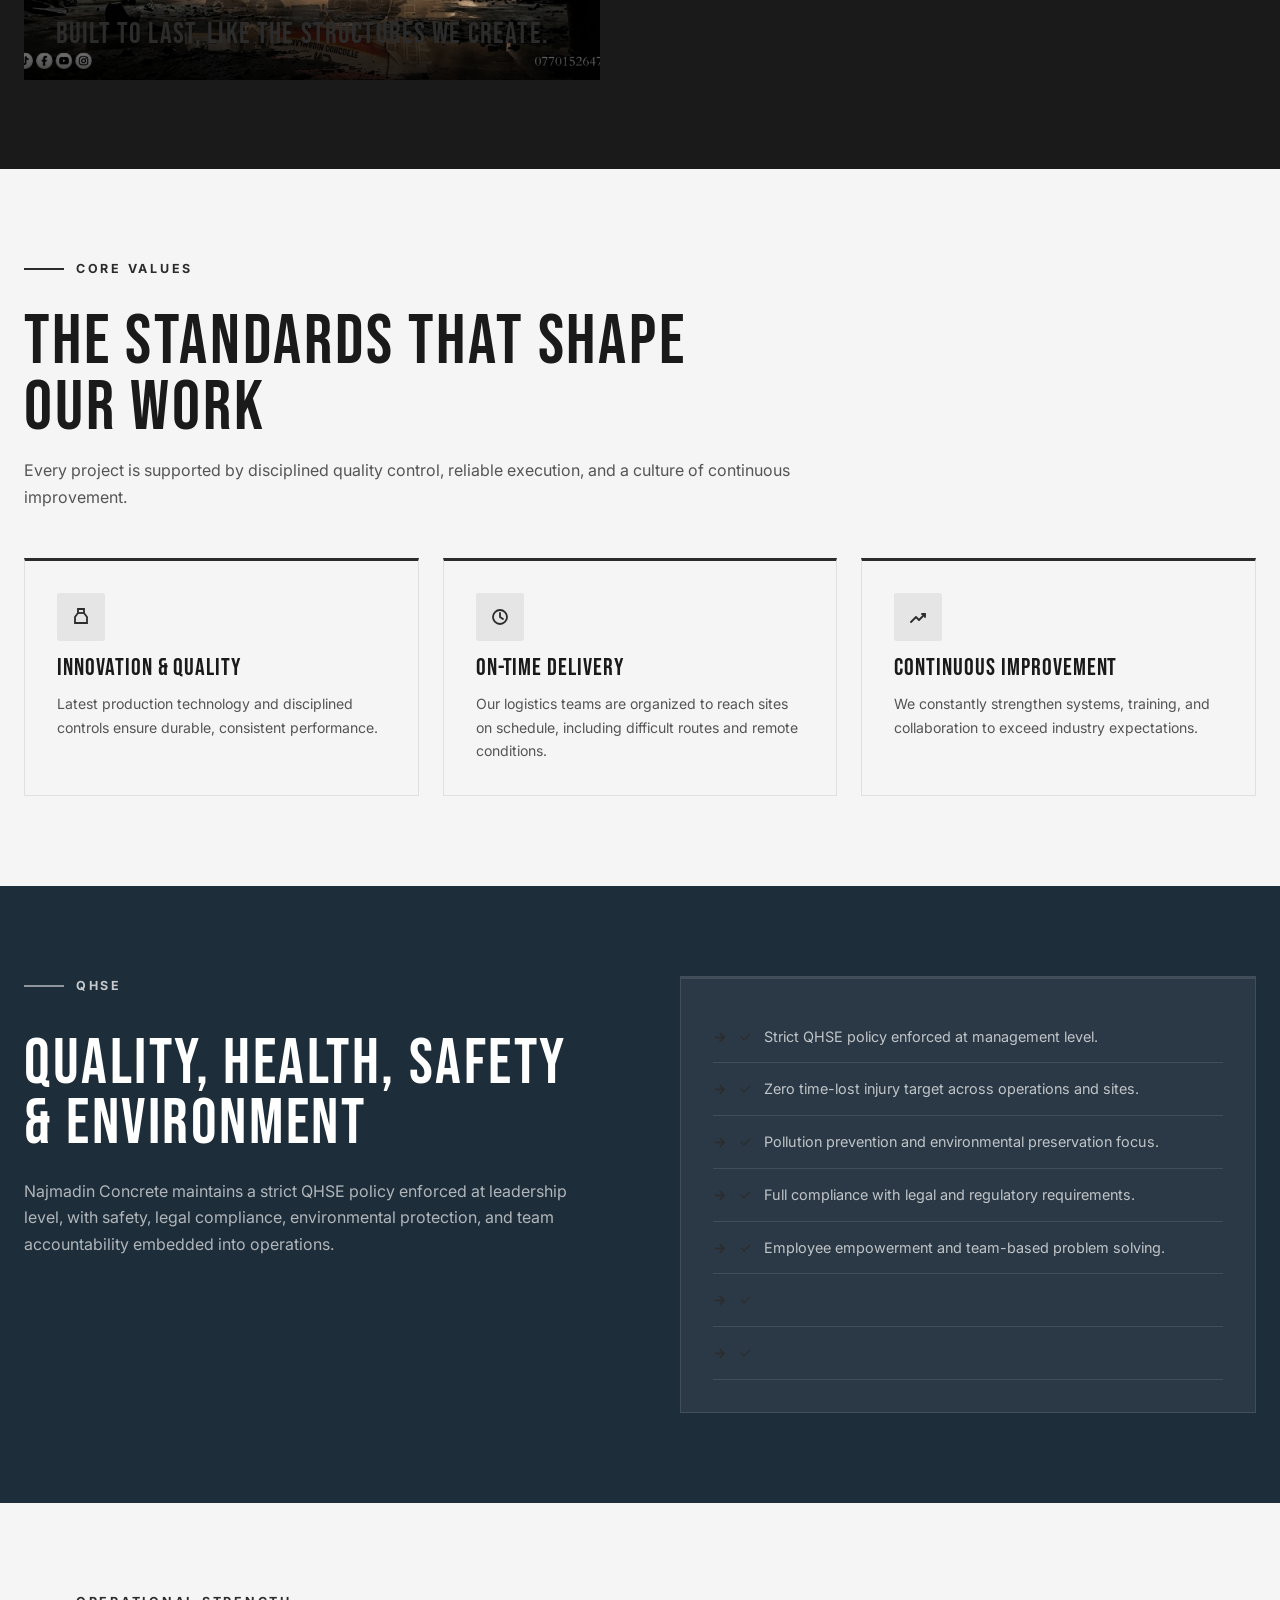
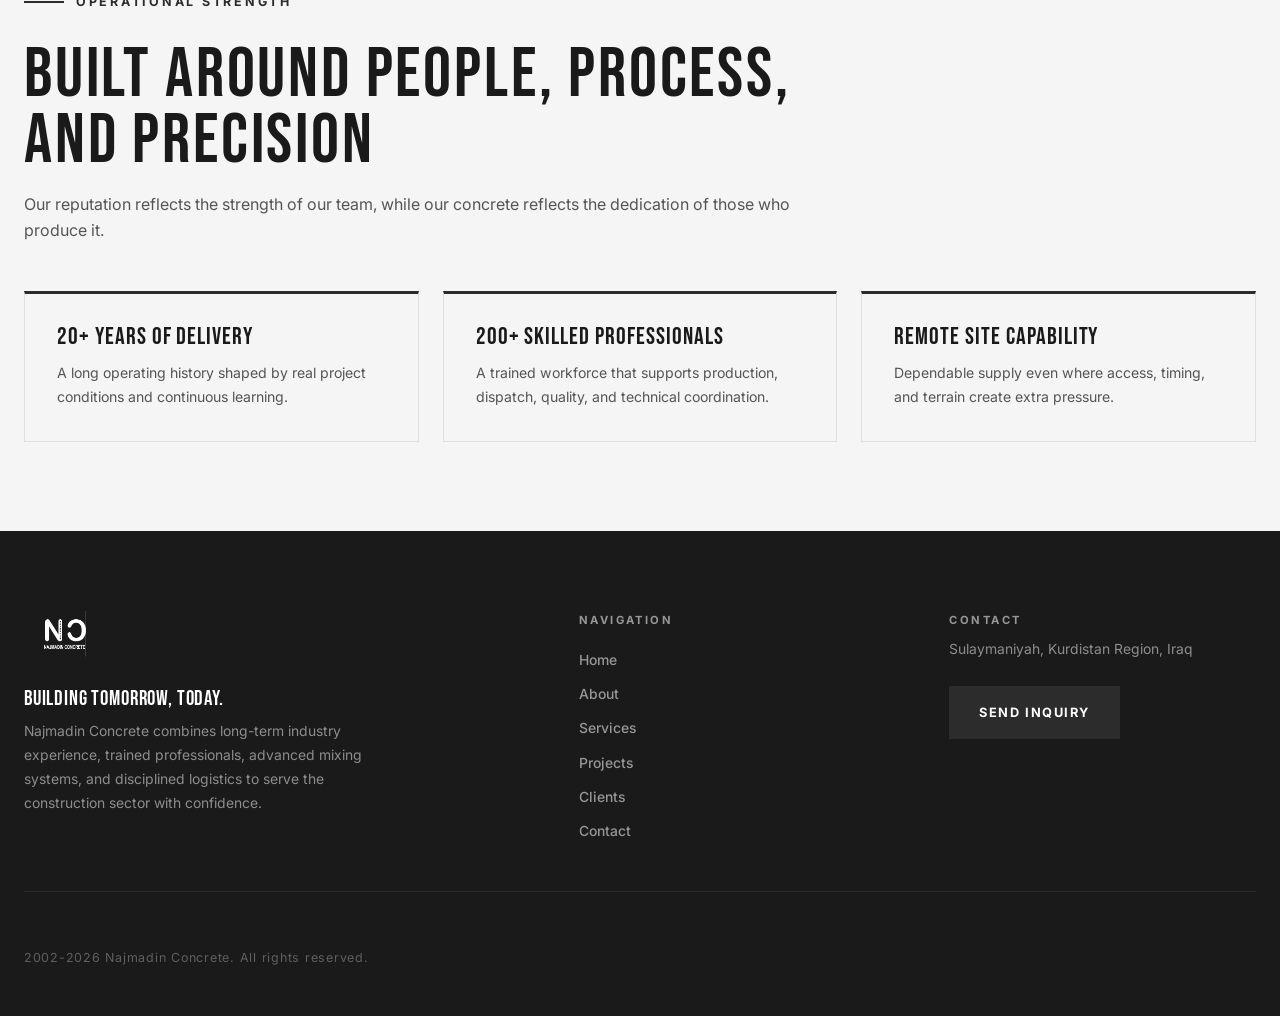
==== commit a84392c1: "." ====
--- a/about.html
+++ b/about.html
@@ -1,7 +1,8 @@
 <!doctype html>
-<html lang="en">
+<html lang="en" class="notranslate" translate="no">
   <head>
     <meta charset="UTF-8" />
+    <meta name="google" content="notranslate" />
     <meta name="viewport" content="width=device-width, initial-scale=1.0" />
     <title>About Najmadin Concrete</title>
     <meta
@@ -18,7 +19,7 @@
     <script src="app.js" defer></script>
     <script src="animations.js" defer></script>
   </head>
-  <body class="page page-about" data-page="about">
+  <body class="page page-about notranslate" data-page="about" translate="no">
     <div class="site-shell">
       <div class="motion-cursor" aria-hidden="true">
         <span class="motion-cursor__dot"></span>
@@ -158,6 +159,8 @@
                   <li><span class="check" aria-hidden="true">✓</span><span data-i18n="about.qhse.item3">Pollution prevention and environmental preservation focus.</span></li>
                   <li><span class="check" aria-hidden="true">✓</span><span data-i18n="about.qhse.item4">Full compliance with legal and regulatory requirements.</span></li>
                   <li><span class="check" aria-hidden="true">✓</span><span data-i18n="about.qhse.item5">Employee empowerment and team-based problem solving.</span></li>
+                  <li><span class="check" aria-hidden="true">✓</span><span data-i18n="about.qhse.item6">Commitment to reducing pollution and environmental monitoring.</span></li>
+                  <li><span class="check" aria-hidden="true">✓</span><span data-i18n="about.qhse.item7">Implementing customer requirements with continuous commitment to exceeding their expectations.</span></li>
                 </ul>
               </article>
             </div>
@@ -205,7 +208,7 @@
             </p>
           </div>
           <nav class="footer-nav" aria-label="Footer navigation">
-            <p class="footer-nav-label">Navigation</p>
+            <p class="footer-nav-label" data-i18n="footer.navigation">Navigation</p>
             <a href="index.html" data-i18n="nav.home">Home</a>
             <a href="about.html" data-i18n="nav.about">About</a>
             <a href="services.html" data-i18n="nav.services">Services</a>
@@ -214,7 +217,7 @@
             <a href="contact.html" data-i18n="nav.contact">Contact</a>
           </nav>
           <div>
-            <p class="footer-nav-label">Contact</p>
+            <p class="footer-nav-label" data-i18n="footer.contact">Contact</p>
             <p class="footer-text" data-i18n="common.location_city">Sulaymaniyah, Kurdistan Region, Iraq</p>
             <a class="button button-primary" href="contact.html" style="margin-top:1.5rem;display:inline-flex" data-i18n="button.inquiry">Send Inquiry</a>
           </div>
--- a/styles.css
+++ b/styles.css
@@ -1,4 +1,4 @@
-@import url("https://fonts.googleapis.com/css2?family=Bebas+Neue&family=Inter:wght@300;400;500;600;700;800&display=swap");
+@import url("https://fonts.googleapis.com/css2?family=Bebas+Neue&family=Cormorant+Garamond:wght@500;600;700&family=Inter:wght@300;400;500;600;700;800&family=Tajawal:wght@400;500;700;800&display=swap");
 
 @font-face {
   font-family: "K24 Kurdish";
@@ -315,47 +315,6 @@
 
 .page-main { padding-top: 72px; }
 
-/* ── BODY READY STATE (home only — other pages never get .is-ready) ── */
-body.page-home:not(.is-ready) .site-shell { opacity: 0; }
-body.page-home.is-ready .site-shell { opacity: 1; transition: opacity 0.4s ease; }
-
-/* ── PRELOADER ────────────────────────────────────────────────────── */
-.home-preloader {
-  position: fixed;
-  inset: 0;
-  z-index: 200;
-  background: var(--bg-dark);
-  display: flex;
-  align-items: center;
-  justify-content: center;
-}
-
-.home-preloader__sheet { text-align: center; color: var(--white); }
-
-.home-preloader__title {
-  font-family: var(--display-font);
-  font-size: clamp(3rem, 10vw, 7rem);
-  letter-spacing: 0.06em;
-  text-transform: uppercase;
-  line-height: 0.9;
-  display: flex;
-  flex-direction: column;
-}
-
-.home-preloader__eyebrow {
-  font-size: 0.75rem;
-  letter-spacing: 0.2em;
-  text-transform: uppercase;
-  color: var(--accent);
-  margin-bottom: 1rem;
-}
-
-.home-preloader.is-dismissed {
-  opacity: 0;
-  pointer-events: none;
-  transition: opacity 0.7s ease;
-}
-
 /* ── BUTTONS ─────────────────────────────────────────────────────── */
 .button, .btn {
   display: inline-flex;
@@ -429,9 +388,11 @@
   position: absolute;
   inset: 0;
   z-index: 0;
+  background: #111;
 }
 
 .home-entrance-media video {
+  display: block;
   width: 100%;
   height: 100%;
   object-fit: cover;
@@ -456,12 +417,19 @@
   content: "";
   position: absolute;
   inset: 0;
-  background: linear-gradient(
-    to bottom,
-    rgba(0,0,0,0.25) 0%,
-    rgba(0,0,0,0.5) 55%,
-    rgba(0,0,0,0.72) 100%
-  );
+  background:
+    linear-gradient(
+      90deg,
+      rgba(0,0,0,0.42) 0%,
+      rgba(0,0,0,0.16) 42%,
+      rgba(0,0,0,0.06) 100%
+    ),
+    linear-gradient(
+      to bottom,
+      rgba(0,0,0,0.14) 0%,
+      rgba(0,0,0,0.12) 50%,
+      rgba(0,0,0,0.46) 100%
+    );
   z-index: 1;
   pointer-events: none;
 }
@@ -470,53 +438,62 @@
   position: relative;
   z-index: 2;
   width: var(--container);
+  min-height: 100%;
   margin: 0 auto;
-  padding: 0 0 5.5rem;
+  padding: clamp(6.5rem, 12vh, 9rem) 0 clamp(2.25rem, 8vh, 5.5rem);
   display: flex;
   flex-direction: column;
-}
-
-.home-entrance-copy { max-width: 960px; }
-.home-entrance-copy .eyebrow { color: var(--accent); margin-bottom: 1.5rem; }
-
-.home-entrance-title {
-  font-family: var(--display-font);
-  font-size: clamp(4.5rem, 10vw, 10rem);
-  text-transform: uppercase;
-  letter-spacing: 0.02em;
-  line-height: 0.88;
+  justify-content: flex-end;
+  align-items: flex-start;
+  direction: ltr;
+}
+
+.home-entrance-message {
+  max-width: min(64rem, 90vw);
+  margin: 0;
+  line-height: 1.02;
   color: var(--white);
-  margin-bottom: 1rem;
-}
-
-.home-entrance-title em { color: var(--accent); font-style: normal; }
-
-.home-entrance-subtitle {
-  font-family: var(--display-font);
-  font-size: clamp(1.6rem, 3.5vw, 3rem);
-  text-transform: uppercase;
-  letter-spacing: 0.06em;
-  color: rgba(255,255,255,0.7);
-  margin-bottom: 1.5rem;
-}
-
-.home-entrance-body {
-  max-width: 520px;
-  color: rgba(255,255,255,0.7);
-  font-size: 1rem;
-  line-height: 1.72;
-}
-
-.home-entrance-footer {
-  display: flex;
-  align-items: flex-end;
-  justify-content: space-between;
-  margin-top: 3.5rem;
-  flex-wrap: wrap;
-  gap: 2rem;
-}
-
-.home-entrance-stats { display: flex; gap: 3.5rem; flex-wrap: wrap; }
+  text-align: left;
+  text-shadow: 0 3px 20px rgba(0,0,0,0.5);
+}
+
+.home-entrance-message span { display: block; }
+.home-entrance-message span:empty { display: none; }
+
+.home-entrance-message span:not(:empty)::before,
+.home-entrance-message span:not(:empty)::after {
+  font-family: inherit;
+  font-weight: 500;
+}
+
+.home-entrance-message span:not(:empty)::before { content: '"'; }
+.home-entrance-message span:not(:empty)::after { content: '"'; }
+
+.home-entrance-message__primary {
+  font-family: "Cormorant Garamond", Georgia, "Times New Roman", serif;
+  font-size: 3.75rem;
+  font-weight: 600;
+  letter-spacing: 0;
+  text-wrap: balance;
+}
+
+html[dir="rtl"] .home-entrance-message__primary {
+  font-family: "K24 Kurdish", "Tajawal", sans-serif;
+  font-size: 3.25rem;
+  font-weight: 700;
+  line-height: 1.2;
+}
+
+.home-entrance-message__secondary {
+  margin-top: 0.6rem;
+  font-family: "K24 Kurdish", sans-serif;
+  font-size: 2.8rem;
+  font-weight: 700;
+  letter-spacing: 0;
+  line-height: 1.2;
+  text-wrap: balance;
+  unicode-bidi: isolate;
+}
 
 .metric-number {
   font-family: var(--display-font);
@@ -1346,6 +1323,9 @@
 }
 
 @media (max-width: 900px) {
+  .home-entrance-message__primary { font-size: 3rem; }
+  html[dir="rtl"] .home-entrance-message__primary { font-size: 2.7rem; }
+  .home-entrance-message__secondary { font-size: 2.35rem; }
   .action-cards { grid-template-columns: 1fr; }
   .action-card { border-right: none; border-bottom: 1px solid rgba(255,255,255,0.08); padding: 2.5rem 2rem; }
   .action-card:last-child { border-bottom: none; }
@@ -1387,8 +1367,6 @@
   .nav-link { display: block; padding: 1.2rem 0; border-bottom: 1px solid var(--border); font-size: 1.05rem; }
   .nav-link::after { display: none; }
 
-  .home-entrance-stats { flex-direction: column; gap: 1.5rem; }
-  .home-entrance-footer { flex-direction: column; align-items: flex-start; gap: 2rem; }
   .footer-grid { grid-template-columns: 1fr; gap: 2rem; }
   .stats-band-inner { gap: 2.5rem; }
   .grid-2, .grid-3, .grid-4 { grid-template-columns: 1fr; }
@@ -1402,7 +1380,12 @@
   .language-switcher button { min-width: 1.6rem; padding: 0 0.2rem; font-size: 0.65rem; }
   .brand-mark { width: 2.8rem; height: 2.8rem; }
   .brand-mark svg { width: 1.9rem; height: 1.9rem; }
+  .home-entrance { min-height: 520px; }
   .home-entrance-shell { padding-bottom: 2.5rem; }
+  .home-entrance-message { max-width: min(21rem, 88vw); }
+  .home-entrance-message__primary { font-size: 2.25rem; }
+  html[dir="rtl"] .home-entrance-message__primary { font-size: 2rem; }
+  .home-entrance-message__secondary { font-size: 1.85rem; }
   .action-card { padding: 2rem 1.5rem; }
   .action-card-title { font-size: 2rem; }
 }
@@ -1494,16 +1477,9 @@
 /* Footer accent elements */
 .footer-nav-label { color: rgba(255,255,255,0.55) !important; }
 
-/* Home entrance eyebrow (over video) */
-.home-entrance-copy .eyebrow { color: rgba(255,255,255,0.8); }
-.home-entrance-copy .eyebrow::before { background: rgba(255,255,255,0.5); }
-
 /* Home trust CTA eyebrow */
 .home-trust-cta .eyebrow { color: rgba(255,255,255,0.75); }
 .home-trust-cta .eyebrow::before { background: rgba(255,255,255,0.5); }
-
-/* Preloader eyebrow */
-.home-preloader__eyebrow { color: rgba(255,255,255,0.65); }
 
 /* ── SECTION SCROLL TRANSITIONS (color-change feel) ─────────────── */
 .section { transition: background-color 0.6s ease; }
@@ -1872,7 +1848,6 @@
   .services-orbital-gallery { grid-template-columns: repeat(2, 1fr); gap: 1rem; }
   .client-showcase-grid { grid-template-columns: 1fr; }
   .metric-grid { grid-template-columns: 1fr 1fr; }
-  .home-entrance-title { font-size: clamp(3.5rem, 14vw, 6rem); }
   .page-hero-cinematic { min-height: min(45vh, 26rem); padding-top: 6rem !important; padding-bottom: 3rem !important; }
   .section-head h1, .section-head h2 { font-size: clamp(2rem, 8vw, 3rem); }
   .project-grid { grid-auto-rows: 220px; }
